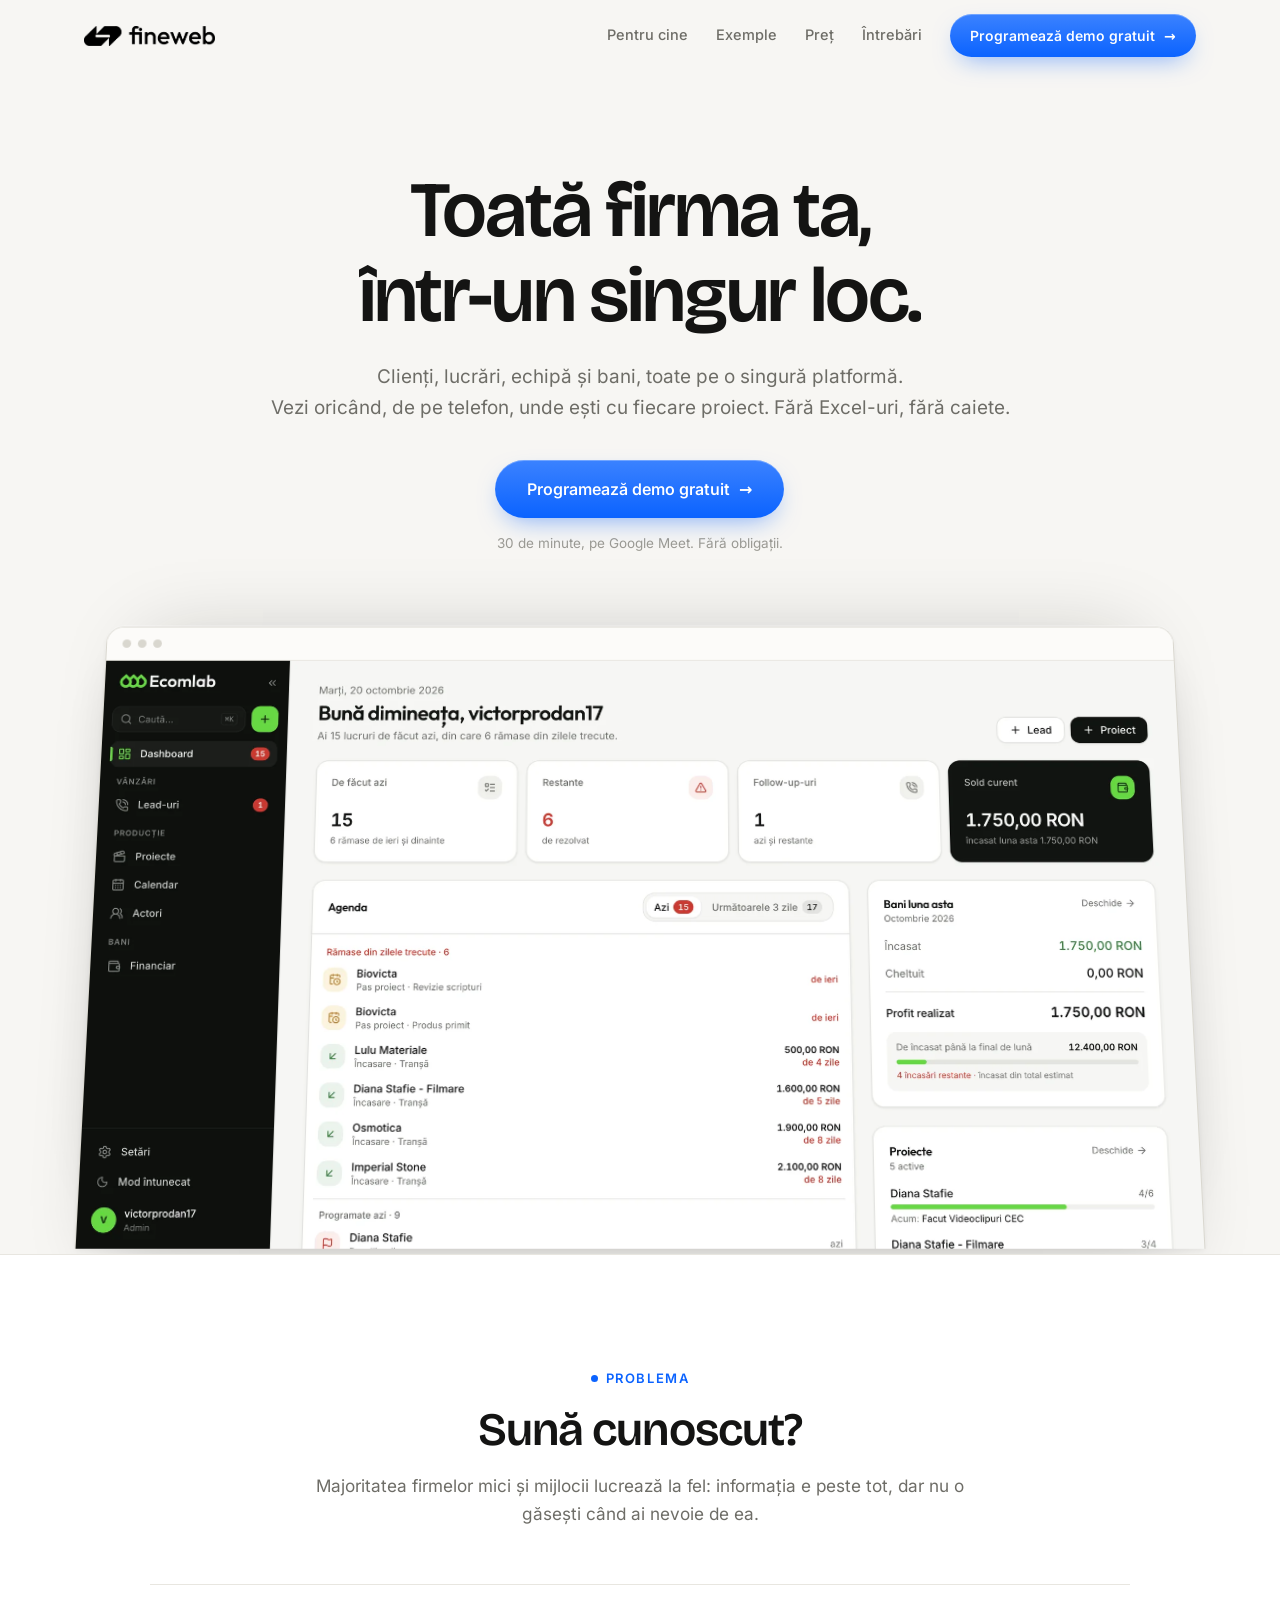
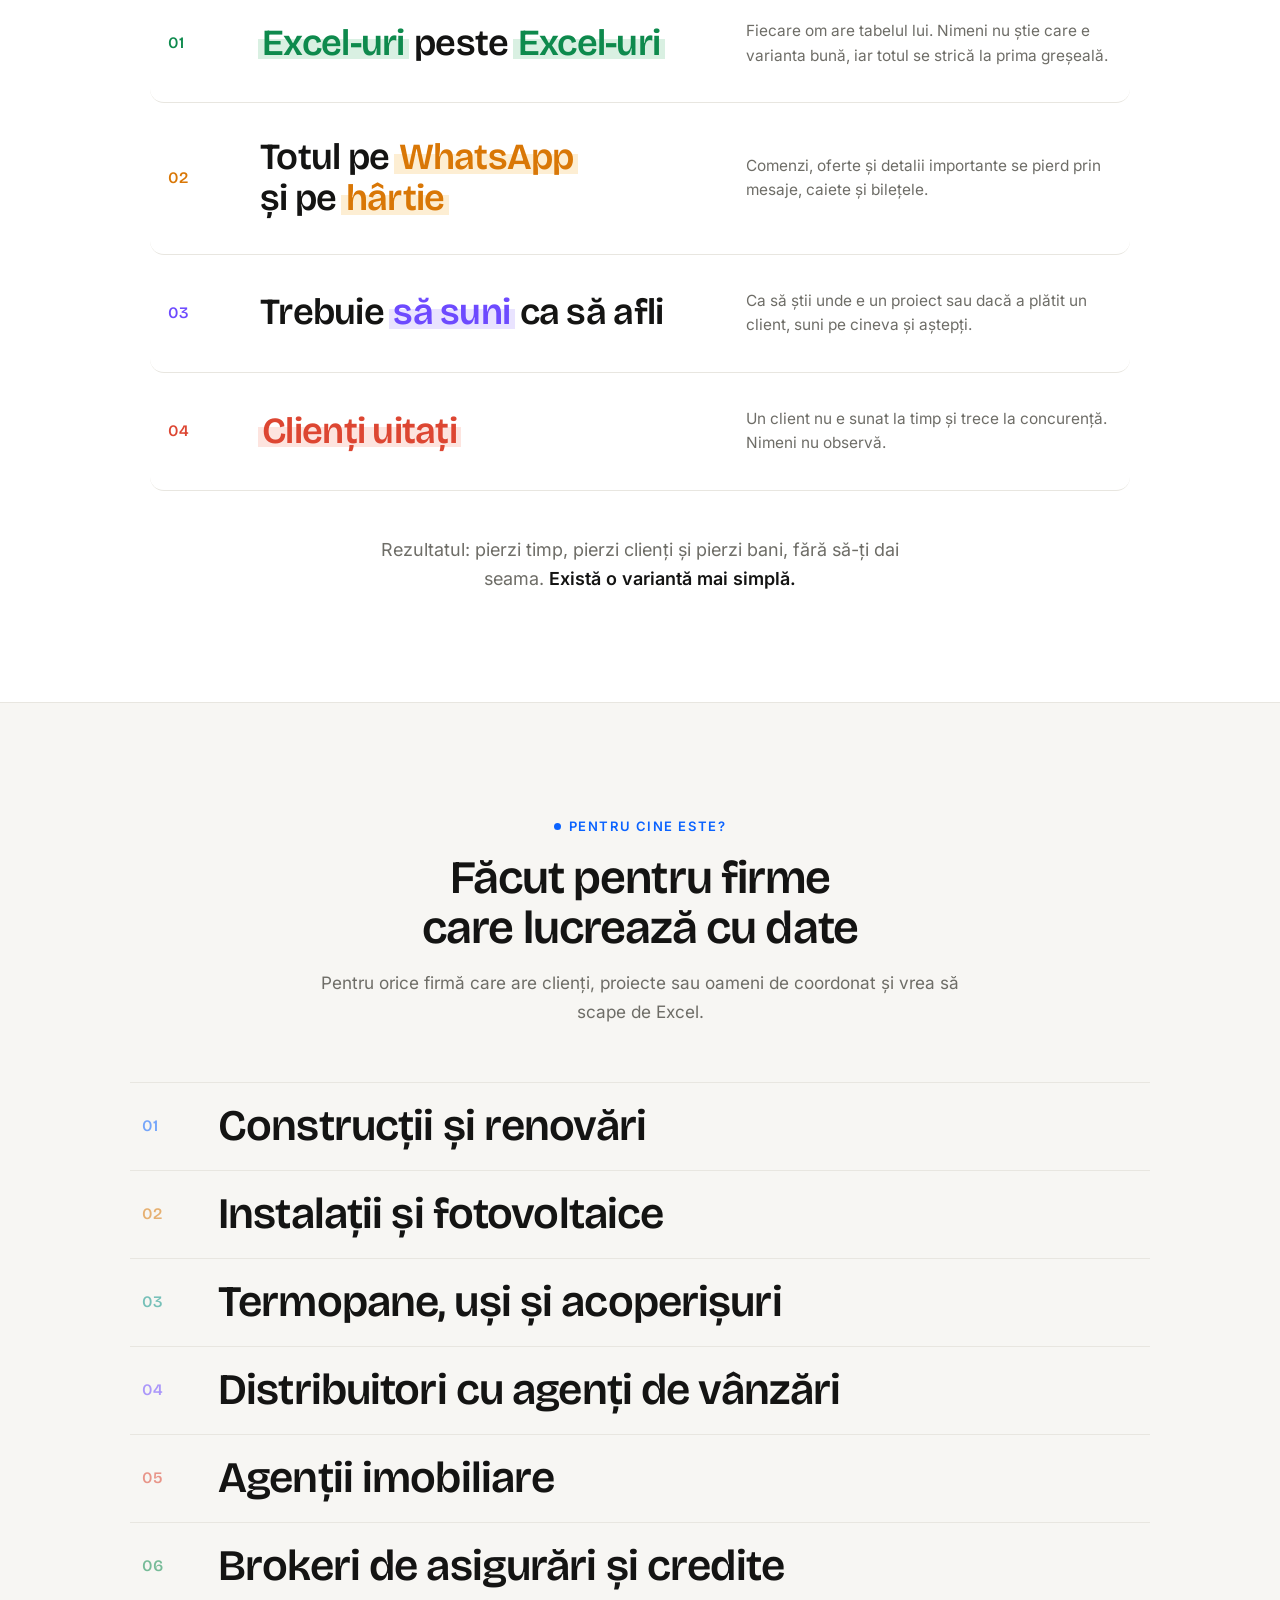
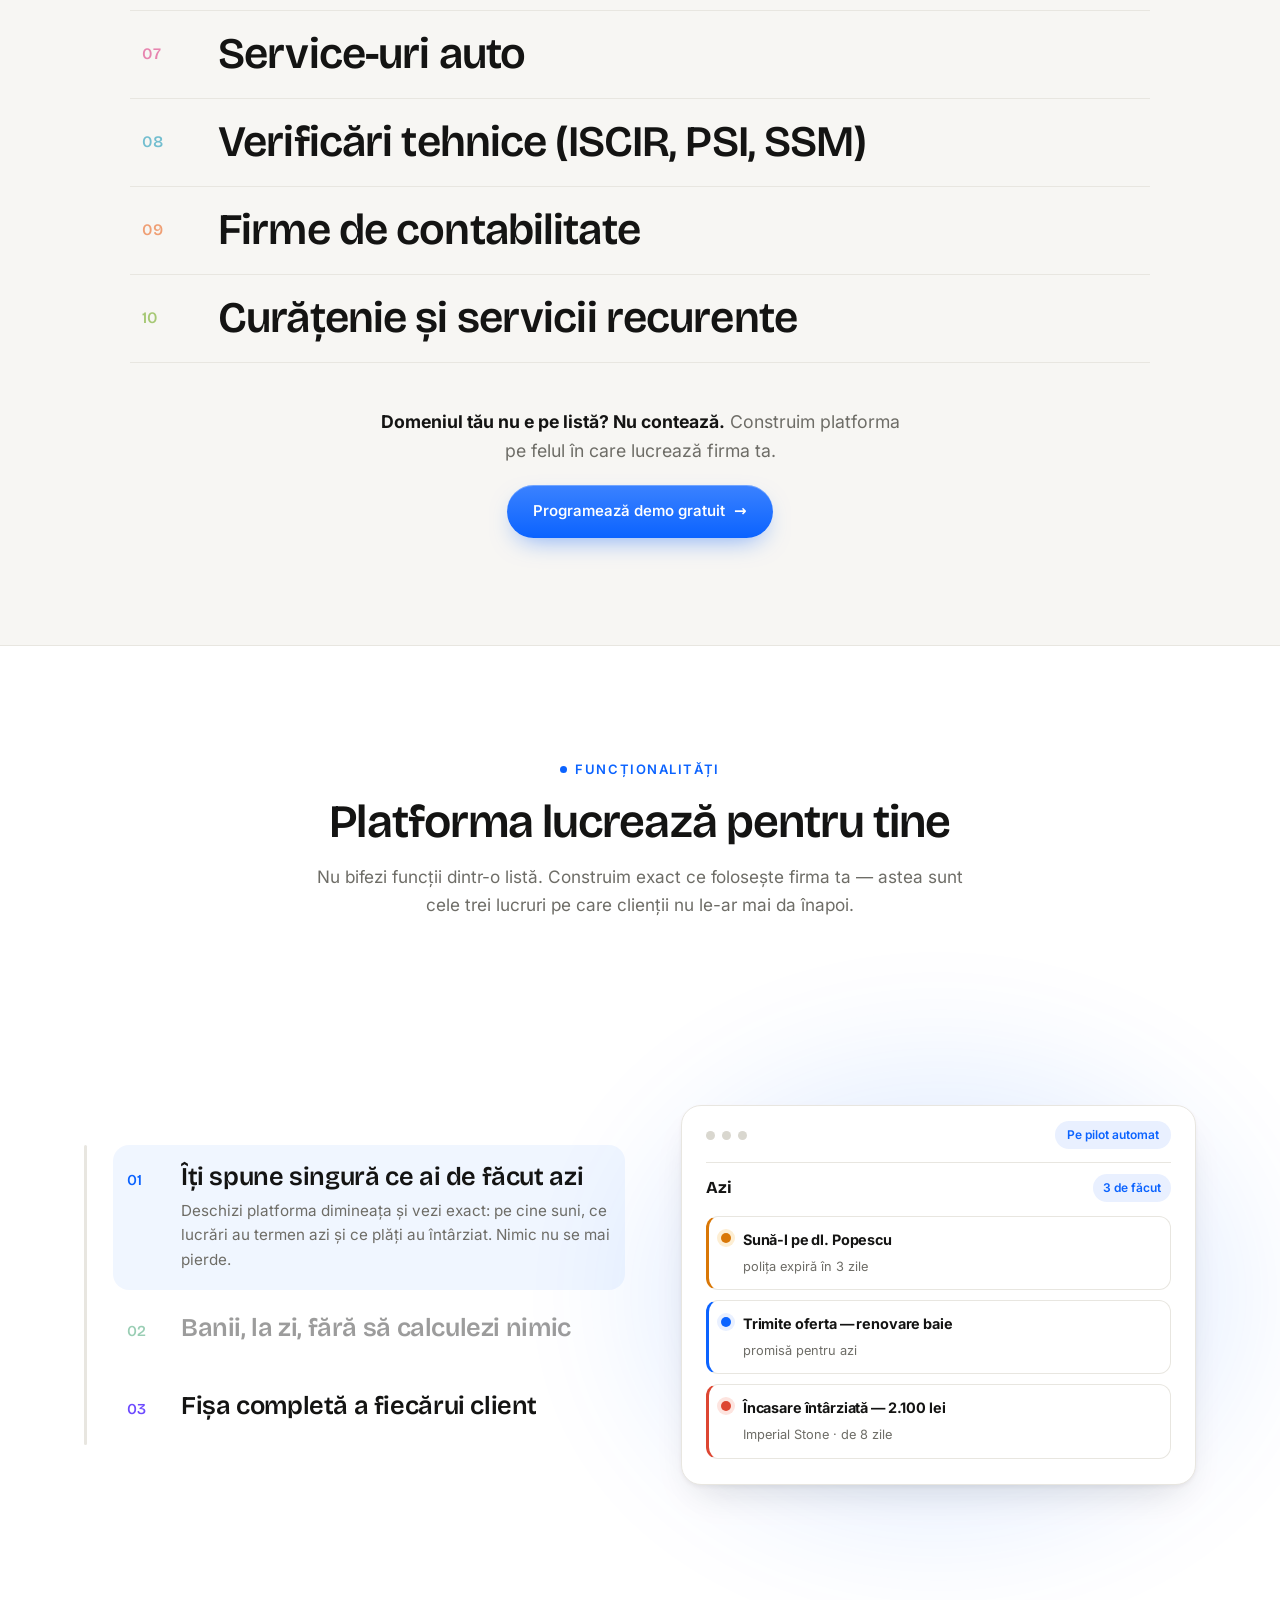
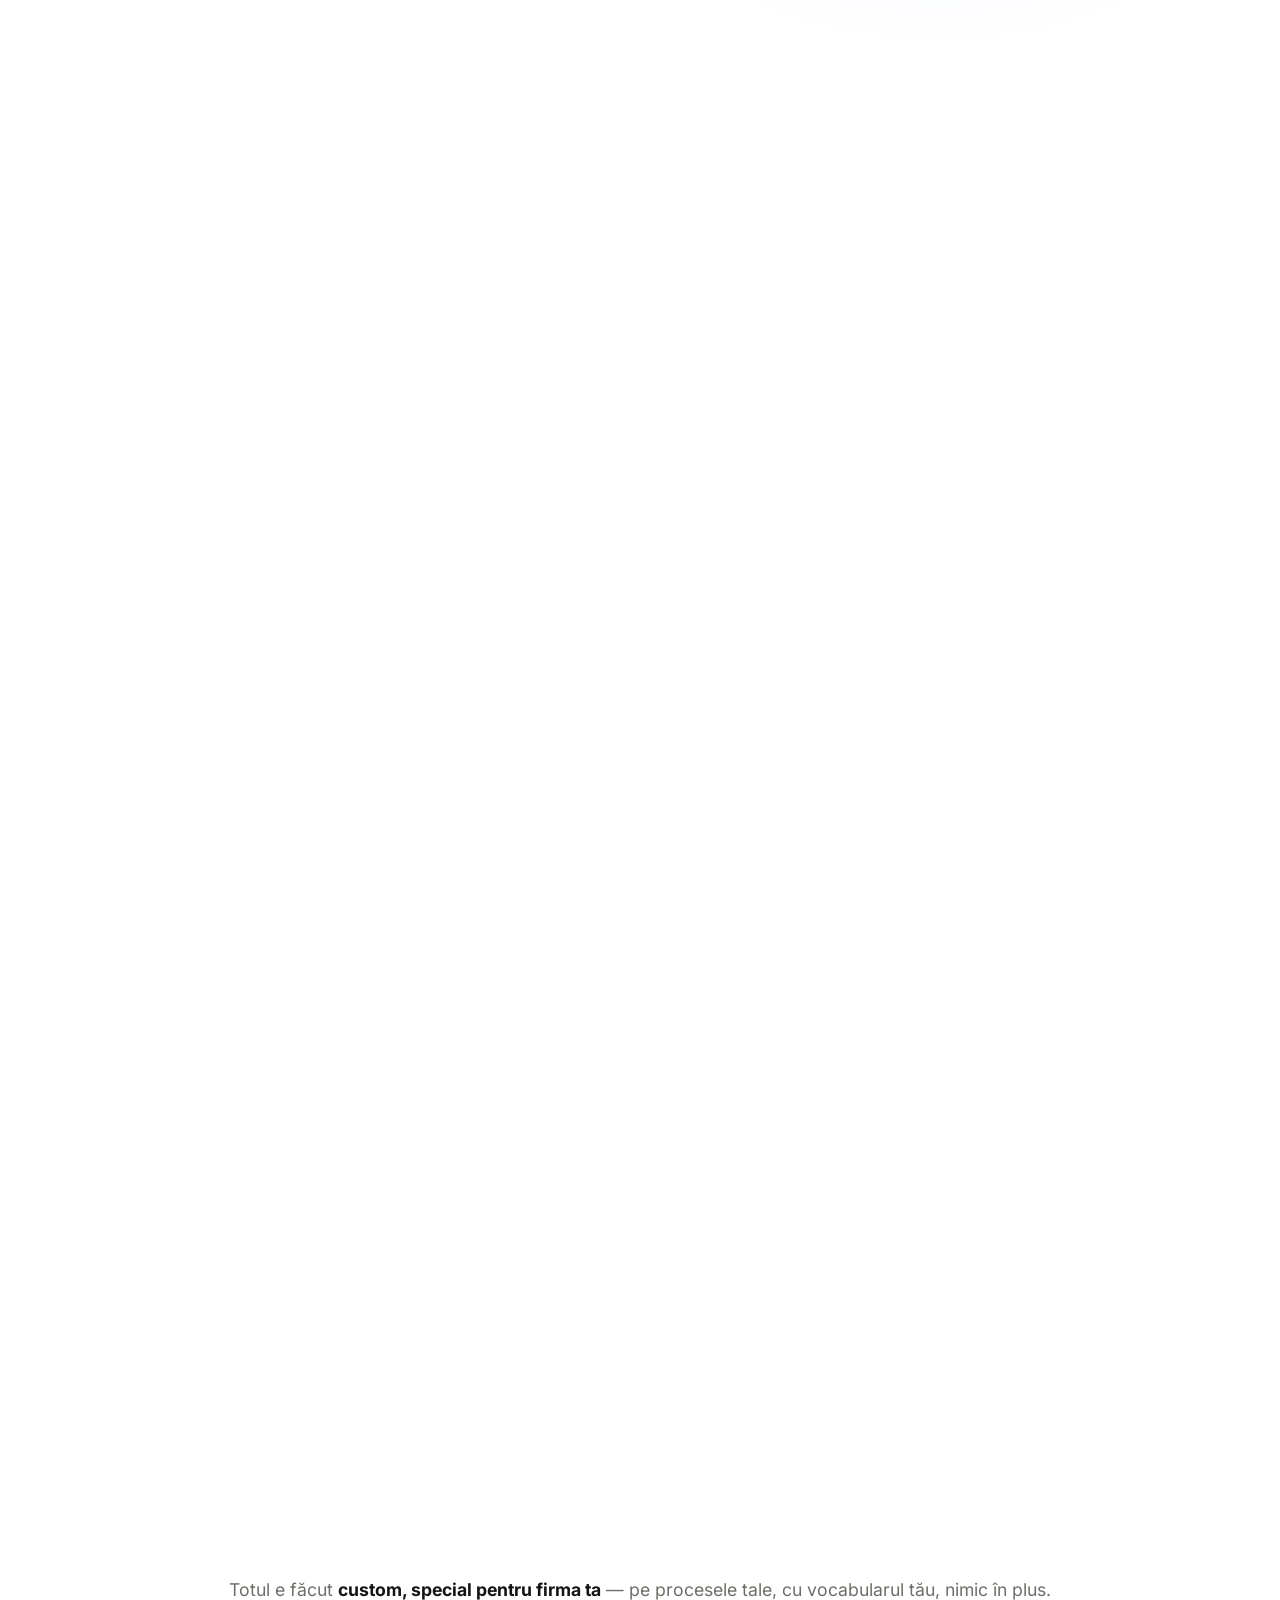
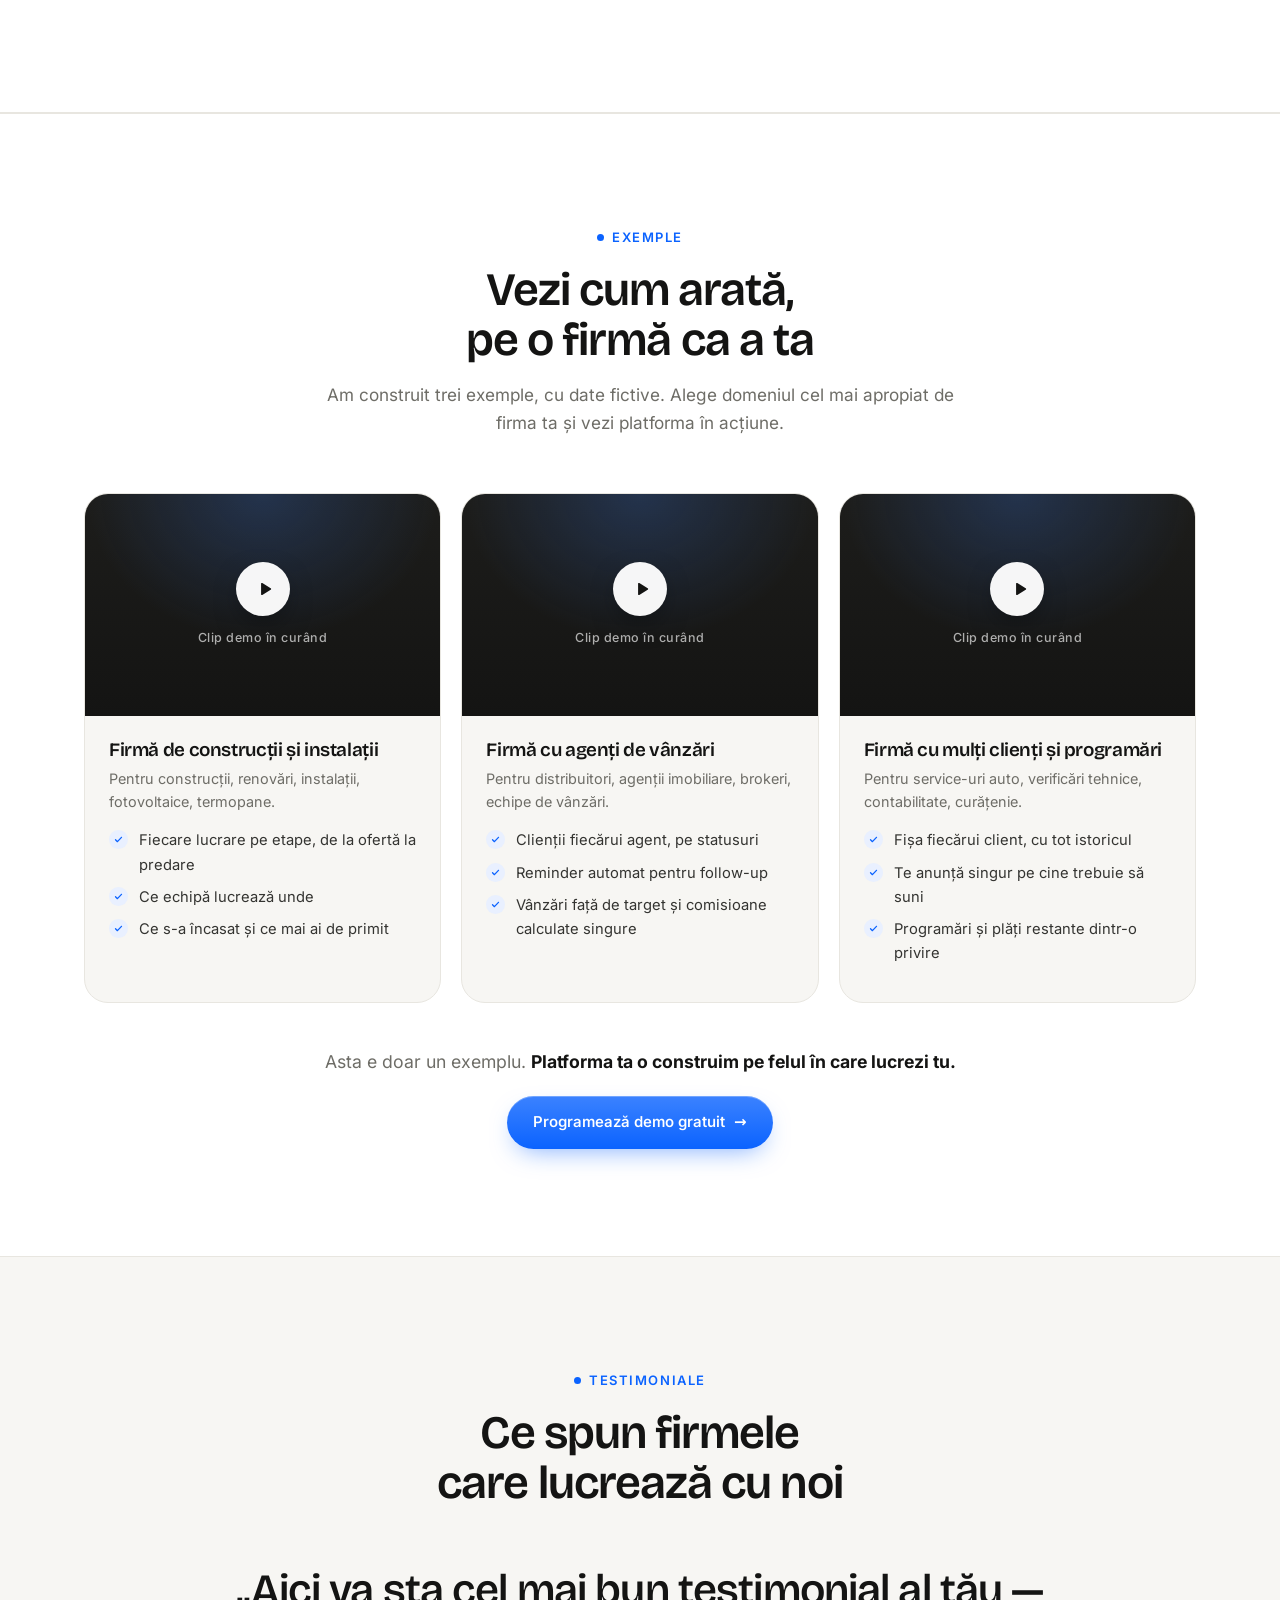
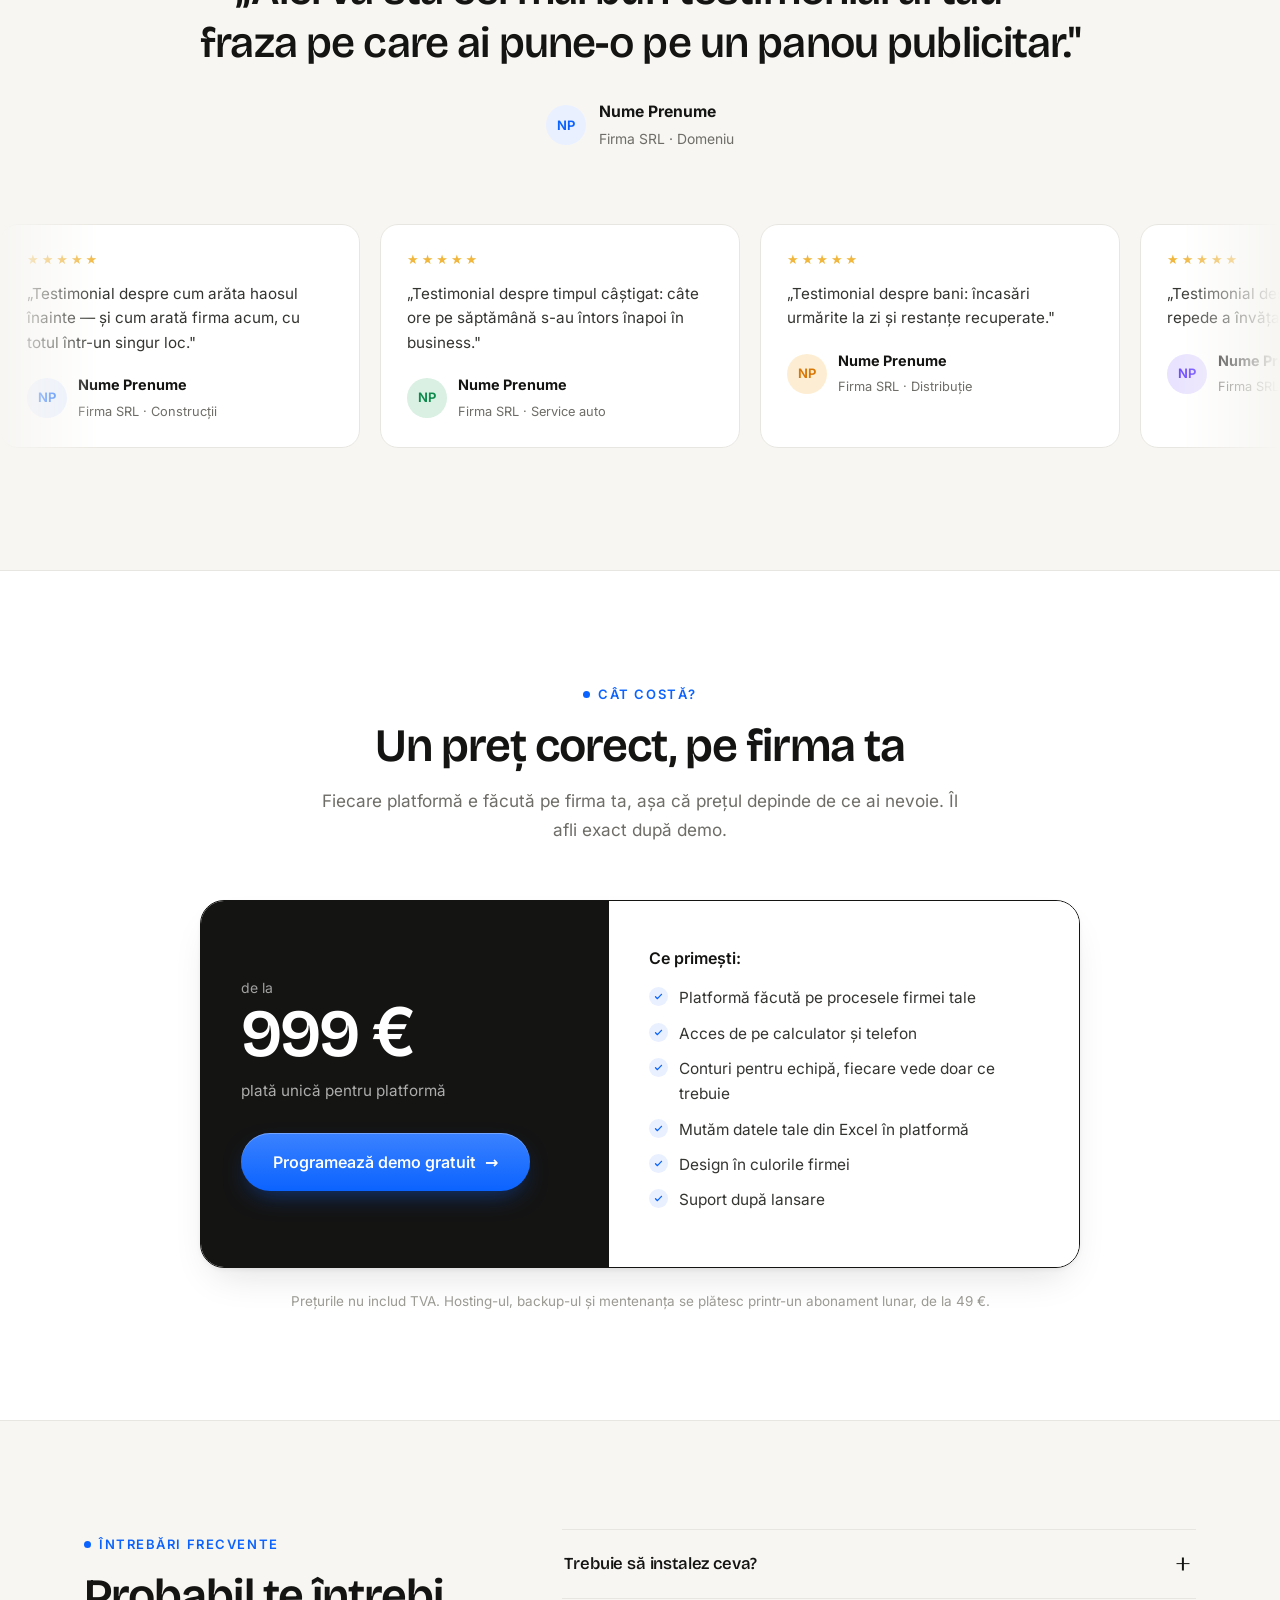
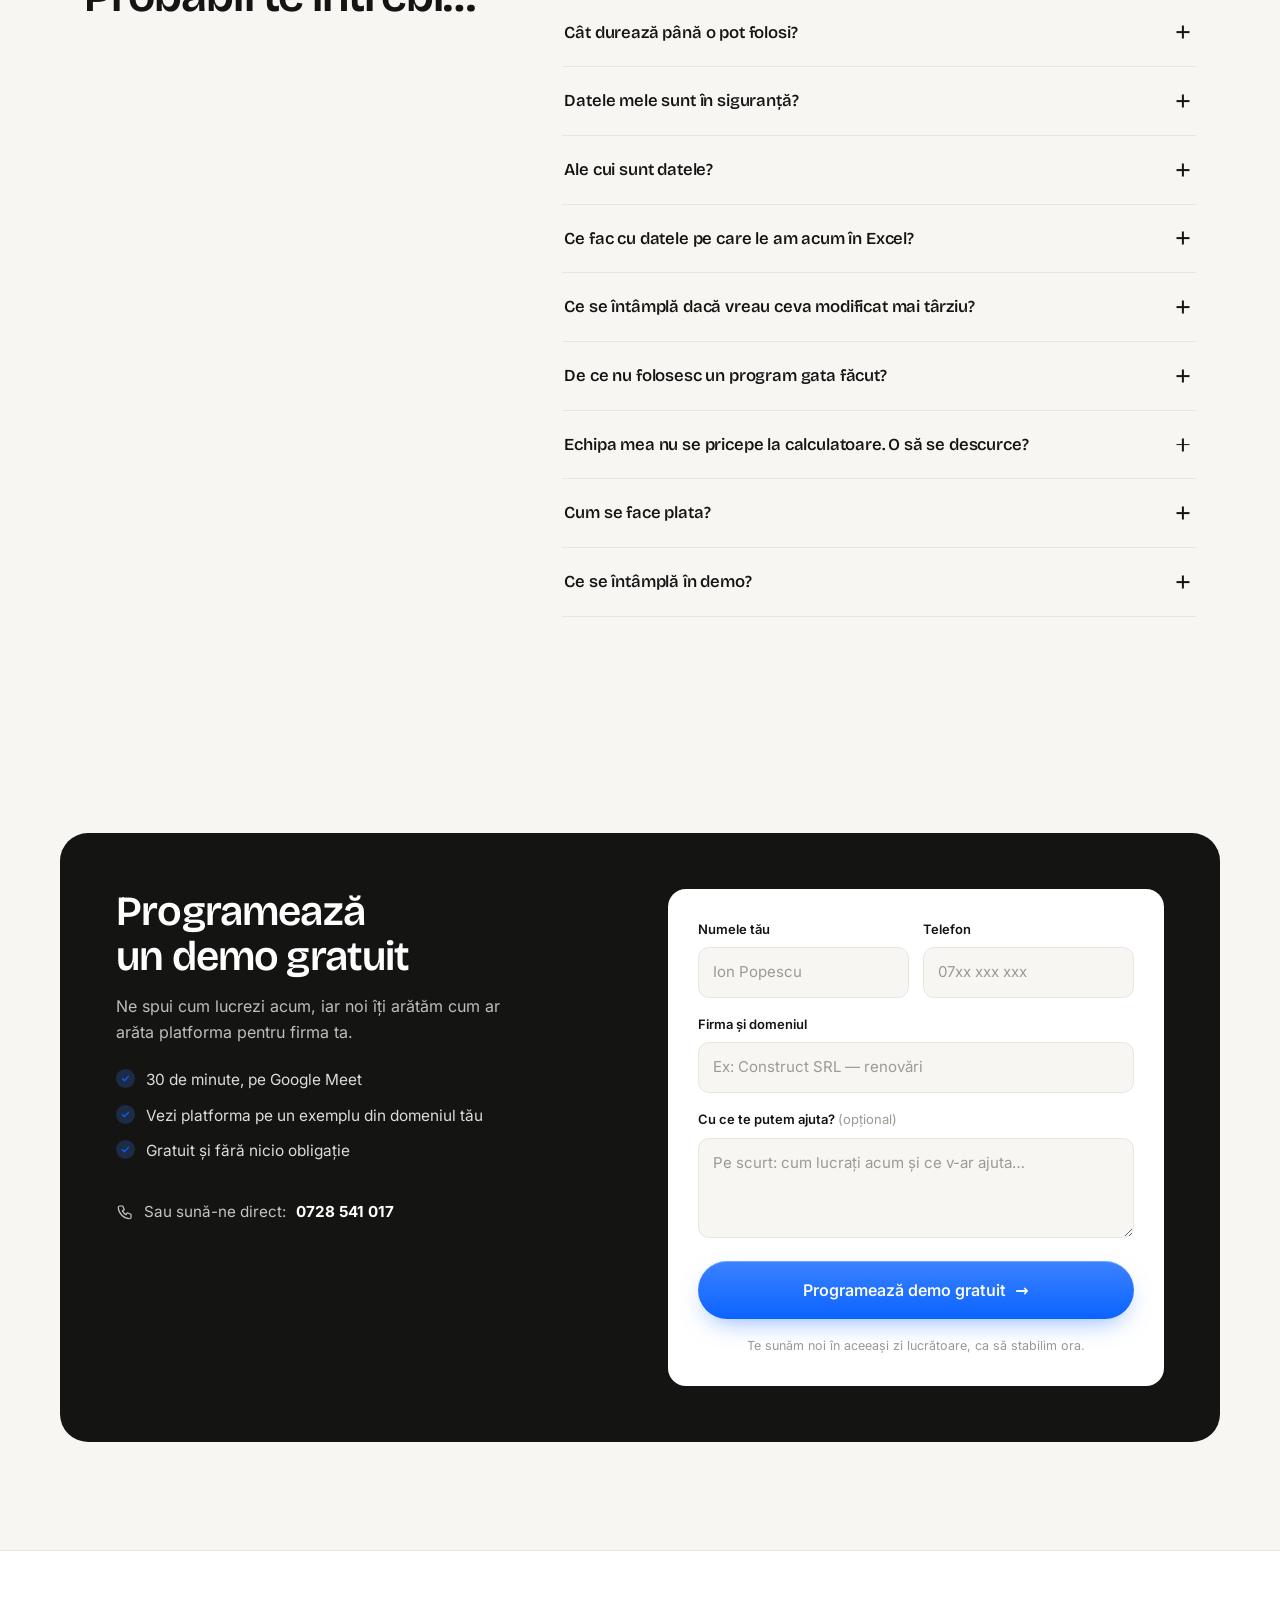
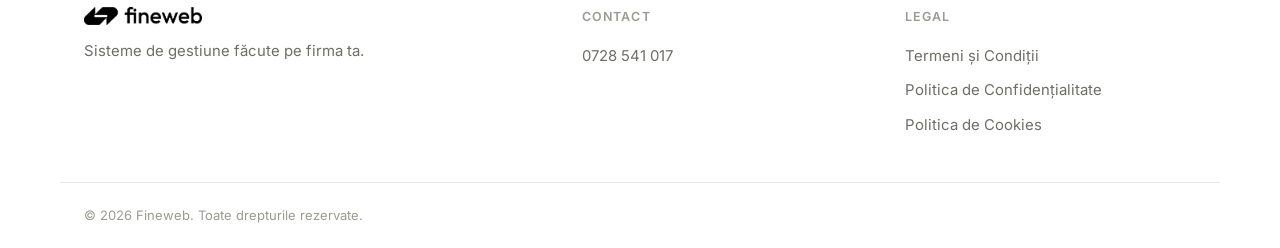
==== index.html @ 790e6199 "Creative testimonials: billboard quote plus infinite card marquee Replace the arrow slider with the " ====
<!doctype html>
<html lang="ro">
<head>
<meta charset="UTF-8">
<meta name="viewport" content="width=device-width, initial-scale=1">
<title>Fineweb — Toată firma ta, într-un singur loc</title>
<meta name="description" content="Sisteme de gestiune făcute pe firma ta: clienți, lucrări, echipă și bani, pe o singură platformă. Fără Excel-uri, fără caiete.">
<link rel="preload" href="assets/fonts/BricolageGrotesque-Variable.woff2" as="font" type="font/woff2" crossorigin>
<link rel="preload" href="assets/fonts/Inter-latin.woff2" as="font" type="font/woff2" crossorigin>
<link rel="stylesheet" href="assets/css/style.css">
<link rel="icon" type="image/png" href="assets/img/favicon.png">
</head>
<body>

<a class="skip-link" href="#main">Sari la conținut</a>

<header class="site-header" id="site-header">
  <div class="container nav-inner">
    <a class="logo" href="#top" aria-label="Fineweb — acasă">
      <img src="assets/img/logo.png" alt="Fineweb" width="131" height="20">
    </a>

    <nav class="main-nav" id="main-nav">
      <a href="#pentru-cine">Pentru cine</a>
      <a href="#demo">Exemple</a>
      <a href="#pret">Preț</a>
      <a href="#faq">Întrebări</a>
      <a class="btn btn-primary btn-sm nav-cta" href="#programeaza">Programează demo gratuit</a>
    </nav>

    <button class="nav-toggle" id="nav-toggle" aria-expanded="false" aria-controls="main-nav" aria-label="Deschide meniul">
      <span></span><span></span>
    </button>
  </div>
</header>

<main id="main">

  <!-- ============ HERO ============ -->
  <section class="hero" id="top">
    <div class="container hero-inner">
      <h1 class="hero-title"><span class="line"><span>Toată firma ta,</span></span><span class="line"><span>într-un singur loc.</span></span></h1>
      <p class="hero-sub hero-in">Clienți, lucrări, echipă și bani, toate pe o singură platformă.<br class="only-desktop">
        Vezi oricând, de pe telefon, unde ești cu fiecare proiect. <span class="nowrap">Fără Excel-uri, fără caiete.</span></p>
      <div class="hero-cta hero-in">
        <a class="btn btn-primary btn-lg" href="#programeaza">Programează demo gratuit</a>
        <span class="hero-note">30 de minute, pe Google Meet. Fără obligații.</span>
      </div>
    </div>

    <div class="container hero-shot">
      <div class="shot-frame" id="shot-frame">
        <div class="shot-bar" aria-hidden="true"><i></i><i></i><i></i></div>
        <img src="assets/img/platforma.webp" alt="Platforma Fineweb — panou de control cu lucrări, încasări și agenda zilei"
             width="2048" height="1105" loading="eager" fetchpriority="high">
      </div>
    </div>
  </section>

  <!-- ============ PROBLEMA ============ -->
  <section class="problema section" id="problema">
    <div class="container">
      <div class="section-head reveal">
        <p class="kicker">Problema</p>
        <h2>Sună cunoscut?</h2>
        <p class="section-sub">Majoritatea firmelor mici și mijlocii lucrează la fel: informația e
          peste tot, dar nu o găsești când ai nevoie de ea.</p>
      </div>

      <div class="problema-list">
        <div class="p-row reveal" style="--pc:#0e8a4d; --pc-soft:#d9f0e2;">
          <span class="p-num">01</span>
          <h3>
            <span class="mark">Excel-uri</span> peste <span class="mark">Excel-uri</span>
          </h3>
          <p>Fiecare om are tabelul lui. Nimeni nu știe care e varianta bună, iar totul se strică la prima greșeală.</p>
        </div>

        <div class="p-row reveal" style="--pc:#d97706; --pc-soft:#fdeed3;">
          <span class="p-num">02</span>
          <h3>
            Totul pe <span class="mark">WhatsApp</span> și pe <span class="mark">hârtie</span>
          </h3>
          <p>Comenzi, oferte și detalii importante se pierd prin mesaje, caiete și bilețele.</p>
        </div>

        <div class="p-row reveal" style="--pc:#6d4aff; --pc-soft:#e9e3ff;">
          <span class="p-num">03</span>
          <h3>
            Trebuie <span class="mark">să suni</span> ca să afli
          </h3>
          <p>Ca să știi unde e un proiect sau dacă a plătit un client, suni pe cineva și aștepți.</p>
        </div>

        <div class="p-row reveal" style="--pc:#dd4632; --pc-soft:#fde4df;">
          <span class="p-num">04</span>
          <h3>
            <span class="mark">Clienți uitați</span>
          </h3>
          <p>Un client nu e sunat la timp și trece la concurență. Nimeni nu observă.</p>
        </div>
      </div>

      <p class="problema-final reveal">Rezultatul: pierzi timp, pierzi clienți și pierzi bani, fără să-ți
        dai seama. <strong>Există o variantă mai simplă.</strong></p>
    </div>
  </section>

  <!-- ============ PENTRU CINE ============ -->
  <section class="nise section" id="pentru-cine">
    <div class="container">
      <div class="section-head reveal">
        <p class="kicker">Pentru cine este?</p>
        <h2>Făcut pentru firme care lucrează cu date</h2>
        <p class="section-sub">Pentru orice firmă care are clienți, proiecte sau oameni de coordonat
          și vrea să scape de Excel.</p>
      </div>

      <div class="nise-big reveal" id="nise-big">
        <button type="button" class="nb-row" style="--pc:#0b63ff; --pc-soft:#e9f0ff;" aria-expanded="false">
          <span class="nb-num">01</span>
          <span class="nb-name">Construcții și renovări</span>
          <span class="nb-arrow" aria-hidden="true">
            <svg width="26" height="26" viewBox="0 0 24 24" fill="none"><path d="M5 12h13M13 6.5l5.5 5.5-5.5 5.5" stroke="currentColor" stroke-width="2" stroke-linecap="round" stroke-linejoin="round"/></svg>
          </span>
          <span class="nb-ico" hidden><svg width="20" height="20" viewBox="0 0 24 24" fill="none"><path d="m3 11 9-7 9 7" stroke="currentColor" stroke-width="1.6" stroke-linecap="round" stroke-linejoin="round"/><path d="M5.5 9.5V20h13V9.5" stroke="currentColor" stroke-width="1.6" stroke-linecap="round"/><path d="M10 20v-5.5h4V20" stroke="currentColor" stroke-width="1.6" stroke-linejoin="round"/></svg></span>
          <span class="nb-desc">Vezi în ce etapă e fiecare lucrare, ce s-a încasat și ce mai ai de primit.</span>
        </button>
        <button type="button" class="nb-row" style="--pc:#d97706; --pc-soft:#fdeed3;" aria-expanded="false">
          <span class="nb-num">02</span>
          <span class="nb-name">Instalații și fotovoltaice</span>
          <span class="nb-arrow" aria-hidden="true">
            <svg width="26" height="26" viewBox="0 0 24 24" fill="none"><path d="M5 12h13M13 6.5l5.5 5.5-5.5 5.5" stroke="currentColor" stroke-width="2" stroke-linecap="round" stroke-linejoin="round"/></svg>
          </span>
          <span class="nb-ico" hidden><svg width="20" height="20" viewBox="0 0 24 24" fill="none"><circle cx="12" cy="12" r="3.6" stroke="currentColor" stroke-width="1.6"/><path d="M12 3v2.4M12 18.6V21M21 12h-2.4M5.4 12H3M18.4 5.6l-1.7 1.7M7.3 16.7l-1.7 1.7M18.4 18.4l-1.7-1.7M7.3 7.3 5.6 5.6" stroke="currentColor" stroke-width="1.6" stroke-linecap="round"/></svg></span>
          <span class="nb-desc">De la ofertă la montaj, fiecare client pe statusul lui, fără să pierzi niciun lead.</span>
        </button>
        <button type="button" class="nb-row" style="--pc:#0d9488; --pc-soft:#d9f2ef;" aria-expanded="false">
          <span class="nb-num">03</span>
          <span class="nb-name">Termopane, uși și acoperișuri</span>
          <span class="nb-arrow" aria-hidden="true">
            <svg width="26" height="26" viewBox="0 0 24 24" fill="none"><path d="M5 12h13M13 6.5l5.5 5.5-5.5 5.5" stroke="currentColor" stroke-width="2" stroke-linecap="round" stroke-linejoin="round"/></svg>
          </span>
          <span class="nb-ico" hidden><svg width="20" height="20" viewBox="0 0 24 24" fill="none"><rect x="4" y="3.5" width="16" height="17" rx="1.5" stroke="currentColor" stroke-width="1.6"/><path d="M12 3.5v17M4 12h16" stroke="currentColor" stroke-width="1.6"/></svg></span>
          <span class="nb-desc">Măsurători, comenzi, montaje și avansuri, toate urmărite într-un singur loc.</span>
        </button>
        <button type="button" class="nb-row" style="--pc:#6d4aff; --pc-soft:#e9e3ff;" aria-expanded="false">
          <span class="nb-num">04</span>
          <span class="nb-name">Distribuitori cu agenți de vânzări</span>
          <span class="nb-arrow" aria-hidden="true">
            <svg width="26" height="26" viewBox="0 0 24 24" fill="none"><path d="M5 12h13M13 6.5l5.5 5.5-5.5 5.5" stroke="currentColor" stroke-width="2" stroke-linecap="round" stroke-linejoin="round"/></svg>
          </span>
          <span class="nb-ico" hidden><svg width="20" height="20" viewBox="0 0 24 24" fill="none"><path d="M4 19.5V13M9.4 19.5V9M14.8 19.5v-8M20 19.5V5.5" stroke="currentColor" stroke-width="1.6" stroke-linecap="round"/><path d="m4.5 9 5-3.6 5 2.1 4.6-3.4" stroke="currentColor" stroke-width="1.6" stroke-linecap="round" stroke-linejoin="round"/></svg></span>
          <span class="nb-desc">Vezi ce face fiecare agent, ce comenzi a adus și cât mai are până la target.</span>
        </button>
        <button type="button" class="nb-row" style="--pc:#dd4632; --pc-soft:#fde4df;" aria-expanded="false">
          <span class="nb-num">05</span>
          <span class="nb-name">Agenții imobiliare</span>
          <span class="nb-arrow" aria-hidden="true">
            <svg width="26" height="26" viewBox="0 0 24 24" fill="none"><path d="M5 12h13M13 6.5l5.5 5.5-5.5 5.5" stroke="currentColor" stroke-width="2" stroke-linecap="round" stroke-linejoin="round"/></svg>
          </span>
          <span class="nb-ico" hidden><svg width="20" height="20" viewBox="0 0 24 24" fill="none"><path d="M3.5 20.5h17M5.5 20.5V5.5a2 2 0 0 1 2-2h5a2 2 0 0 1 2 2v15M14.5 9.5h2.5a1.5 1.5 0 0 1 1.5 1.5v9.5" stroke="currentColor" stroke-width="1.6" stroke-linecap="round" stroke-linejoin="round"/><path d="M8.3 7.5h1.8M8.3 11h1.8M8.3 14.5h1.8" stroke="currentColor" stroke-width="1.6" stroke-linecap="round"/></svg></span>
          <span class="nb-desc">Proprietăți, clienți interesați și vizionări, legate între ele și la zi.</span>
        </button>
        <button type="button" class="nb-row" style="--pc:#0e8a4d; --pc-soft:#d9f0e2;" aria-expanded="false">
          <span class="nb-num">06</span>
          <span class="nb-name">Brokeri de asigurări și credite</span>
          <span class="nb-arrow" aria-hidden="true">
            <svg width="26" height="26" viewBox="0 0 24 24" fill="none"><path d="M5 12h13M13 6.5l5.5 5.5-5.5 5.5" stroke="currentColor" stroke-width="2" stroke-linecap="round" stroke-linejoin="round"/></svg>
          </span>
          <span class="nb-ico" hidden><svg width="20" height="20" viewBox="0 0 24 24" fill="none"><path d="M12 3 4.5 6v5c0 4.6 3.1 8 7.5 10 4.4-2 7.5-5.4 7.5-10V6L12 3Z" stroke="currentColor" stroke-width="1.6" stroke-linejoin="round"/><path d="m9 11.8 2.1 2.1 4-4" stroke="currentColor" stroke-width="1.6" stroke-linecap="round" stroke-linejoin="round"/></svg></span>
          <span class="nb-desc">Te anunță singur când expiră o poliță, ca să nu pierzi reînnoirea.</span>
        </button>
        <button type="button" class="nb-row" style="--pc:#db2777; --pc-soft:#fce7f1;" aria-expanded="false">
          <span class="nb-num">07</span>
          <span class="nb-name">Service-uri auto</span>
          <span class="nb-arrow" aria-hidden="true">
            <svg width="26" height="26" viewBox="0 0 24 24" fill="none"><path d="M5 12h13M13 6.5l5.5 5.5-5.5 5.5" stroke="currentColor" stroke-width="2" stroke-linecap="round" stroke-linejoin="round"/></svg>
          </span>
          <span class="nb-ico" hidden><svg width="20" height="20" viewBox="0 0 24 24" fill="none"><path d="M5 16.5 6.7 9a2 2 0 0 1 2-1.5h6.6a2 2 0 0 1 2 1.5l1.7 7.5" stroke="currentColor" stroke-width="1.6" stroke-linecap="round" stroke-linejoin="round"/><rect x="3.5" y="16.5" width="17" height="3.5" rx="1.2" stroke="currentColor" stroke-width="1.6"/><path d="M6.5 20v1.5M17.5 20v1.5" stroke="currentColor" stroke-width="1.6" stroke-linecap="round"/></svg></span>
          <span class="nb-desc">Istoricul fiecărei mașini, programări și remindere pentru revizie și ITP.</span>
        </button>
        <button type="button" class="nb-row" style="--pc:#0891b2; --pc-soft:#dff4f9;" aria-expanded="false">
          <span class="nb-num">08</span>
          <span class="nb-name">Verificări tehnice (ISCIR, PSI, SSM)</span>
          <span class="nb-arrow" aria-hidden="true">
            <svg width="26" height="26" viewBox="0 0 24 24" fill="none"><path d="M5 12h13M13 6.5l5.5 5.5-5.5 5.5" stroke="currentColor" stroke-width="2" stroke-linecap="round" stroke-linejoin="round"/></svg>
          </span>
          <span class="nb-ico" hidden><svg width="20" height="20" viewBox="0 0 24 24" fill="none"><rect x="5" y="3.5" width="14" height="17" rx="2" stroke="currentColor" stroke-width="1.6"/><path d="M9 3.5V6M15 3.5V6" stroke="currentColor" stroke-width="1.6" stroke-linecap="round"/><path d="m8.8 13 2.1 2.1 4.2-4.2" stroke="currentColor" stroke-width="1.6" stroke-linecap="round" stroke-linejoin="round"/></svg></span>
          <span class="nb-desc">Sute de clienți cu scadențe anuale, iar sistemul îți spune pe cine suni luna asta.</span>
        </button>
        <button type="button" class="nb-row" style="--pc:#ea580c; --pc-soft:#feeadd;" aria-expanded="false">
          <span class="nb-num">09</span>
          <span class="nb-name">Firme de contabilitate</span>
          <span class="nb-arrow" aria-hidden="true">
            <svg width="26" height="26" viewBox="0 0 24 24" fill="none"><path d="M5 12h13M13 6.5l5.5 5.5-5.5 5.5" stroke="currentColor" stroke-width="2" stroke-linecap="round" stroke-linejoin="round"/></svg>
          </span>
          <span class="nb-ico" hidden><svg width="20" height="20" viewBox="0 0 24 24" fill="none"><rect x="4.5" y="3.5" width="15" height="17" rx="2" stroke="currentColor" stroke-width="1.6"/><path d="M8 7.5h8M8 11h8" stroke="currentColor" stroke-width="1.6" stroke-linecap="round"/><path d="M8 15h2.5M8 18h2.5M13.5 15h2.5M13.5 18h2.5" stroke="currentColor" stroke-width="1.6" stroke-linecap="round"/></svg></span>
          <span class="nb-desc">Fiecare client cu termenele lui, documentele lipsă și plățile restante.</span>
        </button>
        <button type="button" class="nb-row" style="--pc:#65a30d; --pc-soft:#eef7dc;" aria-expanded="false">
          <span class="nb-num">10</span>
          <span class="nb-name">Curățenie și servicii recurente</span>
          <span class="nb-arrow" aria-hidden="true">
            <svg width="26" height="26" viewBox="0 0 24 24" fill="none"><path d="M5 12h13M13 6.5l5.5 5.5-5.5 5.5" stroke="currentColor" stroke-width="2" stroke-linecap="round" stroke-linejoin="round"/></svg>
          </span>
          <span class="nb-ico" hidden><svg width="20" height="20" viewBox="0 0 24 24" fill="none"><path d="M8 21s-4.5-5.2-4.5-10A4.5 4.5 0 0 1 8 6.5c2.6 0 4.5 2 4.5 4.5 0 4.8-4.5 10-4.5 10Z" stroke="currentColor" stroke-width="1.6" stroke-linejoin="round"/><circle cx="8" cy="11" r="1.6" stroke="currentColor" stroke-width="1.6"/><path d="M15.5 3.5 17 7l3.5 1.5L17 10l-1.5 3.5L14 10l-3.5-1.5L14 7l1.5-3.5Z" stroke="currentColor" stroke-width="1.5" stroke-linejoin="round"/></svg></span>
          <span class="nb-desc">Contracte, programări și echipe, totul organizat pe zile și pe clienți.</span>
        </button>
      </div>

      <div class="nise-card" id="nise-card" aria-hidden="true">
        <span class="nc-icon" id="nc-icon"></span>
        <p class="nc-desc" id="nc-desc"></p>
      </div>

      <div class="nise-final reveal">
        <p><strong>Domeniul tău nu e pe listă? Nu contează.</strong> Construim platforma pe felul în
          care lucrează firma ta.</p>
        <a class="btn btn-primary" href="#programeaza">Programează demo gratuit</a>
      </div>
    </div>
  </section>


  <!-- ============ FUNCTIONALITATI ============ -->
  <section class="feats section" id="functionalitati">
    <div class="container">
      <div class="section-head reveal">
        <p class="kicker">Funcționalități</p>
        <h2>Platforma lucrează pentru tine</h2>
        <p class="section-sub">Nu bifezi funcții dintr-o listă. Construim exact ce folosește firma ta —
          astea sunt cele trei lucruri pe care clienții nu le-ar mai da înapoi.</p>
      </div>

      <div class="feats-show reveal" id="feats-show" data-step="0">
        <div class="fs-pin">
          <div class="fs-left">
            <div class="fs-progress" aria-hidden="true"><i id="fs-bar"></i></div>
            <div class="fs-items">

              <button type="button" class="fs-item active" data-step="0" style="--fc:#0b63ff; --fc-soft:#e9f0ff;">
                <span class="fs-num">01</span>
                <span class="fs-body">
                  <h3>Îți spune singură ce ai de făcut azi</h3>
                  <p>Deschizi platforma dimineața și vezi exact: pe cine suni, ce lucrări au termen azi
                    și ce plăți au întârziat. Nimic nu se mai pierde.</p>
                </span>
              </button>

              <button type="button" class="fs-item" data-step="1" style="--fc:#0e8a4d; --fc-soft:#d9f0e2;">
                <span class="fs-num">02</span>
                <span class="fs-body">
                  <h3>Banii, la zi, fără să calculezi nimic</h3>
                  <p>Vezi oricând cât ai încasat, cât mai ai de primit și cine întârzie cu plata.
                    Pe lună, pe proiect sau pe client.</p>
                </span>
              </button>

              <button type="button" class="fs-item" data-step="2" style="--fc:#6d4aff; --fc-soft:#e9e3ff;">
                <span class="fs-num">03</span>
                <span class="fs-body">
                  <h3>Fișa completă a fiecărui client</h3>
                  <p>Tot istoricul într-un singur loc: lucrări, documente, discuții și plăți.
                    Oricine din echipă preia un client în două minute.</p>
                </span>
              </button>

            </div>
          </div>

          <div class="fs-right">
            <div class="fs-glow" aria-hidden="true"></div>
            <div class="fs-screen">
              <div class="fs-chrome" aria-hidden="true"><i></i><i></i><i></i><span class="fs-tag" id="fs-tag">Pe pilot automat</span></div>

              <div class="fs-slide active play" data-step="0" data-tag="Pe pilot automat" aria-hidden="false">
                <div class="fp-head">
                  <strong>Azi</strong>
                  <span class="fp-badge">3 de făcut</span>
                </div>
                <div class="fp-notif n1" style="--nc:#d97706; --nc-soft:#fdeed3;">
                  <i></i>
                  <div><strong>Sună-l pe dl. Popescu</strong><span>polița expiră în 3 zile</span></div>
                </div>
                <div class="fp-notif n2" style="--nc:#0b63ff; --nc-soft:#e9f0ff;">
                  <i></i>
                  <div><strong>Trimite oferta — renovare baie</strong><span>promisă pentru azi</span></div>
                </div>
                <div class="fp-notif n3" style="--nc:#dd4632; --nc-soft:#fde4df;">
                  <i></i>
                  <div><strong>Încasare întârziată — 2.100 lei</strong><span>Imperial Stone · de 8 zile</span></div>
                </div>
              </div>

              <div class="fs-slide" data-step="1" data-tag="În timp real" aria-hidden="true">
                <span class="fp-label">De încasat luna asta</span>
                <p class="fp-sum">24.600 lei</p>
                <div class="fp-bar"><i></i></div>
                <div class="fp-row"><span class="fp-dot ok"></span>Încasat<strong>15.700 lei</strong></div>
                <div class="fp-row"><span class="fp-dot bad"></span>Restant<strong>3.200 lei</strong></div>
                <div class="fp-row"><span class="fp-dot wait"></span>Scadente săpt. asta<strong>5.700 lei</strong></div>
              </div>

              <div class="fs-slide" data-step="2" data-tag="Istoric complet" aria-hidden="true">
                <div class="fp-client">
                  <span class="fp-avatar">AM</span>
                  <div><strong>Andrei Marin</strong><span>Renovare completă · Apt. 4 camere</span></div>
                </div>
                <ol class="fp-steps">
                  <li class="done"><i></i>Ofertă acceptată</li>
                  <li class="done"><i></i>Avans încasat</li>
                  <li class="now"><i></i>În lucru — săpt. 3 din 5</li>
                  <li><i></i>Predare și plată finală</li>
                </ol>
              </div>

            </div>
          </div>
        </div>
      </div>

      <p class="feats-final reveal">Totul e făcut <strong>custom, special pentru firma ta</strong> —
        pe procesele tale, cu vocabularul tău, nimic în plus.</p>
    </div>
  </section>

  <!-- ============ DEMO ============ -->
  <section class="demo section" id="demo">
    <div class="container">
      <div class="section-head reveal">
        <p class="kicker">Exemple</p>
        <h2>Vezi cum arată, pe o firmă ca a ta</h2>
        <p class="section-sub">Am construit trei exemple, cu date fictive. Alege domeniul cel mai
          apropiat de firma ta și vezi platforma în acțiune.</p>
      </div>

      <div class="demo-grid">
        <article class="d-card reveal">
          <div class="d-media" data-demo="constructii">
            <span class="d-play" aria-hidden="true">
              <svg width="20" height="20" viewBox="0 0 24 24" fill="none"><path d="M8.5 5.8v12.4a1 1 0 0 0 1.5.9l10-6.2a1 1 0 0 0 0-1.8l-10-6.2a1 1 0 0 0-1.5.9Z" fill="currentColor"/></svg>
            </span>
            <span class="d-soon">Clip demo în curând</span>
          </div>
          <div class="d-body">
            <h3>Firmă de construcții și instalații</h3>
            <p class="d-for">Pentru construcții, renovări, instalații, fotovoltaice, termopane.</p>
            <ul class="checklist">
              <li>Fiecare lucrare pe etape, de la ofertă la predare</li>
              <li>Ce echipă lucrează unde</li>
              <li>Ce s-a încasat și ce mai ai de primit</li>
            </ul>
          </div>
        </article>

        <article class="d-card reveal">
          <div class="d-media" data-demo="vanzari">
            <span class="d-play" aria-hidden="true">
              <svg width="20" height="20" viewBox="0 0 24 24" fill="none"><path d="M8.5 5.8v12.4a1 1 0 0 0 1.5.9l10-6.2a1 1 0 0 0 0-1.8l-10-6.2a1 1 0 0 0-1.5.9Z" fill="currentColor"/></svg>
            </span>
            <span class="d-soon">Clip demo în curând</span>
          </div>
          <div class="d-body">
            <h3>Firmă cu agenți de vânzări</h3>
            <p class="d-for">Pentru distribuitori, agenții imobiliare, brokeri, echipe de vânzări.</p>
            <ul class="checklist">
              <li>Clienții fiecărui agent, pe statusuri</li>
              <li>Reminder automat pentru follow-up</li>
              <li>Vânzări față de target și comisioane calculate singure</li>
            </ul>
          </div>
        </article>

        <article class="d-card reveal">
          <div class="d-media" data-demo="servicii">
            <span class="d-play" aria-hidden="true">
              <svg width="20" height="20" viewBox="0 0 24 24" fill="none"><path d="M8.5 5.8v12.4a1 1 0 0 0 1.5.9l10-6.2a1 1 0 0 0 0-1.8l-10-6.2a1 1 0 0 0-1.5.9Z" fill="currentColor"/></svg>
            </span>
            <span class="d-soon">Clip demo în curând</span>
          </div>
          <div class="d-body">
            <h3>Firmă cu mulți clienți și programări</h3>
            <p class="d-for">Pentru service-uri auto, verificări tehnice, contabilitate, curățenie.</p>
            <ul class="checklist">
              <li>Fișa fiecărui client, cu tot istoricul</li>
              <li>Te anunță singur pe cine trebuie să suni</li>
              <li>Programări și plăți restante dintr-o privire</li>
            </ul>
          </div>
        </article>
      </div>

      <div class="demo-final reveal">
        <p>Asta e doar un exemplu. <strong>Platforma ta o construim pe felul în care lucrezi tu.</strong></p>
        <a class="btn btn-primary" href="#programeaza">Programează demo gratuit</a>
      </div>
    </div>
  </section>

  <!-- ============ TESTIMONIALE ============ -->
  <section class="testimoniale section" id="testimoniale">
    <div class="container">
      <div class="section-head reveal">
        <p class="kicker">Testimoniale</p>
        <h2>Ce spun firmele care lucrează cu noi</h2>
      </div>

      <figure class="tq reveal">
        <blockquote>„Aici va sta cel mai bun testimonial al tău —
          fraza pe care ai <span class="nowrap">pune-o</span> pe un panou publicitar."</blockquote>
        <figcaption>
          <span class="tm-avatar tq-avatar" style="--tc:#0b63ff; --tc-soft:#e9f0ff;">NP</span>
          <div><strong>Nume Prenume</strong><span>Firma SRL · Domeniu</span></div>
        </figcaption>
      </figure>

      <div class="t-marquee reveal" aria-label="Păreri de la clienți">
        <div class="tm-track">
          <figure class="tm-card">
            <div class="t-stars" aria-label="5 din 5 stele">★★★★★</div>
            <blockquote>„Testimonial despre cum arăta haosul înainte — și cum arată firma acum, cu totul într-un singur loc."</blockquote>
            <figcaption>
              <span class="tm-avatar" style="--tc:#0b63ff; --tc-soft:#e9f0ff;">NP</span>
              <div><strong>Nume Prenume</strong><span>Firma SRL · Construcții</span></div>
            </figcaption>
          </figure>
          <figure class="tm-card">
            <div class="t-stars" aria-label="5 din 5 stele">★★★★★</div>
            <blockquote>„Testimonial despre timpul câștigat: câte ore pe săptămână s-au întors înapoi în business."</blockquote>
            <figcaption>
              <span class="tm-avatar" style="--tc:#0e8a4d; --tc-soft:#d9f0e2;">NP</span>
              <div><strong>Nume Prenume</strong><span>Firma SRL · Service auto</span></div>
            </figcaption>
          </figure>
          <figure class="tm-card">
            <div class="t-stars" aria-label="5 din 5 stele">★★★★★</div>
            <blockquote>„Testimonial despre bani: încasări urmărite la zi și restanțe recuperate."</blockquote>
            <figcaption>
              <span class="tm-avatar" style="--tc:#d97706; --tc-soft:#fdeed3;">NP</span>
              <div><strong>Nume Prenume</strong><span>Firma SRL · Distribuție</span></div>
            </figcaption>
          </figure>
          <figure class="tm-card">
            <div class="t-stars" aria-label="5 din 5 stele">★★★★★</div>
            <blockquote>„Testimonial despre echipă — cât de repede a învățat platforma toată lumea."</blockquote>
            <figcaption>
              <span class="tm-avatar" style="--tc:#6d4aff; --tc-soft:#e9e3ff;">NP</span>
              <div><strong>Nume Prenume</strong><span>Firma SRL · Imobiliare</span></div>
            </figcaption>
          </figure>
          <figure class="tm-card">
            <div class="t-stars" aria-label="5 din 5 stele">★★★★★</div>
            <blockquote>„Testimonial despre clienții care nu se mai pierd pe drum între ofertă și contract."</blockquote>
            <figcaption>
              <span class="tm-avatar" style="--tc:#db2777; --tc-soft:#fce7f1;">NP</span>
              <div><strong>Nume Prenume</strong><span>Firma SRL · Asigurări</span></div>
            </figcaption>
          </figure>
          <figure class="tm-card">
            <div class="t-stars" aria-label="5 din 5 stele">★★★★★</div>
            <blockquote>„Testimonial despre suport și despre modificările făcute exact când a fost nevoie."</blockquote>
            <figcaption>
              <span class="tm-avatar" style="--tc:#0891b2; --tc-soft:#dff4f9;">NP</span>
              <div><strong>Nume Prenume</strong><span>Firma SRL · Contabilitate</span></div>
            </figcaption>
          </figure>
          <figure class="tm-card" aria-hidden="true">
            <div class="t-stars" aria-label="5 din 5 stele">★★★★★</div>
            <blockquote>„Testimonial despre cum arăta haosul înainte — și cum arată firma acum, cu totul într-un singur loc."</blockquote>
            <figcaption>
              <span class="tm-avatar" style="--tc:#0b63ff; --tc-soft:#e9f0ff;">NP</span>
              <div><strong>Nume Prenume</strong><span>Firma SRL · Construcții</span></div>
            </figcaption>
          </figure>
          <figure class="tm-card" aria-hidden="true">
            <div class="t-stars" aria-label="5 din 5 stele">★★★★★</div>
            <blockquote>„Testimonial despre timpul câștigat: câte ore pe săptămână s-au întors înapoi în business."</blockquote>
            <figcaption>
              <span class="tm-avatar" style="--tc:#0e8a4d; --tc-soft:#d9f0e2;">NP</span>
              <div><strong>Nume Prenume</strong><span>Firma SRL · Service auto</span></div>
            </figcaption>
          </figure>
          <figure class="tm-card" aria-hidden="true">
            <div class="t-stars" aria-label="5 din 5 stele">★★★★★</div>
            <blockquote>„Testimonial despre bani: încasări urmărite la zi și restanțe recuperate."</blockquote>
            <figcaption>
              <span class="tm-avatar" style="--tc:#d97706; --tc-soft:#fdeed3;">NP</span>
              <div><strong>Nume Prenume</strong><span>Firma SRL · Distribuție</span></div>
            </figcaption>
          </figure>
          <figure class="tm-card" aria-hidden="true">
            <div class="t-stars" aria-label="5 din 5 stele">★★★★★</div>
            <blockquote>„Testimonial despre echipă — cât de repede a învățat platforma toată lumea."</blockquote>
            <figcaption>
              <span class="tm-avatar" style="--tc:#6d4aff; --tc-soft:#e9e3ff;">NP</span>
              <div><strong>Nume Prenume</strong><span>Firma SRL · Imobiliare</span></div>
            </figcaption>
          </figure>
          <figure class="tm-card" aria-hidden="true">
            <div class="t-stars" aria-label="5 din 5 stele">★★★★★</div>
            <blockquote>„Testimonial despre clienții care nu se mai pierd pe drum între ofertă și contract."</blockquote>
            <figcaption>
              <span class="tm-avatar" style="--tc:#db2777; --tc-soft:#fce7f1;">NP</span>
              <div><strong>Nume Prenume</strong><span>Firma SRL · Asigurări</span></div>
            </figcaption>
          </figure>
          <figure class="tm-card" aria-hidden="true">
            <div class="t-stars" aria-label="5 din 5 stele">★★★★★</div>
            <blockquote>„Testimonial despre suport și despre modificările făcute exact când a fost nevoie."</blockquote>
            <figcaption>
              <span class="tm-avatar" style="--tc:#0891b2; --tc-soft:#dff4f9;">NP</span>
              <div><strong>Nume Prenume</strong><span>Firma SRL · Contabilitate</span></div>
            </figcaption>
          </figure>
        </div>
      </div>
    </div>
  </section>

  <!-- ============ PRET ============ -->
  <section class="pret section" id="pret">
    <div class="container">
      <div class="section-head reveal">
        <p class="kicker">Cât costă?</p>
        <h2>Un preț corect, pe firma ta</h2>
        <p class="section-sub">Fiecare platformă e făcută pe firma ta, așa că prețul depinde de ce ai
          nevoie. Îl afli exact după demo.</p>
      </div>

      <div class="pret-card reveal">
        <div class="pret-left">
          <p class="pret-din">de la</p>
          <p class="pret-suma" id="pret-suma" data-target="999">999&nbsp;€</p>
          <p class="pret-tip">plată unică pentru platformă</p>
          <a class="btn btn-primary btn-lg" href="#programeaza">Programează demo gratuit</a>
        </div>
        <div class="pret-right">
          <p class="pret-ce">Ce primești:</p>
          <ul class="checklist">
            <li>Platformă făcută pe procesele firmei tale</li>
            <li>Acces de pe calculator și telefon</li>
            <li>Conturi pentru echipă, fiecare vede doar ce trebuie</li>
            <li>Mutăm datele tale din Excel în platformă</li>
            <li>Design în culorile firmei</li>
            <li>Suport după lansare</li>
          </ul>
        </div>
      </div>
      <p class="pret-nota reveal">Prețurile nu includ TVA. Hosting-ul, backup-ul și mentenanța se
        plătesc printr-un abonament lunar, de la 49&nbsp;€.</p>
    </div>
  </section>

  <!-- ============ FAQ ============ -->
  <section class="faq section" id="faq">
    <div class="container faq-wrap">
      <div class="section-head reveal">
        <p class="kicker">Întrebări frecvente</p>
        <h2>Probabil te întrebi…</h2>
      </div>

      <div class="faq-list reveal">
        <details>
          <summary>Trebuie să instalez ceva?<span class="faq-plus" aria-hidden="true"></span></summary>
          <p>Nu. Platforma merge din browser, pe calculator, tabletă sau telefon. Intri cu adresa de
            email și parola, ca pe orice site.</p>
        </details>
        <details>
          <summary>Cât durează până o pot folosi?<span class="faq-plus" aria-hidden="true"></span></summary>
          <p>Între 2 și 7 săptămâni, în funcție de cât de complexă e. În acest timp îți arătăm
            progresul în fiecare săptămână.</p>
        </details>
        <details>
          <summary>Datele mele sunt în siguranță?<span class="faq-plus" aria-hidden="true"></span></summary>
          <p>Da. Datele sunt găzduite pe servere din Uniunea Europeană, cu backup zilnic. Fiecare om
            din echipă vede doar ce are voie să vadă.</p>
        </details>
        <details>
          <summary>Ale cui sunt datele?<span class="faq-plus" aria-hidden="true"></span></summary>
          <p>Ale tale. Oricând ceri, primești un export complet al lor.</p>
        </details>
        <details>
          <summary>Ce fac cu datele pe care le am acum în Excel?<span class="faq-plus" aria-hidden="true"></span></summary>
          <p>Le mutăm noi în platformă, ca să nu o iei de la zero.</p>
        </details>
        <details>
          <summary>Ce se întâmplă dacă vreau ceva modificat mai târziu?<span class="faq-plus" aria-hidden="true"></span></summary>
          <p>Abonamentul lunar include în fiecare lună câteva ore de mici modificări. Pentru lucruri
            mai mari îți facem o estimare separată, înainte să începem.</p>
        </details>
        <details>
          <summary>De ce nu folosesc un program gata făcut?<span class="faq-plus" aria-hidden="true"></span></summary>
          <p>Programele gata făcute te obligă să lucrezi cum vor ele. Platforma noastră e construită
            pe felul în care lucrezi deja tu, așa că echipa o învață repede.</p>
        </details>
        <details>
          <summary>Echipa mea nu se pricepe la calculatoare. O să se descurce?<span class="faq-plus" aria-hidden="true"></span></summary>
          <p>Da. Facem platforma cât mai simplă, cu doar ce folosiți voi, și vă arătăm cum merge la
            lansare.</p>
        </details>
        <details>
          <summary>Cum se face plata?<span class="faq-plus" aria-hidden="true"></span></summary>
          <p>50% la început și 50% la lansare. Abonamentul lunar începe din luna în care platforma
            intră în folosință.</p>
        </details>
        <details>
          <summary>Ce se întâmplă în demo?<span class="faq-plus" aria-hidden="true"></span></summary>
          <p>O discuție de 30 de minute pe Google Meet. Ne spui cum lucrezi acum, iar noi îți arătăm
            cum ar arăta platforma pentru firma ta. Este gratuit și nu te obligă la nimic.</p>
        </details>
      </div>
    </div>
  </section>

  <!-- ============ PROGRAMEAZA ============ -->
  <section class="programeaza section" id="programeaza">
    <div class="container prog-card reveal">
      <div class="prog-left">
        <h2>Programează un demo gratuit</h2>
        <p>Ne spui cum lucrezi acum, iar noi îți arătăm cum ar arăta platforma pentru firma ta.</p>
        <ul class="checklist">
          <li>30 de minute, pe Google Meet</li>
          <li>Vezi platforma pe un exemplu din domeniul tău</li>
          <li>Gratuit și fără nicio obligație</li>
        </ul>
        <a class="prog-tel" href="tel:+40728541017">
          <svg width="18" height="18" viewBox="0 0 24 24" fill="none"><path d="M5 4h4l2 5-2.5 1.5a11 11 0 0 0 5 5L15 13l5 2v4a2 2 0 0 1-2 2A16 16 0 0 1 3 6a2 2 0 0 1 2-2Z" stroke="currentColor" stroke-width="1.6" stroke-linejoin="round"/></svg>
          Sau sună-ne direct: <strong>0728 541 017</strong>
        </a>
      </div>

      <form class="prog-form" id="demo-form" novalidate>
        <div class="form-row">
          <div class="form-field">
            <label for="f-name">Numele tău</label>
            <input id="f-name" name="name" type="text" autocomplete="name" placeholder="Ion Popescu" required>
          </div>
          <div class="form-field">
            <label for="f-phone">Telefon</label>
            <input id="f-phone" name="phone" type="tel" autocomplete="tel" placeholder="07xx xxx xxx" required>
          </div>
        </div>
        <div class="form-field">
          <label for="f-firm">Firma și domeniul</label>
          <input id="f-firm" name="firm" type="text" autocomplete="organization" placeholder="Ex: Construct SRL — renovări">
        </div>
        <div class="form-field">
          <label for="f-msg">Cu ce te putem ajuta? <em>(opțional)</em></label>
          <textarea id="f-msg" name="message" rows="3" placeholder="Pe scurt: cum lucrați acum și ce v-ar ajuta…"></textarea>
        </div>
        <button type="submit" class="btn btn-primary btn-lg btn-block" id="form-submit">Programează demo gratuit</button>
        <p class="form-status" id="form-status" role="status" aria-live="polite" hidden></p>
        <p class="form-note">Te sunăm noi în aceeași zi lucrătoare, ca să stabilim ora.</p>
      </form>
    </div>
  </section>

</main>

<footer class="site-footer">
  <div class="container footer-inner">
    <div class="footer-brand">
      <a class="logo" href="#top" aria-label="Fineweb — acasă">
        <img src="assets/img/logo.png" alt="Fineweb" width="118" height="18">
      </a>
      <p>Sisteme de gestiune făcute pe firma ta.</p>
    </div>
    <div class="footer-col">
      <h4>Contact</h4>
      <a href="tel:+40728541017">0728 541 017</a>
    </div>
    <nav class="footer-col" aria-label="Legal">
      <h4>Legal</h4>
      <a href="termeni-si-conditii.html">Termeni și Condiții</a>
      <a href="politica-de-confidentialitate.html">Politica de Confidențialitate</a>
      <a href="politica-cookies.html">Politica de Cookies</a>
    </nav>
  </div>
  <div class="container footer-bottom">
    <p>© 2026 Fineweb. Toate drepturile rezervate.</p>
  </div>
</footer>

<script src="assets/js/main.js"></script>
</body>
</html>
---- assets/css/style.css ----
/* ============ Fonts ============ */
@font-face {
  font-family: 'Bricolage Grotesque';
  src: url('../fonts/BricolageGrotesque-Variable.woff2') format('woff2-variations'),
       url('../fonts/BricolageGrotesque-Variable.woff2') format('woff2');
  font-weight: 200 800;
  font-stretch: 75% 100%;
  font-style: normal;
  font-display: swap;
}
@font-face {
  font-family: 'Inter';
  src: url('../fonts/Inter-latin.woff2') format('woff2-variations'),
       url('../fonts/Inter-latin.woff2') format('woff2');
  font-weight: 100 900;
  font-style: normal;
  font-display: swap;
  unicode-range: U+0000-00FF, U+0131, U+0152-0153, U+02BB-02BC, U+02C6, U+02DA, U+02DC,
    U+0304, U+0308, U+0329, U+2000-206F, U+20AC, U+2122, U+2191, U+2193, U+2212, U+2215, U+FEFF, U+FFFD;
}
@font-face {
  font-family: 'Inter';
  src: url('../fonts/Inter-latin-ext.woff2') format('woff2-variations'),
       url('../fonts/Inter-latin-ext.woff2') format('woff2');
  font-weight: 100 900;
  font-style: normal;
  font-display: swap;
  unicode-range: U+0100-02BA, U+02BD-02C5, U+02C7-02CC, U+02CE-02D7, U+02DD-02FF, U+0304,
    U+0308, U+0329, U+1D00-1DBF, U+1E00-1E9F, U+1EF2-1EFF, U+2020, U+20A0-20AB, U+20AD-20C0,
    U+2113, U+2C60-2C7F, U+A720-A7FF;
}

/* ============ Tokens ============ */
:root{
  --bg: #f7f6f3;
  --surface: #ffffff;
  --ink: #141413;
  --ink-soft: #343431;
  --muted: #6e6d67;
  --muted-2: #9b9a93;
  --border: #e8e6e0;
  --border-strong: #d9d7cf;
  --accent: #0b63ff;
  --accent-bright: #3b82ff;
  --accent-soft: #e9f0ff;
  --green: #17a04b;
  --green-soft: #e9f6ee;
  --radius-lg: 24px;
  --radius-md: 16px;
  --radius-sm: 12px;
  --font-display: 'Bricolage Grotesque', 'Inter', system-ui, sans-serif;
  --font-body: 'Inter', system-ui, -apple-system, sans-serif;
  --shadow-soft: 0 1px 2px rgba(20,20,19,.04), 0 8px 24px -12px rgba(20,20,19,.10);
  --shadow-lift: 0 2px 4px rgba(20,20,19,.05), 0 18px 40px -16px rgba(20,20,19,.16);
}

/* ============ Reset ============ */
*, *::before, *::after { box-sizing: border-box; }
html { scroll-behavior: smooth; }
body, h1, h2, h3, h4, p, figure, blockquote { margin: 0; }
ul, ol { margin: 0; padding: 0; list-style: none; }
img { max-width: 100%; display: block; }
a { color: inherit; text-decoration: none; }
button { font: inherit; color: inherit; background: none; border: none; cursor: pointer; }
input, textarea, select { font: inherit; }
summary{ list-style: none; cursor: pointer; }
summary::-webkit-details-marker{ display: none; }

body{
  background: var(--bg);
  color: var(--ink);
  font-family: var(--font-body);
  font-size: 16px;
  line-height: 1.65;
  -webkit-font-smoothing: antialiased;
  overflow-x: hidden;
}

.container{
  width: 100%;
  max-width: 1160px;
  margin-inline: auto;
  padding-inline: 24px;
}

.section{ padding: 108px 0; position: relative; }
[id]{ scroll-margin-top: 84px; }

.skip-link{
  position: absolute;
  left: -999px;
  background: var(--ink);
  color: #fff;
  padding: 12px 20px;
  border-radius: 999px;
  z-index: 999;
}
.skip-link:focus{ left: 24px; top: 24px; }

::selection{ background: var(--ink); color: #fff; }

/* ============ Type ============ */
h1, h2, h3 {
  font-family: var(--font-display);
  font-weight: 600;
  letter-spacing: -0.02em;
  line-height: 1.08;
  text-wrap: balance;
}
.kicker{
  display: inline-flex;
  align-items: center;
  gap: 8px;
  font-size: 13px;
  font-weight: 600;
  letter-spacing: 0.12em;
  text-transform: uppercase;
  color: var(--accent);
  margin-bottom: 16px;
}
.kicker::before{
  content: "";
  width: 7px; height: 7px;
  border-radius: 50%;
  background: var(--accent);
}
.section-head{
  max-width: 660px;
  margin: 0 auto 56px;
  text-align: center;
}
.section-head h2{
  font-size: clamp(1.9rem, 4vw, 2.9rem);
  margin-bottom: 16px;
}
.section-sub{
  color: var(--muted);
  font-size: 1.07rem;
}

/* ============ Buttons ============ */
.btn{
  position: relative;
  display: inline-flex;
  align-items: center;
  justify-content: center;
  gap: 9px;
  padding: 14px 26px;
  border-radius: 999px;
  font-weight: 560;
  font-size: 15px;
  background: linear-gradient(180deg, var(--accent-bright), var(--accent));
  color: #fff;
  box-shadow:
    inset 0 1px 0 rgba(255, 255, 255, 0.28),
    0 10px 26px -10px rgba(11, 99, 255, 0.55);
  transition: transform .18s ease, box-shadow .18s ease, filter .18s ease;
  white-space: nowrap;
  will-change: transform;
}
.btn::after{
  content: "→";
  font-family: var(--font-body);
  transition: transform .2s ease;
}
.btn:hover{
  transform: translateY(-2px);
  filter: brightness(1.06);
  box-shadow:
    inset 0 1px 0 rgba(255, 255, 255, 0.28),
    0 16px 36px -10px rgba(11, 99, 255, 0.7);
}
.btn:hover::after{ transform: translateX(3px); }
.btn-sm{ padding: 10px 20px; font-size: 14px; }
.btn-lg{ padding: 16px 32px; font-size: 16px; }
.btn-block{ width: 100%; }

/* ============ Header ============ */
.site-header{
  position: fixed;
  top: 0; left: 0; right: 0;
  z-index: 100;
  transition: background .25s ease, box-shadow .25s ease;
}
.site-header.scrolled{
  background: rgba(247, 246, 243, 0.85);
  backdrop-filter: blur(14px) saturate(140%);
  -webkit-backdrop-filter: blur(14px) saturate(140%);
  box-shadow: inset 0 -1px 0 var(--border);
}
.nav-inner{
  display: flex;
  align-items: center;
  gap: 28px;
  height: 72px;
}
.logo{ display: flex; align-items: center; margin-right: auto; }
.logo img{ height: 20px; width: auto; }
.main-nav{
  display: flex;
  align-items: center;
  gap: 28px;
  font-size: 14.5px;
  font-weight: 500;
}
.main-nav a:not(.nav-cta){
  position: relative;
  color: var(--muted);
  transition: color .15s ease;
  padding-bottom: 3px;
}
.main-nav a:not(.nav-cta)::after{
  content: "";
  position: absolute;
  left: 0; right: 0; bottom: 0;
  height: 1.5px;
  background: var(--ink);
  transform: scaleX(0);
  transform-origin: right;
  transition: transform .25s ease;
}
.main-nav a:not(.nav-cta):hover{ color: var(--ink); }
.main-nav a:not(.nav-cta):hover::after{
  transform: scaleX(1);
  transform-origin: left;
}
.nav-toggle{
  display: none;
  flex-direction: column;
  justify-content: center;
  align-items: center;
  gap: 6px;
  width: 42px; height: 42px;
}
.nav-toggle span{
  display: block;
  width: 20px; height: 2px;
  background: var(--ink);
  border-radius: 2px;
  transition: transform .25s ease;
}
.site-header.nav-open .nav-toggle span:first-child{ transform: translateY(4px) rotate(45deg); }
.site-header.nav-open .nav-toggle span:last-child{ transform: translateY(-4px) rotate(-45deg); }

/* ============ Hero ============ */
.hero{
  padding: 168px 0 0;
  position: relative;
  overflow: hidden;
}
.hero::before{
  content: "";
  position: absolute;
  left: 50%; top: 46%;
  width: min(1100px, 120vw); height: 700px;
  transform: translateX(-50%);
  background: radial-gradient(50% 50% at 50% 50%, rgba(11, 99, 255, 0.08), transparent 70%);
  pointer-events: none;
}
.hero-inner{
  position: relative;
  z-index: 2;
  text-align: center;
  display: flex;
  flex-direction: column;
  align-items: center;
}
.hero h1{
  font-size: clamp(2.7rem, 6.4vw, 4.9rem);
  letter-spacing: -0.028em;
  margin-bottom: 24px;
}
.hero-sub{
  max-width: 840px;
  color: var(--muted);
  font-size: clamp(1.05rem, 1.5vw, 1.18rem);
  margin-bottom: 36px;
}
.hero-cta{
  display: flex;
  flex-direction: column;
  align-items: center;
  gap: 14px;
}
.hero-note{
  font-size: 13.5px;
  color: var(--muted-2);
}

.hero-shot{
  position: relative;
  margin-top: 64px;
  padding-bottom: 0;
}
.shot-frame{
  background: var(--surface);
  border: 1px solid var(--border-strong);
  border-bottom: none;
  border-radius: 18px 18px 0 0;
  overflow: hidden;
  box-shadow: 0 -1px 0 rgba(255,255,255,.6), 0 -30px 80px -40px rgba(20,20,19,.18),
              0 2px 6px rgba(20,20,19,.05), 0 30px 70px -30px rgba(20,20,19,.22);
}
.shot-bar{
  display: flex;
  gap: 7px;
  padding: 13px 16px;
  border-bottom: 1px solid var(--border);
  background: #fcfbf9;
}
.shot-bar i{
  width: 9px; height: 9px;
  border-radius: 50%;
  background: var(--border-strong);
}
.shot-frame img{ width: 100%; height: auto; }

/* ============ Problema ============ */
.problema{
  background: var(--surface);
  border-top: 1px solid var(--border);
  border-bottom: 1px solid var(--border);
}
.problema-list{
  max-width: 980px;
  margin-inline: auto;
  border-top: 1px solid var(--border);
}
.p-row{
  display: grid;
  grid-template-columns: 64px 1.25fr 1fr;
  gap: 28px;
  align-items: center;
  padding: 34px 18px;
  border-bottom: 1px solid var(--border);
  border-radius: 14px;
  transition: background .25s ease;
}
.p-row:hover{
  background: color-mix(in srgb, var(--pc) 5%, transparent);
}
.p-num{
  font-family: var(--font-display);
  font-weight: 550;
  font-size: 1rem;
  color: var(--pc);
}
.p-row h3{
  font-size: clamp(1.5rem, 3vw, 2.3rem);
  font-weight: 600;
  letter-spacing: -0.02em;
  line-height: 1.12;
}
.p-row p{
  color: var(--muted);
  font-size: 0.96rem;
  line-height: 1.6;
}
.p-row .mark{
  color: var(--pc);
  background-image: linear-gradient(var(--pc-soft), var(--pc-soft));
  background-repeat: no-repeat;
  background-size: 100% 46%;
  background-position: 0 78%;
  border-radius: 5px;
  padding: 0 0.12em;
  margin: 0 -0.06em;
  box-decoration-break: clone;
  -webkit-box-decoration-break: clone;
}
/* markerul se "trage" cand randul intra in ecran */
@media (min-width: 761px){
  html.js .p-row .mark{
    background-size: 0% 46%;
    transition: background-size .7s cubic-bezier(.22, 1, .3, 1) .25s;
  }
  html.js .p-row.is-visible .mark{
    background-size: 100% 46%;
  }
}

.problema-final{
  margin-top: 44px;
  text-align: center;
  font-size: 1.12rem;
  color: var(--muted);
  max-width: 560px;
  margin-inline: auto;
}
.problema-final strong{ color: var(--ink); font-weight: 600; }

/* ============ Nise ============ */
.nise{ position: relative; }
.nise-big{
  max-width: 1020px;
  margin-inline: auto;
  border-top: 1px solid var(--border);
}
.nb-row{
  position: relative;
  display: grid;
  grid-template-columns: 58px 1fr 34px;
  align-items: center;
  gap: 18px;
  width: 100%;
  text-align: left;
  padding: 20px 12px;
  border-bottom: 1px solid var(--border);
  cursor: pointer;
  transition: background .25s ease;
}
.nb-row:hover{ background: color-mix(in srgb, var(--pc) 5%, transparent); }
.nb-num{
  font-family: var(--font-display);
  font-weight: 550;
  font-size: 1rem;
  color: var(--pc);
  opacity: .55;
  transition: opacity .25s ease;
}
.nb-row:hover .nb-num{ opacity: 1; }
.nb-name{
  font-family: var(--font-display);
  font-weight: 600;
  font-size: clamp(1.7rem, 3.4vw, 2.9rem);
  letter-spacing: -0.02em;
  line-height: 1.08;
  /* umplere cu culoare, de la stanga la dreapta, la hover */
  background-image: linear-gradient(to right, var(--pc) 50%, var(--ink) 50%);
  background-size: 200% 100%;
  background-position: 100% 0;
  -webkit-background-clip: text;
  background-clip: text;
  color: transparent;
  transition: background-position .5s cubic-bezier(.22, 1, .3, 1), transform .35s cubic-bezier(.22, 1, .3, 1);
}
.nb-row:hover .nb-name{
  background-position: 0% 0;
  transform: translateX(10px);
}
.nb-arrow{
  color: var(--pc);
  opacity: 0;
  transform: translateX(-12px) rotate(-45deg);
  transition: opacity .25s ease, transform .35s cubic-bezier(.22, 1, .3, 1);
}
.nb-row:hover .nb-arrow{
  opacity: 1;
  transform: translateX(0) rotate(0deg);
}
.nb-desc{ display: none; }

/* cardul care urmareste cursorul */
.nise-card{
  position: absolute;
  left: 0; top: 0;
  z-index: 6;
  width: 290px;
  background: var(--surface);
  border: 1px solid var(--border);
  border-top: 3px solid var(--pc, var(--accent));
  border-radius: 16px;
  padding: 18px 20px;
  box-shadow: var(--shadow-lift);
  pointer-events: none;
  opacity: 0;
  scale: .92;
  transition: opacity .22s ease, scale .25s cubic-bezier(.22, 1, .3, 1);
  will-change: transform;
}
.nise-card.on{ opacity: 1; scale: 1; }
.nc-icon{
  display: inline-flex;
  align-items: center;
  justify-content: center;
  width: 44px; height: 44px;
  border-radius: 12px;
  background: var(--pc-soft, var(--accent-soft));
  color: var(--pc, var(--accent));
  margin-bottom: 12px;
}
.nc-desc{
  color: var(--muted);
  font-size: 0.92rem;
  line-height: 1.55;
}
@keyframes np-swap{
  from{ opacity: 0; transform: translateY(10px); }
  to{ opacity: 1; transform: translateY(0); }
}

/* intrare in cascada a randurilor */
@media (min-width: 761px){
  html.js .nise-big .nb-row{
    opacity: 0;
    transform: translateY(16px);
    transition: opacity .5s ease, transform .5s cubic-bezier(.22, 1, .3, 1), background .25s ease;
  }
  html.js .nise-big.is-visible .nb-row{
    opacity: 1;
    transform: translateY(0);
  }
  html.js .nise-big.is-visible .nb-row:nth-child(2){ transition-delay: .05s; }
  html.js .nise-big.is-visible .nb-row:nth-child(3){ transition-delay: .10s; }
  html.js .nise-big.is-visible .nb-row:nth-child(4){ transition-delay: .15s; }
  html.js .nise-big.is-visible .nb-row:nth-child(5){ transition-delay: .20s; }
  html.js .nise-big.is-visible .nb-row:nth-child(6){ transition-delay: .25s; }
  html.js .nise-big.is-visible .nb-row:nth-child(7){ transition-delay: .30s; }
  html.js .nise-big.is-visible .nb-row:nth-child(8){ transition-delay: .35s; }
  html.js .nise-big.is-visible .nb-row:nth-child(9){ transition-delay: .40s; }
  html.js .nise-big.is-visible .nb-row:nth-child(10){ transition-delay: .45s; }
}

.nise-final{
  margin-top: 44px;
  text-align: center;
  display: flex;
  flex-direction: column;
  align-items: center;
  gap: 20px;
}
.nise-final p{
  color: var(--muted);
  font-size: 1.1rem;
  max-width: 540px;
}
.nise-final strong{ color: var(--ink); }

/* ============ Checklist ============ */
.checklist li{
  position: relative;
  padding-left: 30px;
  margin: 10px 0;
  color: var(--ink-soft);
  font-size: 0.96rem;
}
.checklist li::before{
  content: "";
  position: absolute;
  left: 0; top: 2px;
  width: 19px; height: 19px;
  border-radius: 50%;
  background: var(--accent-soft) url("data:image/svg+xml,%3Csvg xmlns='http://www.w3.org/2000/svg' viewBox='0 0 24 24' fill='none'%3E%3Cpath d='m6.5 12.5 3.5 3.5 7.5-8' stroke='%230b63ff' stroke-width='2.4' stroke-linecap='round' stroke-linejoin='round'/%3E%3C/svg%3E") center / 13px no-repeat;
}

/* ============ Functionalitati ============ */
.feats{
  background: var(--surface);
  border-top: 1px solid var(--border);
  border-bottom: 1px solid var(--border);
}
/* mini-interfete */
.fp-panel{
  background: var(--surface);
  border: 1px solid var(--border);
  border-radius: 16px;
  padding: 20px;
  box-shadow: var(--shadow-soft);
  max-width: 420px;
  width: 100%;
  margin-inline: auto;
}
.fp-head{
  display: flex;
  align-items: center;
  justify-content: space-between;
  margin-bottom: 14px;
}
.fp-head strong{ font-family: var(--font-display); font-size: 1.05rem; }
.fp-badge{
  font-size: 12px;
  font-weight: 600;
  color: var(--accent);
  background: var(--accent-soft);
  padding: 4px 10px;
  border-radius: 999px;
}
.fp-notif{
  display: flex;
  align-items: flex-start;
  gap: 12px;
  padding: 11px 12px;
  border: 1px solid var(--border);
  border-left: 3px solid var(--nc);
  border-radius: 12px;
  background: #fff;
  margin-top: 10px;
}
.fp-notif i{
  flex-shrink: 0;
  width: 10px; height: 10px;
  margin-top: 5px;
  border-radius: 50%;
  background: var(--nc);
  box-shadow: 0 0 0 4px var(--nc-soft);
}
.fp-notif strong{ display: block; font-size: 0.9rem; letter-spacing: -0.01em; }
.fp-notif span{ color: var(--muted); font-size: 0.8rem; }

.fp-label{
  font-size: 12.5px;
  font-weight: 600;
  text-transform: uppercase;
  letter-spacing: 0.06em;
  color: var(--muted-2);
}
.fp-sum{
  font-family: var(--font-display);
  font-weight: 600;
  font-size: 2.1rem;
  letter-spacing: -0.02em;
  margin: 4px 0 12px;
}
.fp-bar{
  height: 8px;
  border-radius: 999px;
  background: var(--border);
  overflow: hidden;
  margin-bottom: 14px;
}
.fp-bar i{
  display: block;
  height: 100%;
  width: 0;
  border-radius: 999px;
  background: linear-gradient(90deg, #0e8a4d, #35c27a);
  transition: width 1s cubic-bezier(.22, 1, .3, 1) .35s;
}
.fs-slide.play .fp-bar i, html:not(.js) .fp-bar i{ width: 64%; }
.fp-row{
  display: flex;
  align-items: center;
  gap: 9px;
  font-size: 0.9rem;
  color: var(--muted);
  padding: 7px 0;
  border-top: 1px solid var(--border);
}
.fp-row strong{ margin-left: auto; color: var(--ink); font-size: 0.92rem; }
.fp-dot{ width: 9px; height: 9px; border-radius: 50%; }
.fp-dot.ok{ background: #0e8a4d; }
.fp-dot.bad{ background: #dd4632; }

.fp-client{
  display: flex;
  align-items: center;
  gap: 12px;
  padding-bottom: 14px;
  border-bottom: 1px solid var(--border);
  margin-bottom: 14px;
}
.fp-avatar{
  display: flex;
  align-items: center;
  justify-content: center;
  width: 42px; height: 42px;
  border-radius: 50%;
  background: #6d4aff;
  color: #fff;
  font-weight: 650;
  font-size: 14px;
}
.fp-client strong{ display: block; font-size: 0.95rem; }
.fp-client span{ color: var(--muted); font-size: 0.8rem; }
.fp-steps li{
  position: relative;
  display: flex;
  align-items: center;
  gap: 11px;
  padding: 7px 0;
  font-size: 0.9rem;
  color: var(--muted);
}
.fp-steps li i{
  flex-shrink: 0;
  width: 18px; height: 18px;
  border-radius: 50%;
  border: 2px solid var(--border-strong);
  background: #fff;
}
.fp-steps li.done{ color: var(--ink-soft); }
.fp-steps li.done i{
  border-color: #0e8a4d;
  background: #0e8a4d url("data:image/svg+xml,%3Csvg xmlns='http://www.w3.org/2000/svg' viewBox='0 0 24 24' fill='none'%3E%3Cpath d='m6.5 12.5 3.5 3.5 7.5-8' stroke='%23fff' stroke-width='3' stroke-linecap='round' stroke-linejoin='round'/%3E%3C/svg%3E") center / 11px no-repeat;
}
.fp-steps li.now{ color: var(--ink); font-weight: 550; }
.fp-steps li.now i{
  border-color: #6d4aff;
  background: #6d4aff;
  box-shadow: 0 0 0 4px rgba(109, 74, 255, 0.18);
  animation: step-pulse 2s ease-in-out infinite;
}
@keyframes step-pulse{
  50%{ box-shadow: 0 0 0 7px rgba(109, 74, 255, 0.10); }
}

/* ---- scena cu scroll (desktop) ---- */
.feats-show{ --fc: #0b63ff; --fc-soft: #e9f0ff; }
.feats-show[data-step="1"]{ --fc: #0e8a4d; --fc-soft: #d9f0e2; }
.feats-show[data-step="2"]{ --fc: #6d4aff; --fc-soft: #e9e3ff; }

@media (min-width: 901px){
  .feats-show{ height: 240vh; }
  .fs-pin{
    position: sticky;
    top: 86px;
    height: min(calc(100vh - 110px), 640px);
    display: grid;
    grid-template-columns: 1.05fr 1fr;
    gap: 56px;
    align-items: center;
  }
}

.fs-left{
  display: flex;
  gap: 26px;
}
.fs-progress{
  position: relative;
  width: 3px;
  border-radius: 999px;
  background: var(--border);
  align-self: stretch;
}
.fs-progress i{
  position: absolute;
  left: 0; top: 0;
  width: 100%;
  height: 0%;
  border-radius: 999px;
  background: var(--fc);
  transition: background .5s ease;
}
.fs-items{ display: flex; flex-direction: column; gap: 6px; flex: 1; }
.fs-item{
  display: grid;
  grid-template-columns: 40px 1fr;
  gap: 14px;
  text-align: left;
  padding: 18px 14px;
  border-radius: 16px;
  cursor: pointer;
  transition: background .3s ease, opacity .3s ease;
  opacity: .42;
}
.fs-item.active{
  opacity: 1;
  background: color-mix(in srgb, var(--fc) 6%, transparent);
}
.fs-item:hover{ opacity: .85; }
.fs-item.active:hover{ opacity: 1; }
.fs-num{
  font-family: var(--font-display);
  font-weight: 550;
  font-size: 0.95rem;
  color: var(--fc);
  padding-top: 5px;
}
.fs-item h3{
  font-size: clamp(1.25rem, 2vw, 1.6rem);
  margin-bottom: 8px;
  letter-spacing: -0.015em;
}
.fs-item p{
  color: var(--muted);
  font-size: 0.95rem;
  line-height: 1.6;
}
.fs-item:not(.active) p{ display: none; }

.fs-right{ position: relative; }
.fs-glow{
  position: absolute;
  inset: -40px;
  border-radius: 50%;
  background-color: var(--fc);
  opacity: .10;
  filter: blur(70px);
  transition: background-color .6s ease;
  pointer-events: none;
}
.fs-screen{
  position: relative;
  background: var(--surface);
  border: 1px solid var(--border);
  border-radius: 20px;
  box-shadow: var(--shadow-lift);
  padding: 0 24px 24px;
  min-height: 380px;
  overflow: hidden;
}
.fs-chrome{
  display: flex;
  align-items: center;
  gap: 7px;
  padding: 15px 0 13px;
  border-bottom: 1px solid var(--border);
  margin-bottom: 20px;
}
.fs-chrome i{
  width: 9px; height: 9px;
  border-radius: 50%;
  background: var(--border-strong);
}
.fs-tag{
  margin-left: auto;
  font-size: 12px;
  font-weight: 600;
  color: var(--fc);
  background: var(--fc-soft);
  padding: 4px 12px;
  border-radius: 999px;
  transition: background .5s ease, color .5s ease;
}
.fs-slide{
  position: absolute;
  left: 24px; right: 24px;
  top: 68px;
  opacity: 0;
  transform: translateY(34px);
  transition: opacity .45s ease, transform .55s cubic-bezier(.22, 1, .3, 1);
  pointer-events: none;
}
.fs-slide.active{
  opacity: 1;
  transform: translateY(0);
  pointer-events: auto;
}
.fs-slide.leaving{ transform: translateY(-30px); }
.fp-dot.wait{ background: #d97706; }

/* notificarile intra pe rand cand slide-ul devine activ */
html.js .fs-slide .fp-notif{
  opacity: 0;
  transform: translateY(10px);
  transition: opacity .45s ease, transform .45s cubic-bezier(.22, 1, .3, 1);
}
html.js .fs-slide.play .fp-notif{ opacity: 1; transform: none; }
html.js .fs-slide.play .n1{ transition-delay: .25s; }
html.js .fs-slide.play .n2{ transition-delay: .4s; }
html.js .fs-slide.play .n3{ transition-delay: .55s; }

/* bifele din fisa clientului apar in cascada */
html.js .fs-slide .fp-steps li{
  opacity: 0;
  transform: translateX(-8px);
  transition: opacity .4s ease, transform .4s cubic-bezier(.22, 1, .3, 1);
}
html.js .fs-slide.play .fp-steps li{ opacity: 1; transform: none; }
html.js .fs-slide.play .fp-steps li:nth-child(1){ transition-delay: .2s; }
html.js .fs-slide.play .fp-steps li:nth-child(2){ transition-delay: .35s; }
html.js .fs-slide.play .fp-steps li:nth-child(3){ transition-delay: .5s; }
html.js .fs-slide.play .fp-steps li:nth-child(4){ transition-delay: .65s; }

.feats-final{
  margin-top: 40px;
  text-align: center;
  color: var(--muted);
  font-size: 1.1rem;
}
.feats-final strong{ color: var(--ink); }

/* ============ Demo ============ */
.demo{
  background: var(--surface);
  border-top: 1px solid var(--border);
  border-bottom: 1px solid var(--border);
}
.demo-grid{
  display: grid;
  grid-template-columns: repeat(3, 1fr);
  gap: 20px;
}
.d-card{
  background: var(--bg);
  border: 1px solid var(--border);
  border-radius: var(--radius-lg);
  overflow: hidden;
  display: flex;
  flex-direction: column;
  transition: transform .2s ease, box-shadow .2s ease;
}
.d-card:hover{
  transform: translateY(-4px);
  box-shadow: var(--shadow-lift);
}
.d-media{
  position: relative;
  aspect-ratio: 16 / 10;
  background:
    radial-gradient(90% 120% at 50% 0%, rgba(59, 130, 255, 0.22), transparent 55%),
    linear-gradient(180deg, #1d1d1b, #141413);
  display: flex;
  flex-direction: column;
  align-items: center;
  justify-content: center;
  gap: 12px;
}
.d-play{
  display: flex;
  align-items: center;
  justify-content: center;
  width: 54px; height: 54px;
  border-radius: 50%;
  background: rgba(255, 255, 255, 0.96);
  color: var(--ink);
  padding-left: 3px;
  box-shadow: 0 10px 28px -8px rgba(0, 0, 0, 0.5);
}
.d-soon{
  font-size: 12.5px;
  font-weight: 500;
  letter-spacing: 0.04em;
  color: rgba(255, 255, 255, 0.65);
}
.d-body{ padding: 24px 24px 28px; }
.d-body h3{
  font-size: 1.18rem;
  margin-bottom: 6px;
}
.d-for{
  color: var(--muted);
  font-size: 0.9rem;
  margin-bottom: 14px;
}
.d-body .checklist li{ font-size: 0.92rem; margin: 8px 0; }

.demo-final{
  margin-top: 44px;
  text-align: center;
  display: flex;
  flex-direction: column;
  align-items: center;
  gap: 20px;
}
.demo-final p{ color: var(--muted); font-size: 1.1rem; }
.demo-final strong{ color: var(--ink); }

/* ============ Testimoniale ============ */
/* citatul-vedeta */
.tq{
  max-width: 880px;
  margin: 0 auto 64px;
  text-align: center;
}
.tq blockquote{
  font-family: var(--font-display);
  font-weight: 550;
  font-size: clamp(1.6rem, 3.6vw, 2.7rem);
  line-height: 1.22;
  letter-spacing: -0.02em;
  color: var(--ink);
  text-wrap: balance;
  margin-bottom: 30px;
}
.tq figcaption{
  display: flex;
  align-items: center;
  justify-content: center;
  gap: 13px;
  text-align: left;
}
.tq figcaption strong{ display: block; font-size: 0.98rem; }
.tq figcaption span:not(.tm-avatar){ color: var(--muted); font-size: 0.87rem; }
.tq-avatar{ width: 52px; height: 52px; font-size: 17px; }

/* banda infinita de carduri */
.t-marquee{
  overflow: hidden;
  -webkit-mask-image: linear-gradient(90deg, transparent, #000 8%, #000 92%, transparent);
  mask-image: linear-gradient(90deg, transparent, #000 8%, #000 92%, transparent);
  margin-inline: calc(50% - 50vw);
  padding: 8px 0 14px;
}
.tm-track{
  display: flex;
  gap: 20px;
  width: max-content;
  animation: tm-move 55s linear infinite;
}
.t-marquee:hover .tm-track{ animation-play-state: paused; }
@keyframes tm-move{
  from{ transform: translateX(0); }
  to{ transform: translateX(-50%); }
}
.tm-card{
  width: 360px;
  background: var(--surface);
  border: 1px solid var(--border);
  border-radius: 18px;
  padding: 24px 26px;
  transition: transform .25s ease, box-shadow .25s ease;
}
.tm-card:hover{
  transform: translateY(-4px);
  box-shadow: var(--shadow-lift);
}
.t-stars{
  color: #f1b63c;
  letter-spacing: 3px;
  font-size: 13px;
  margin-bottom: 12px;
}
.tm-card blockquote{
  color: var(--ink-soft);
  font-size: 0.95rem;
  line-height: 1.6;
  margin-bottom: 18px;
}
.tm-card figcaption{
  display: flex;
  align-items: center;
  gap: 11px;
}
.tm-card figcaption strong{ display: block; font-size: 0.9rem; }
.tm-card figcaption span:not(.tm-avatar){ color: var(--muted); font-size: 0.8rem; }
.tm-avatar{
  display: flex;
  align-items: center;
  justify-content: center;
  flex-shrink: 0;
  width: 40px; height: 40px;
  border-radius: 50%;
  background: var(--tc-soft);
  color: var(--tc);
  font-weight: 650;
  font-size: 13px;
}

/* ============ Pret ============ *//* ============ Pret ============ */
.pret{
  background: var(--surface);
  border-top: 1px solid var(--border);
  border-bottom: 1px solid var(--border);
}
.pret-card{
  display: grid;
  grid-template-columns: 1fr 1.15fr;
  max-width: 880px;
  margin-inline: auto;
  border-radius: var(--radius-lg);
  overflow: hidden;
  border: 1px solid var(--ink);
  box-shadow: var(--shadow-lift);
}
.pret-left{
  background: var(--ink);
  color: #fff;
  padding: 44px 40px;
  display: flex;
  flex-direction: column;
  align-items: flex-start;
  justify-content: center;
}
.pret-din{
  font-size: 14px;
  color: rgba(255, 255, 255, 0.6);
  margin-bottom: 2px;
}
.pret-suma{
  font-family: var(--font-display);
  font-weight: 600;
  font-size: clamp(3rem, 6vw, 4.2rem);
  letter-spacing: -0.03em;
  line-height: 1;
}
.pret-tip{
  color: rgba(255, 255, 255, 0.65);
  font-size: 0.95rem;
  margin: 10px 0 30px;
}
.pret-right{
  background: var(--surface);
  padding: 44px 40px;
}
.pret-ce{
  font-weight: 600;
  margin-bottom: 14px;
}
.pret-nota{
  text-align: center;
  color: var(--muted-2);
  font-size: 13.5px;
  margin-top: 22px;
}

/* ============ FAQ ============ */
.faq-wrap{
  display: grid;
  grid-template-columns: 0.8fr 1.2fr;
  gap: 56px;
  align-items: start;
}
.faq .section-head{
  text-align: left;
  margin: 0;
  position: sticky;
  top: 110px;
}
.faq-list details{
  border-bottom: 1px solid var(--border);
}
.faq-list details:first-child{ border-top: 1px solid var(--border); }
.faq-list summary{
  display: flex;
  align-items: center;
  justify-content: space-between;
  gap: 20px;
  padding: 20px 2px;
  font-family: var(--font-display);
  font-weight: 550;
  font-size: 1.05rem;
  letter-spacing: -0.01em;
  transition: color .15s ease;
}
.faq-list summary:hover{ color: var(--accent); }
.faq-plus{
  position: relative;
  flex-shrink: 0;
  width: 22px; height: 22px;
}
.faq-plus::before, .faq-plus::after{
  content: "";
  position: absolute;
  left: 50%; top: 50%;
  width: 13px; height: 1.8px;
  background: currentColor;
  transform: translate(-50%, -50%);
  transition: transform .25s ease;
}
.faq-plus::after{ transform: translate(-50%, -50%) rotate(90deg); }
details[open] .faq-plus::after{ transform: translate(-50%, -50%) rotate(0deg); }
.faq-list details p{
  color: var(--muted);
  padding: 0 44px 20px 2px;
  font-size: 0.97rem;
}

/* ============ Programeaza ============ */
.prog-card{
  display: grid;
  grid-template-columns: 1fr 1fr;
  gap: 56px;
  background: var(--ink);
  color: #fff;
  border-radius: 28px;
  padding: 56px;
}
.prog-left h2{
  font-size: clamp(1.9rem, 3.6vw, 2.6rem);
  margin-bottom: 14px;
}
.prog-left > p{
  color: rgba(255, 255, 255, 0.72);
  margin-bottom: 22px;
  max-width: 420px;
}
.prog-left .checklist li{ color: rgba(255, 255, 255, 0.85); }
.prog-left .checklist li::before{
  background-color: rgba(59, 130, 255, 0.22);
}
.prog-tel{
  display: inline-flex;
  align-items: center;
  gap: 10px;
  margin-top: 26px;
  color: rgba(255, 255, 255, 0.75);
  font-size: 0.95rem;
  transition: color .15s ease;
}
.prog-tel:hover{ color: #fff; }
.prog-tel strong{ color: #fff; }

.prog-form{
  background: var(--surface);
  color: var(--ink);
  border-radius: 18px;
  padding: 30px;
  display: flex;
  flex-direction: column;
  gap: 16px;
}
.form-row{
  display: grid;
  grid-template-columns: 1fr 1fr;
  gap: 14px;
}
.form-field label{
  display: block;
  font-size: 13px;
  font-weight: 600;
  margin-bottom: 7px;
}
.form-field label em{
  font-style: normal;
  font-weight: 400;
  color: var(--muted-2);
}
.form-field input,
.form-field textarea{
  width: 100%;
  background: var(--bg);
  border: 1px solid var(--border);
  border-radius: 11px;
  padding: 12px 14px;
  font-size: 15px;
  color: var(--ink);
  transition: border-color .15s ease, box-shadow .15s ease;
}
.form-field textarea{ resize: vertical; min-height: 84px; }
.form-field ::placeholder{ color: var(--muted-2); }
.form-field input:focus,
.form-field textarea:focus{
  outline: none;
  border-color: var(--accent);
  box-shadow: 0 0 0 3px rgba(11, 99, 255, 0.14);
}
.form-status{
  text-align: center;
  font-size: 0.93rem;
  font-weight: 500;
  color: var(--green);
  background: var(--green-soft);
  border: 1px solid rgba(23, 160, 75, 0.25);
  border-radius: 11px;
  padding: 11px 14px;
}
.form-status.is-error{
  color: #b4472f;
  background: #fdf0ec;
  border-color: rgba(180, 71, 47, 0.3);
}
.form-note{
  text-align: center;
  font-size: 12.5px;
  color: var(--muted-2);
}

/* ============ Footer ============ */
.site-footer{
  background: var(--surface);
  border-top: 1px solid var(--border);
  padding-top: 56px;
}
.footer-inner{
  display: grid;
  grid-template-columns: 1.6fr 1fr 1fr;
  gap: 32px;
  padding-bottom: 44px;
}
.footer-brand .logo img{ height: 18px; }
.footer-brand p{ color: var(--muted); margin-top: 14px; font-size: 0.93rem; }
.footer-col{ display: flex; flex-direction: column; gap: 10px; }
.footer-col h4{
  font-size: 12.5px;
  text-transform: uppercase;
  letter-spacing: 0.09em;
  color: var(--muted-2);
  font-weight: 600;
  margin-bottom: 6px;
}
.footer-col a{
  color: var(--muted);
  font-size: 0.93rem;
  transition: color .15s ease;
}
.footer-col a:hover{ color: var(--ink); }
.footer-bottom{
  border-top: 1px solid var(--border);
  padding-top: 22px;
  padding-bottom: 22px;
}
.footer-bottom p{ color: var(--muted-2); font-size: 13px; }

/* ============ Reveal (doar desktop, cu JS activ) ============ */
@media (min-width: 761px){
  html.js .reveal{
    opacity: 0;
    transform: translateY(18px);
    transition: opacity .55s ease, transform .55s ease;
  }
  html.js .reveal.is-visible{
    opacity: 1;
    transform: translateY(0);
  }
}

/* ============ Responsive ============ */
@media (max-width: 1060px){
}

@media (max-width: 900px){
  .nav-toggle{ display: flex; }
  .main-nav{
    position: absolute;
    top: 100%;
    left: 0; right: 0;
    flex-direction: column;
    align-items: stretch;
    gap: 2px;
    background: var(--bg);
    border-bottom: 1px solid var(--border);
    padding: 8px 24px 22px;
    box-shadow: 0 30px 50px -30px rgba(20, 20, 19, 0.2);
    visibility: hidden;
    opacity: 0;
    transform: translateY(-10px);
    transition: opacity .25s ease, transform .25s ease, visibility 0s linear .25s;
  }
  .site-header.nav-open{
    background: var(--bg);
    box-shadow: inset 0 -1px 0 var(--border);
  }
  .site-header.nav-open .main-nav{
    visibility: visible;
    opacity: 1;
    transform: translateY(0);
    transition: opacity .25s ease, transform .25s ease;
  }
  .main-nav a:not(.nav-cta){ padding: 13px 2px; font-size: 16px; }
  .main-nav a:not(.nav-cta)::after{ display: none; }
  .main-nav .nav-cta{
    margin-top: 12px;
    padding: 14px 22px;
    font-size: 15px;
  }

  .demo-grid{ grid-template-columns: 1fr; max-width: 560px; margin-inline: auto; }
  .faq-wrap{ grid-template-columns: 1fr; gap: 36px; }
  .faq .section-head{ position: static; text-align: center; margin-inline: auto; }
  .prog-card{ grid-template-columns: 1fr; gap: 40px; padding: 40px 28px; }
  .pret-card{ grid-template-columns: 1fr; }
  .footer-inner{ grid-template-columns: 1fr 1fr; }
}

.nowrap{ white-space: nowrap; }

@media (max-width: 900px){
  .fs-pin{ display: block; }
  .fs-left{ display: block; }
  .fs-progress{ display: none; }
  .fs-right{ display: none; }
  .fs-items{ display: block; }
  .fs-item{
    opacity: 1;
    padding: 22px 4px 10px;
    grid-template-columns: 34px 1fr;
    cursor: default;
  }
  .fs-item p{ display: block !important; }
  /* pe mobil, fiecare preview devine propriul card, sub titlul lui */
  .fs-slide{
    position: static;
    opacity: 1;
    transform: none;
    pointer-events: auto;
    background: var(--surface);
    border: 1px solid var(--border);
    border-top: 3px solid var(--fc, var(--accent));
    border-radius: 16px;
    padding: 18px;
    box-shadow: var(--shadow-soft);
    margin: 6px 0 10px;
  }
  .fs-slide[data-step="0"]{ --fc: #0b63ff; }
  .fs-slide[data-step="1"]{ --fc: #0e8a4d; }
  .fs-slide[data-step="2"]{ --fc: #6d4aff; }
  .nise-card{ display: none; }
  .nb-row{ grid-template-columns: 40px 1fr 26px; padding: 16px 6px; gap: 12px; }
  .nb-name{
    background-image: none;
    color: var(--ink-soft);
    font-size: clamp(1.25rem, 5.4vw, 1.7rem);
    transform: none !important;
  }
  .nb-arrow{
    opacity: .45;
    transform: rotate(45deg);
  }
  .nb-row.open .nb-arrow{ opacity: 1; transform: rotate(90deg); }
  .nb-row.open{ background: color-mix(in srgb, var(--pc) 6%, transparent); }
  .nb-row.open .nb-name{ color: var(--pc); }
  .nb-row.open .nb-num{ opacity: 1; }
  .nb-row.open .nb-desc{
    display: block;
    grid-column: 2 / -1;
    color: var(--muted);
    font-family: var(--font-body);
    font-weight: 400;
    font-size: 0.93rem;
    line-height: 1.6;
    border-left: 3px solid var(--pc);
    padding: 2px 0 2px 12px;
    margin-top: 4px;
    animation: np-swap .3s ease;
  }
}

@media (max-width: 760px){
  .tm-card{ width: 300px; padding: 20px; }
  .tq{ margin-bottom: 44px; }
  .only-desktop{ display: none; }
  .nowrap{ white-space: normal; }
  .section{ padding: 72px 0; }
  .hero{ padding-top: 128px; }
  .hero-shot{ margin-top: 48px; }

  /* poza din hero: marita, decupata in dreapta, lipita de marginea ecranului */
  .hero-shot{ padding-right: 0; }
  .shot-frame{
    border-top-right-radius: 0;
    border-right: none;
  }
  .shot-frame img{
    width: 188%;
    max-width: none;
  }

  .p-row{
    grid-template-columns: 1fr;
    gap: 10px;
    padding: 26px 4px;
  }
  .p-num{ font-size: 0.9rem; }
  .form-row{ grid-template-columns: 1fr; }
  .pret-left, .pret-right{ padding: 34px 26px; }
  .footer-inner{ grid-template-columns: 1fr; }

  /* randare amanata sub fold */
  body:not(.cv-off) .problema, body:not(.cv-off) .nise, body:not(.cv-off) .demo,
  body:not(.cv-off) .testimoniale, body:not(.cv-off) .pret, body:not(.cv-off) .faq,
  body:not(.cv-off) .programeaza{
    content-visibility: auto;
    contain-intrinsic-size: auto 1100px;
  }
}

@media (prefers-reduced-motion: reduce){
  html{ scroll-behavior: auto; }
  html.js .reveal{ opacity: 1; transform: none; transition: none; }
  .btn, .p-row, .nb-row, .nb-name, .nb-arrow, .nise-card, .d-card, .tm-card, .fs-slide, .fs-item{ transition: none; }
  .tm-track{ animation: none; }
  .t-marquee{ overflow-x: auto; -webkit-mask-image: none; mask-image: none; }
  .fp-steps li.now i{ animation: none; }
  html.js .fs-slide .fp-notif, html.js .fs-slide .fp-steps li{ opacity: 1; transform: none; transition: none; }
  .fp-bar i{ transition: none; width: 64% !important; }
  html.js .nise-big .nb-row{ opacity: 1; transform: none; transition: none; }
}

/* ============ Pagini legale ============ */
.legal-hero{
  padding: 150px 0 40px;
  text-align: center;
}
.legal-hero h1{
  font-size: clamp(1.9rem, 4vw, 2.8rem);
  margin-bottom: 12px;
}
.legal-updated{ color: var(--muted-2); font-size: 0.92rem; }
.legal-content{ padding-bottom: 96px; }
.legal-container{ max-width: 780px; }
.legal-content h2{
  font-size: 1.4rem;
  margin: 44px 0 16px;
  padding-top: 26px;
  border-top: 1px solid var(--border);
}
.legal-content h3{ font-size: 1.1rem; margin: 26px 0 12px; }
.legal-content p{
  color: var(--muted);
  margin-bottom: 14px;
  font-size: 0.96rem;
  line-height: 1.75;
}
.legal-content strong{ color: var(--ink); font-weight: 600; }
.legal-content a{
  color: var(--accent);
  text-decoration: underline;
  text-underline-offset: 3px;
  word-break: break-word;
}
.legal-content ul, .legal-content ol{ margin: 0 0 16px; padding-left: 4px; }
.legal-content li{
  position: relative;
  padding-left: 26px;
  margin: 8px 0;
  color: var(--muted);
  font-size: 0.96rem;
  line-height: 1.7;
}
.legal-content ul > li::before{
  content: "";
  position: absolute;
  left: 7px; top: 0.72em;
  width: 6px; height: 6px;
  border-radius: 50%;
  background: var(--accent);
}
.legal-content ol{ counter-reset: legal-ol; }
.legal-content ol > li{ counter-increment: legal-ol; }
.legal-content ol > li::before{
  content: counter(legal-ol) ".";
  position: absolute;
  left: 0; top: 0;
  font-weight: 600;
  color: var(--ink);
  font-size: 0.9rem;
}
.table-wrap{
  overflow-x: auto;
  margin: 0 0 20px;
  border: 1px solid var(--border);
  border-radius: var(--radius-md);
  background: var(--surface);
}
.legal-content table{
  width: 100%;
  border-collapse: collapse;
  font-size: 0.9rem;
  min-width: 480px;
}
.legal-content th, .legal-content td{
  text-align: left;
  padding: 11px 16px;
  border-bottom: 1px solid var(--border);
  color: var(--muted);
  vertical-align: top;
  line-height: 1.6;
}
.legal-content th{
  font-weight: 600;
  color: var(--ink);
  font-size: 0.85rem;
  background: var(--bg);
  white-space: nowrap;
}
.legal-content tr:last-child td{ border-bottom: none; }
.legal-content code{
  font-family: ui-monospace, 'SF Mono', Menlo, monospace;
  font-size: 0.85em;
  color: var(--accent);
  background: var(--accent-soft);
  padding: 1px 7px;
  border-radius: 6px;
  white-space: nowrap;
}
.legal-content hr{ border: none; border-top: 1px solid var(--border); margin: 32px 0; }

/* ======================================================
   Microanimatii & interactiuni (awwwards layer)
   ====================================================== */

/* ---- Intrare hero (doar cu JS; fallback vizibil fara JS) ---- */
html.js .hero-title .line{ display: block; overflow: hidden; }
html.js .hero-title .line > span{
  display: block;
  transform: translateY(112%);
}
html.js body.loaded .hero-title .line > span{
  animation: line-up .9s cubic-bezier(.22, 1, .3, 1) forwards;
}
html.js body.loaded .hero-title .line:nth-child(2) > span{ animation-delay: .09s; }
@keyframes line-up{ to{ transform: translateY(0); } }

html.js .hero-in{
  opacity: 0;
  transform: translateY(16px);
}
html.js body.loaded .hero-in{
  animation: fade-up .8s cubic-bezier(.22, 1, .3, 1) forwards;
  animation-delay: .35s;
}
html.js body.loaded .hero-cta.hero-in{ animation-delay: .48s; }
@keyframes fade-up{ to{ opacity: 1; transform: translateY(0); } }

/* ---- Screenshot hero: intrare cu perspectiva + indreptare la scroll ---- */
.hero-shot{ perspective: 1400px; }
.shot-frame{
  transform-origin: 50% 20%;
  transform: rotateX(calc(var(--shot-tilt, 0) * 1deg)) scale(calc(1 - var(--shot-tilt, 0) * 0.004));
  will-change: transform;
}
html.js .shot-frame{
  --shot-tilt: 9;
  opacity: 0;
}
html.js body.loaded .shot-frame{
  animation: shot-in 1s cubic-bezier(.22, 1, .3, 1) .45s forwards;
}
@keyframes shot-in{ to{ opacity: 1; } }

/* sclipire o singura data peste screenshot */
.shot-frame::after{
  content: "";
  position: absolute;
  inset: 0;
  background: linear-gradient(105deg, transparent 40%, rgba(255, 255, 255, 0.35) 50%, transparent 60%);
  transform: translateX(-120%);
  pointer-events: none;
}
html.js body.loaded .shot-frame::after{
  animation: shine 1.4s ease 1.3s forwards;
}
@keyframes shine{ to{ transform: translateX(120%); } }
.shot-frame{ position: relative; z-index: 1; }

/* ---- Reveal cu blur pe titlurile de sectiune ---- */
@media (min-width: 761px){
  html.js .section-head.reveal{
    filter: blur(7px);
  }
  html.js .section-head.reveal.is-visible{
    filter: blur(0);
    transition: opacity .6s ease, transform .6s ease, filter .6s ease;
  }
}

/* ---- Reveal in cascada pentru griduri ---- */
@media (min-width: 761px){
  html.js .demo-grid .reveal:nth-child(2){ transition-delay: .08s; }
  html.js .demo-grid .reveal:nth-child(3){ transition-delay: .16s; }
}

/* ---- Micro-interactiuni pe carduri ---- */
.d-card{ transform-style: preserve-3d; }
.d-play{ transition: transform .3s cubic-bezier(.34, 1.56, .64, 1); }
.d-card:hover .d-play{ transform: scale(1.12); }

/* ---- Pret: hover pe card ---- */
.pret-card{ transition: transform .25s ease, box-shadow .25s ease; }
.pret-card:hover{
  transform: translateY(-4px);
  box-shadow: 0 2px 4px rgba(20,20,19,.05), 0 30px 60px -20px rgba(11, 99, 255, 0.25);
}

/* ---- FAQ: continut animat (inaltimea o anima JS-ul) ---- */
.faq-list details p{ overflow: hidden; }

/* ---- Responsive pentru stratul de animatii ---- */
@media (max-width: 760px){
  html.js .shot-frame{ --shot-tilt: 0; }
}
@media (prefers-reduced-motion: reduce){
  html.js .hero-title .line > span,
  html.js .hero-in,
  html.js .shot-frame{
    animation: none !important;
    opacity: 1 !important;
    transform: none !important;
  }
  .shot-frame{ --shot-tilt: 0 !important; }
  .shot-frame::after{ display: none; }
  html.js .section-head.reveal{ filter: none; }
}
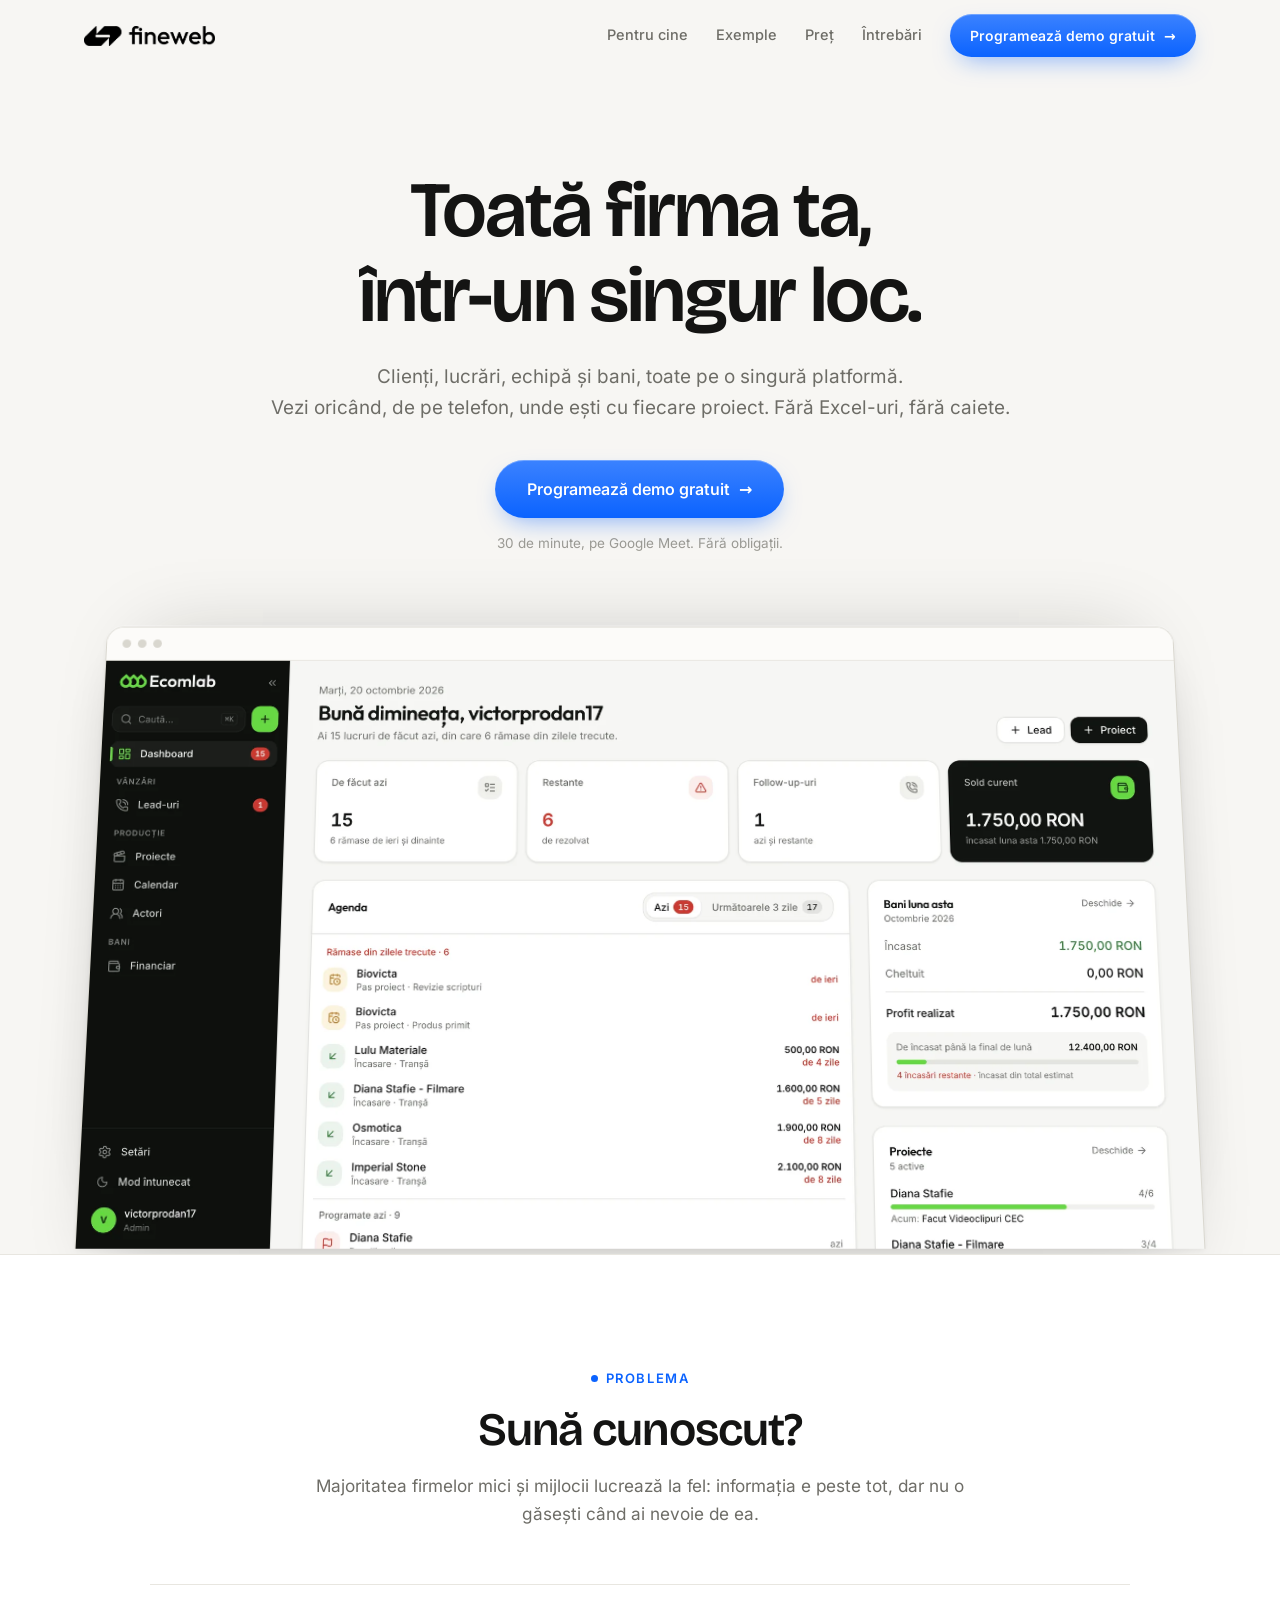
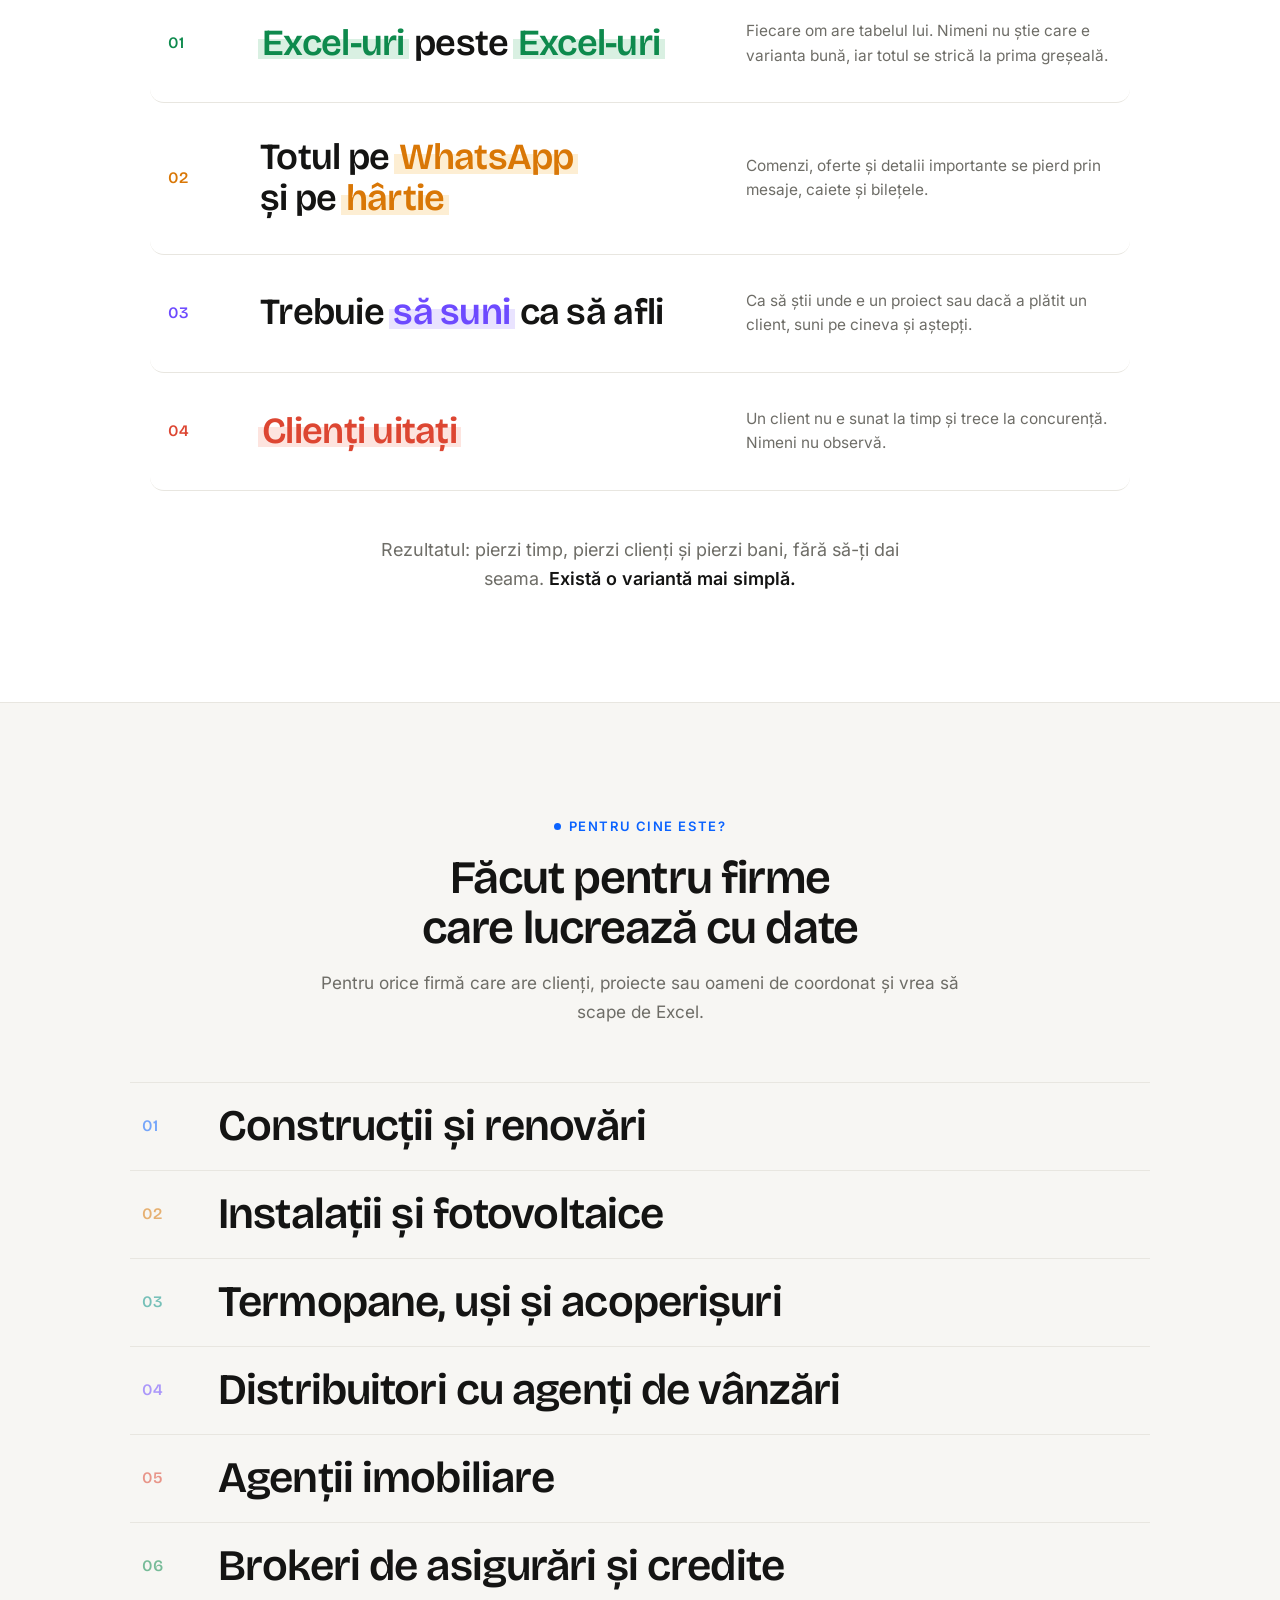
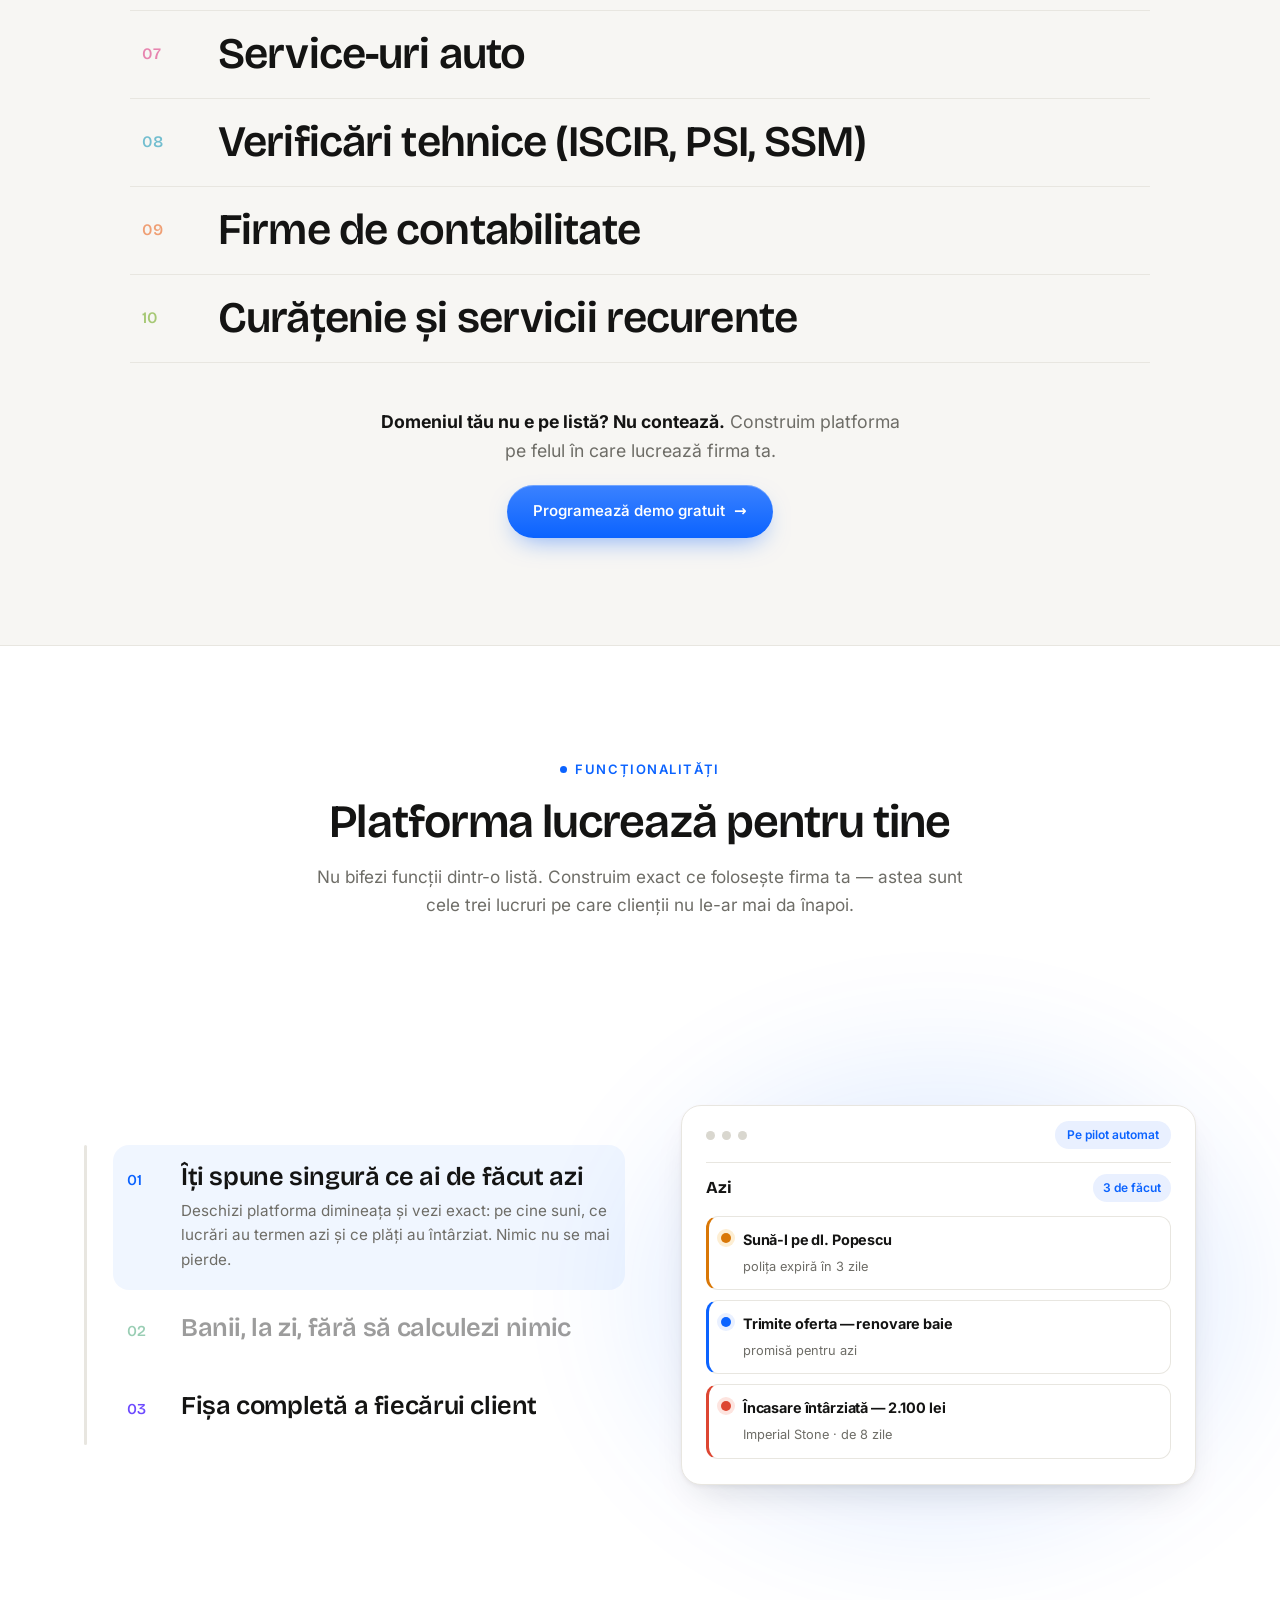
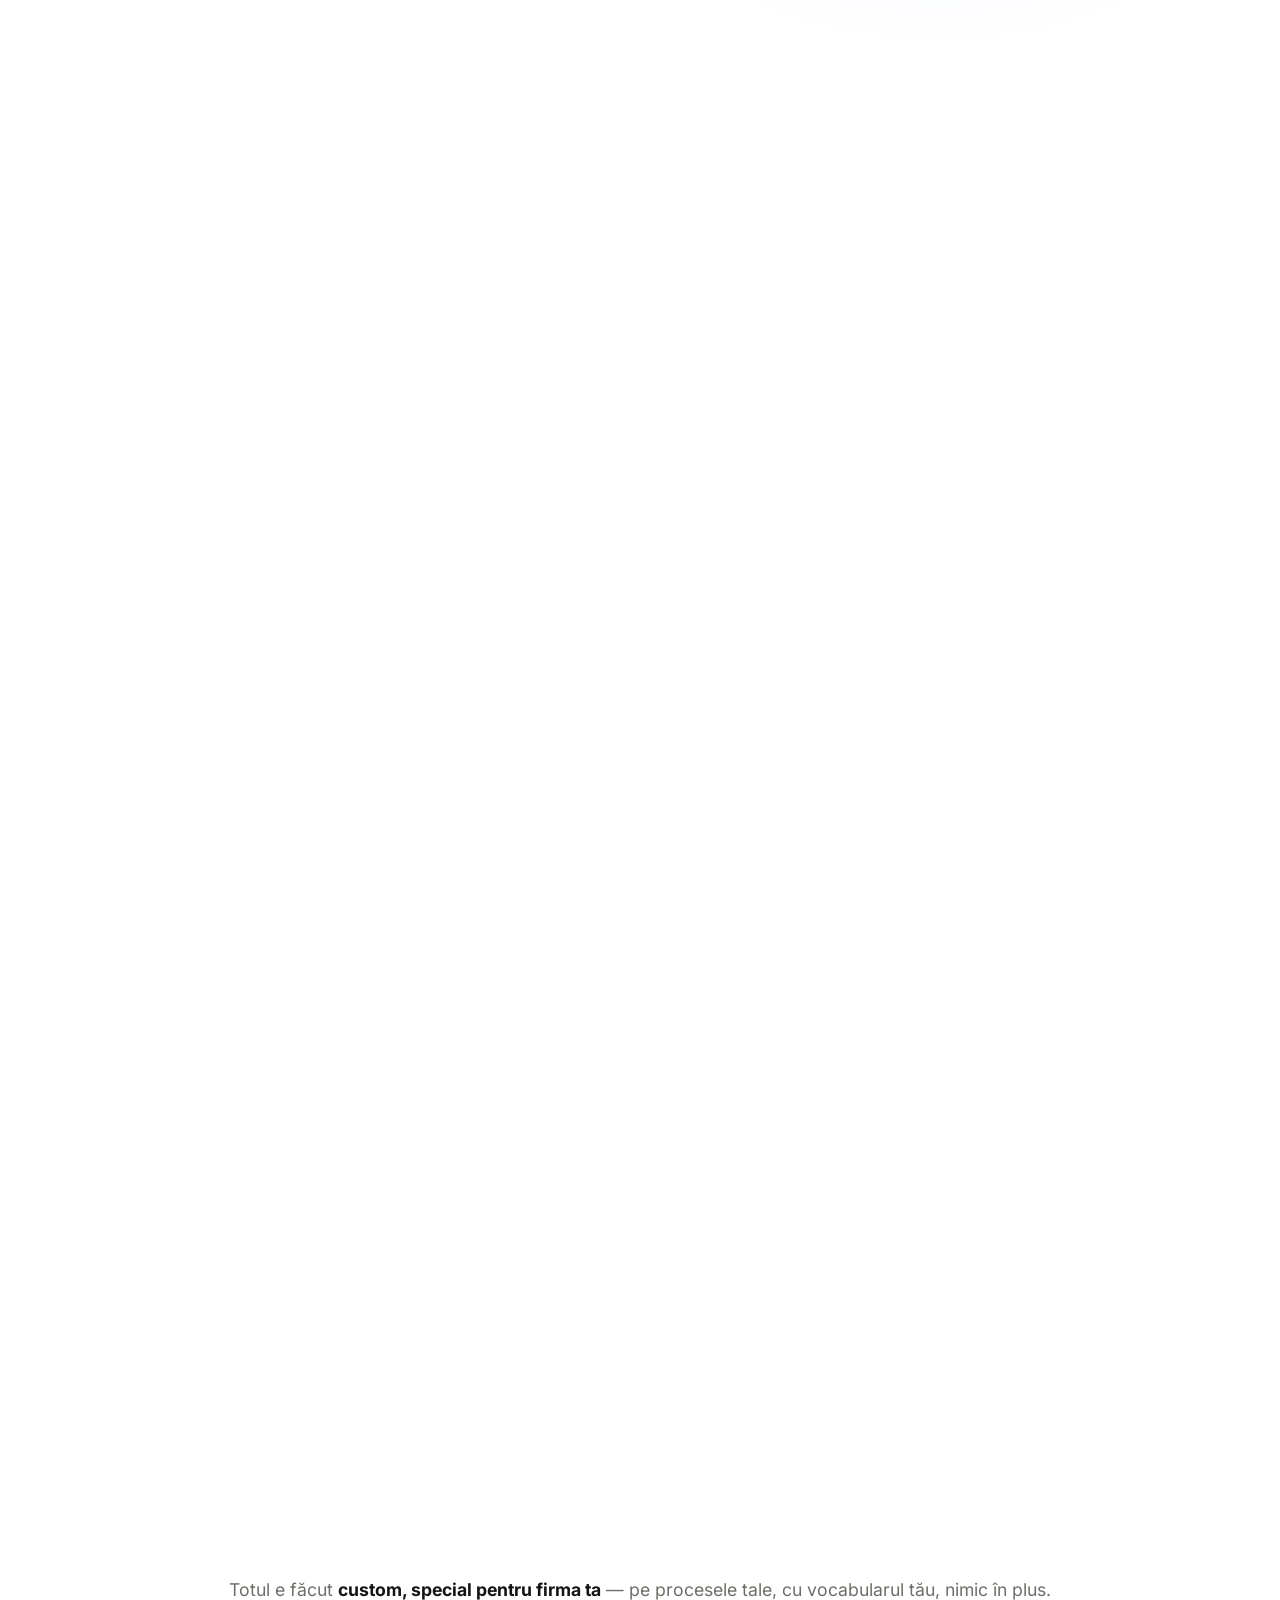
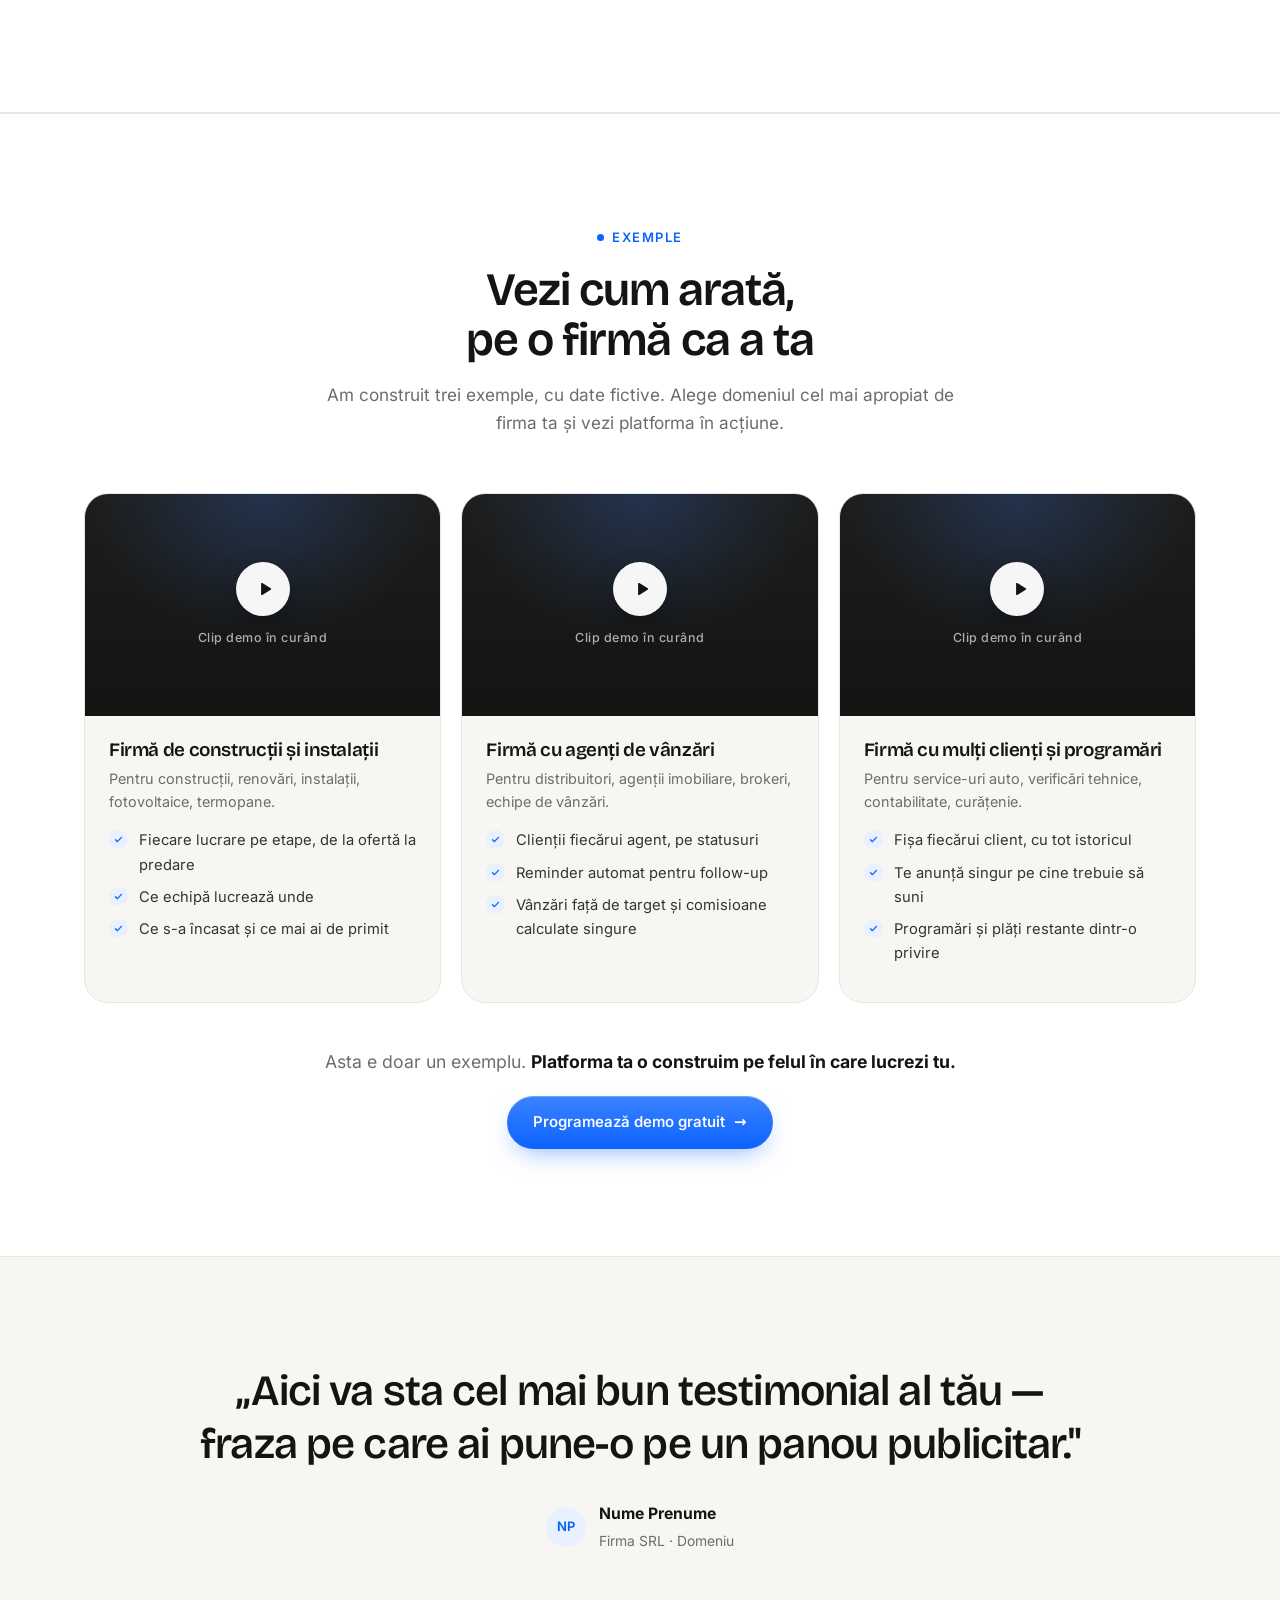
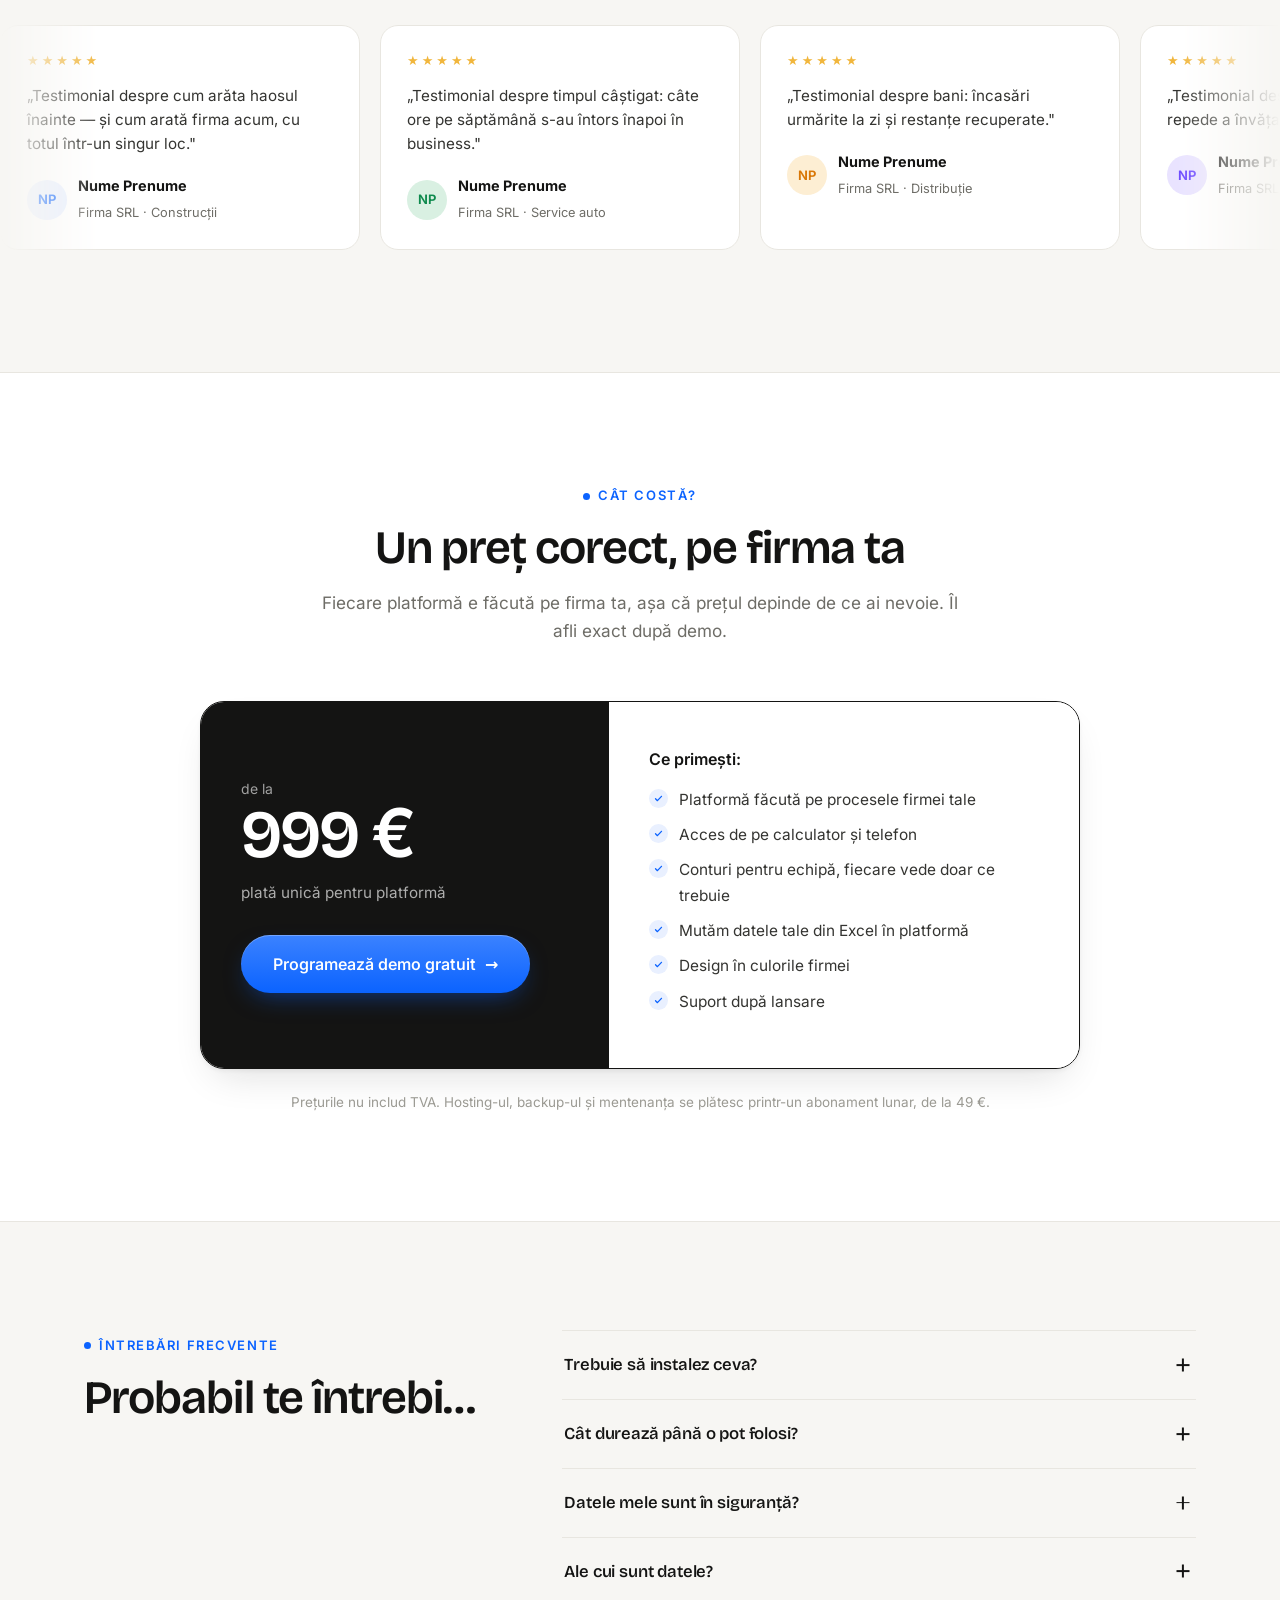
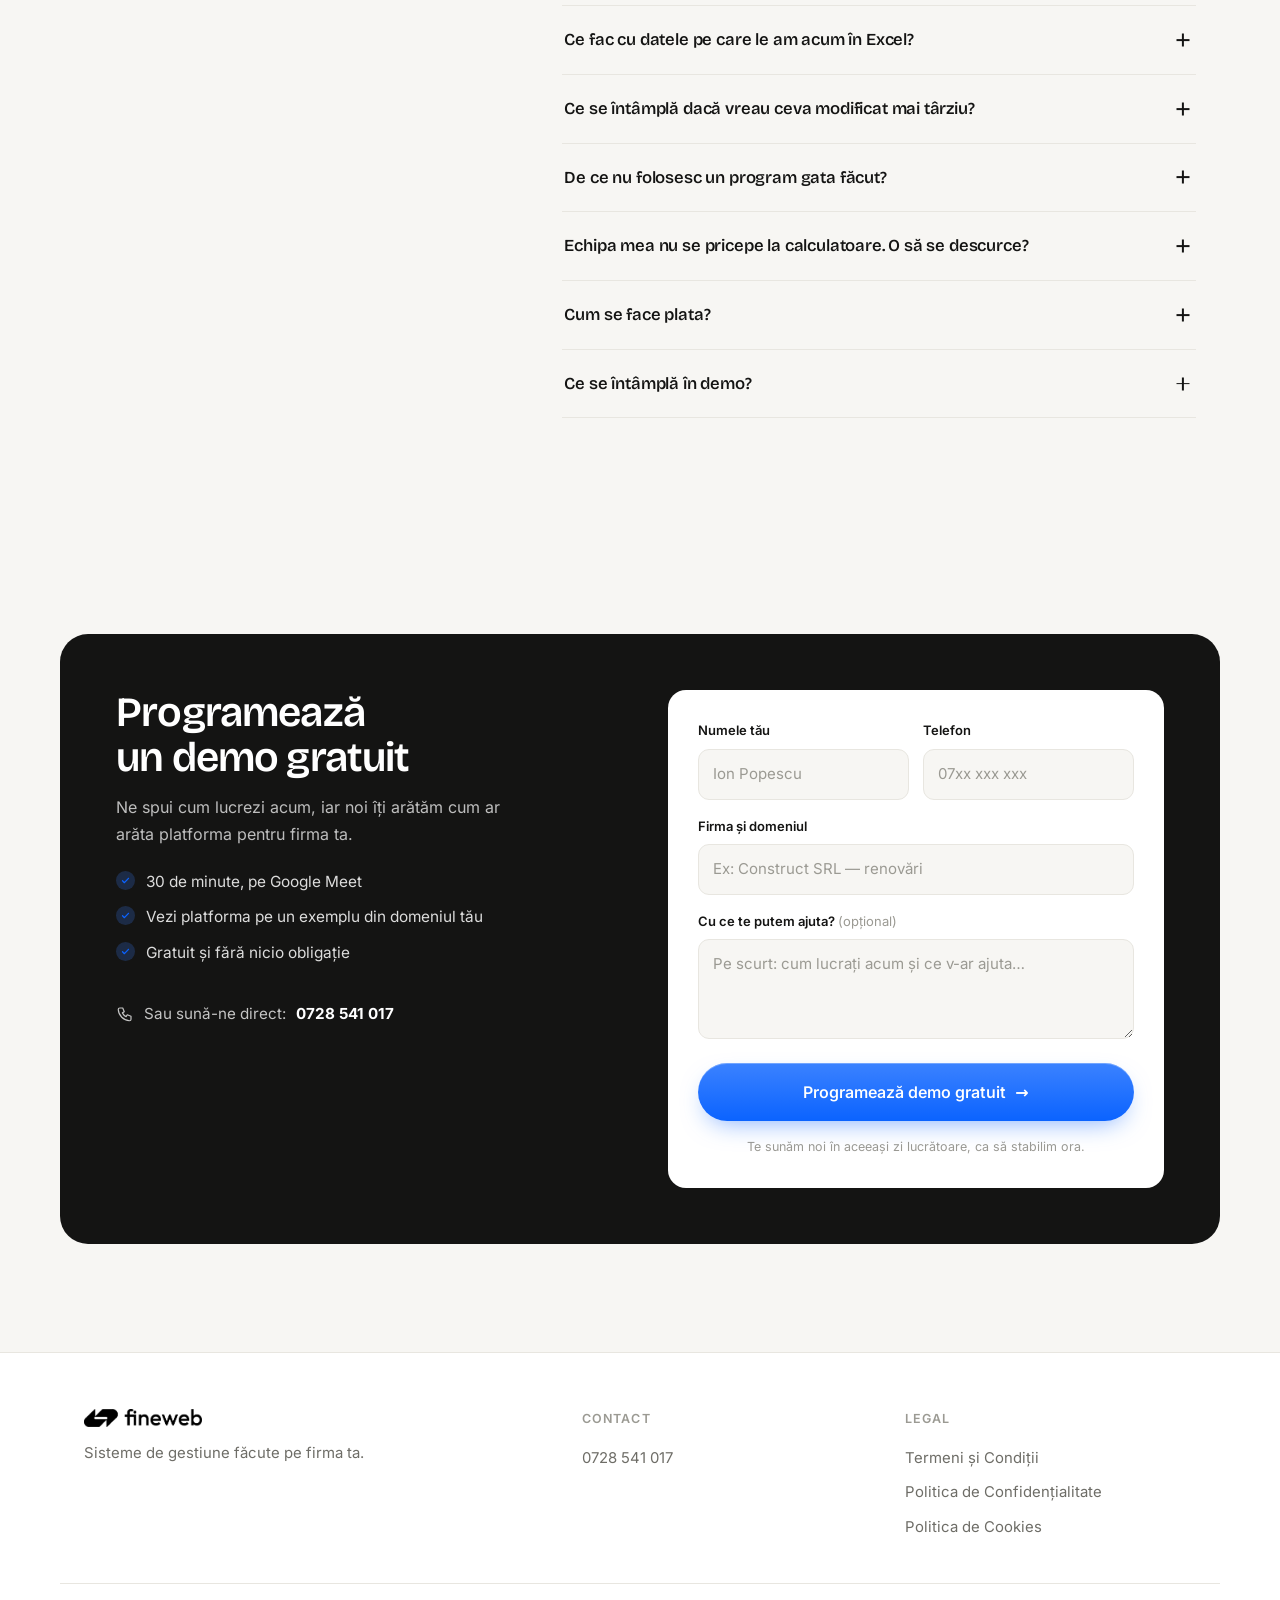
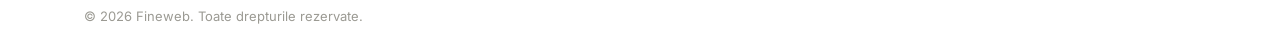
==== commit 0e12239b: "Drop the testimonials section heading The big featured quote now opens the section directly, like th" ====
--- a/index.html
+++ b/index.html
@@ -401,11 +401,6 @@
   <!-- ============ TESTIMONIALE ============ -->
   <section class="testimoniale section" id="testimoniale">
     <div class="container">
-      <div class="section-head reveal">
-        <p class="kicker">Testimoniale</p>
-        <h2>Ce spun firmele care lucrează cu noi</h2>
-      </div>
-
       <figure class="tq reveal">
         <blockquote>„Aici va sta cel mai bun testimonial al tău —
           fraza pe care ai <span class="nowrap">pune-o</span> pe un panou publicitar."</blockquote>
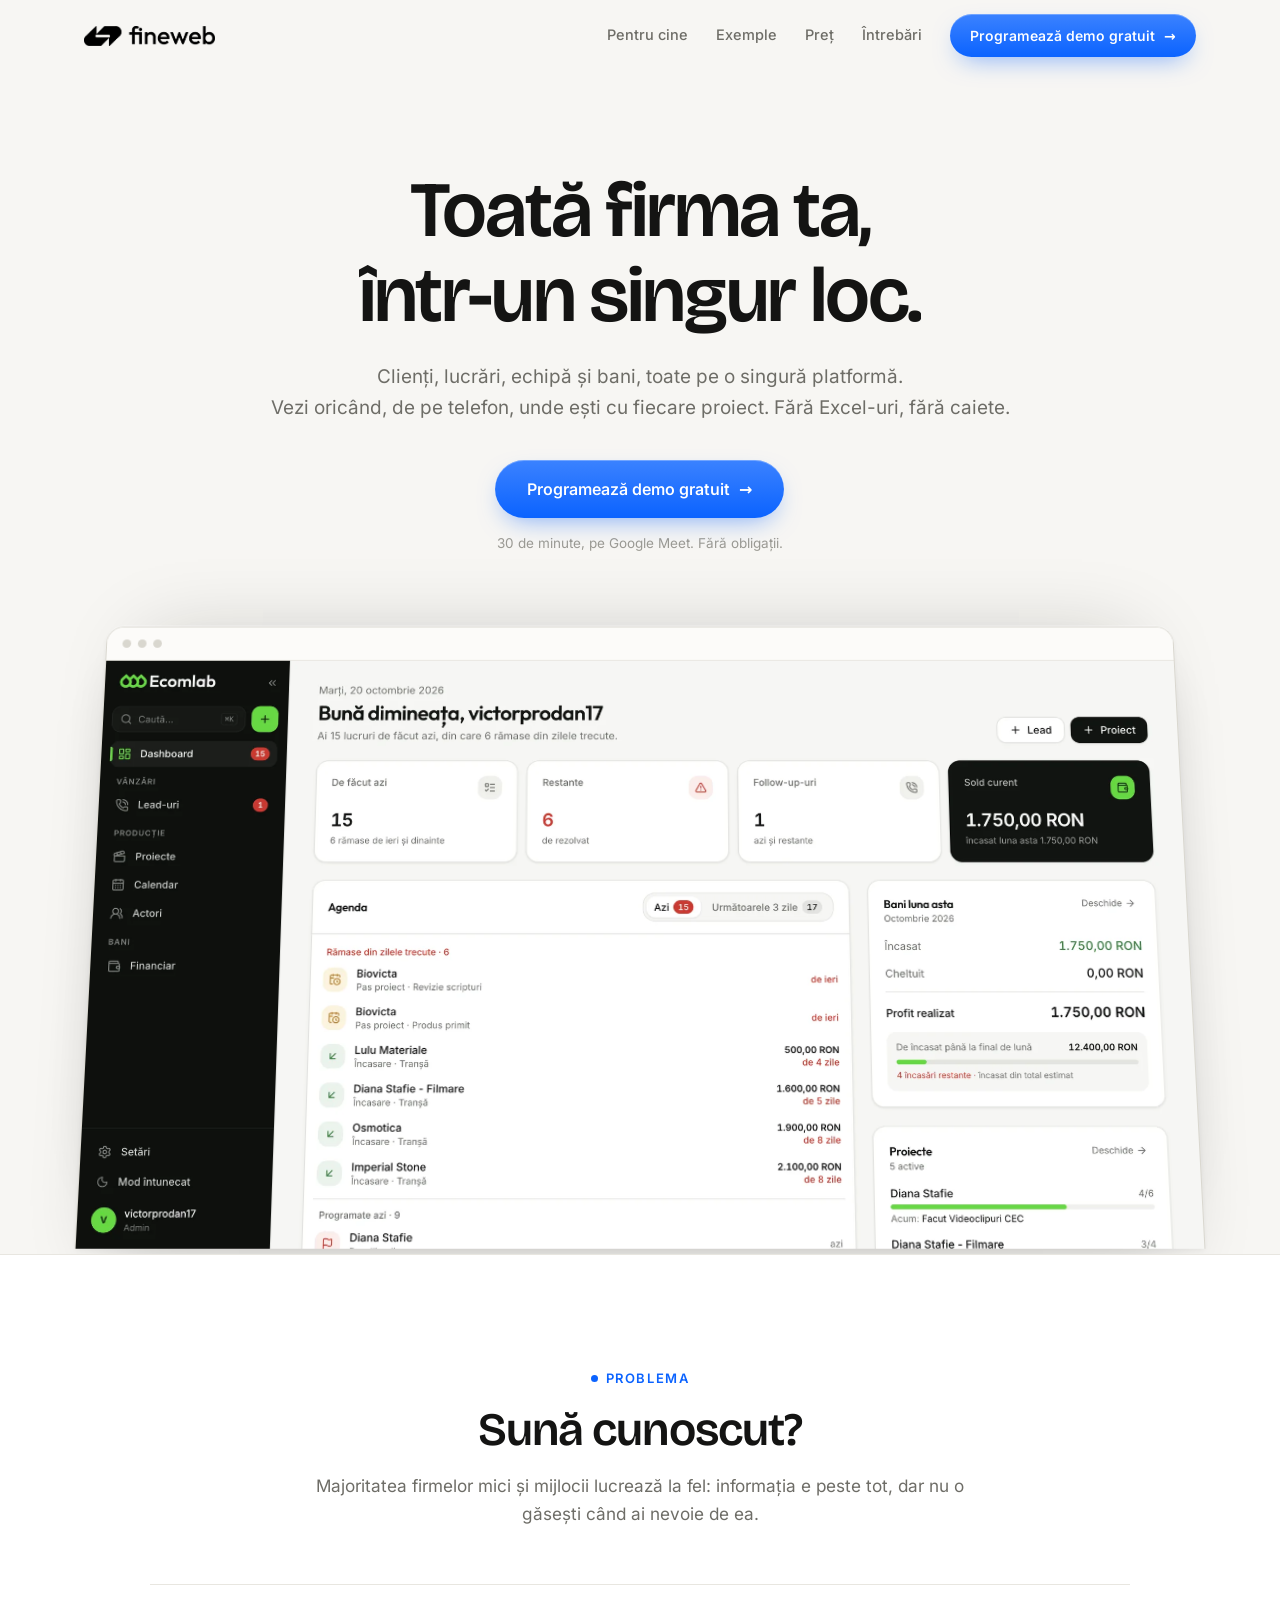
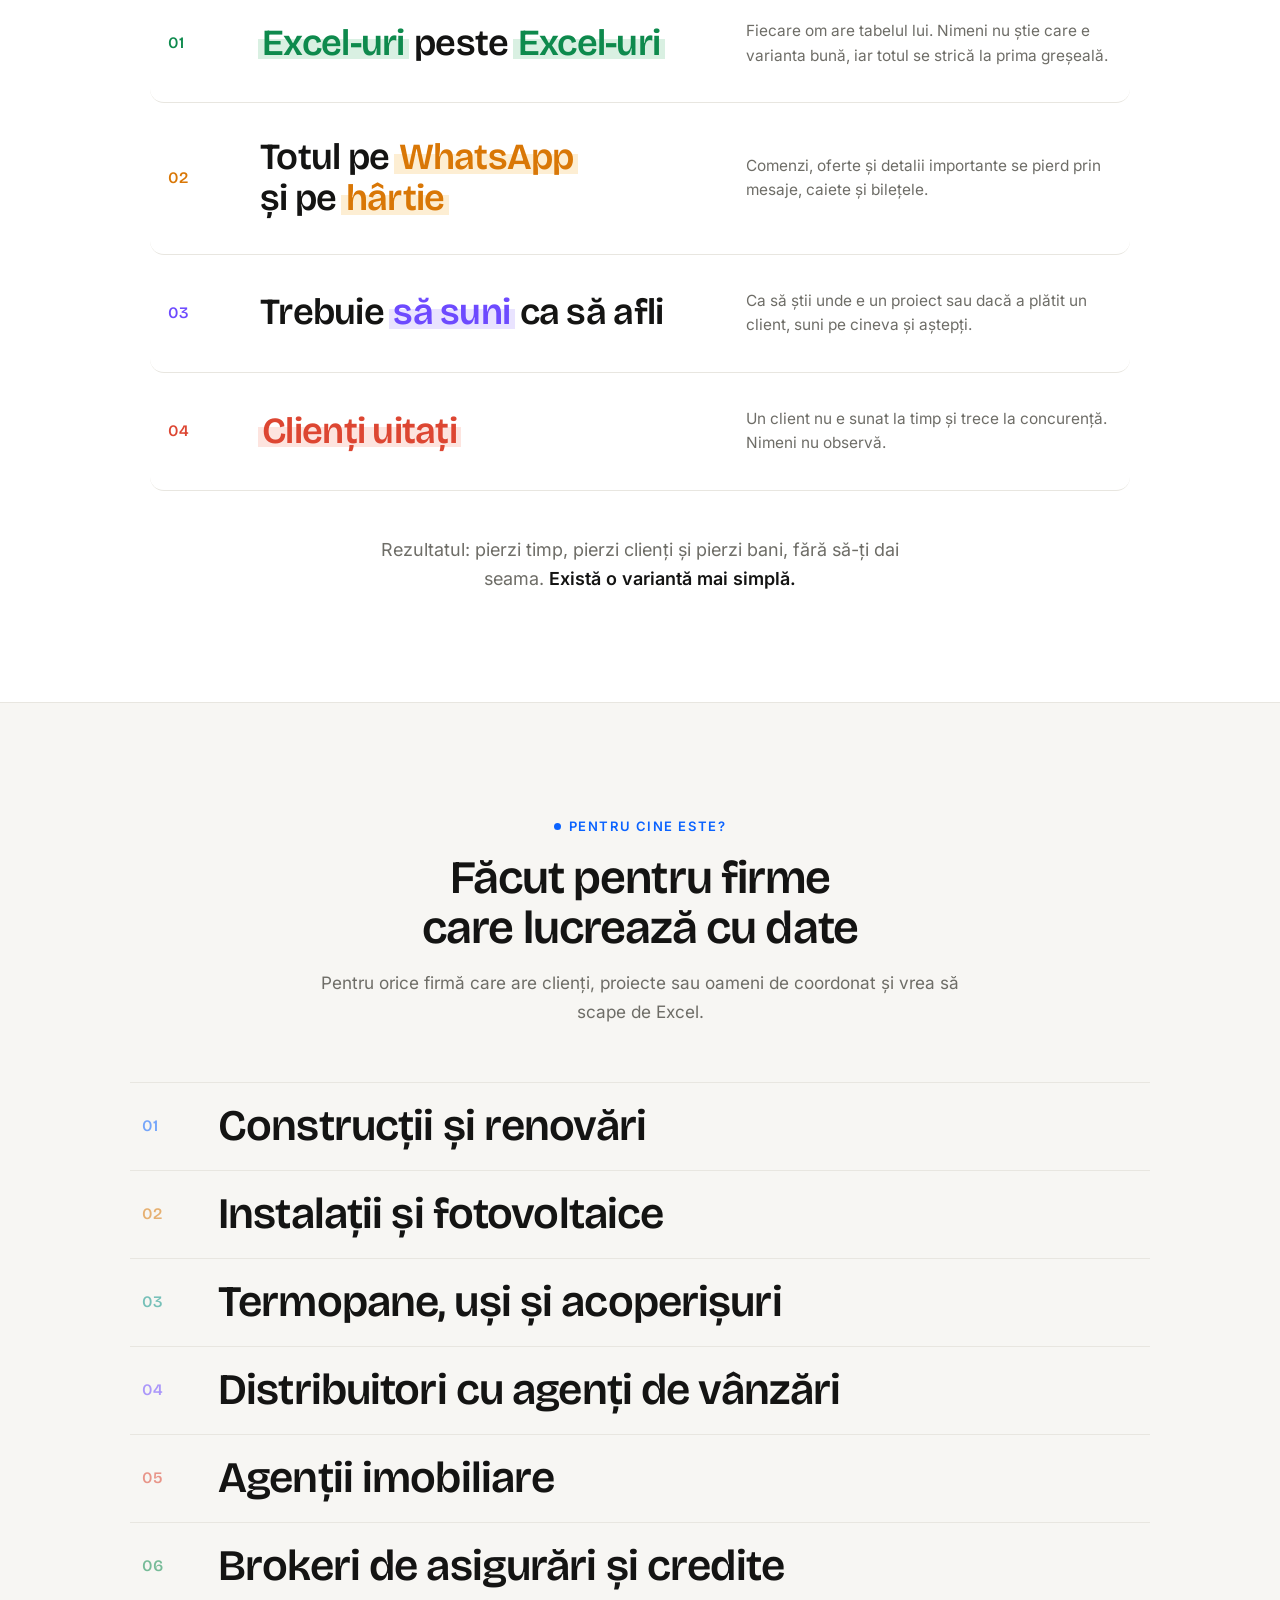
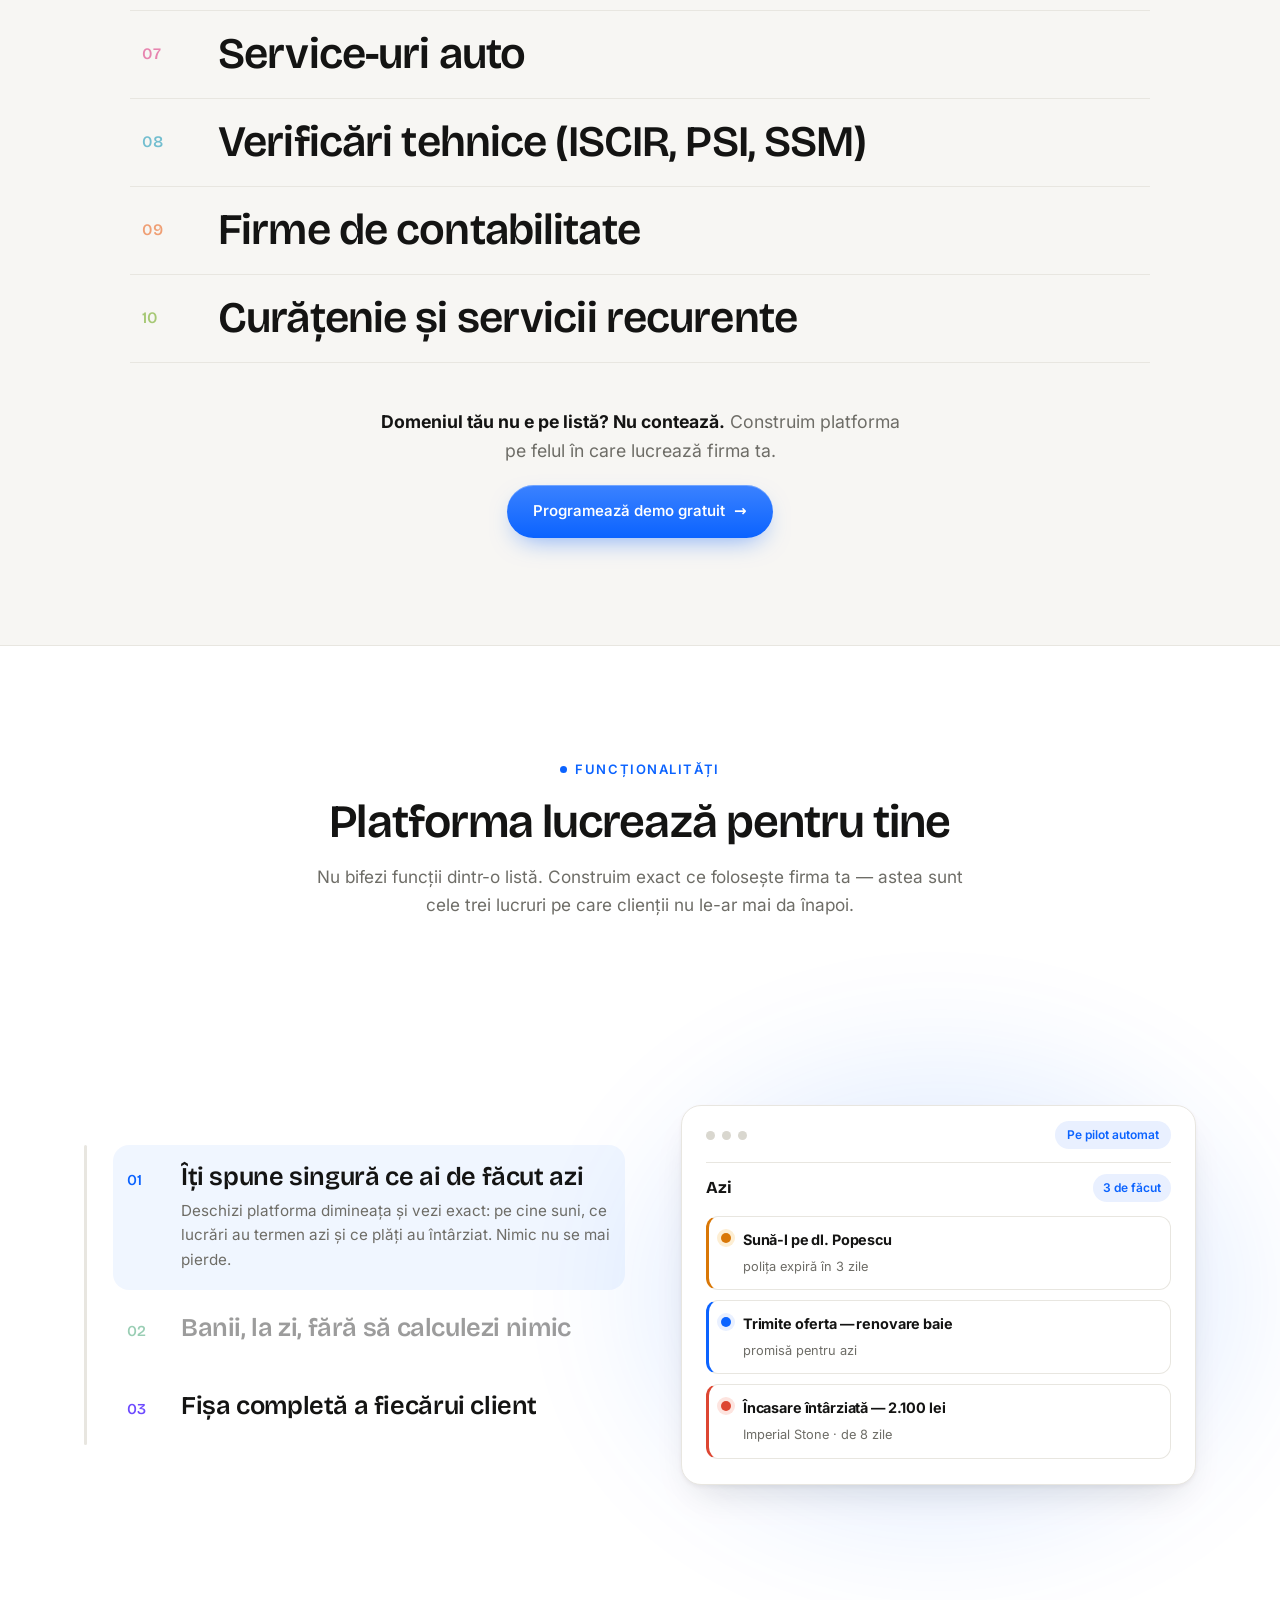
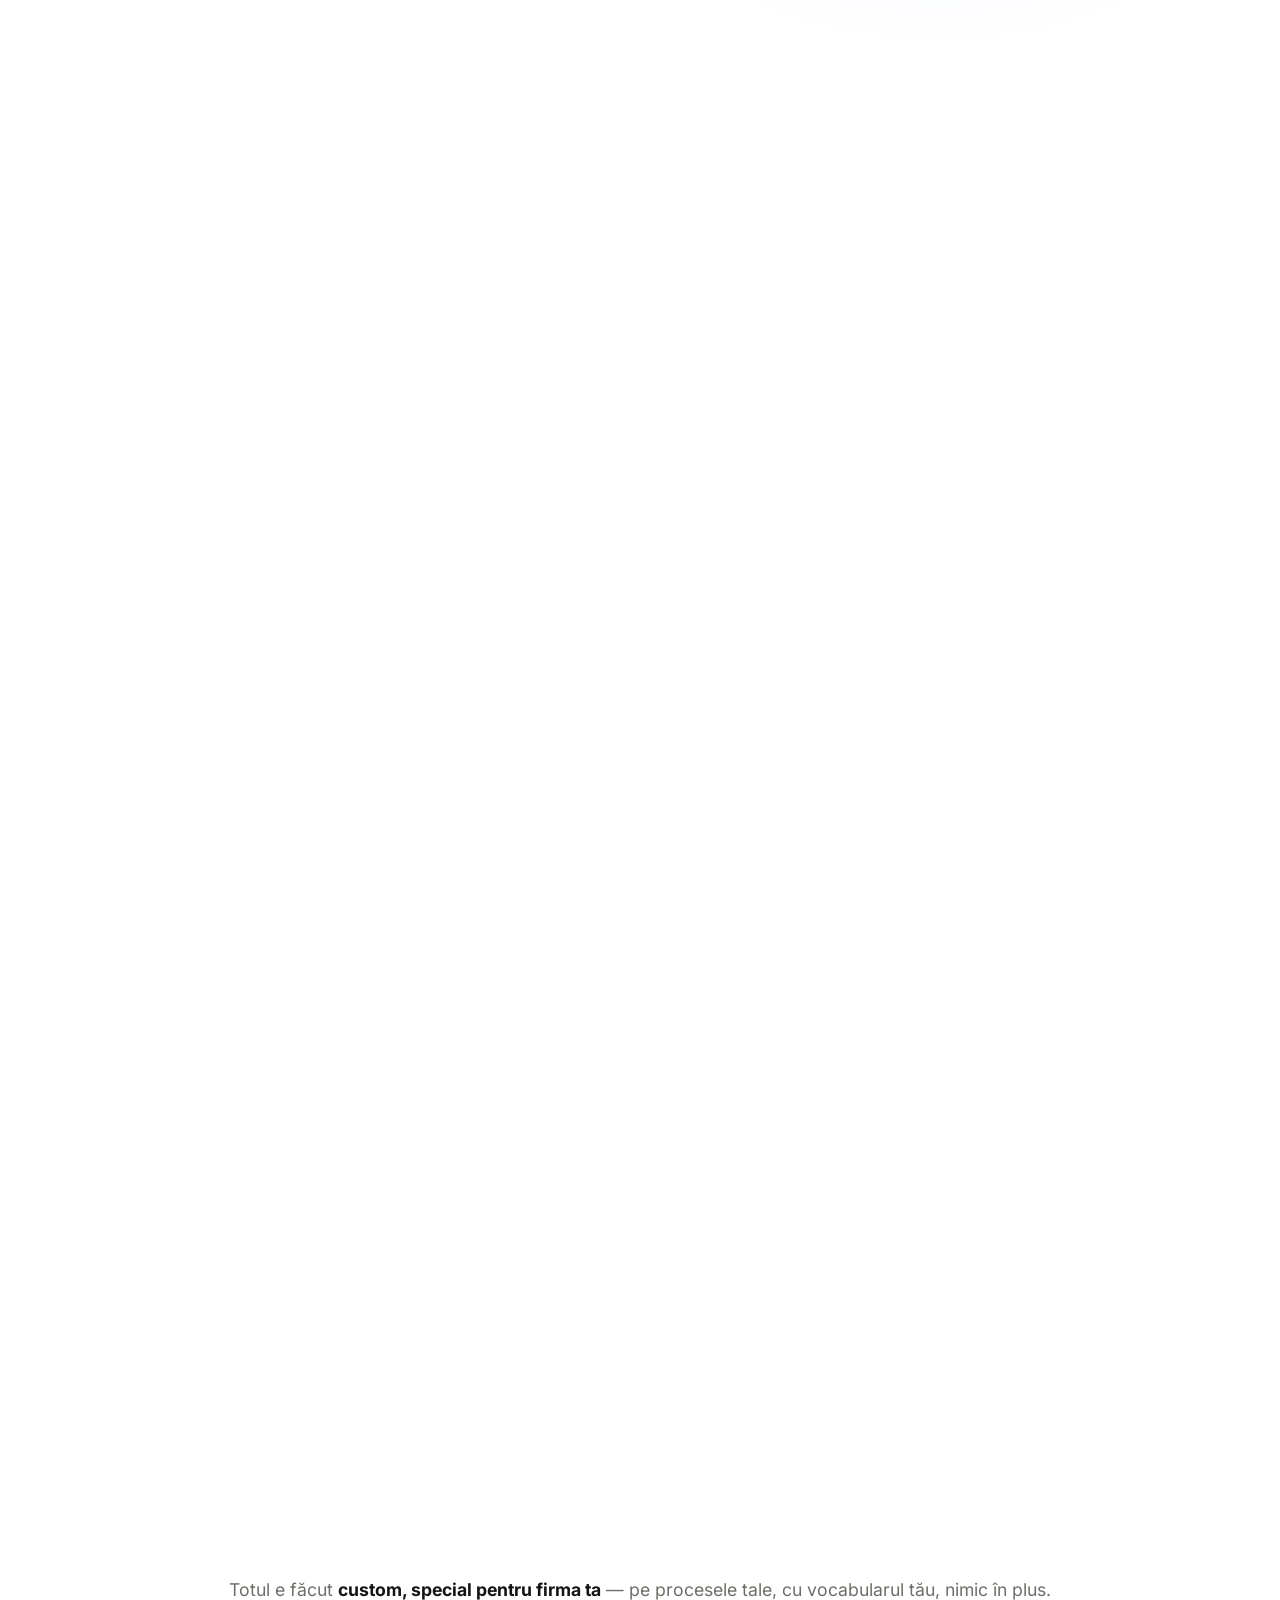
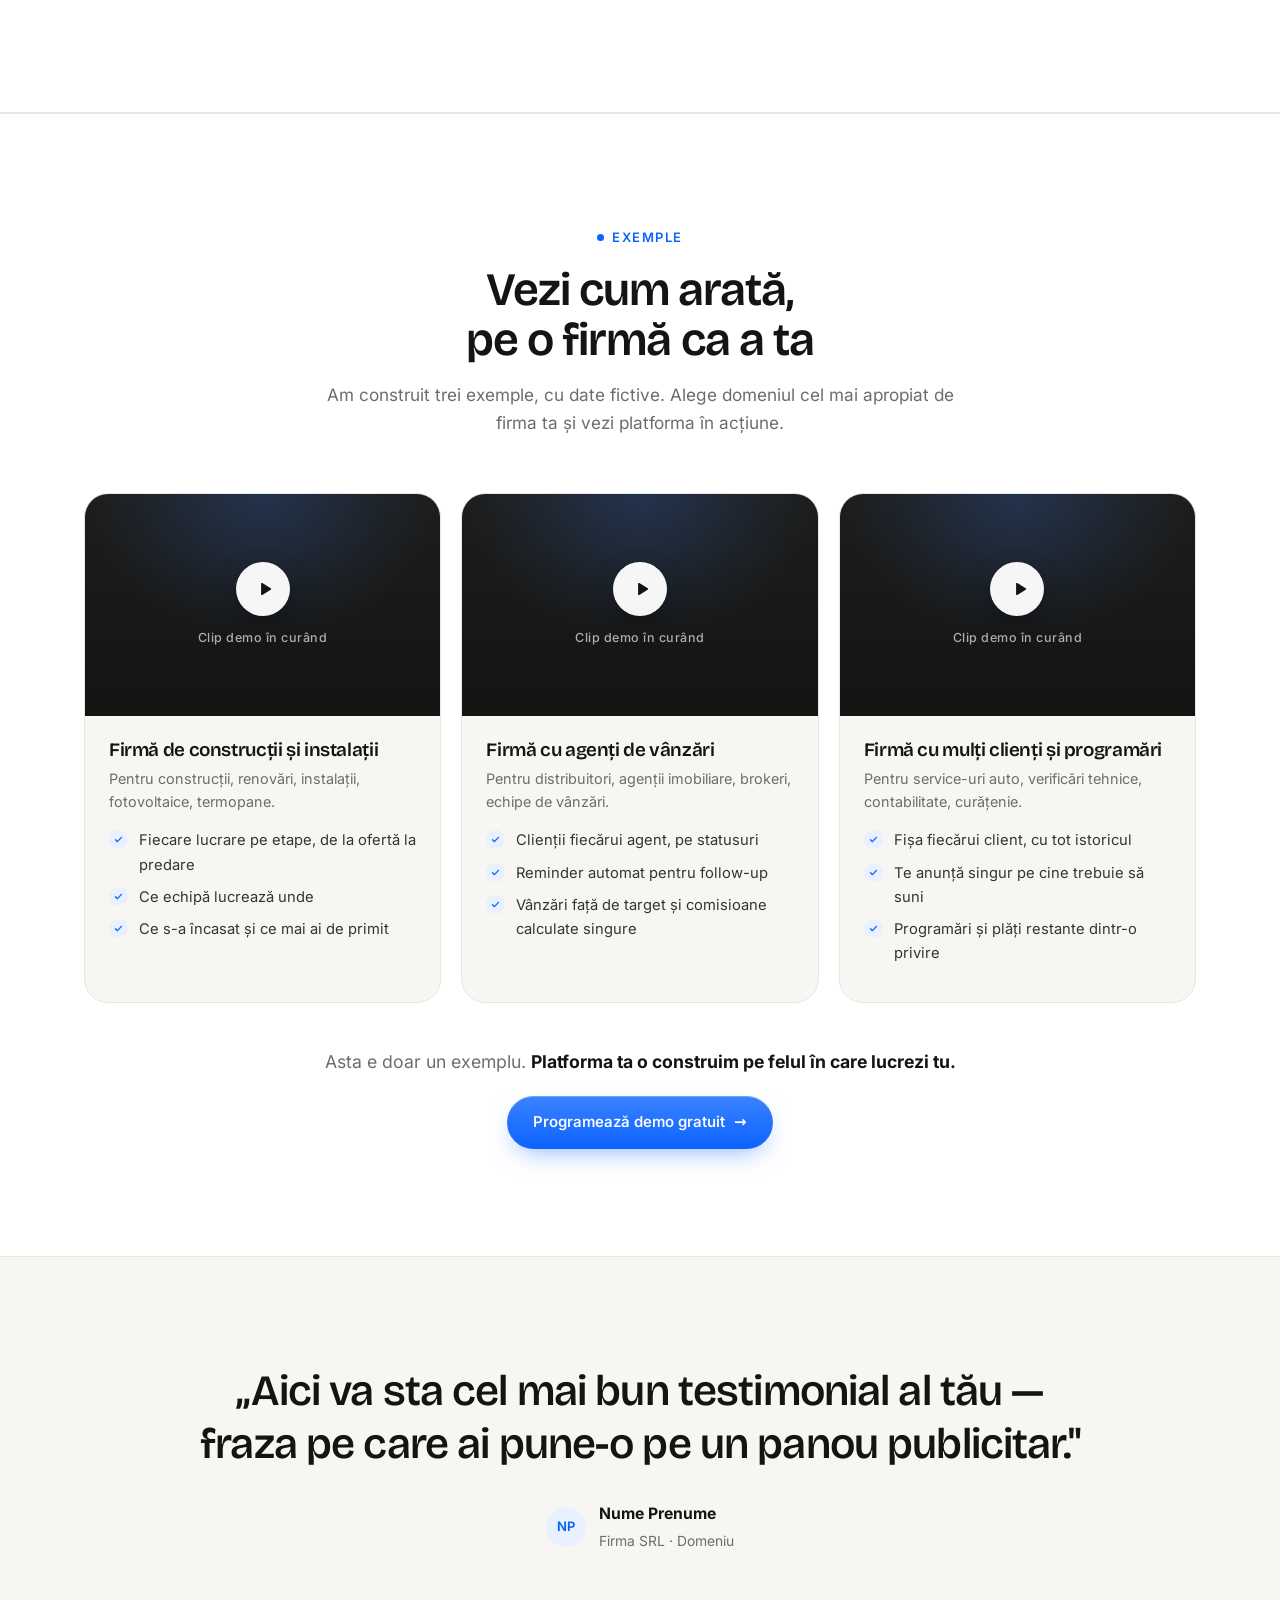
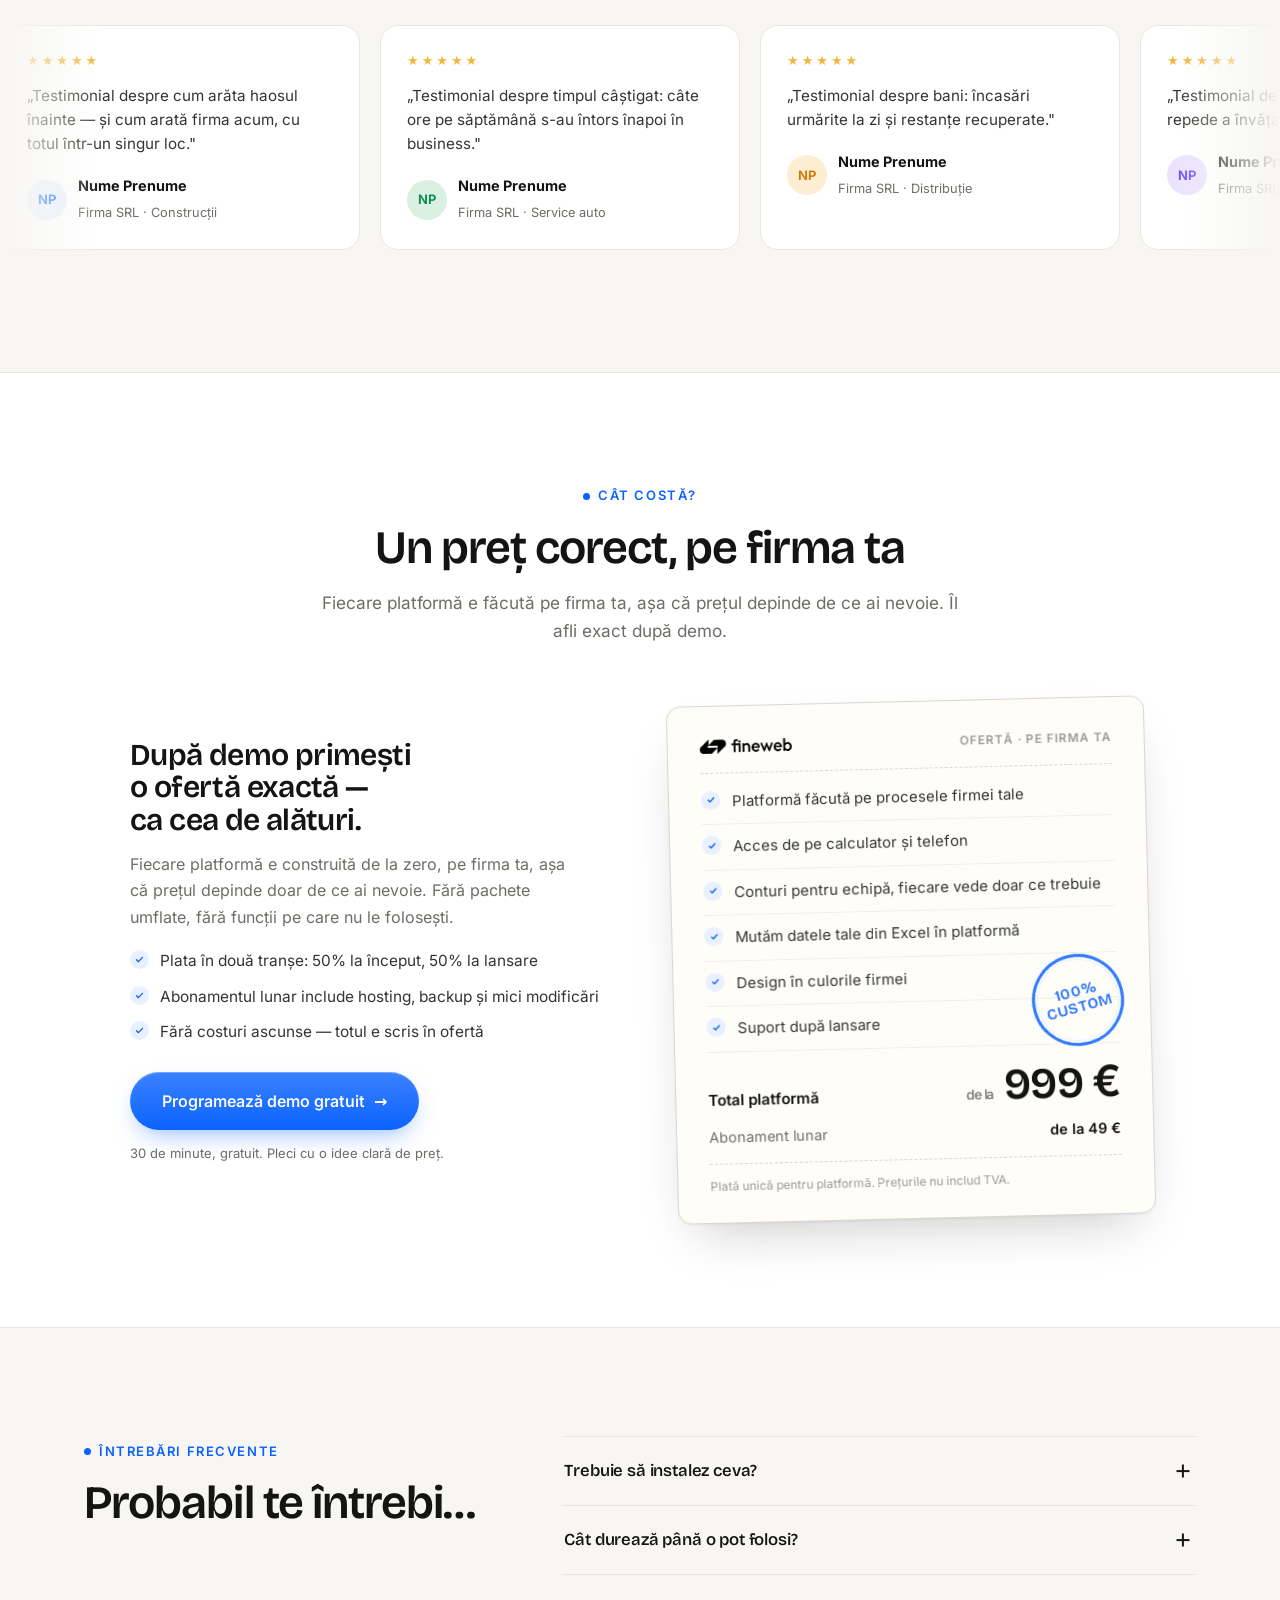
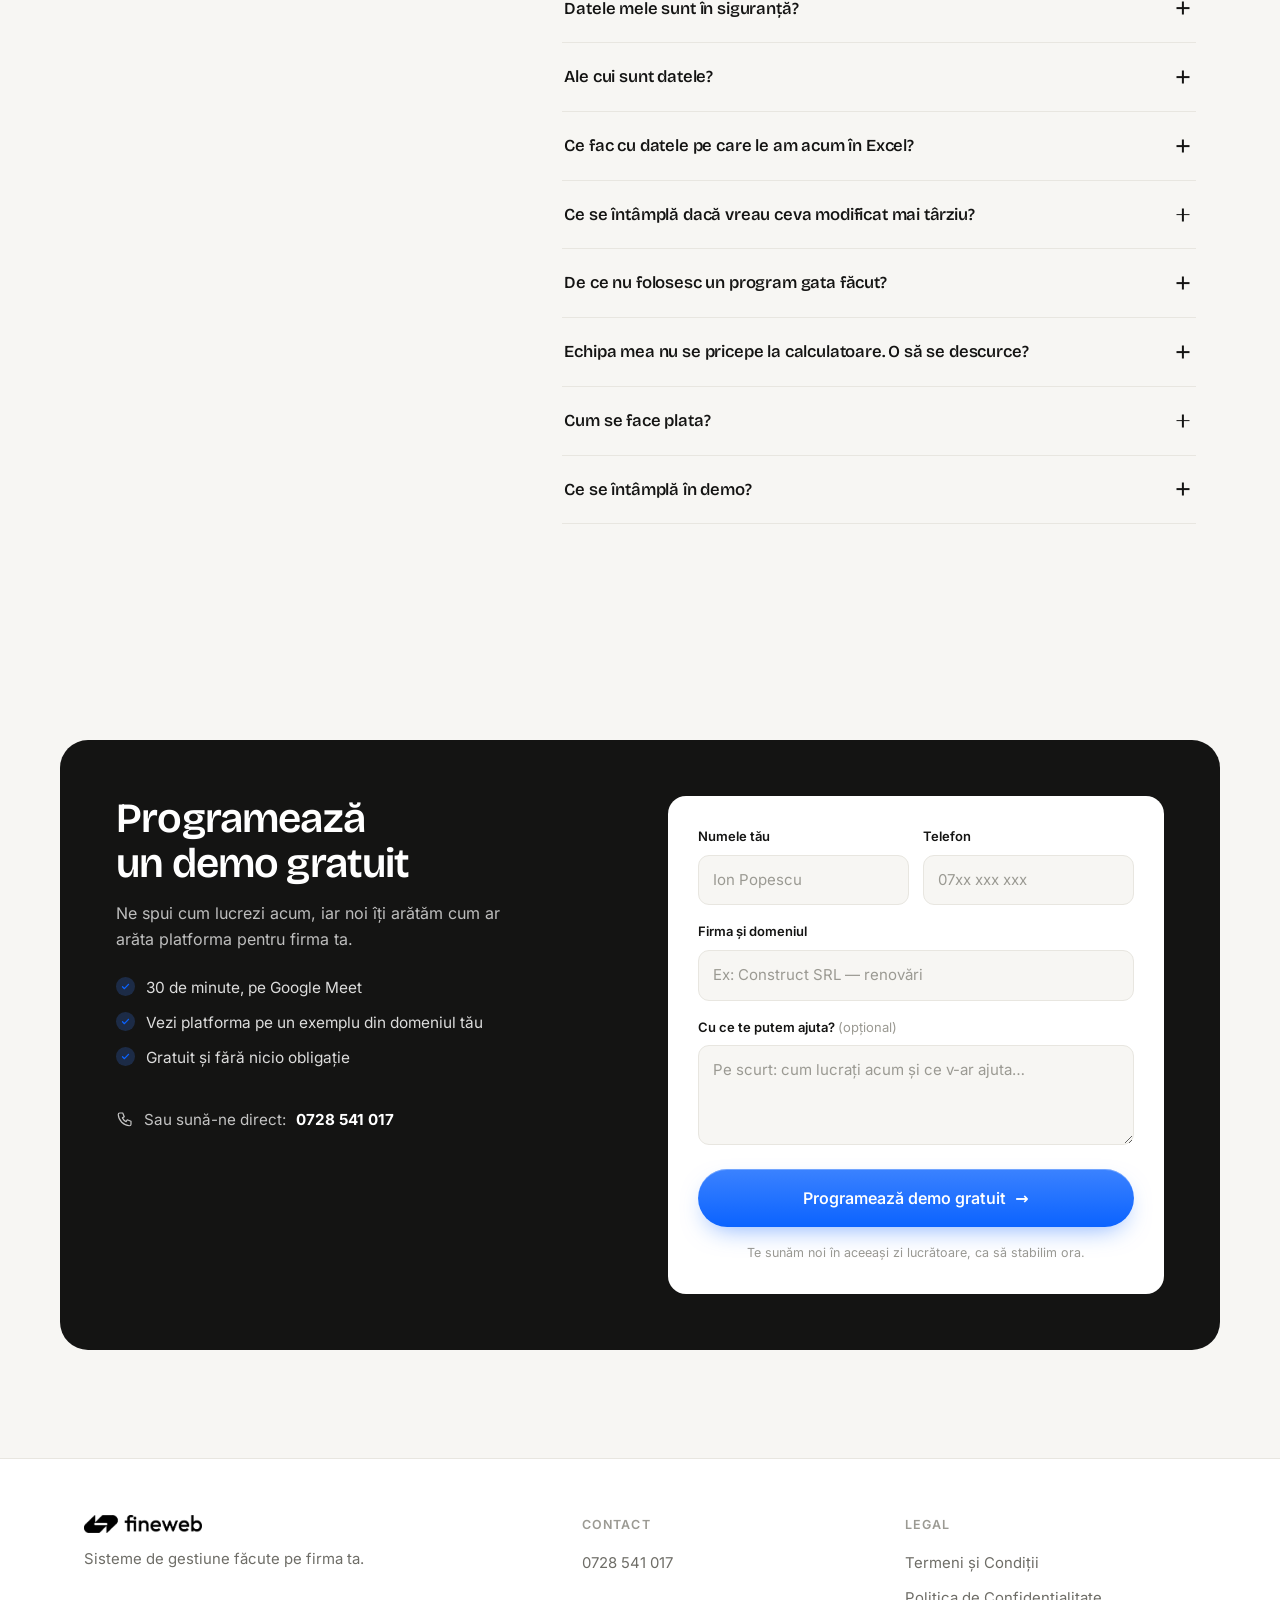
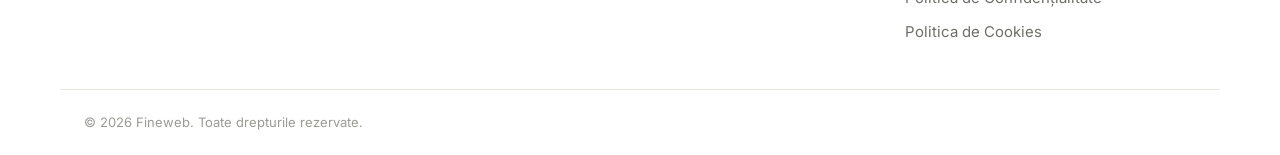
==== commit 2d6c288d: "Reimagine pricing as an animated offer document Replace the two-tone price card with a themed concep" ====
--- a/index.html
+++ b/index.html
@@ -523,27 +523,53 @@
           nevoie. Îl afli exact după demo.</p>
       </div>
 
-      <div class="pret-card reveal">
-        <div class="pret-left">
-          <p class="pret-din">de la</p>
-          <p class="pret-suma" id="pret-suma" data-target="999">999&nbsp;€</p>
-          <p class="pret-tip">plată unică pentru platformă</p>
+      <div class="pret-wrap">
+
+        <div class="pret-copy reveal">
+          <h3>După demo primești o ofertă exactă —<br>ca cea de alături.</h3>
+          <p>Fiecare platformă e construită de la zero, pe firma ta, așa că prețul depinde doar
+            de ce ai nevoie. Fără pachete umflate, fără funcții pe care nu le folosești.</p>
+          <ul class="checklist">
+            <li>Plata în două tranșe: 50% la început, 50% la lansare</li>
+            <li>Abonamentul lunar include hosting, backup și mici modificări</li>
+            <li>Fără costuri ascunse — totul e scris în ofertă</li>
+          </ul>
           <a class="btn btn-primary btn-lg" href="#programeaza">Programează demo gratuit</a>
-        </div>
-        <div class="pret-right">
-          <p class="pret-ce">Ce primești:</p>
-          <ul class="checklist">
-            <li>Platformă făcută pe procesele firmei tale</li>
-            <li>Acces de pe calculator și telefon</li>
-            <li>Conturi pentru echipă, fiecare vede doar ce trebuie</li>
-            <li>Mutăm datele tale din Excel în platformă</li>
-            <li>Design în culorile firmei</li>
-            <li>Suport după lansare</li>
-          </ul>
-        </div>
-      </div>
-      <p class="pret-nota reveal">Prețurile nu includ TVA. Hosting-ul, backup-ul și mentenanța se
-        plătesc printr-un abonament lunar, de la 49&nbsp;€.</p>
+          <p class="pret-hint">30 de minute, gratuit. Pleci cu o idee clară de preț.</p>
+        </div>
+
+        <div class="pret-receipt reveal" id="pret-receipt">
+          <div class="pr-paper">
+            <div class="pr-head">
+              <span class="pr-logo"><img src="assets/img/logo.png" alt="Fineweb" width="92" height="14"></span>
+              <span class="pr-no">Ofertă · pe firma ta</span>
+            </div>
+
+            <ul class="pr-items">
+              <li><i></i>Platformă făcută pe procesele firmei tale</li>
+              <li><i></i>Acces de pe calculator și telefon</li>
+              <li><i></i>Conturi pentru echipă, fiecare vede doar ce trebuie</li>
+              <li><i></i>Mutăm datele tale din Excel în platformă</li>
+              <li><i></i>Design în culorile firmei</li>
+              <li><i></i>Suport după lansare</li>
+            </ul>
+
+            <div class="pr-total">
+              <span>Total platformă</span>
+              <strong><em>de la</em> <span id="pret-suma" data-target="999">999&nbsp;€</span></strong>
+            </div>
+            <div class="pr-sub">
+              <span>Abonament lunar</span>
+              <strong>de la 49&nbsp;€</strong>
+            </div>
+
+            <p class="pr-note">Plată unică pentru platformă. Prețurile nu includ TVA.</p>
+
+            <span class="pr-stamp" aria-hidden="true">100%<br>custom</span>
+          </div>
+        </div>
+
+      </div>
     </div>
   </section>
 
--- a/assets/css/style.css
+++ b/assets/css/style.css
@@ -1034,58 +1034,173 @@
   border-top: 1px solid var(--border);
   border-bottom: 1px solid var(--border);
 }
-.pret-card{
+.pret-wrap{
   display: grid;
-  grid-template-columns: 1fr 1.15fr;
-  max-width: 880px;
+  grid-template-columns: 1fr 1fr;
+  gap: 64px;
+  align-items: center;
+  max-width: 1020px;
   margin-inline: auto;
-  border-radius: var(--radius-lg);
-  overflow: hidden;
-  border: 1px solid var(--ink);
-  box-shadow: var(--shadow-lift);
-}
-.pret-left{
-  background: var(--ink);
-  color: #fff;
-  padding: 44px 40px;
-  display: flex;
-  flex-direction: column;
+}
+.pret-copy h3{
+  font-size: clamp(1.4rem, 2.4vw, 1.9rem);
+  margin-bottom: 14px;
+}
+.pret-copy > p{
+  color: var(--muted);
+  margin-bottom: 18px;
+  max-width: 440px;
+}
+.pret-copy .checklist{ margin-bottom: 28px; }
+.pret-hint{
+  margin-top: 12px;
+  font-size: 13px;
+  color: var(--muted-2);
+}
+
+/* devizul */
+.pret-receipt{ perspective: 1000px; }
+.pr-paper{
+  position: relative;
+  background: #fffdf8;
+  border: 1px solid var(--border-strong);
+  border-radius: 14px;
+  padding: 30px 32px 26px;
+  box-shadow: 0 1px 2px rgba(20,20,19,.05), 0 24px 50px -22px rgba(20,20,19,.25);
+  transform: rotate(-1.4deg);
+  transition: transform .35s cubic-bezier(.22, 1, .3, 1), box-shadow .3s ease;
+  will-change: transform;
+}
+.pret-receipt:hover .pr-paper{
+  transform: rotate(0deg) translateY(-4px);
+  box-shadow: 0 2px 4px rgba(20,20,19,.05), 0 34px 70px -26px rgba(20,20,19,.3);
+}
+.pr-head{
+  display: flex;
+  align-items: center;
+  justify-content: space-between;
+  padding-bottom: 16px;
+  border-bottom: 1px dashed var(--border-strong);
+  margin-bottom: 6px;
+}
+.pr-logo img{ height: 14px; width: auto; }
+.pr-no{
+  font-size: 12px;
+  font-weight: 600;
+  text-transform: uppercase;
+  letter-spacing: 0.08em;
+  color: var(--muted-2);
+}
+.pr-items li{
+  display: flex;
   align-items: flex-start;
-  justify-content: center;
-}
-.pret-din{
-  font-size: 14px;
-  color: rgba(255, 255, 255, 0.6);
-  margin-bottom: 2px;
-}
-.pret-suma{
+  gap: 12px;
+  padding: 10px 0;
+  border-bottom: 1px solid color-mix(in srgb, var(--border) 60%, transparent);
+  font-size: 0.93rem;
+  color: var(--ink-soft);
+}
+.pr-items li i{
+  flex-shrink: 0;
+  width: 19px; height: 19px;
+  margin-top: 1px;
+  border-radius: 50%;
+  background: var(--accent-soft) url("data:image/svg+xml,%3Csvg xmlns='http://www.w3.org/2000/svg' viewBox='0 0 24 24' fill='none'%3E%3Cpath d='m6.5 12.5 3.5 3.5 7.5-8' stroke='%230b63ff' stroke-width='2.6' stroke-linecap='round' stroke-linejoin='round'/%3E%3C/svg%3E") center / 12px no-repeat;
+}
+.pr-total{
+  display: flex;
+  align-items: baseline;
+  justify-content: space-between;
+  padding: 18px 0 4px;
+}
+.pr-total > span{
+  font-size: 0.95rem;
+  font-weight: 600;
+}
+.pr-total strong{
   font-family: var(--font-display);
   font-weight: 600;
-  font-size: clamp(3rem, 6vw, 4.2rem);
-  letter-spacing: -0.03em;
+  font-size: clamp(2rem, 3.4vw, 2.7rem);
+  letter-spacing: -0.02em;
   line-height: 1;
 }
-.pret-tip{
-  color: rgba(255, 255, 255, 0.65);
-  font-size: 0.95rem;
-  margin: 10px 0 30px;
-}
-.pret-right{
-  background: var(--surface);
-  padding: 44px 40px;
-}
-.pret-ce{
-  font-weight: 600;
-  margin-bottom: 14px;
-}
-.pret-nota{
+.pr-total em{
+  font-style: normal;
+  font-family: var(--font-body);
+  font-weight: 500;
+  font-size: 0.85rem;
+  color: var(--muted);
+  margin-right: 2px;
+}
+.pr-sub{
+  display: flex;
+  align-items: center;
+  justify-content: space-between;
+  font-size: 0.9rem;
+  color: var(--muted);
+  padding: 8px 0 14px;
+  border-bottom: 1px dashed var(--border-strong);
+}
+.pr-sub strong{ color: var(--ink); font-weight: 600; }
+.pr-note{
+  padding-top: 12px;
+  font-size: 12px;
+  color: var(--muted-2);
+}
+.pr-stamp{
+  position: absolute;
+  right: 26px;
+  bottom: 168px;
+  display: flex;
+  align-items: center;
+  justify-content: center;
   text-align: center;
-  color: var(--muted-2);
-  font-size: 13.5px;
-  margin-top: 22px;
-}
-
-/* ============ FAQ ============ */
+  width: 92px; height: 92px;
+  border: 3px solid var(--accent);
+  border-radius: 50%;
+  color: var(--accent);
+  font-family: var(--font-display);
+  font-weight: 650;
+  font-size: 15px;
+  line-height: 1.05;
+  text-transform: uppercase;
+  letter-spacing: 0.04em;
+  transform: rotate(-14deg);
+  opacity: .85;
+  box-shadow: inset 0 0 0 1.5px #fffdf8, inset 0 0 0 3px var(--accent-soft);
+  pointer-events: none;
+}
+
+/* animatii: liniile se bifeaza in cascada, stampila se tranteste */
+@media (min-width: 761px){
+  html.js .pret-receipt .pr-items li{
+    opacity: 0;
+    transform: translateY(8px);
+    transition: opacity .4s ease, transform .4s ease;
+  }
+  html.js .pret-receipt.is-visible .pr-items li{ opacity: 1; transform: none; }
+  html.js .pret-receipt.is-visible .pr-items li:nth-child(1){ transition-delay: .15s; }
+  html.js .pret-receipt.is-visible .pr-items li:nth-child(2){ transition-delay: .27s; }
+  html.js .pret-receipt.is-visible .pr-items li:nth-child(3){ transition-delay: .39s; }
+  html.js .pret-receipt.is-visible .pr-items li:nth-child(4){ transition-delay: .51s; }
+  html.js .pret-receipt.is-visible .pr-items li:nth-child(5){ transition-delay: .63s; }
+  html.js .pret-receipt.is-visible .pr-items li:nth-child(6){ transition-delay: .75s; }
+
+  html.js .pret-receipt .pr-stamp{
+    opacity: 0;
+    transform: rotate(-14deg) scale(2.4);
+  }
+  html.js .pret-receipt.is-visible .pr-stamp{
+    animation: stamp-in .45s cubic-bezier(.2, 1.4, .4, 1) 1.05s forwards;
+  }
+}
+@keyframes stamp-in{
+  from{ opacity: 0; transform: rotate(-26deg) scale(2.4); }
+  60%{ opacity: .9; transform: rotate(-12deg) scale(.94); }
+  to{ opacity: .85; transform: rotate(-14deg) scale(1); }
+}
+
+/* ============ FAQ ============ *//* ============ FAQ ============ */
 .faq-wrap{
   display: grid;
   grid-template-columns: 0.8fr 1.2fr;
@@ -1330,7 +1445,6 @@
   .faq-wrap{ grid-template-columns: 1fr; gap: 36px; }
   .faq .section-head{ position: static; text-align: center; margin-inline: auto; }
   .prog-card{ grid-template-columns: 1fr; gap: 40px; padding: 40px 28px; }
-  .pret-card{ grid-template-columns: 1fr; }
   .footer-inner{ grid-template-columns: 1fr 1fr; }
 }
 
@@ -1424,7 +1538,9 @@
   }
   .p-num{ font-size: 0.9rem; }
   .form-row{ grid-template-columns: 1fr; }
-  .pret-left, .pret-right{ padding: 34px 26px; }
+  .pret-wrap{ grid-template-columns: 1fr; gap: 40px; }
+  .pr-paper{ transform: rotate(0); padding: 24px 20px 20px; }
+  .pr-stamp{ width: 78px; height: 78px; font-size: 13px; bottom: 182px; right: 12px; }
   .footer-inner{ grid-template-columns: 1fr; }
 
   /* randare amanata sub fold */
@@ -1441,6 +1557,9 @@
   html.js .reveal{ opacity: 1; transform: none; transition: none; }
   .btn, .p-row, .nb-row, .nb-name, .nb-arrow, .nise-card, .d-card, .tm-card, .fs-slide, .fs-item{ transition: none; }
   .tm-track{ animation: none; }
+  html.js .pret-receipt .pr-items li{ opacity: 1; transform: none; transition: none; }
+  html.js .pret-receipt .pr-stamp{ opacity: .85; transform: rotate(-14deg) scale(1); animation: none !important; }
+  .pr-paper{ transition: none; }
   .t-marquee{ overflow-x: auto; -webkit-mask-image: none; mask-image: none; }
   .fp-steps li.now i{ animation: none; }
   html.js .fs-slide .fp-notif, html.js .fs-slide .fp-steps li{ opacity: 1; transform: none; transition: none; }
@@ -1627,13 +1746,6 @@
 .d-play{ transition: transform .3s cubic-bezier(.34, 1.56, .64, 1); }
 .d-card:hover .d-play{ transform: scale(1.12); }
 
-/* ---- Pret: hover pe card ---- */
-.pret-card{ transition: transform .25s ease, box-shadow .25s ease; }
-.pret-card:hover{
-  transform: translateY(-4px);
-  box-shadow: 0 2px 4px rgba(20,20,19,.05), 0 30px 60px -20px rgba(11, 99, 255, 0.25);
-}
-
 /* ---- FAQ: continut animat (inaltimea o anima JS-ul) ---- */
 .faq-list details p{ overflow: hidden; }
 
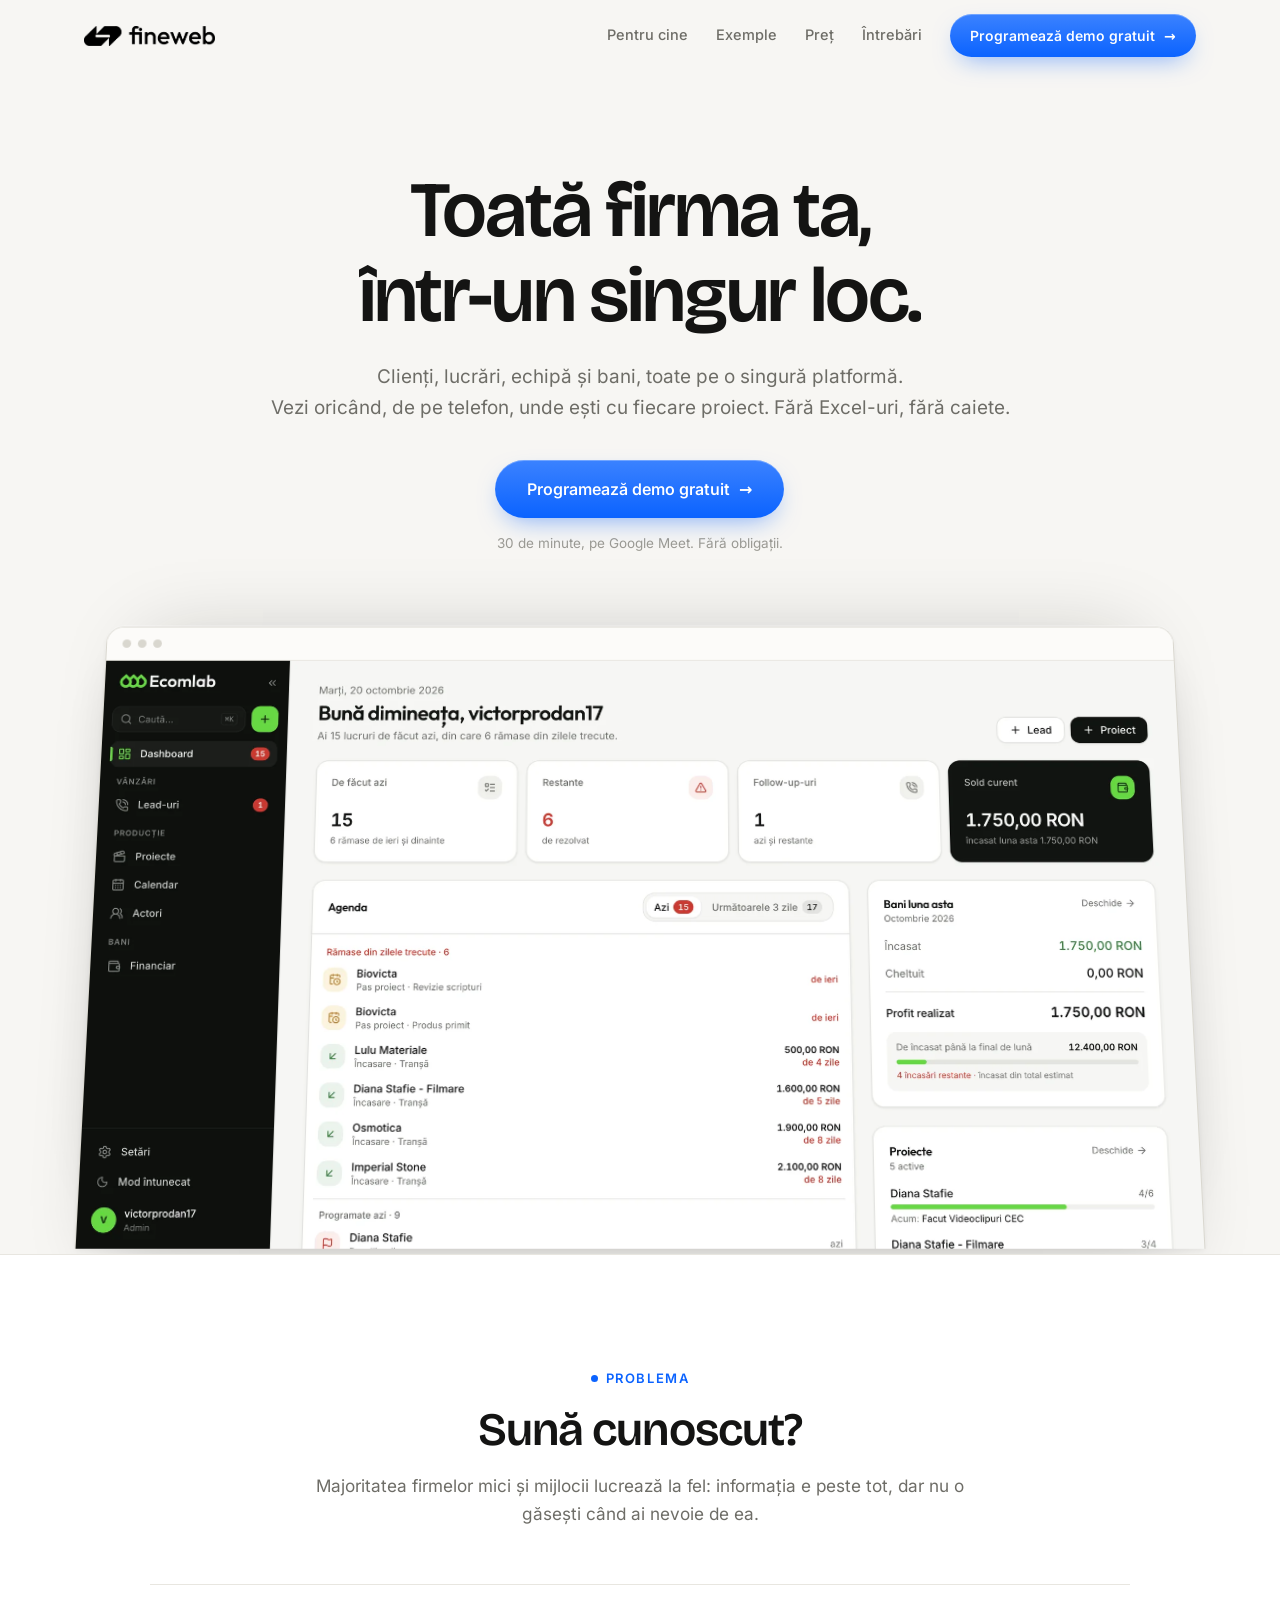
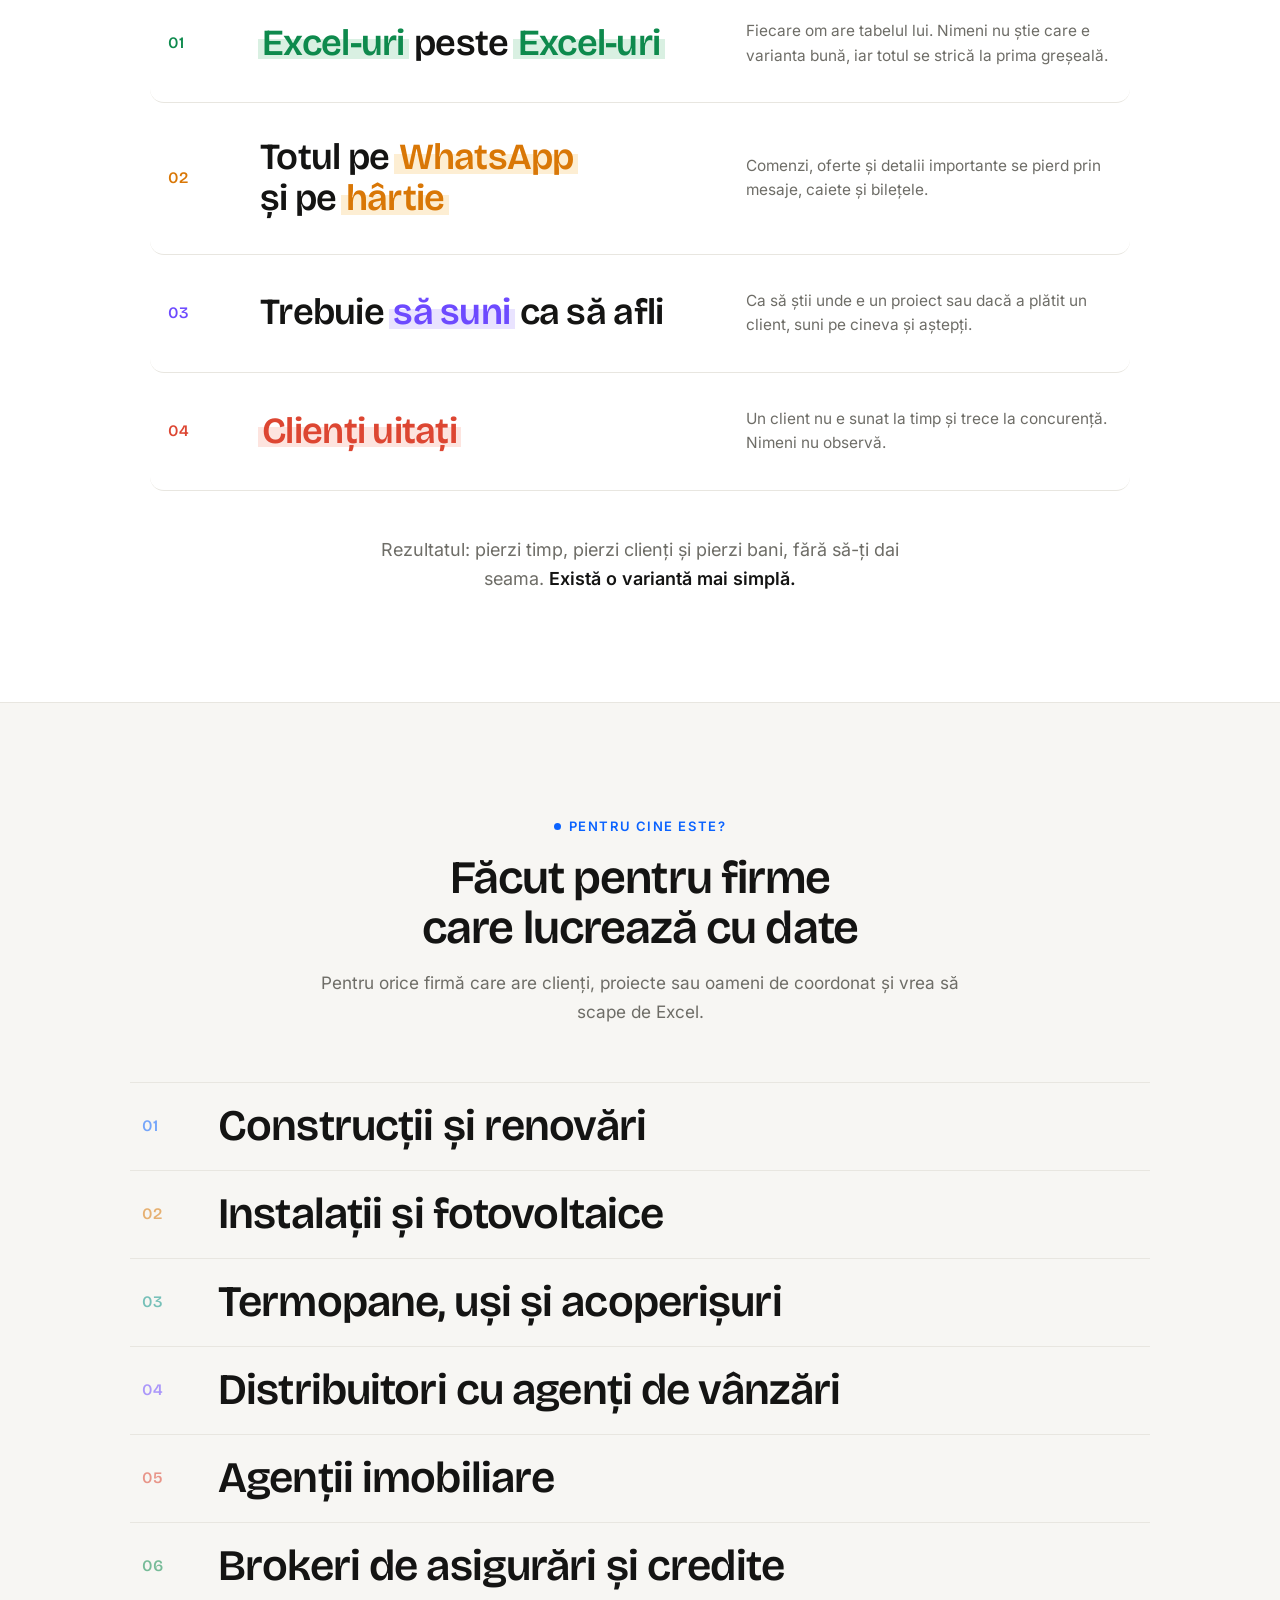
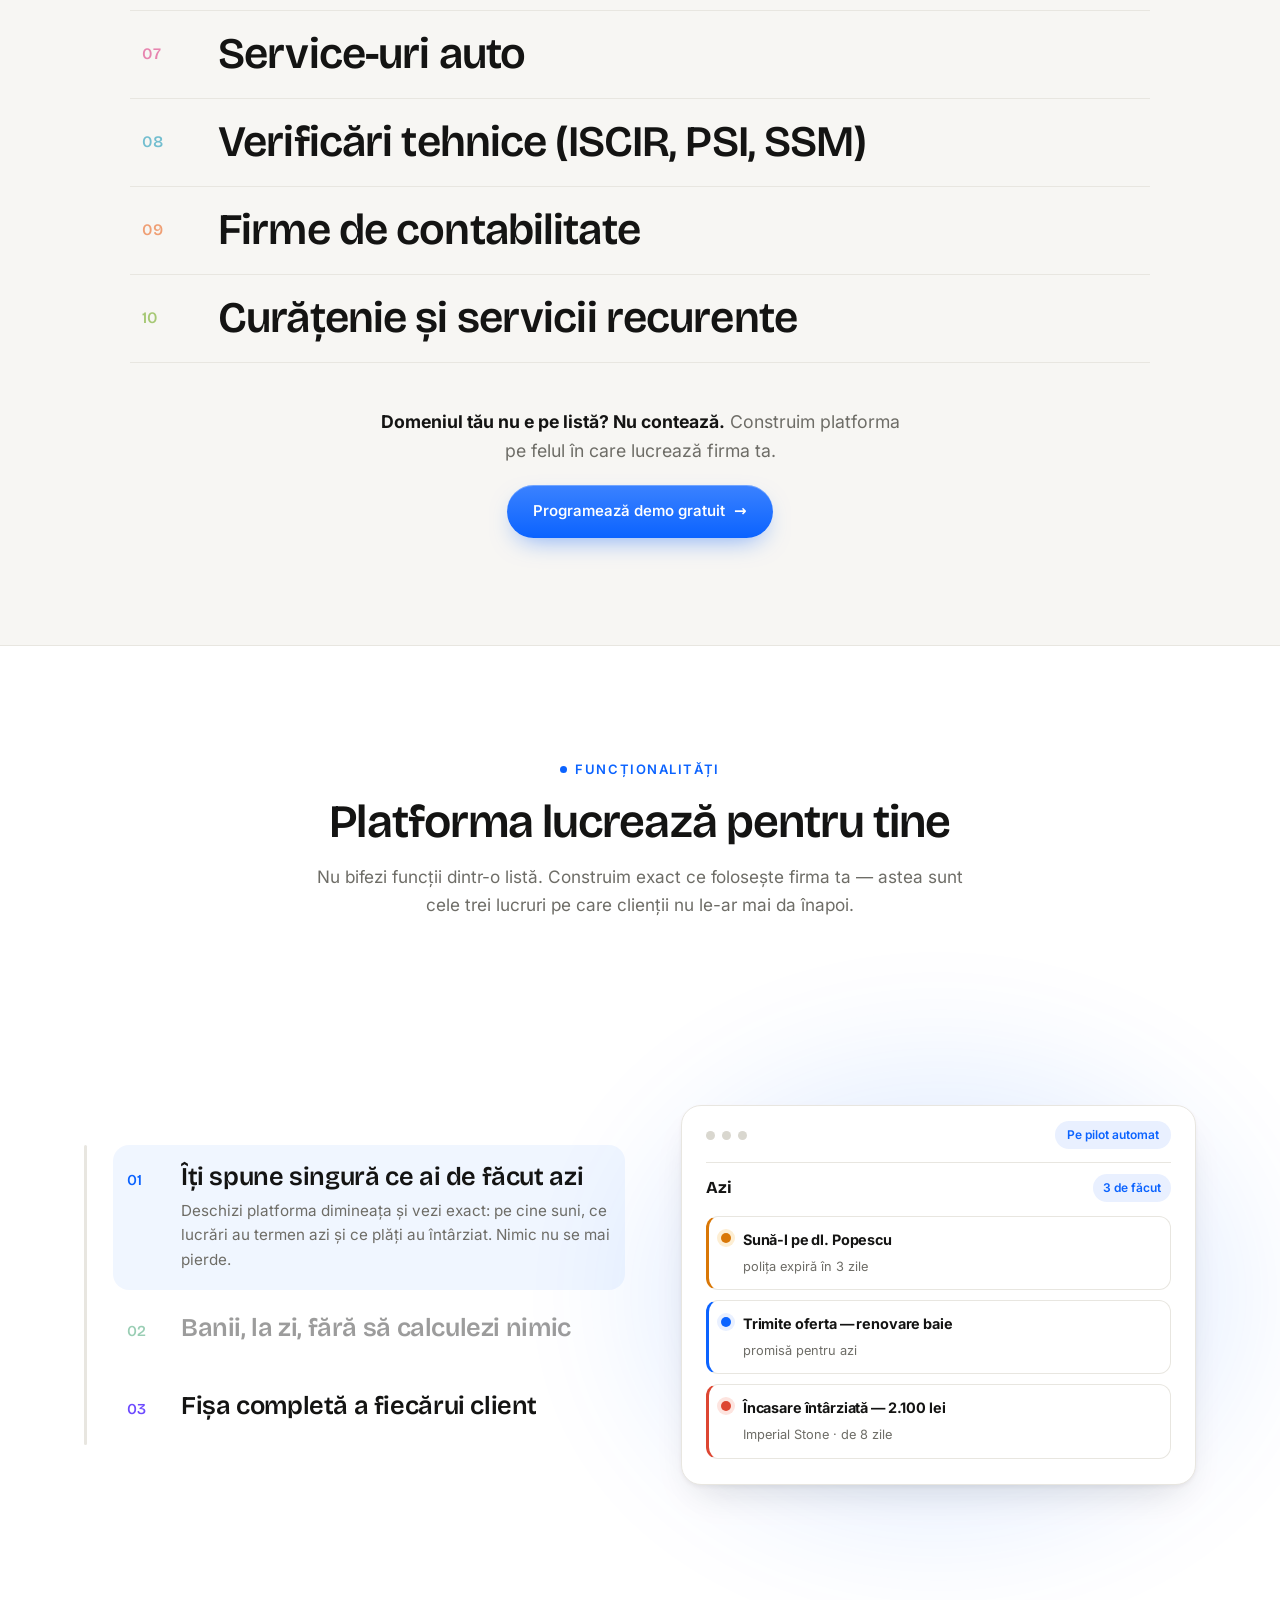
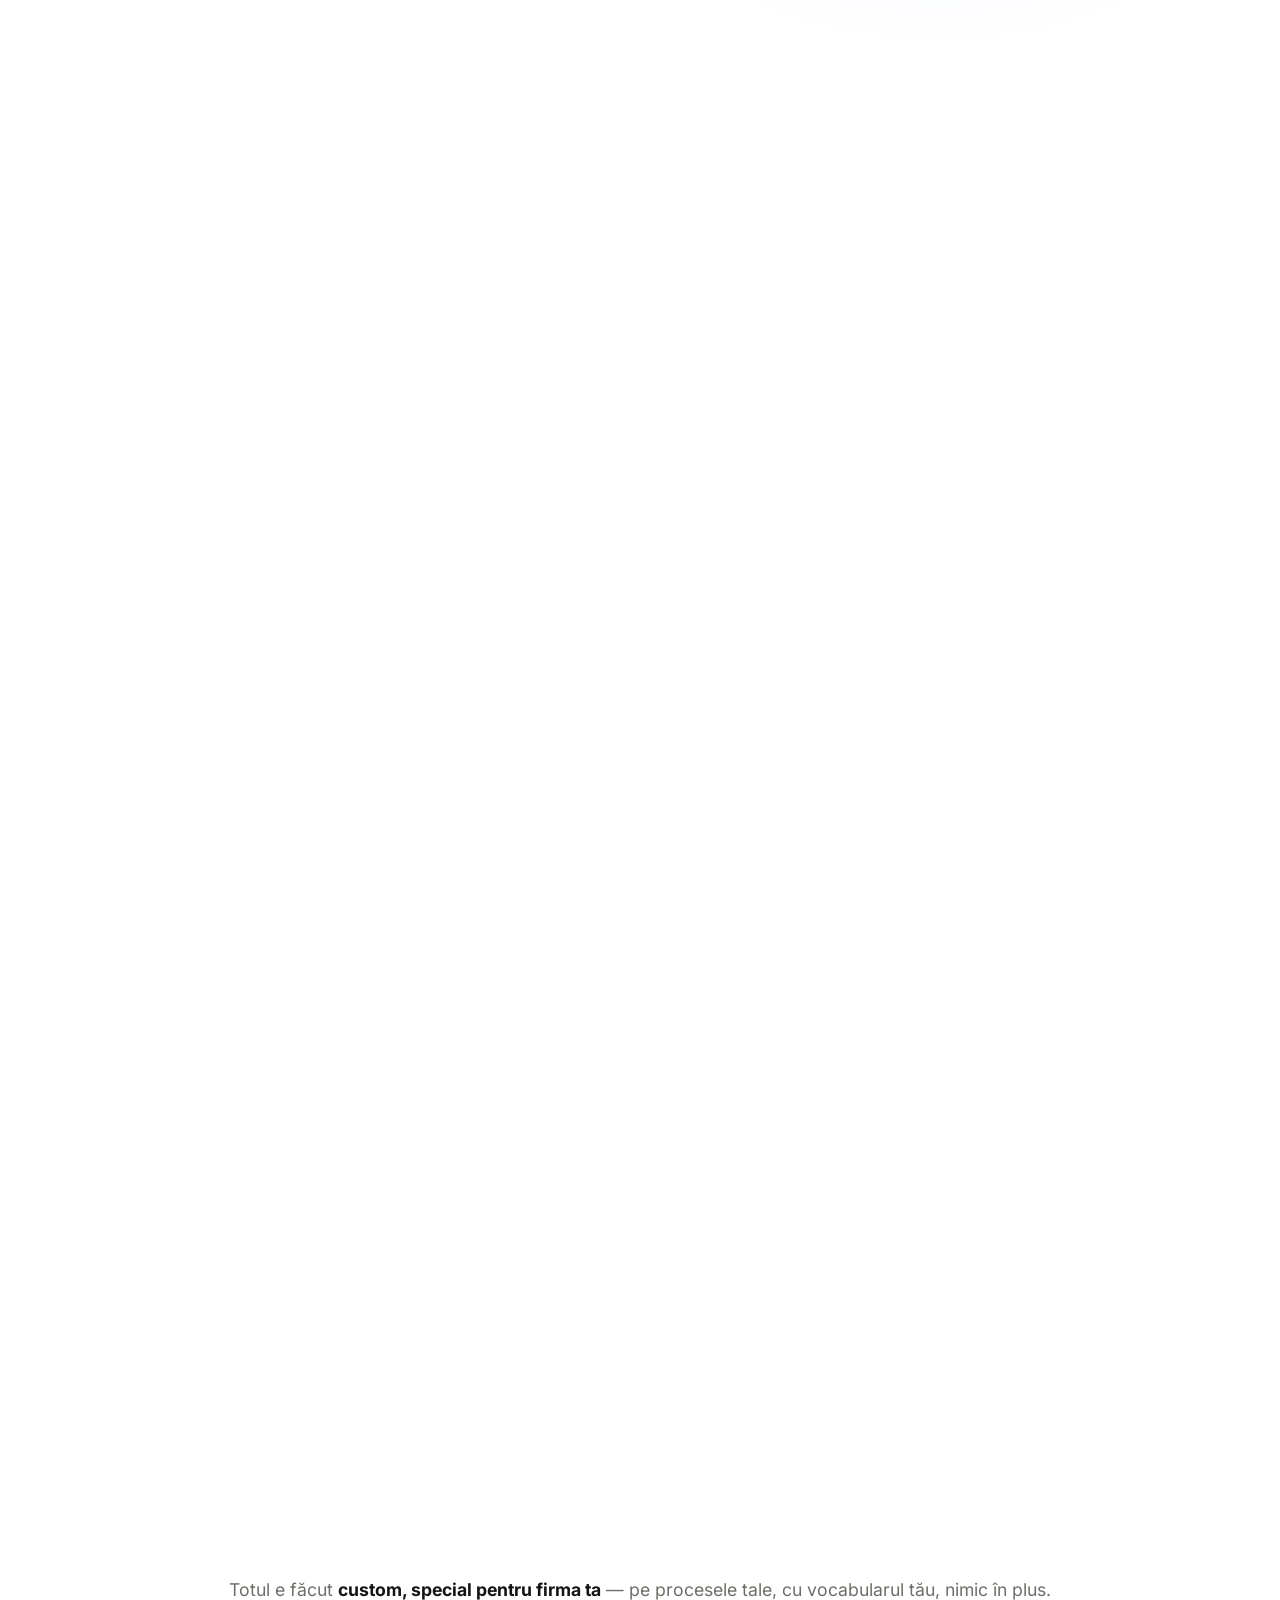
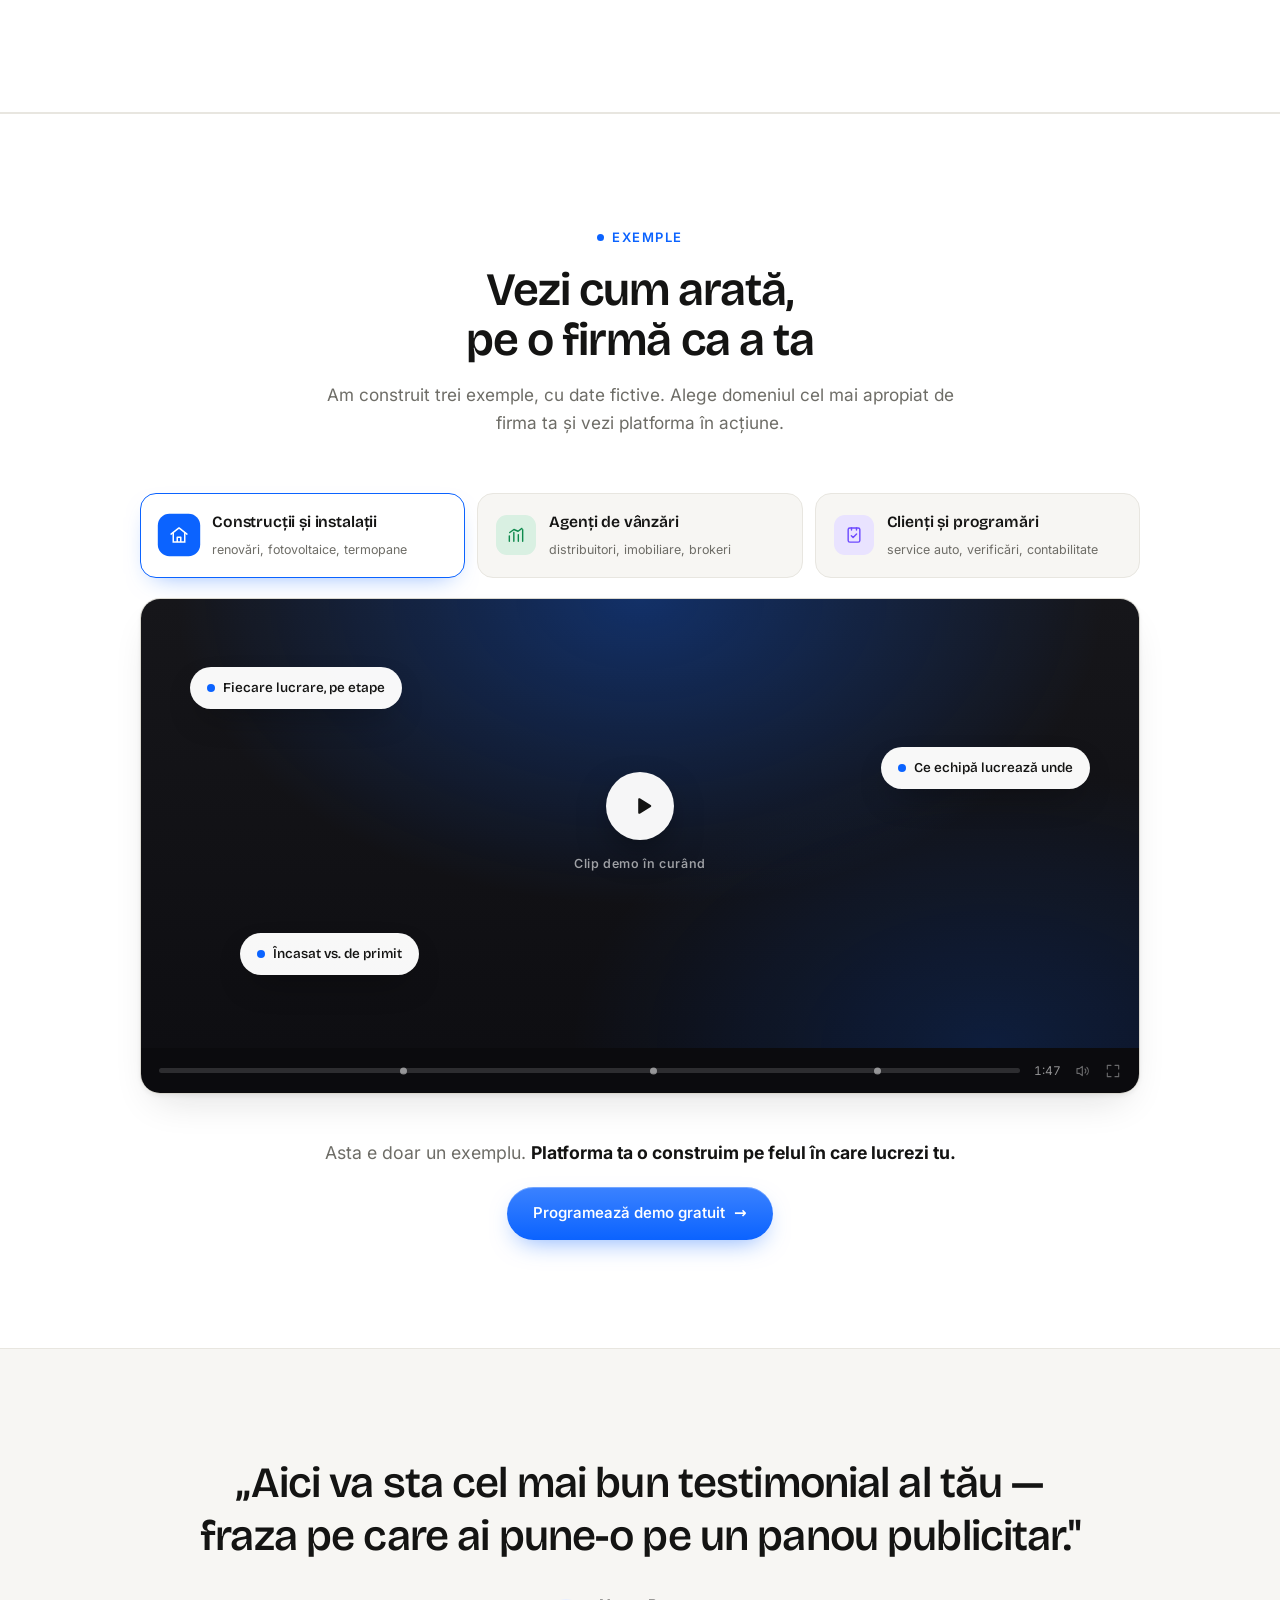
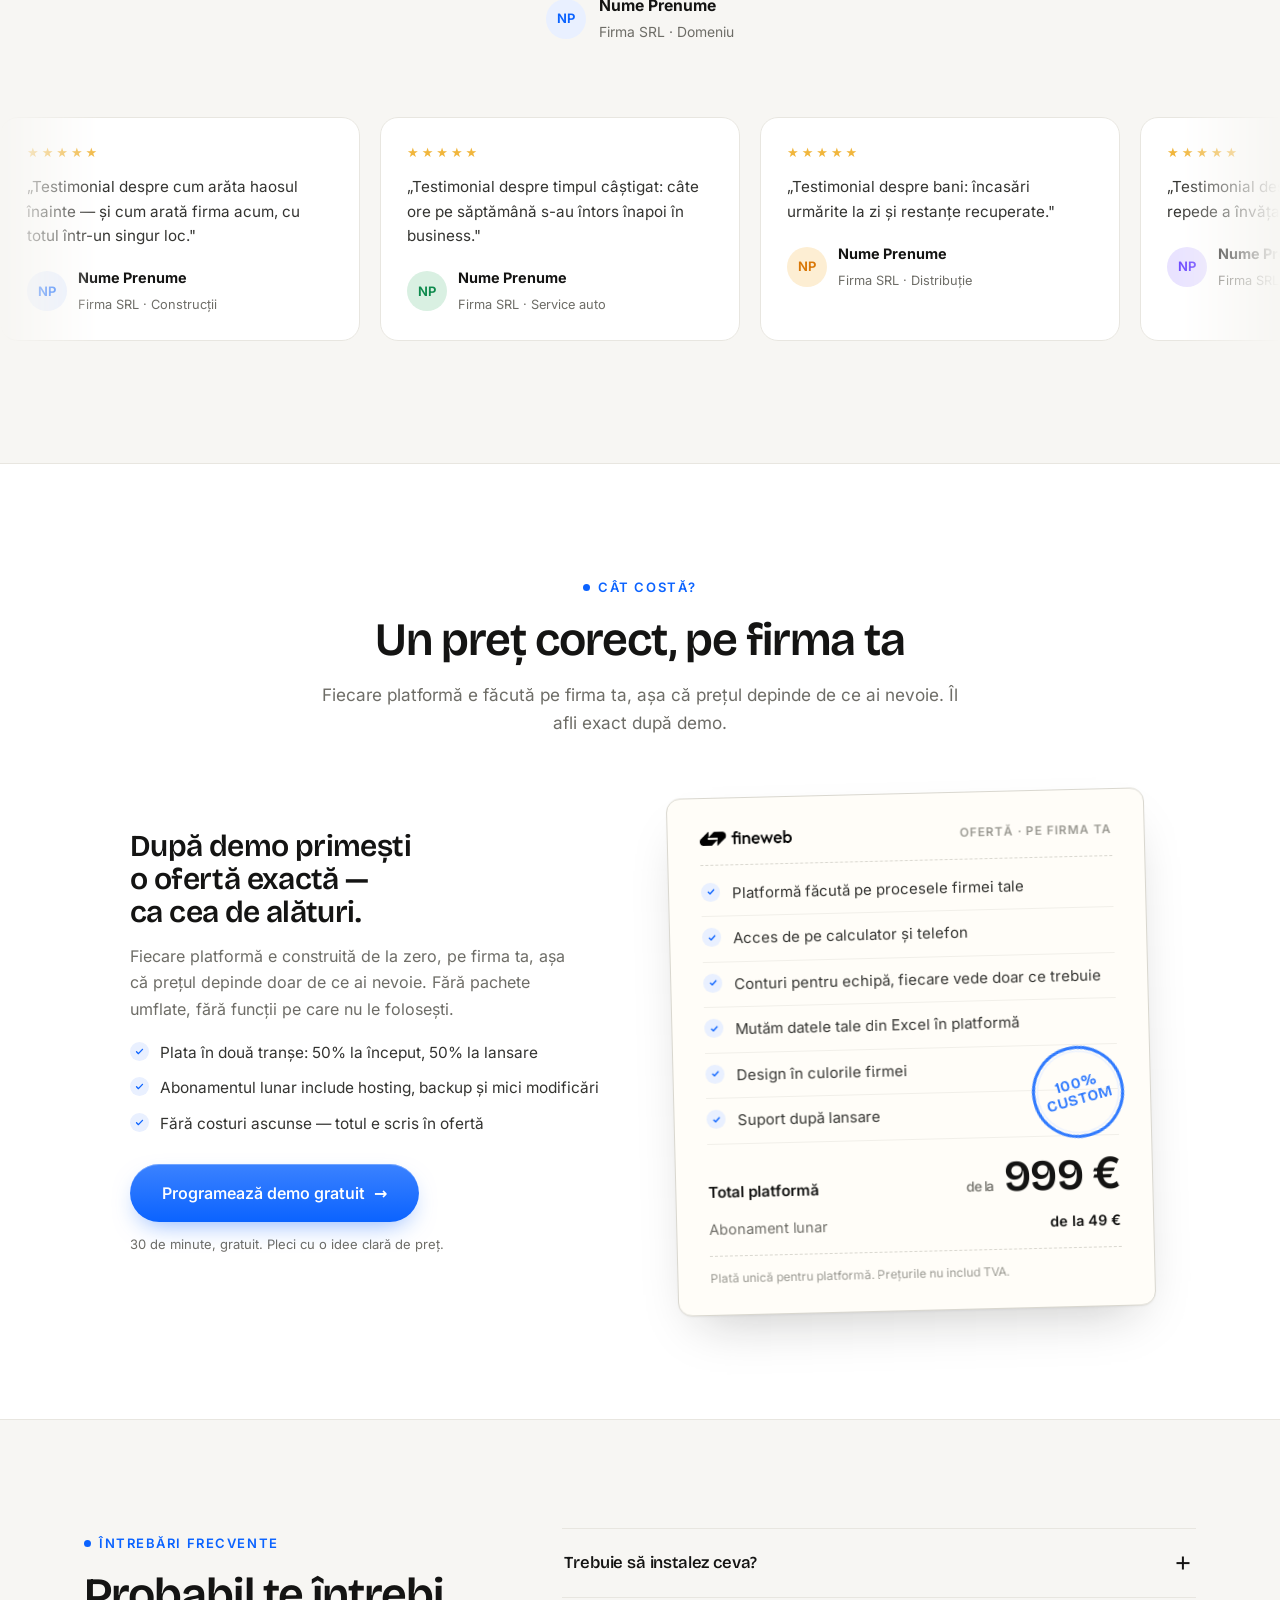
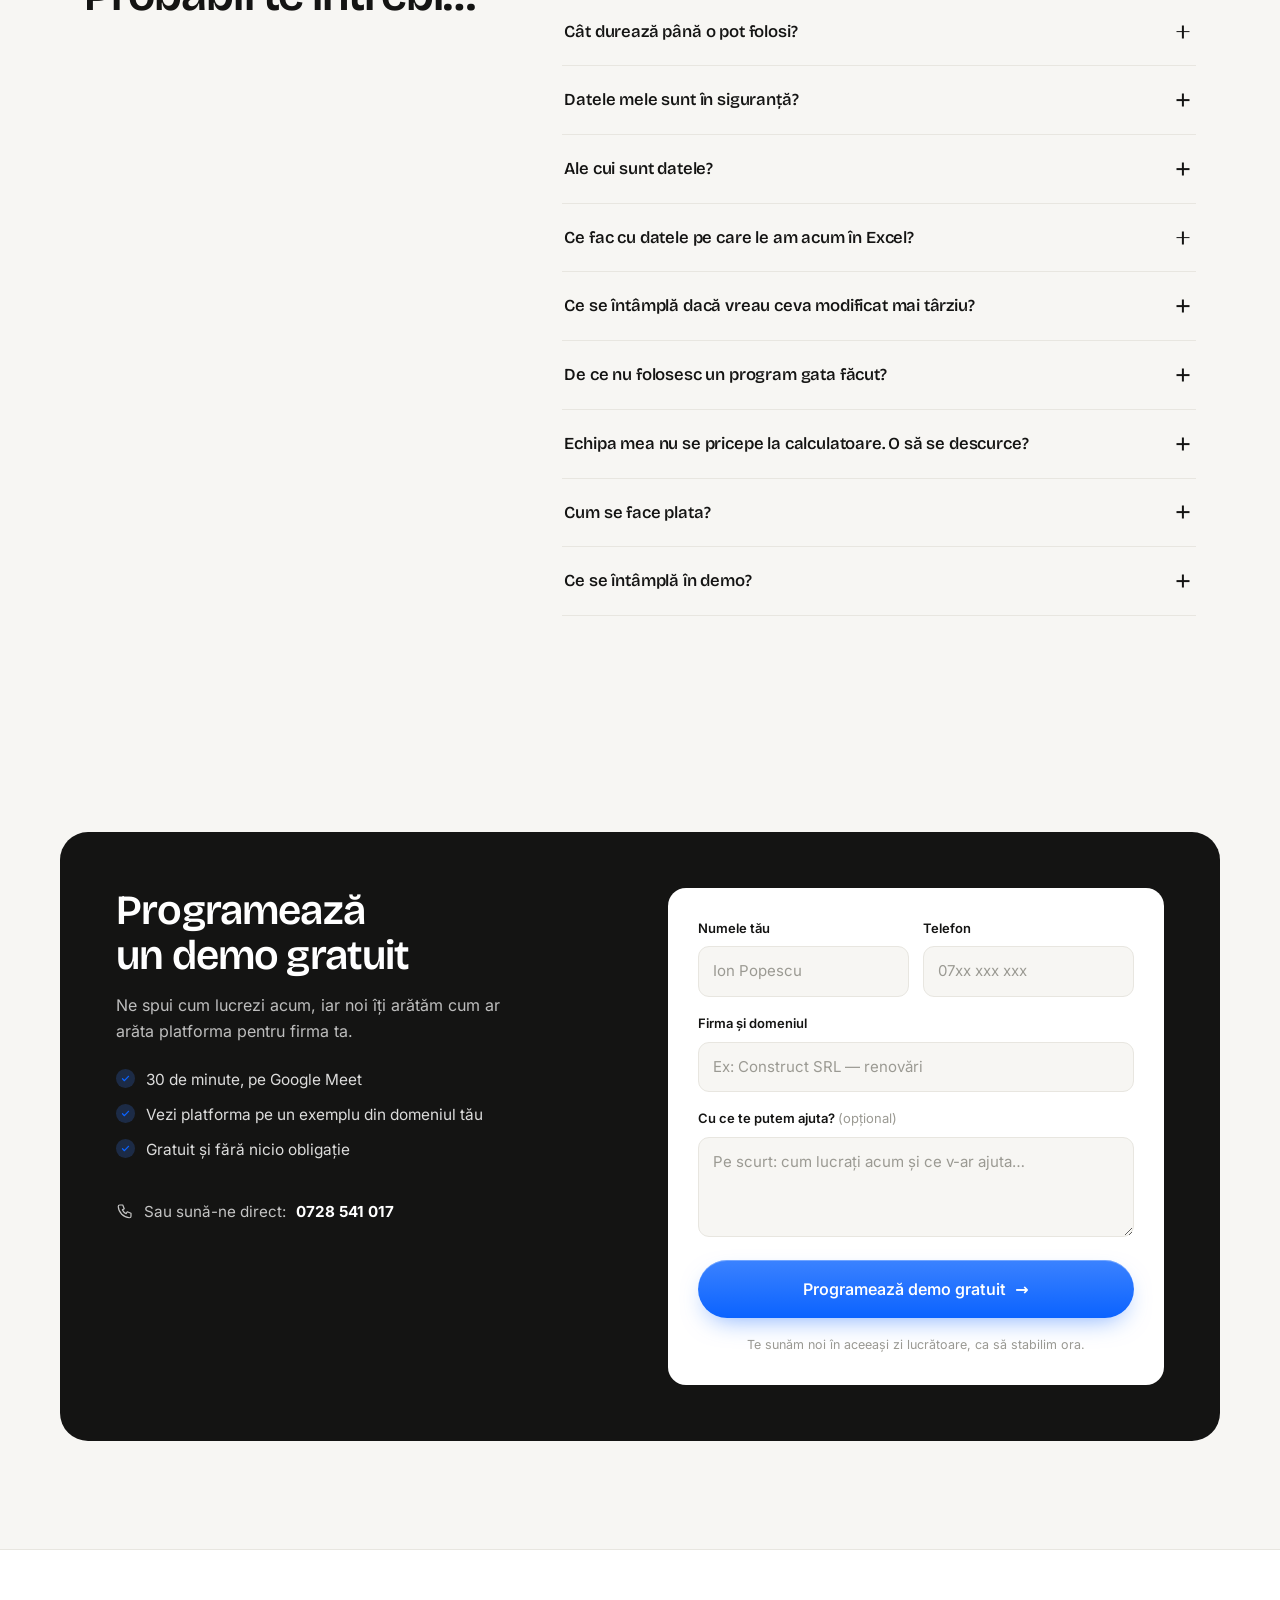
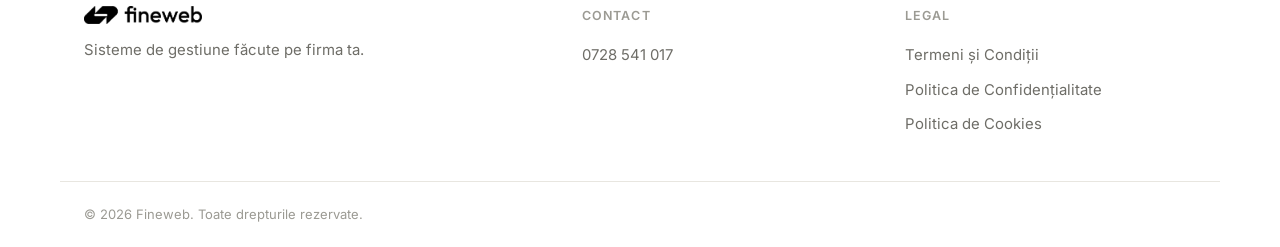
==== commit 95ba4b1c: "Rebuild the examples section as an interactive demo cinema Replace the three static cards with a seg" ====
--- a/index.html
+++ b/index.html
@@ -335,60 +335,84 @@
           apropiat de firma ta și vezi platforma în acțiune.</p>
       </div>
 
-      <div class="demo-grid">
-        <article class="d-card reveal">
-          <div class="d-media" data-demo="constructii">
-            <span class="d-play" aria-hidden="true">
-              <svg width="20" height="20" viewBox="0 0 24 24" fill="none"><path d="M8.5 5.8v12.4a1 1 0 0 0 1.5.9l10-6.2a1 1 0 0 0 0-1.8l-10-6.2a1 1 0 0 0-1.5.9Z" fill="currentColor"/></svg>
+      <div class="dx reveal" id="dx" data-ex="0">
+        <div class="dx-tabs" role="tablist" aria-label="Alege tipul de firmă">
+
+          <button type="button" class="dx-tab active" data-ex="0" role="tab" aria-selected="true"
+                  style="--xc:#0b63ff; --xc-soft:#e9f0ff;">
+            <span class="dx-ico" aria-hidden="true">
+              <svg width="20" height="20" viewBox="0 0 24 24" fill="none"><path d="m3 11 9-7 9 7" stroke="currentColor" stroke-width="1.7" stroke-linecap="round" stroke-linejoin="round"/><path d="M5.5 9.5V20h13V9.5" stroke="currentColor" stroke-width="1.7" stroke-linecap="round"/><path d="M10 20v-5.5h4V20" stroke="currentColor" stroke-width="1.7" stroke-linejoin="round"/></svg>
             </span>
-            <span class="d-soon">Clip demo în curând</span>
-          </div>
-          <div class="d-body">
-            <h3>Firmă de construcții și instalații</h3>
-            <p class="d-for">Pentru construcții, renovări, instalații, fotovoltaice, termopane.</p>
-            <ul class="checklist">
+            <span class="dx-tab-txt"><strong>Construcții și instalații</strong><em>renovări, fotovoltaice, termopane</em></span>
+          </button>
+
+          <button type="button" class="dx-tab" data-ex="1" role="tab" aria-selected="false"
+                  style="--xc:#0e8a4d; --xc-soft:#d9f0e2;">
+            <span class="dx-ico" aria-hidden="true">
+              <svg width="20" height="20" viewBox="0 0 24 24" fill="none"><path d="M4 19.5V13M9.4 19.5V9M14.8 19.5v-8M20 19.5V5.5" stroke="currentColor" stroke-width="1.7" stroke-linecap="round"/><path d="m4.5 9 5-3.6 5 2.1 4.6-3.4" stroke="currentColor" stroke-width="1.7" stroke-linecap="round" stroke-linejoin="round"/></svg>
+            </span>
+            <span class="dx-tab-txt"><strong>Agenți de vânzări</strong><em>distribuitori, imobiliare, brokeri</em></span>
+          </button>
+
+          <button type="button" class="dx-tab" data-ex="2" role="tab" aria-selected="false"
+                  style="--xc:#6d4aff; --xc-soft:#e9e3ff;">
+            <span class="dx-ico" aria-hidden="true">
+              <svg width="20" height="20" viewBox="0 0 24 24" fill="none"><rect x="5" y="3.5" width="14" height="17" rx="2" stroke="currentColor" stroke-width="1.7"/><path d="M9 3.5V6M15 3.5V6" stroke="currentColor" stroke-width="1.7" stroke-linecap="round"/><path d="m8.8 13 2.1 2.1 4.2-4.2" stroke="currentColor" stroke-width="1.7" stroke-linecap="round" stroke-linejoin="round"/></svg>
+            </span>
+            <span class="dx-tab-txt"><strong>Clienți și programări</strong><em>service auto, verificări, contabilitate</em></span>
+          </button>
+
+        </div>
+
+        <div class="dx-stage">
+
+          <div class="dx-panel active play" data-ex="0">
+            <span class="dx-chip c1">Fiecare lucrare, pe etape</span>
+            <span class="dx-chip c2">Ce echipă lucrează unde</span>
+            <span class="dx-chip c3">Încasat vs. de primit</span>
+            <ul class="dx-points checklist">
               <li>Fiecare lucrare pe etape, de la ofertă la predare</li>
               <li>Ce echipă lucrează unde</li>
               <li>Ce s-a încasat și ce mai ai de primit</li>
             </ul>
           </div>
-        </article>
-
-        <article class="d-card reveal">
-          <div class="d-media" data-demo="vanzari">
-            <span class="d-play" aria-hidden="true">
-              <svg width="20" height="20" viewBox="0 0 24 24" fill="none"><path d="M8.5 5.8v12.4a1 1 0 0 0 1.5.9l10-6.2a1 1 0 0 0 0-1.8l-10-6.2a1 1 0 0 0-1.5.9Z" fill="currentColor"/></svg>
-            </span>
-            <span class="d-soon">Clip demo în curând</span>
-          </div>
-          <div class="d-body">
-            <h3>Firmă cu agenți de vânzări</h3>
-            <p class="d-for">Pentru distribuitori, agenții imobiliare, brokeri, echipe de vânzări.</p>
-            <ul class="checklist">
+
+          <div class="dx-panel" data-ex="1">
+            <span class="dx-chip c1">Clienții fiecărui agent</span>
+            <span class="dx-chip c2">Follow-up automat</span>
+            <span class="dx-chip c3">Target și comisioane</span>
+            <ul class="dx-points checklist">
               <li>Clienții fiecărui agent, pe statusuri</li>
               <li>Reminder automat pentru follow-up</li>
               <li>Vânzări față de target și comisioane calculate singure</li>
             </ul>
           </div>
-        </article>
-
-        <article class="d-card reveal">
-          <div class="d-media" data-demo="servicii">
-            <span class="d-play" aria-hidden="true">
-              <svg width="20" height="20" viewBox="0 0 24 24" fill="none"><path d="M8.5 5.8v12.4a1 1 0 0 0 1.5.9l10-6.2a1 1 0 0 0 0-1.8l-10-6.2a1 1 0 0 0-1.5.9Z" fill="currentColor"/></svg>
-            </span>
-            <span class="d-soon">Clip demo în curând</span>
-          </div>
-          <div class="d-body">
-            <h3>Firmă cu mulți clienți și programări</h3>
-            <p class="d-for">Pentru service-uri auto, verificări tehnice, contabilitate, curățenie.</p>
-            <ul class="checklist">
+
+          <div class="dx-panel" data-ex="2">
+            <span class="dx-chip c1">Fișa fiecărui client</span>
+            <span class="dx-chip c2">Te anunță pe cine suni</span>
+            <span class="dx-chip c3">Programări și restanțe</span>
+            <ul class="dx-points checklist">
               <li>Fișa fiecărui client, cu tot istoricul</li>
               <li>Te anunță singur pe cine trebuie să suni</li>
               <li>Programări și plăți restante dintr-o privire</li>
             </ul>
           </div>
-        </article>
+
+          <div class="dx-player" aria-hidden="true">
+            <div class="dx-screen">
+              <span class="dx-play"><svg width="26" height="26" viewBox="0 0 24 24" fill="none"><path d="M8.5 5.8v12.4a1 1 0 0 0 1.5.9l10-6.2a1 1 0 0 0 0-1.8l-10-6.2a1 1 0 0 0-1.5.9Z" fill="currentColor"/></svg></span>
+              <span class="dx-soon">Clip demo în curând</span>
+            </div>
+            <div class="dx-bar">
+              <div class="dx-progress"><i></i><span class="dx-m m1"></span><span class="dx-m m2"></span><span class="dx-m m3"></span></div>
+              <span class="dx-time">1:47</span>
+              <svg class="dx-icn" width="16" height="16" viewBox="0 0 24 24" fill="none"><path d="M11 5 6.5 8.5H3v7h3.5L11 19V5Z" stroke="currentColor" stroke-width="1.7" stroke-linejoin="round"/><path d="M15 9a4.2 4.2 0 0 1 0 6M17.8 6.5a8 8 0 0 1 0 11" stroke="currentColor" stroke-width="1.7" stroke-linecap="round"/></svg>
+              <svg class="dx-icn" width="16" height="16" viewBox="0 0 24 24" fill="none"><path d="M9 3.5H3.5V9M15 3.5h5.5V9M9 20.5H3.5V15M15 20.5h5.5V15" stroke="currentColor" stroke-width="1.7" stroke-linecap="round" stroke-linejoin="round"/></svg>
+            </div>
+          </div>
+
+        </div>
       </div>
 
       <div class="demo-final reveal">
--- a/assets/css/style.css
+++ b/assets/css/style.css
@@ -867,64 +867,187 @@
   border-top: 1px solid var(--border);
   border-bottom: 1px solid var(--border);
 }
-.demo-grid{
+.dx{ --xc: #0b63ff; --xc-soft: #e9f0ff; max-width: 1000px; margin-inline: auto; }
+.dx[data-ex="1"]{ --xc: #0e8a4d; --xc-soft: #d9f0e2; }
+.dx[data-ex="2"]{ --xc: #6d4aff; --xc-soft: #e9e3ff; }
+
+.dx-tabs{
   display: grid;
   grid-template-columns: repeat(3, 1fr);
-  gap: 20px;
-}
-.d-card{
+  gap: 12px;
+  margin-bottom: 20px;
+}
+.dx-tab{
+  display: flex;
+  align-items: center;
+  gap: 13px;
+  text-align: left;
+  padding: 15px 18px;
   background: var(--bg);
   border: 1px solid var(--border);
-  border-radius: var(--radius-lg);
+  border-radius: 16px;
+  cursor: pointer;
+  transition: border-color .25s ease, background .25s ease, transform .2s ease, box-shadow .25s ease;
+}
+.dx-tab:hover{ transform: translateY(-2px); }
+.dx-tab.active{
+  background: var(--surface);
+  border-color: var(--xc);
+  box-shadow: 0 10px 26px -14px color-mix(in srgb, var(--xc) 55%, transparent);
+}
+.dx-ico{
+  flex-shrink: 0;
+  display: flex;
+  align-items: center;
+  justify-content: center;
+  width: 40px; height: 40px;
+  border-radius: 11px;
+  background: var(--xc-soft);
+  color: var(--xc);
+  transition: background .25s ease, color .25s ease, transform .25s ease;
+}
+.dx-tab.active .dx-ico{ background: var(--xc); color: #fff; transform: scale(1.06); }
+.dx-tab-txt strong{
+  display: block;
+  font-family: var(--font-display);
+  font-weight: 600;
+  font-size: 0.98rem;
+  letter-spacing: -0.01em;
+}
+.dx-tab-txt em{
+  font-style: normal;
+  color: var(--muted);
+  font-size: 0.78rem;
+}
+
+.dx-stage{ position: relative; }
+.dx-player{
+  position: relative;
+  border-radius: 20px;
   overflow: hidden;
+  border: 1px solid var(--border-strong);
+  box-shadow: var(--shadow-lift);
+}
+.dx-screen{
+  position: relative;
+  aspect-ratio: 16 / 7.2;
+  background:
+    radial-gradient(75% 110% at 50% 0%, color-mix(in srgb, var(--xc) 34%, transparent), transparent 62%),
+    radial-gradient(60% 90% at 85% 100%, color-mix(in srgb, var(--xc) 18%, transparent), transparent 70%),
+    linear-gradient(180deg, #16161a, #0e0e12);
+  transition: background .5s ease;
   display: flex;
   flex-direction: column;
-  transition: transform .2s ease, box-shadow .2s ease;
-}
-.d-card:hover{
-  transform: translateY(-4px);
-  box-shadow: var(--shadow-lift);
-}
-.d-media{
-  position: relative;
-  aspect-ratio: 16 / 10;
-  background:
-    radial-gradient(90% 120% at 50% 0%, rgba(59, 130, 255, 0.22), transparent 55%),
-    linear-gradient(180deg, #1d1d1b, #141413);
-  display: flex;
-  flex-direction: column;
   align-items: center;
   justify-content: center;
-  gap: 12px;
-}
-.d-play{
+  gap: 14px;
+}
+.dx-play{
   display: flex;
   align-items: center;
   justify-content: center;
-  width: 54px; height: 54px;
+  width: 68px; height: 68px;
   border-radius: 50%;
   background: rgba(255, 255, 255, 0.96);
   color: var(--ink);
-  padding-left: 3px;
-  box-shadow: 0 10px 28px -8px rgba(0, 0, 0, 0.5);
-}
-.d-soon{
+  padding-left: 4px;
+  box-shadow: 0 14px 36px -10px rgba(0, 0, 0, 0.55);
+  animation: play-pulse 2.6s ease-in-out infinite;
+}
+@keyframes play-pulse{
+  50%{ box-shadow: 0 14px 36px -10px rgba(0,0,0,.55), 0 0 0 16px color-mix(in srgb, #ffffff 12%, transparent); }
+}
+.dx-soon{
   font-size: 12.5px;
-  font-weight: 500;
-  letter-spacing: 0.04em;
-  color: rgba(255, 255, 255, 0.65);
-}
-.d-body{ padding: 24px 24px 28px; }
-.d-body h3{
-  font-size: 1.18rem;
-  margin-bottom: 6px;
-}
-.d-for{
-  color: var(--muted);
-  font-size: 0.9rem;
-  margin-bottom: 14px;
-}
-.d-body .checklist li{ font-size: 0.92rem; margin: 8px 0; }
+  font-weight: 550;
+  letter-spacing: 0.05em;
+  color: rgba(255, 255, 255, 0.6);
+}
+.dx-bar{
+  display: flex;
+  align-items: center;
+  gap: 14px;
+  padding: 13px 18px;
+  background: #0b0b0e;
+  color: rgba(255, 255, 255, 0.55);
+}
+.dx-progress{
+  position: relative;
+  flex: 1;
+  height: 5px;
+  border-radius: 999px;
+  background: rgba(255, 255, 255, 0.14);
+}
+.dx-progress i{
+  position: absolute;
+  left: 0; top: 0; bottom: 0;
+  width: 0;
+  border-radius: 999px;
+  background: var(--xc);
+  animation: dx-progress 9s linear infinite;
+  transition: background .5s ease;
+}
+@keyframes dx-progress{
+  from{ width: 0; }
+  to{ width: 100%; }
+}
+.dx-m{
+  position: absolute;
+  top: 50%;
+  width: 7px; height: 7px;
+  border-radius: 50%;
+  background: rgba(255, 255, 255, 0.5);
+  transform: translateY(-50%);
+}
+.dx-m.m1{ left: 28%; } .dx-m.m2{ left: 57%; } .dx-m.m3{ left: 83%; }
+.dx-time{ font-size: 12px; font-variant-numeric: tabular-nums; }
+.dx-icn{ opacity: .7; }
+
+/* panourile cu chips + bullets */
+.dx-panel{ display: none; }
+.dx-panel.active{ display: block; }
+.dx-chip{
+  position: absolute;
+  z-index: 4;
+  display: inline-flex;
+  align-items: center;
+  gap: 8px;
+  background: rgba(255, 255, 255, 0.97);
+  border-radius: 999px;
+  padding: 10px 17px;
+  font-family: var(--font-display);
+  font-weight: 550;
+  font-size: 13.5px;
+  color: var(--ink);
+  box-shadow: 0 14px 34px -12px rgba(0, 0, 0, 0.45);
+  pointer-events: none;
+}
+.dx-chip::before{
+  content: "";
+  width: 8px; height: 8px;
+  border-radius: 50%;
+  background: var(--xc);
+}
+.dx-chip.c1{ left: 5%; top: 14%; }
+.dx-chip.c2{ right: 5%; top: 30%; }
+.dx-chip.c3{ left: 10%; bottom: 24%; }
+html.js .dx-panel .dx-chip{
+  opacity: 0;
+  transform: translateY(12px) scale(.94);
+  transition: opacity .4s ease, transform .45s cubic-bezier(.22, 1.3, .36, 1);
+}
+html.js .dx-panel.play .dx-chip{ opacity: 1; transform: none; }
+html.js .dx-panel.play .dx-chip.c1{ transition-delay: .15s; }
+html.js .dx-panel.play .dx-chip.c2{ transition-delay: .3s; }
+html.js .dx-panel.play .dx-chip.c3{ transition-delay: .45s; }
+.dx-chip{ animation: chipfloat 5s ease-in-out infinite alternate; }
+.dx-chip.c2{ animation-delay: -1.8s; }
+.dx-chip.c3{ animation-delay: -3.2s; }
+@keyframes chipfloat{
+  from{ translate: 0 -4px; }
+  to{ translate: 0 4px; }
+}
+.dx-points{ display: none; }
 
 .demo-final{
   margin-top: 44px;
@@ -1441,7 +1564,6 @@
     font-size: 15px;
   }
 
-  .demo-grid{ grid-template-columns: 1fr; max-width: 560px; margin-inline: auto; }
   .faq-wrap{ grid-template-columns: 1fr; gap: 36px; }
   .faq .section-head{ position: static; text-align: center; margin-inline: auto; }
   .prog-card{ grid-template-columns: 1fr; gap: 40px; padding: 40px 28px; }
@@ -1451,6 +1573,14 @@
 .nowrap{ white-space: nowrap; }
 
 @media (max-width: 900px){
+  .dx-tabs{ grid-template-columns: 1fr; gap: 8px; }
+  .dx-tab{ padding: 13px 15px; }
+  .dx-screen{ aspect-ratio: 16 / 9; }
+  .dx-chip{ display: none; }
+  .dx-panel.active .dx-points{
+    display: block;
+    padding: 16px 4px 0;
+  }
   .fs-pin{ display: block; }
   .fs-left{ display: block; }
   .fs-progress{ display: none; }
@@ -1555,8 +1685,12 @@
 @media (prefers-reduced-motion: reduce){
   html{ scroll-behavior: auto; }
   html.js .reveal{ opacity: 1; transform: none; transition: none; }
-  .btn, .p-row, .nb-row, .nb-name, .nb-arrow, .nise-card, .d-card, .tm-card, .fs-slide, .fs-item{ transition: none; }
+  .btn, .p-row, .nb-row, .nb-name, .nb-arrow, .nise-card, .dx-tab, .tm-card, .fs-slide, .fs-item{ transition: none; }
   .tm-track{ animation: none; }
+  .dx-progress i{ animation: none; width: 35%; }
+  .dx-play{ animation: none; }
+  .dx-chip{ animation: none; }
+  html.js .dx-panel .dx-chip{ opacity: 1; transform: none; transition: none; }
   html.js .pret-receipt .pr-items li{ opacity: 1; transform: none; transition: none; }
   html.js .pret-receipt .pr-stamp{ opacity: .85; transform: rotate(-14deg) scale(1); animation: none !important; }
   .pr-paper{ transition: none; }
@@ -1737,14 +1871,9 @@
 
 /* ---- Reveal in cascada pentru griduri ---- */
 @media (min-width: 761px){
-  html.js .demo-grid .reveal:nth-child(2){ transition-delay: .08s; }
-  html.js .demo-grid .reveal:nth-child(3){ transition-delay: .16s; }
 }
 
 /* ---- Micro-interactiuni pe carduri ---- */
-.d-card{ transform-style: preserve-3d; }
-.d-play{ transition: transform .3s cubic-bezier(.34, 1.56, .64, 1); }
-.d-card:hover .d-play{ transform: scale(1.12); }
 
 /* ---- FAQ: continut animat (inaltimea o anima JS-ul) ---- */
 .faq-list details p{ overflow: hidden; }
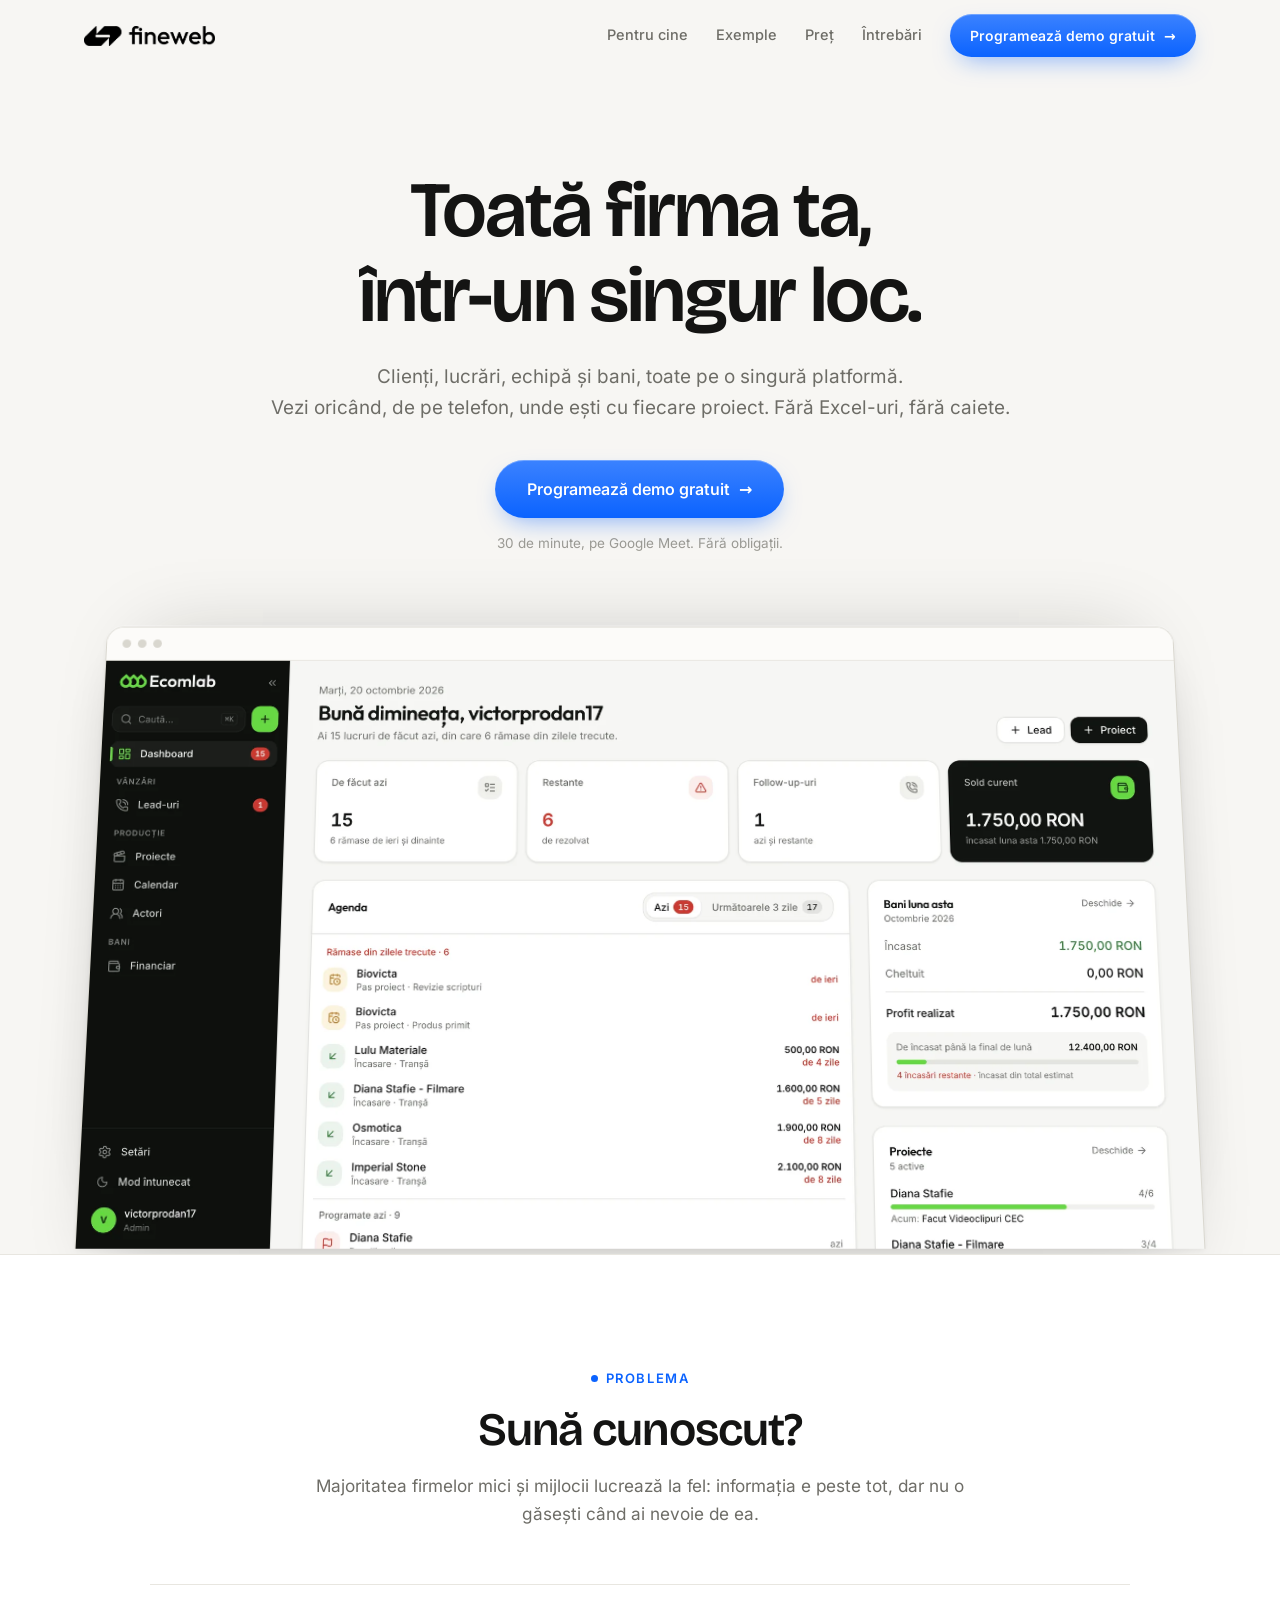
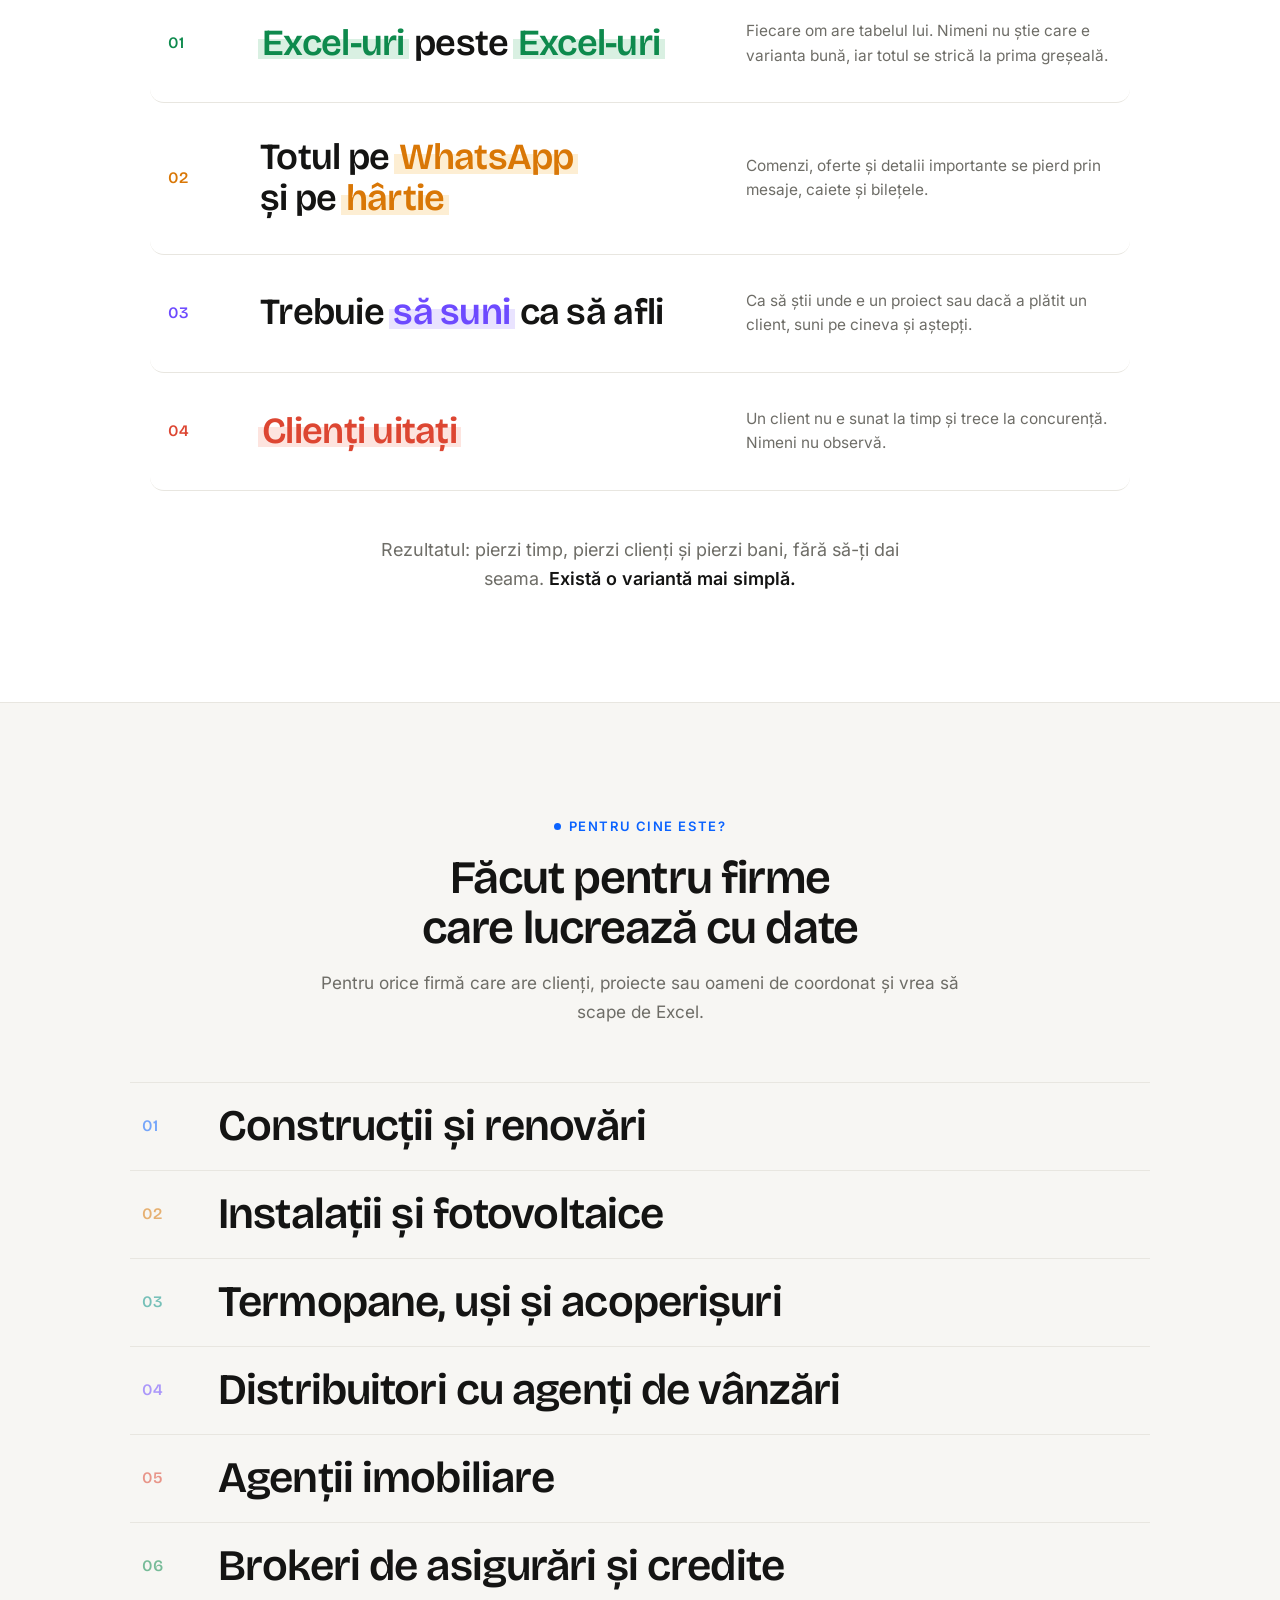
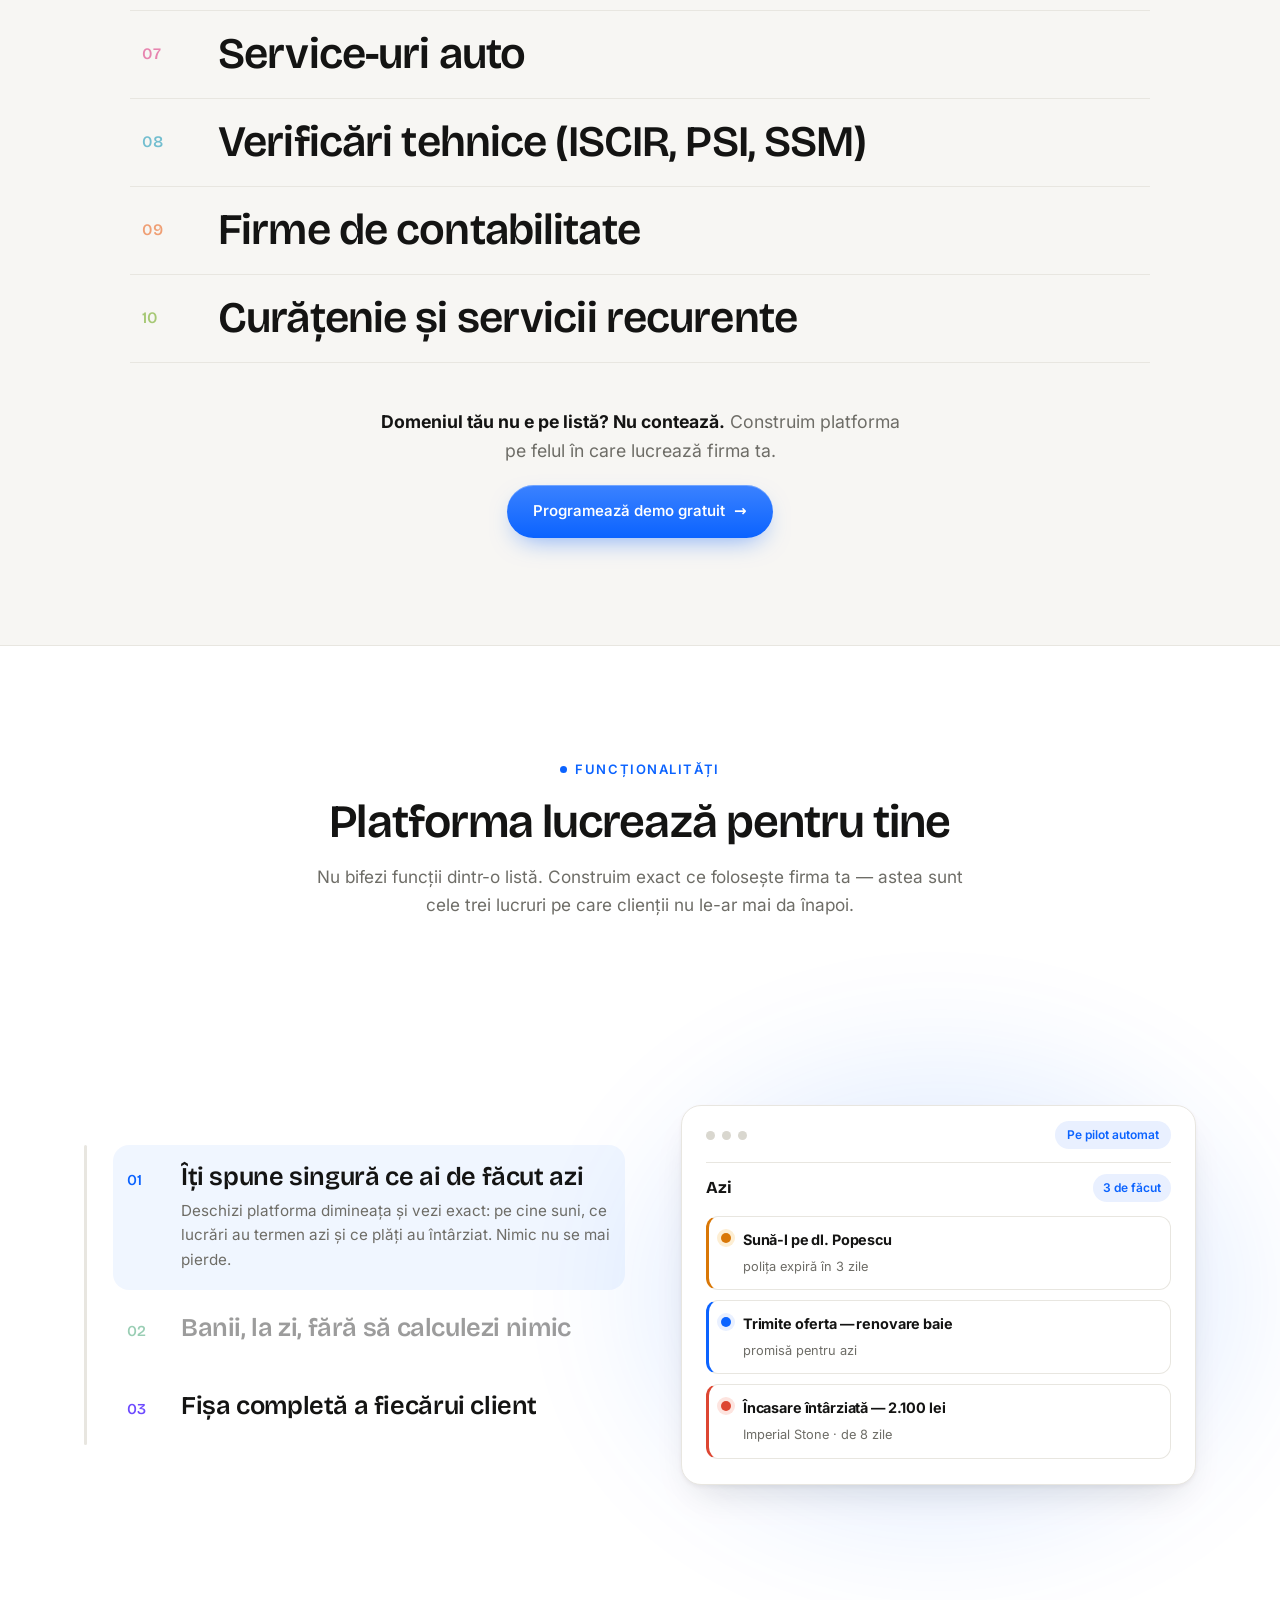
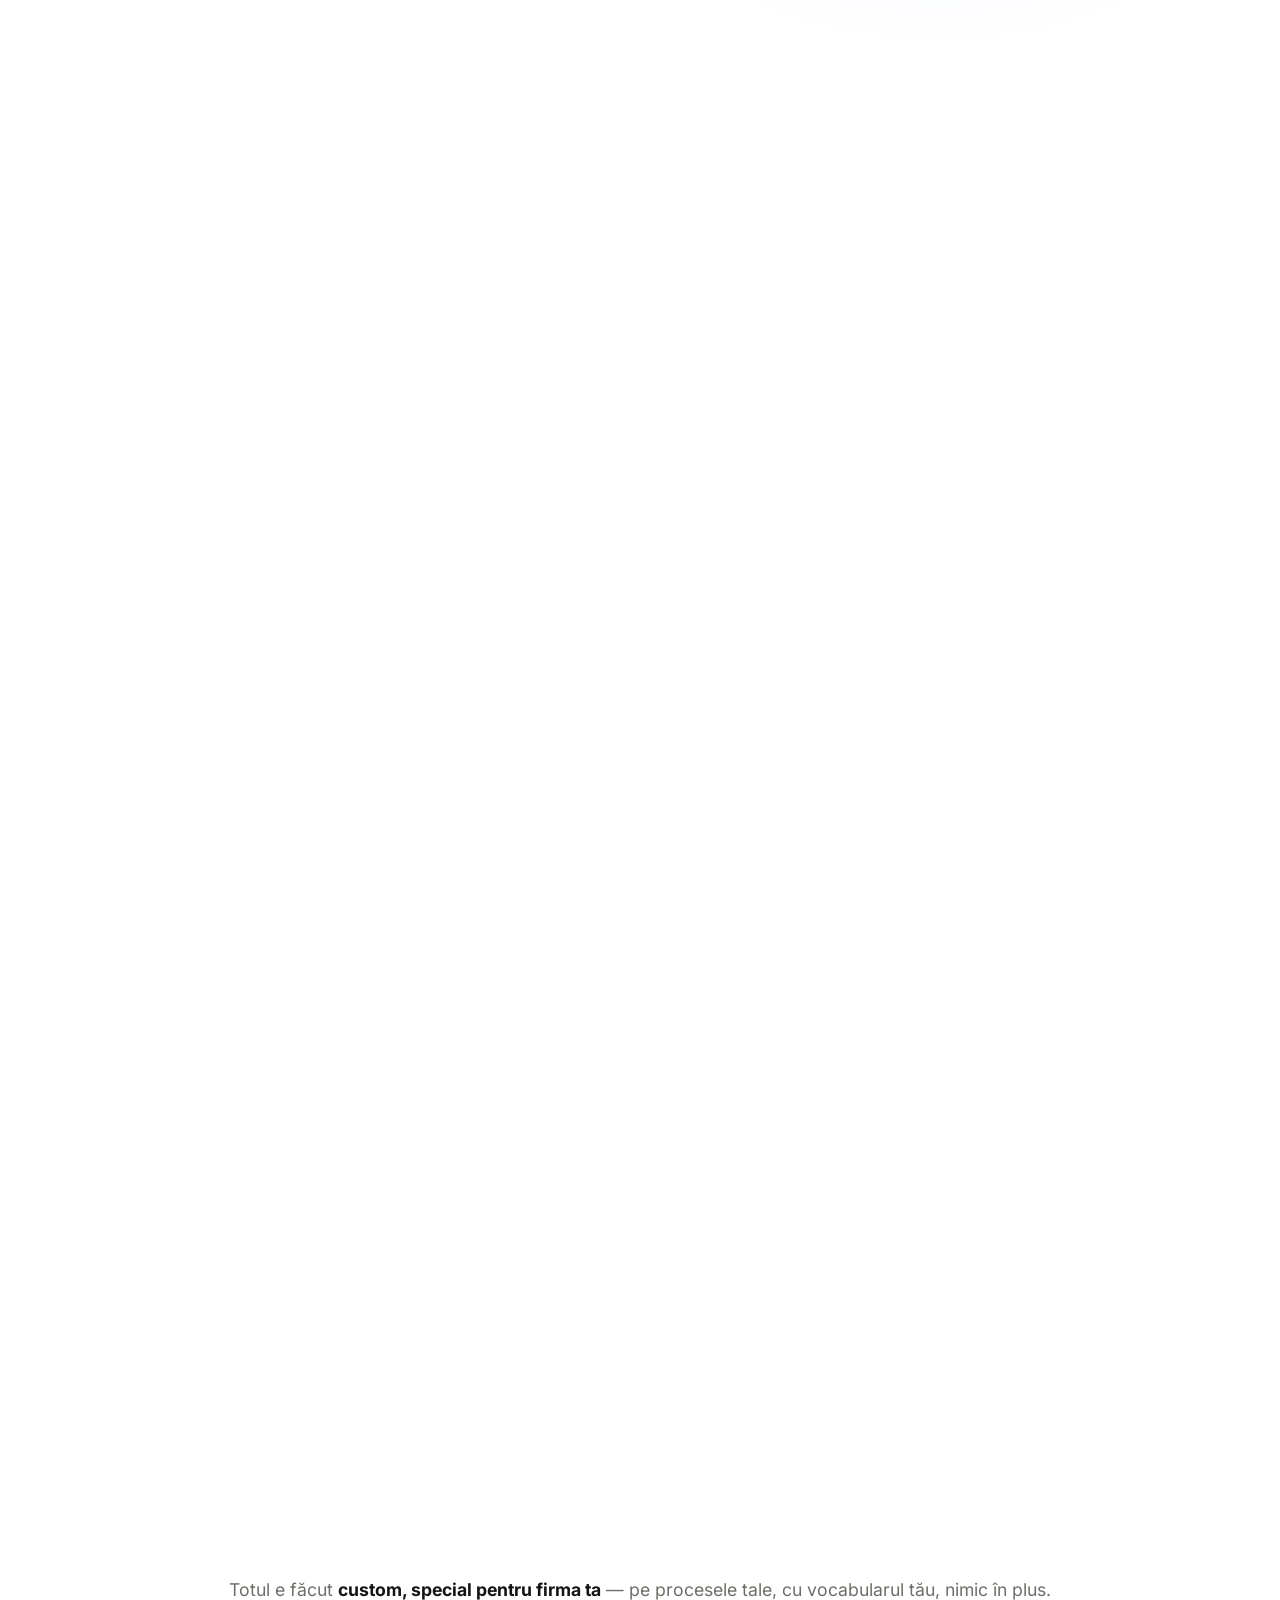
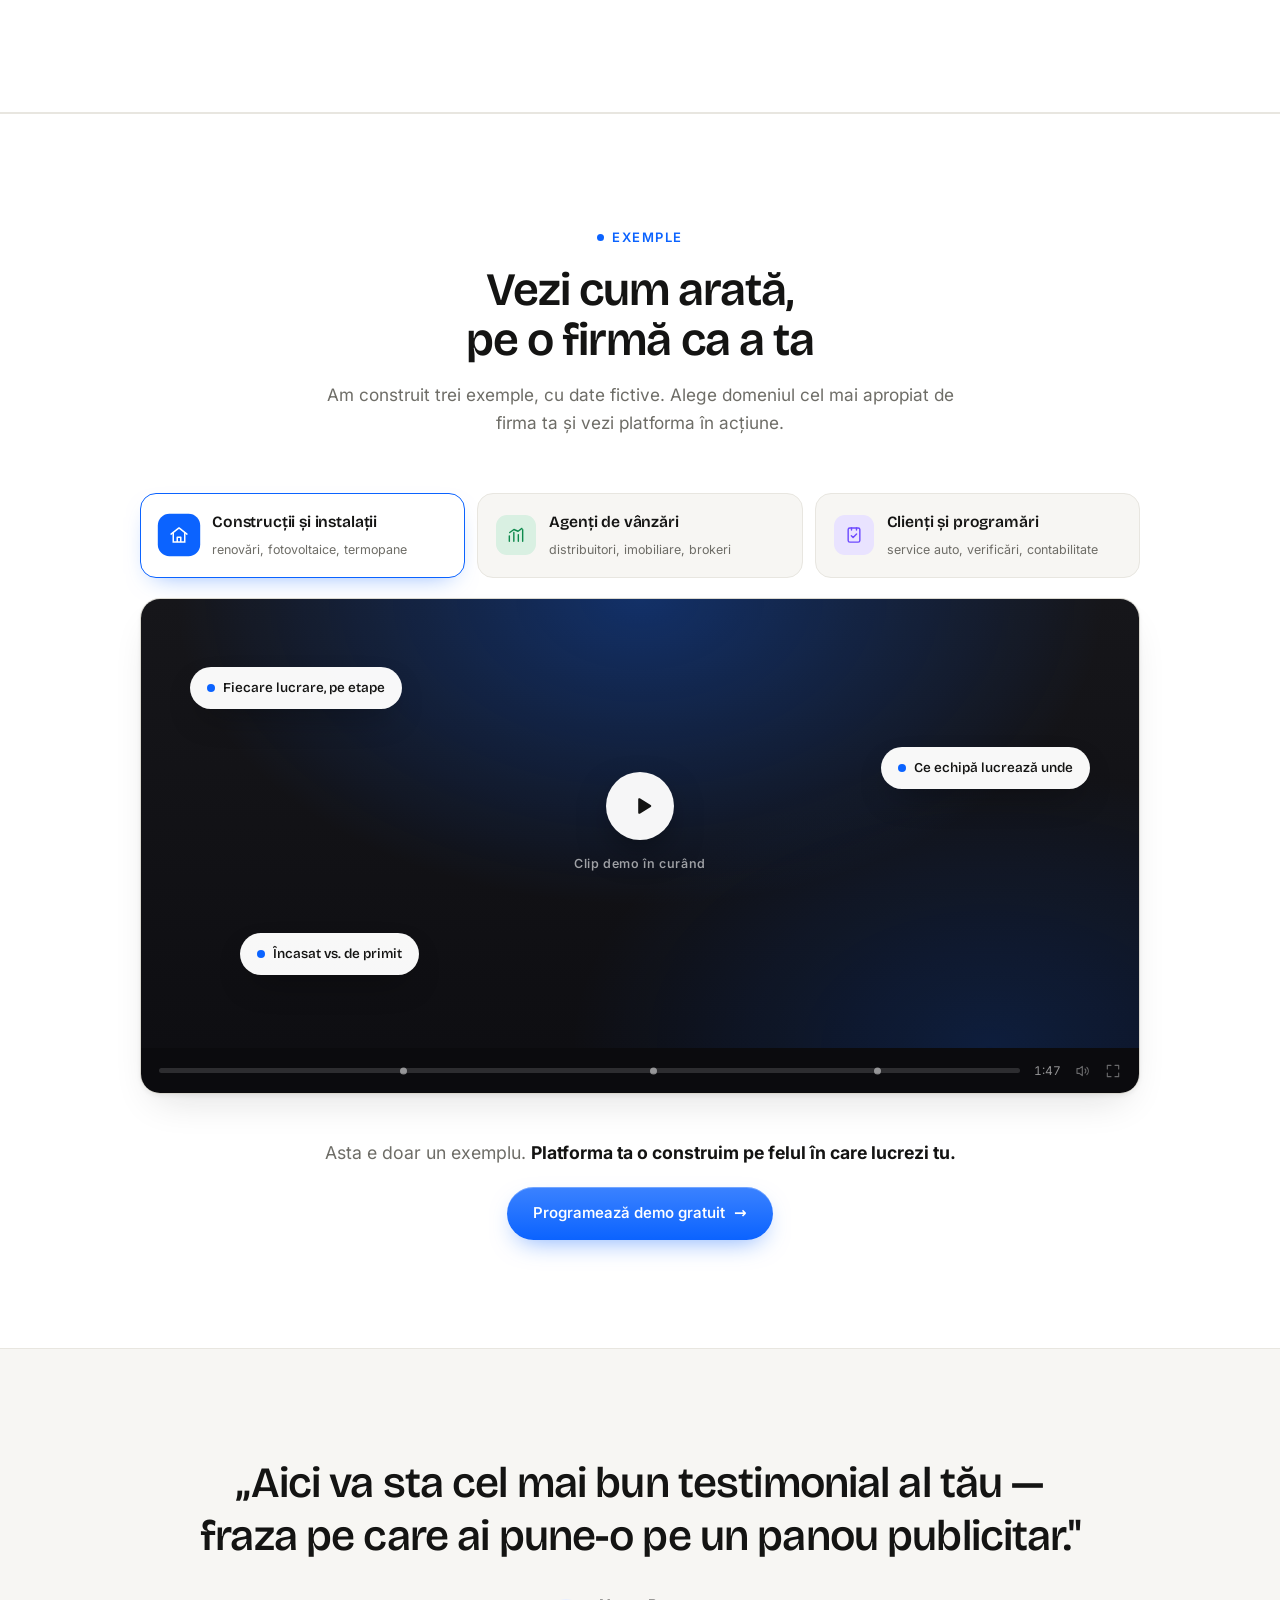
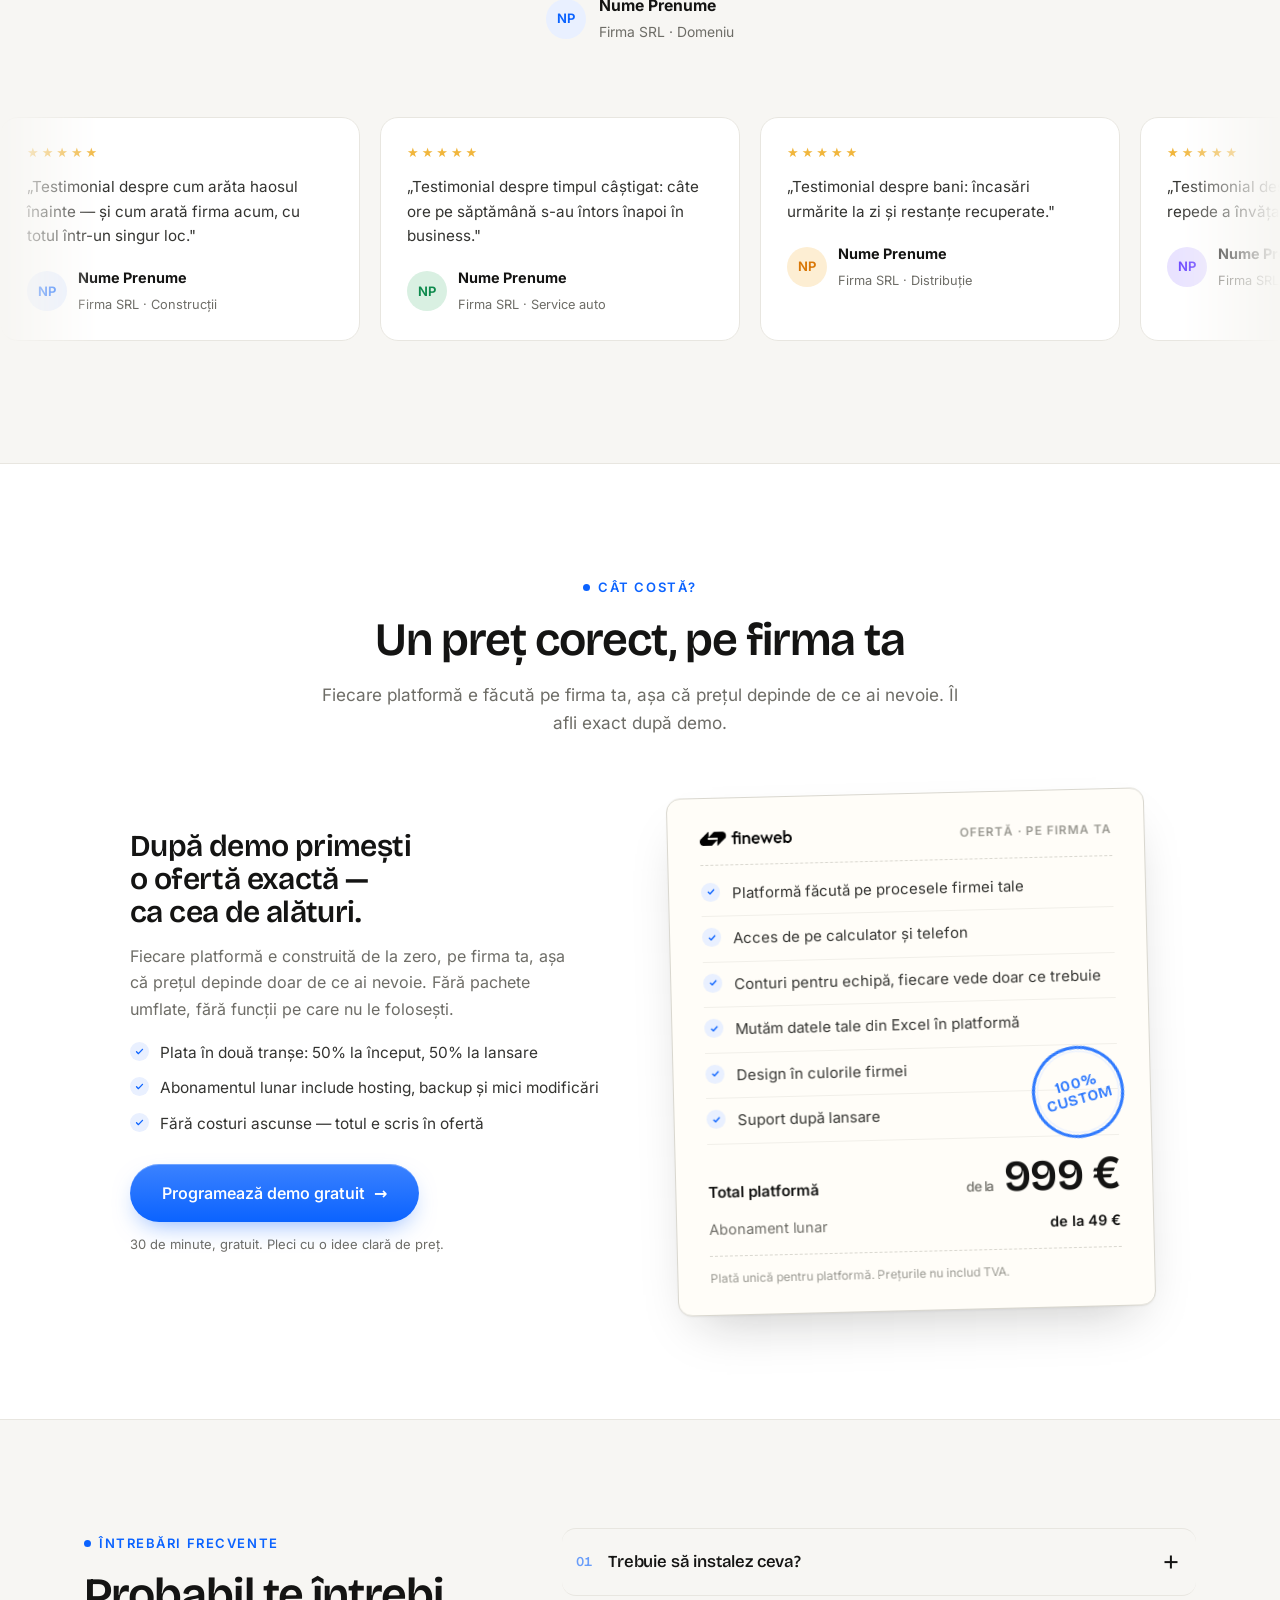
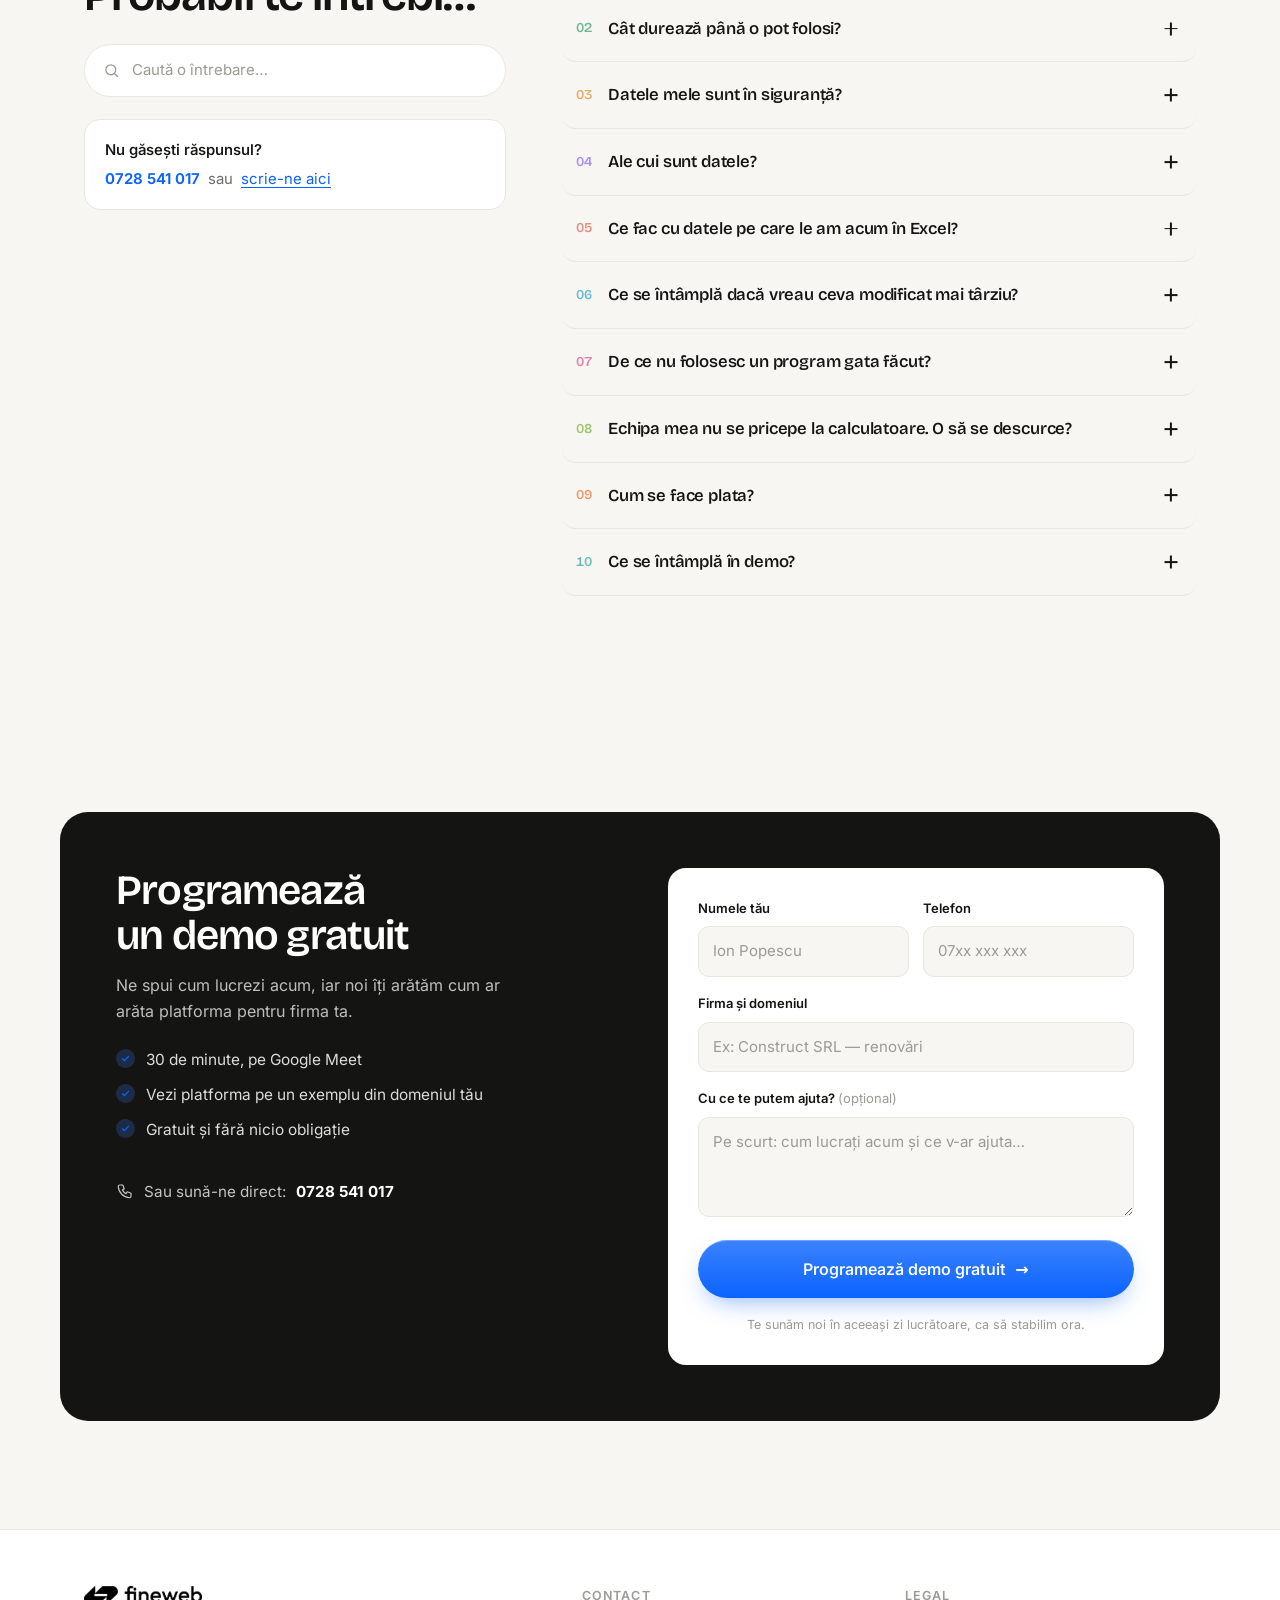
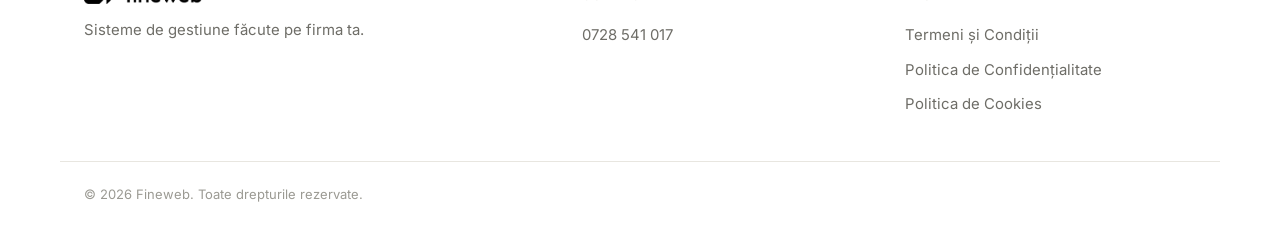
==== commit f28b74b6: "Make the FAQ interactive: live search, colored numbering, help card Left column gains a live search " ====
--- a/index.html
+++ b/index.html
@@ -600,60 +600,76 @@
   <!-- ============ FAQ ============ -->
   <section class="faq section" id="faq">
     <div class="container faq-wrap">
-      <div class="section-head reveal">
-        <p class="kicker">Întrebări frecvente</p>
-        <h2>Probabil te întrebi…</h2>
+      <div class="faq-side reveal">
+        <div class="section-head">
+          <p class="kicker">Întrebări frecvente</p>
+          <h2>Probabil te întrebi…</h2>
+        </div>
+
+        <label class="faq-search" for="faq-q">
+          <svg width="17" height="17" viewBox="0 0 24 24" fill="none" aria-hidden="true"><circle cx="11" cy="11" r="7" stroke="currentColor" stroke-width="1.8"/><path d="m16.5 16.5 4 4" stroke="currentColor" stroke-width="1.8" stroke-linecap="round"/></svg>
+          <input id="faq-q" type="search" placeholder="Caută o întrebare…" autocomplete="off">
+        </label>
+
+        <div class="faq-help">
+          <p>Nu găsești răspunsul?</p>
+          <a href="tel:+40728541017"><strong>0728 541 017</strong></a>
+          <span>sau</span>
+          <a class="faq-help-link" href="#programeaza">scrie-ne aici</a>
+        </div>
       </div>
 
       <div class="faq-list reveal">
-        <details>
-          <summary>Trebuie să instalez ceva?<span class="faq-plus" aria-hidden="true"></span></summary>
+        <details style="--qc:#0b63ff;" class="reveal">
+          <summary><span class="faq-num">01</span>Trebuie să instalez ceva?<span class="faq-plus" aria-hidden="true"></span></summary>
           <p>Nu. Platforma merge din browser, pe calculator, tabletă sau telefon. Intri cu adresa de
             email și parola, ca pe orice site.</p>
         </details>
-        <details>
-          <summary>Cât durează până o pot folosi?<span class="faq-plus" aria-hidden="true"></span></summary>
+        <details style="--qc:#0e8a4d;" class="reveal">
+          <summary><span class="faq-num">02</span>Cât durează până o pot folosi?<span class="faq-plus" aria-hidden="true"></span></summary>
           <p>Între 2 și 7 săptămâni, în funcție de cât de complexă e. În acest timp îți arătăm
             progresul în fiecare săptămână.</p>
         </details>
-        <details>
-          <summary>Datele mele sunt în siguranță?<span class="faq-plus" aria-hidden="true"></span></summary>
+        <details style="--qc:#d97706;" class="reveal">
+          <summary><span class="faq-num">03</span>Datele mele sunt în siguranță?<span class="faq-plus" aria-hidden="true"></span></summary>
           <p>Da. Datele sunt găzduite pe servere din Uniunea Europeană, cu backup zilnic. Fiecare om
             din echipă vede doar ce are voie să vadă.</p>
         </details>
-        <details>
-          <summary>Ale cui sunt datele?<span class="faq-plus" aria-hidden="true"></span></summary>
+        <details style="--qc:#6d4aff;" class="reveal">
+          <summary><span class="faq-num">04</span>Ale cui sunt datele?<span class="faq-plus" aria-hidden="true"></span></summary>
           <p>Ale tale. Oricând ceri, primești un export complet al lor.</p>
         </details>
-        <details>
-          <summary>Ce fac cu datele pe care le am acum în Excel?<span class="faq-plus" aria-hidden="true"></span></summary>
+        <details style="--qc:#dd4632;" class="reveal">
+          <summary><span class="faq-num">05</span>Ce fac cu datele pe care le am acum în Excel?<span class="faq-plus" aria-hidden="true"></span></summary>
           <p>Le mutăm noi în platformă, ca să nu o iei de la zero.</p>
         </details>
-        <details>
-          <summary>Ce se întâmplă dacă vreau ceva modificat mai târziu?<span class="faq-plus" aria-hidden="true"></span></summary>
+        <details style="--qc:#0891b2;" class="reveal">
+          <summary><span class="faq-num">06</span>Ce se întâmplă dacă vreau ceva modificat mai târziu?<span class="faq-plus" aria-hidden="true"></span></summary>
           <p>Abonamentul lunar include în fiecare lună câteva ore de mici modificări. Pentru lucruri
             mai mari îți facem o estimare separată, înainte să începem.</p>
         </details>
-        <details>
-          <summary>De ce nu folosesc un program gata făcut?<span class="faq-plus" aria-hidden="true"></span></summary>
+        <details style="--qc:#db2777;" class="reveal">
+          <summary><span class="faq-num">07</span>De ce nu folosesc un program gata făcut?<span class="faq-plus" aria-hidden="true"></span></summary>
           <p>Programele gata făcute te obligă să lucrezi cum vor ele. Platforma noastră e construită
             pe felul în care lucrezi deja tu, așa că echipa o învață repede.</p>
         </details>
-        <details>
-          <summary>Echipa mea nu se pricepe la calculatoare. O să se descurce?<span class="faq-plus" aria-hidden="true"></span></summary>
+        <details style="--qc:#65a30d;" class="reveal">
+          <summary><span class="faq-num">08</span>Echipa mea nu se pricepe la calculatoare. O să se descurce?<span class="faq-plus" aria-hidden="true"></span></summary>
           <p>Da. Facem platforma cât mai simplă, cu doar ce folosiți voi, și vă arătăm cum merge la
             lansare.</p>
         </details>
-        <details>
-          <summary>Cum se face plata?<span class="faq-plus" aria-hidden="true"></span></summary>
+        <details style="--qc:#ea580c;" class="reveal">
+          <summary><span class="faq-num">09</span>Cum se face plata?<span class="faq-plus" aria-hidden="true"></span></summary>
           <p>50% la început și 50% la lansare. Abonamentul lunar începe din luna în care platforma
             intră în folosință.</p>
         </details>
-        <details>
-          <summary>Ce se întâmplă în demo?<span class="faq-plus" aria-hidden="true"></span></summary>
+        <details style="--qc:#0d9488;" class="reveal">
+          <summary><span class="faq-num">10</span>Ce se întâmplă în demo?<span class="faq-plus" aria-hidden="true"></span></summary>
           <p>O discuție de 30 de minute pe Google Meet. Ne spui cum lucrezi acum, iar noi îți arătăm
             cum ar arăta platforma pentru firma ta. Este gratuit și nu te obligă la nimic.</p>
         </details>
+        <p class="faq-empty" id="faq-empty" hidden>Nicio întrebare nu se potrivește. Încearcă alt cuvânt
+          sau <a href="#programeaza">întreabă-ne direct</a>.</p>
       </div>
     </div>
   </section>
--- a/assets/css/style.css
+++ b/assets/css/style.css
@@ -1330,32 +1330,94 @@
   gap: 56px;
   align-items: start;
 }
+.faq-side{
+  position: sticky;
+  top: 110px;
+}
 .faq .section-head{
   text-align: left;
-  margin: 0;
-  position: sticky;
-  top: 110px;
-}
+  margin: 0 0 24px;
+}
+.faq-search{
+  display: flex;
+  align-items: center;
+  gap: 10px;
+  background: var(--surface);
+  border: 1px solid var(--border);
+  border-radius: 999px;
+  padding: 12px 18px;
+  color: var(--muted-2);
+  transition: border-color .2s ease, box-shadow .2s ease;
+}
+.faq-search:focus-within{
+  border-color: var(--accent);
+  box-shadow: 0 0 0 3px rgba(11, 99, 255, 0.12);
+  color: var(--accent);
+}
+.faq-search input{
+  flex: 1;
+  border: none;
+  background: none;
+  font-size: 15px;
+  color: var(--ink);
+}
+.faq-search input:focus{ outline: none; }
+.faq-search input::placeholder{ color: var(--muted-2); }
+.faq-help{
+  margin-top: 22px;
+  background: var(--surface);
+  border: 1px solid var(--border);
+  border-radius: 16px;
+  padding: 18px 20px;
+  font-size: 0.93rem;
+  color: var(--muted);
+}
+.faq-help p{ margin-bottom: 4px; font-weight: 550; color: var(--ink); }
+.faq-help strong{ color: var(--accent); font-weight: 650; }
+.faq-help span{ margin: 0 4px; }
+.faq-help-link{
+  color: var(--accent);
+  text-decoration: underline;
+  text-underline-offset: 3px;
+}
+
 .faq-list details{
   border-bottom: 1px solid var(--border);
-}
-.faq-list details:first-child{ border-top: 1px solid var(--border); }
+  border-radius: 14px;
+  transition: background .25s ease;
+}
+.faq-list details:first-of-type{ border-top: 1px solid var(--border); }
+.faq-list details[open]{
+  background: color-mix(in srgb, var(--qc, var(--accent)) 5%, transparent);
+}
 .faq-list summary{
   display: flex;
   align-items: center;
-  justify-content: space-between;
-  gap: 20px;
-  padding: 20px 2px;
+  gap: 16px;
+  padding: 19px 14px;
   font-family: var(--font-display);
   font-weight: 550;
   font-size: 1.05rem;
   letter-spacing: -0.01em;
   transition: color .15s ease;
 }
-.faq-list summary:hover{ color: var(--accent); }
+.faq-num{
+  flex-shrink: 0;
+  font-size: 0.85rem;
+  font-weight: 550;
+  color: var(--qc, var(--accent));
+  opacity: .6;
+  transition: opacity .2s ease;
+  font-variant-numeric: tabular-nums;
+}
+.faq-list summary:hover{ color: var(--qc, var(--accent)); }
+.faq-list summary:hover .faq-num,
+.faq-list details[open] .faq-num{ opacity: 1; }
+.faq-list details[open] summary{ color: var(--qc, var(--accent)); }
 .faq-plus{
   position: relative;
   flex-shrink: 0;
+  margin-left: auto;
   width: 22px; height: 22px;
 }
 .faq-plus::before, .faq-plus::after{
@@ -1371,11 +1433,35 @@
 details[open] .faq-plus::after{ transform: translate(-50%, -50%) rotate(0deg); }
 .faq-list details p{
   color: var(--muted);
-  padding: 0 44px 20px 2px;
+  padding: 0 50px 20px 44px;
   font-size: 0.97rem;
-}
-
-/* ============ Programeaza ============ */
+  overflow: hidden;
+}
+.faq-empty{
+  padding: 22px 4px;
+  color: var(--muted);
+  font-size: 0.97rem;
+}
+.faq-empty a{
+  color: var(--accent);
+  text-decoration: underline;
+  text-underline-offset: 3px;
+}
+
+/* intrebarile intra in cascada */
+@media (min-width: 761px){
+  html.js .faq-list details.reveal:nth-child(2){ transition-delay: .04s; }
+  html.js .faq-list details.reveal:nth-child(3){ transition-delay: .08s; }
+  html.js .faq-list details.reveal:nth-child(4){ transition-delay: .12s; }
+  html.js .faq-list details.reveal:nth-child(5){ transition-delay: .16s; }
+  html.js .faq-list details.reveal:nth-child(6){ transition-delay: .20s; }
+  html.js .faq-list details.reveal:nth-child(7){ transition-delay: .24s; }
+  html.js .faq-list details.reveal:nth-child(8){ transition-delay: .28s; }
+  html.js .faq-list details.reveal:nth-child(9){ transition-delay: .32s; }
+  html.js .faq-list details.reveal:nth-child(10){ transition-delay: .36s; }
+}
+
+/* ============ Programeaza ============ *//* ============ Programeaza ============ */
 .prog-card{
   display: grid;
   grid-template-columns: 1fr 1fr;
@@ -1565,7 +1651,9 @@
   }
 
   .faq-wrap{ grid-template-columns: 1fr; gap: 36px; }
-  .faq .section-head{ position: static; text-align: center; margin-inline: auto; }
+  .faq-side{ position: static; }
+  .faq .section-head{ text-align: center; margin-inline: auto; }
+  .faq-list details p{ padding: 0 14px 18px 44px; }
   .prog-card{ grid-template-columns: 1fr; gap: 40px; padding: 40px 28px; }
   .footer-inner{ grid-template-columns: 1fr 1fr; }
 }
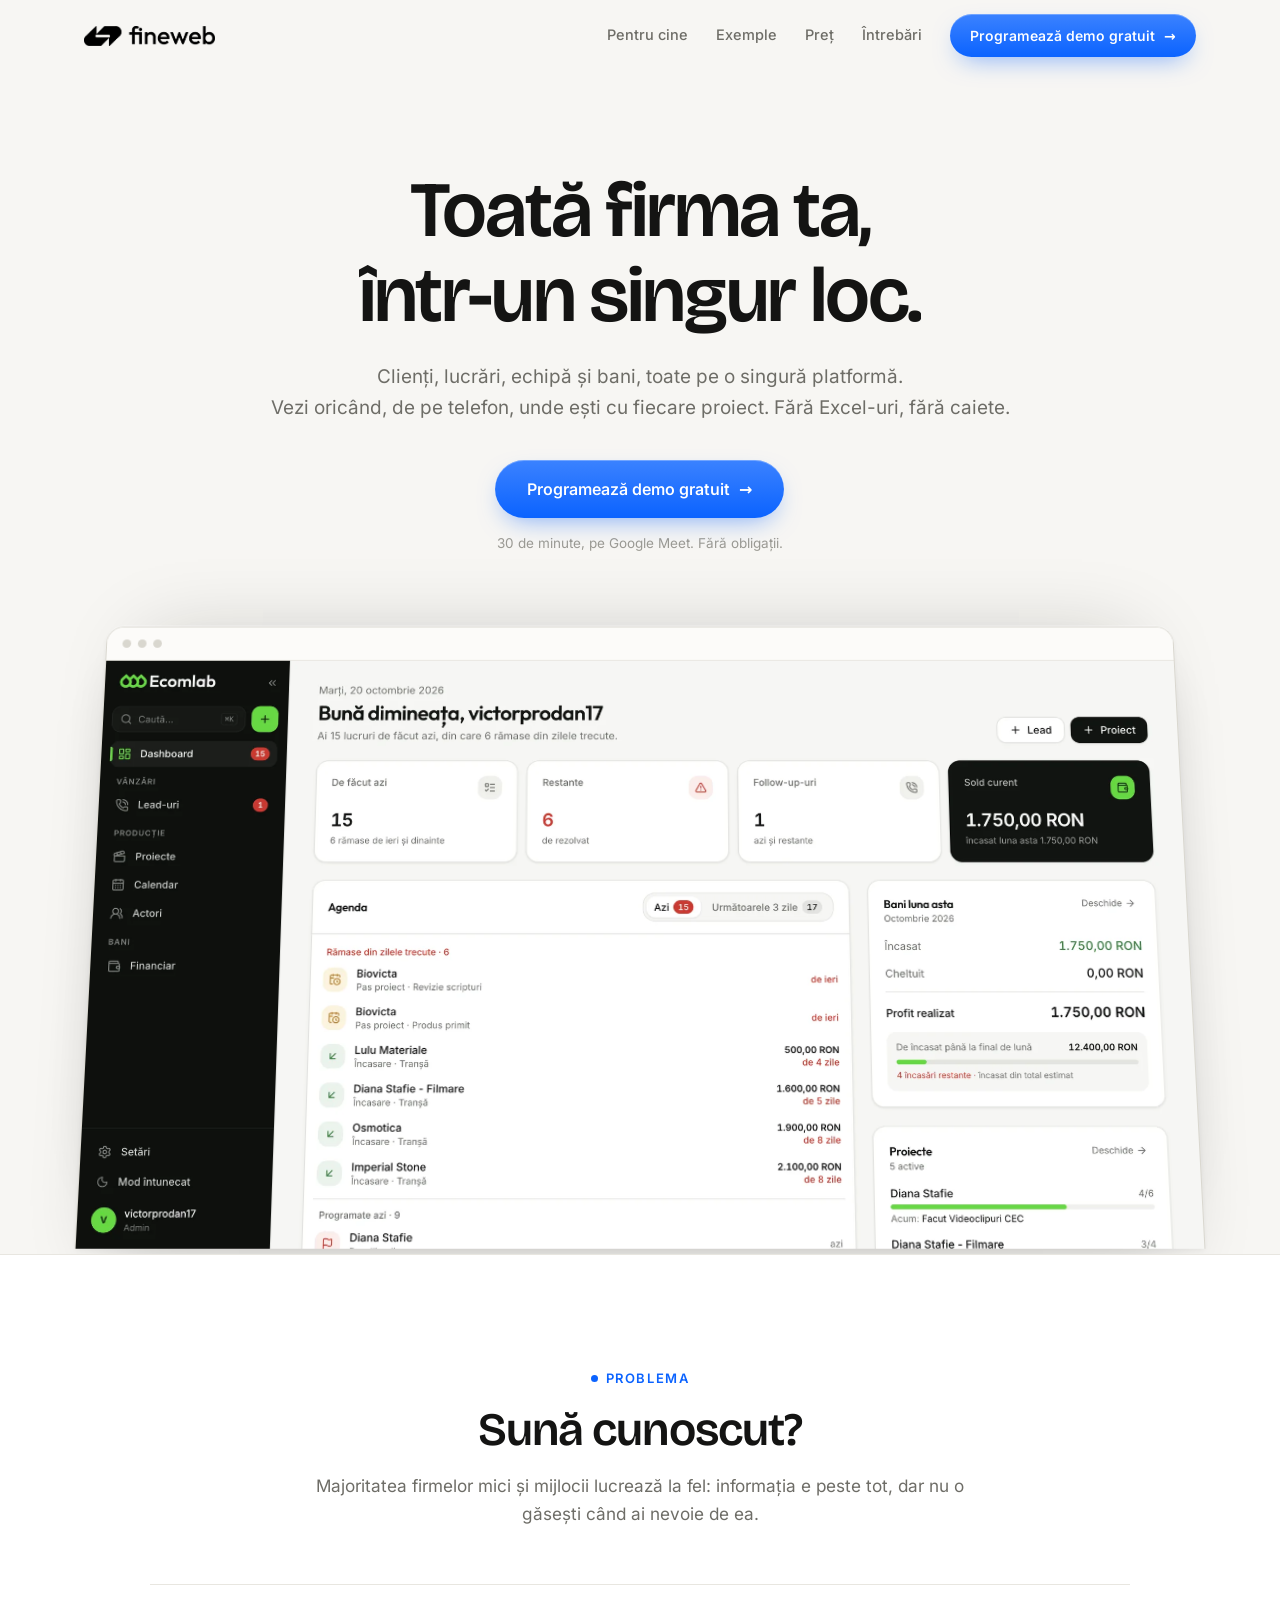
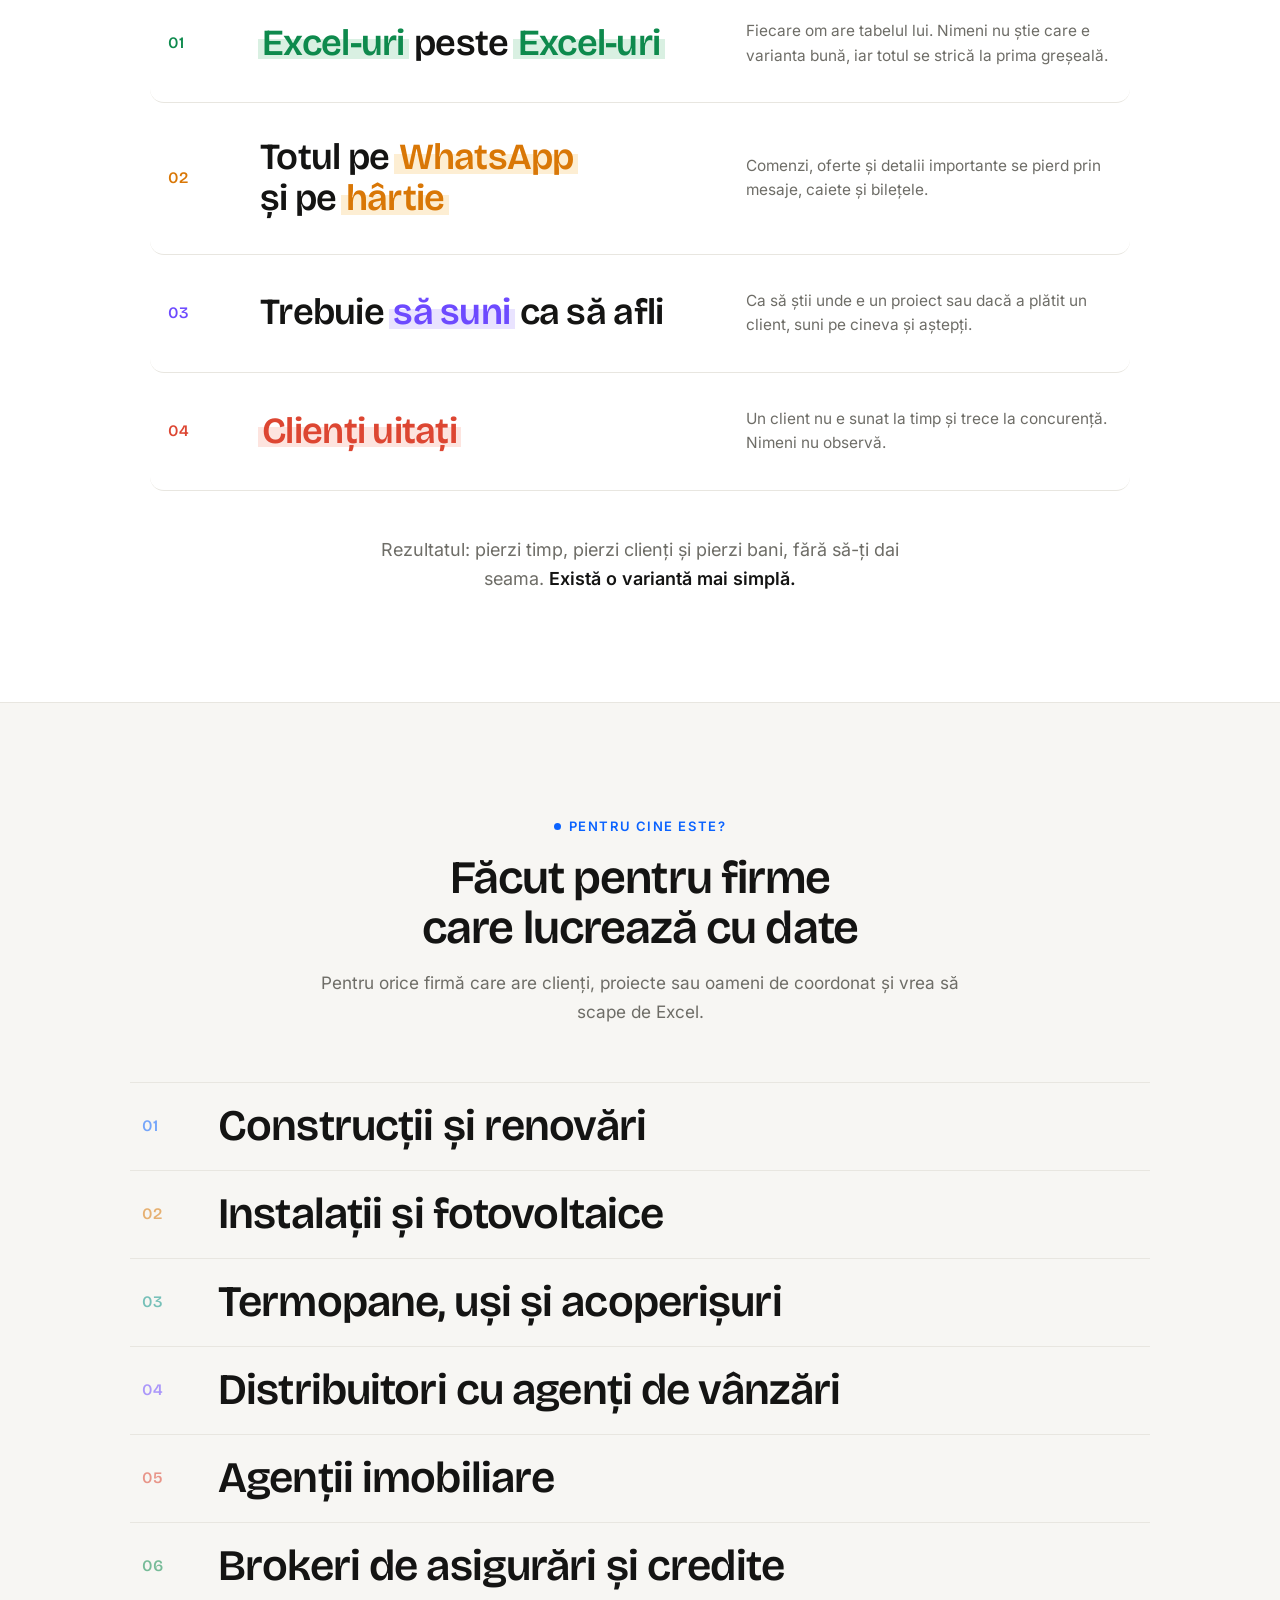
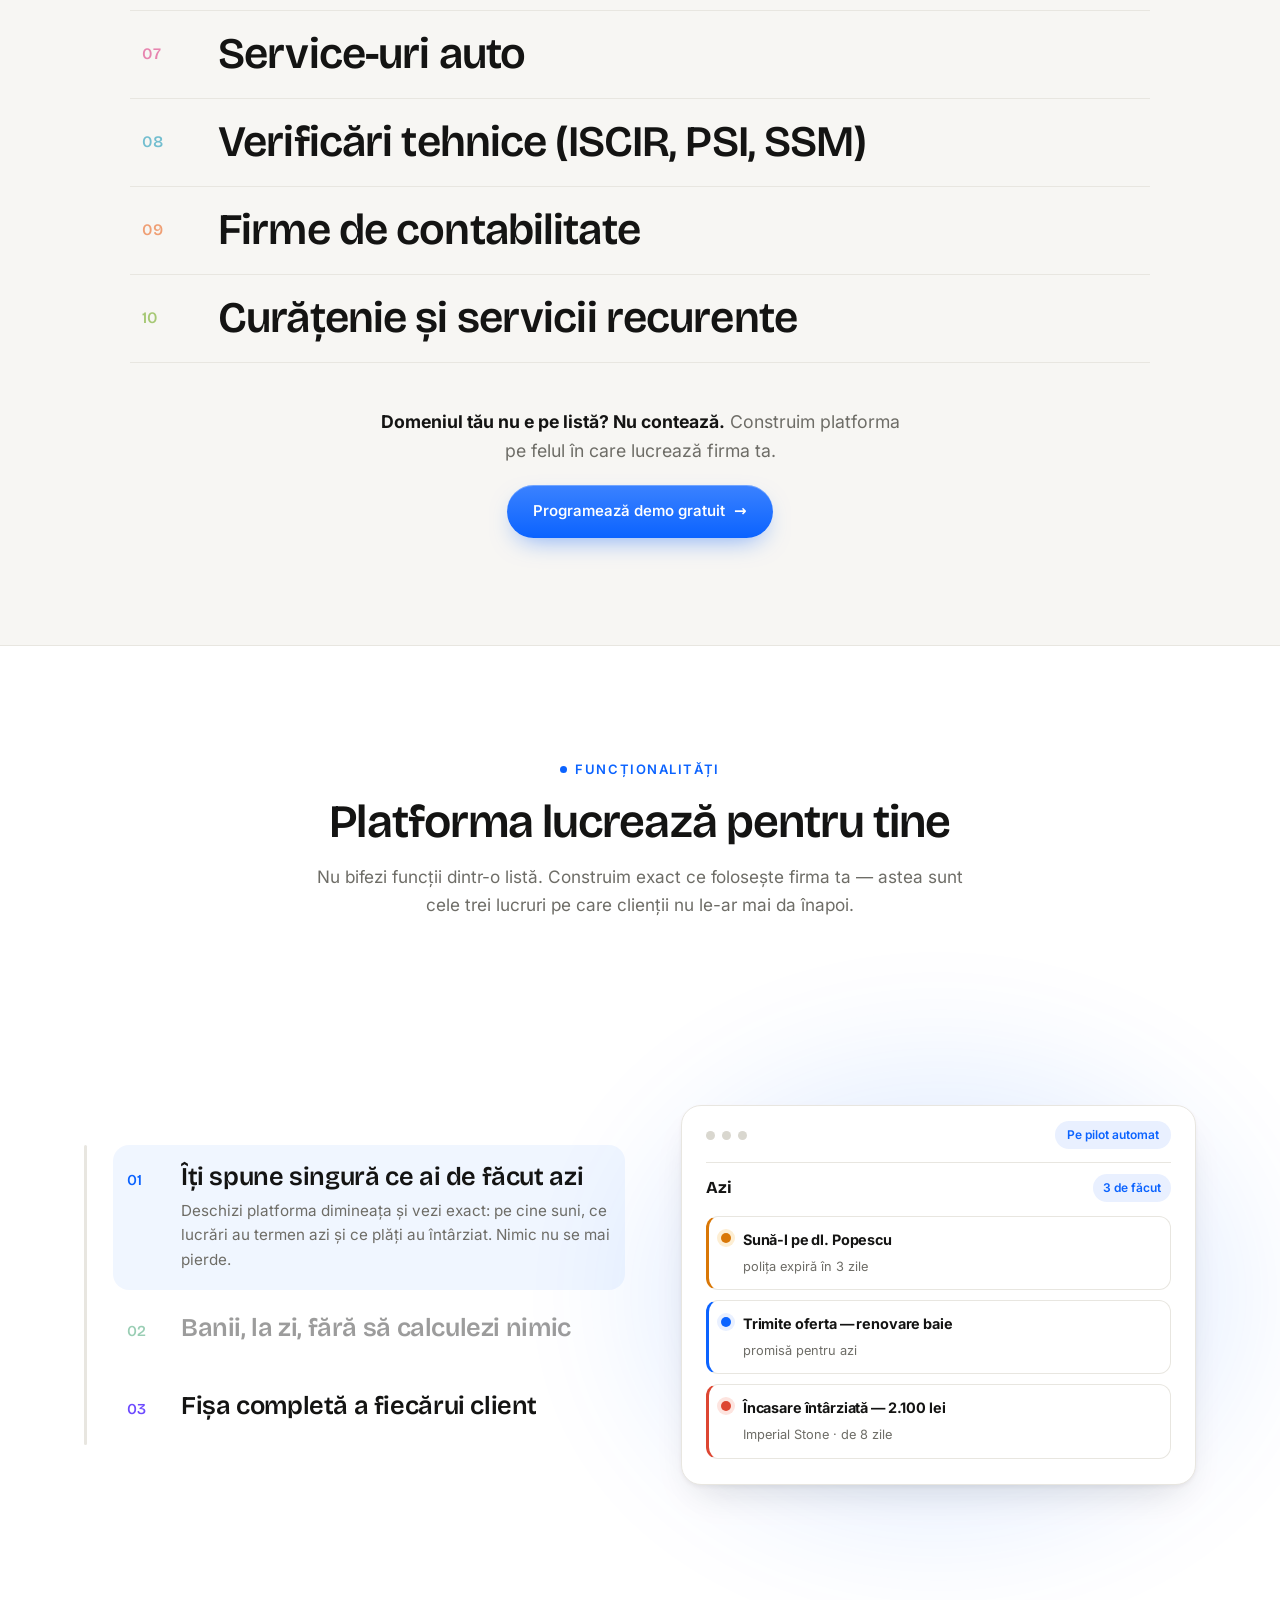
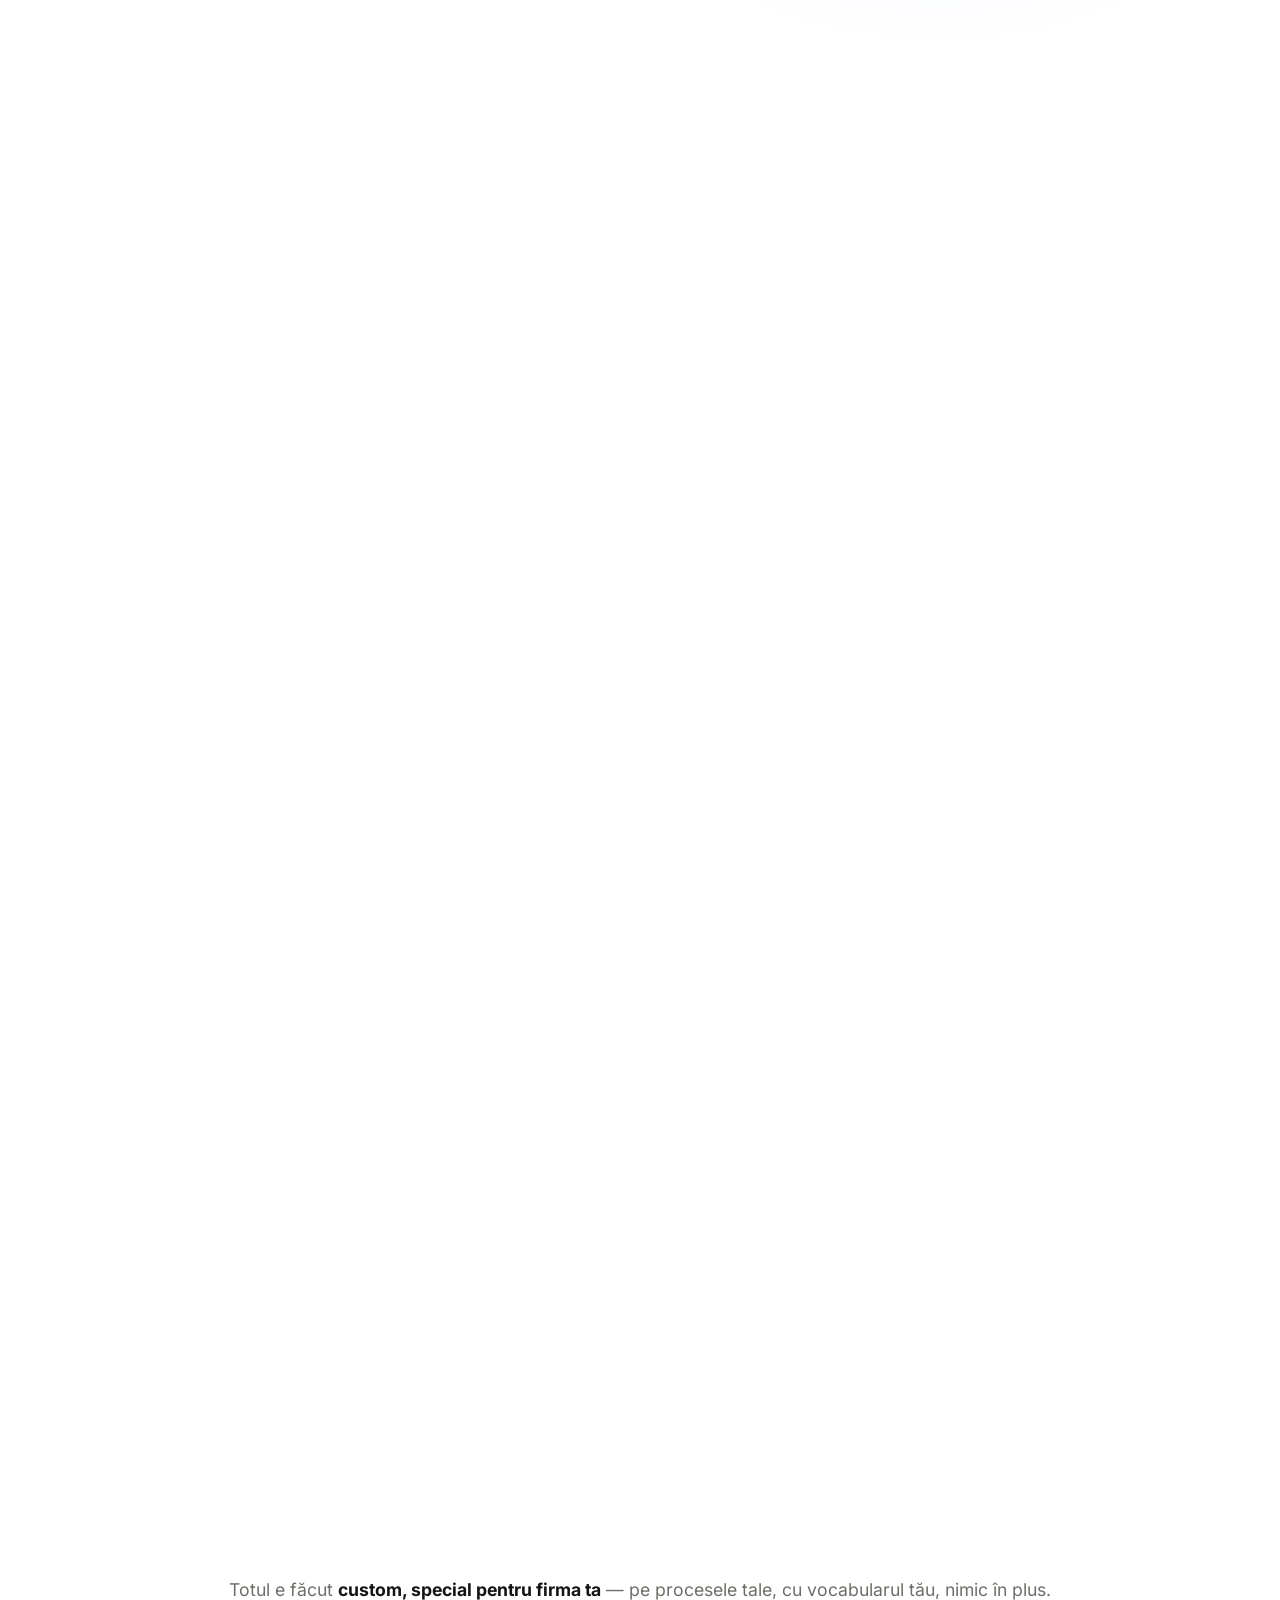
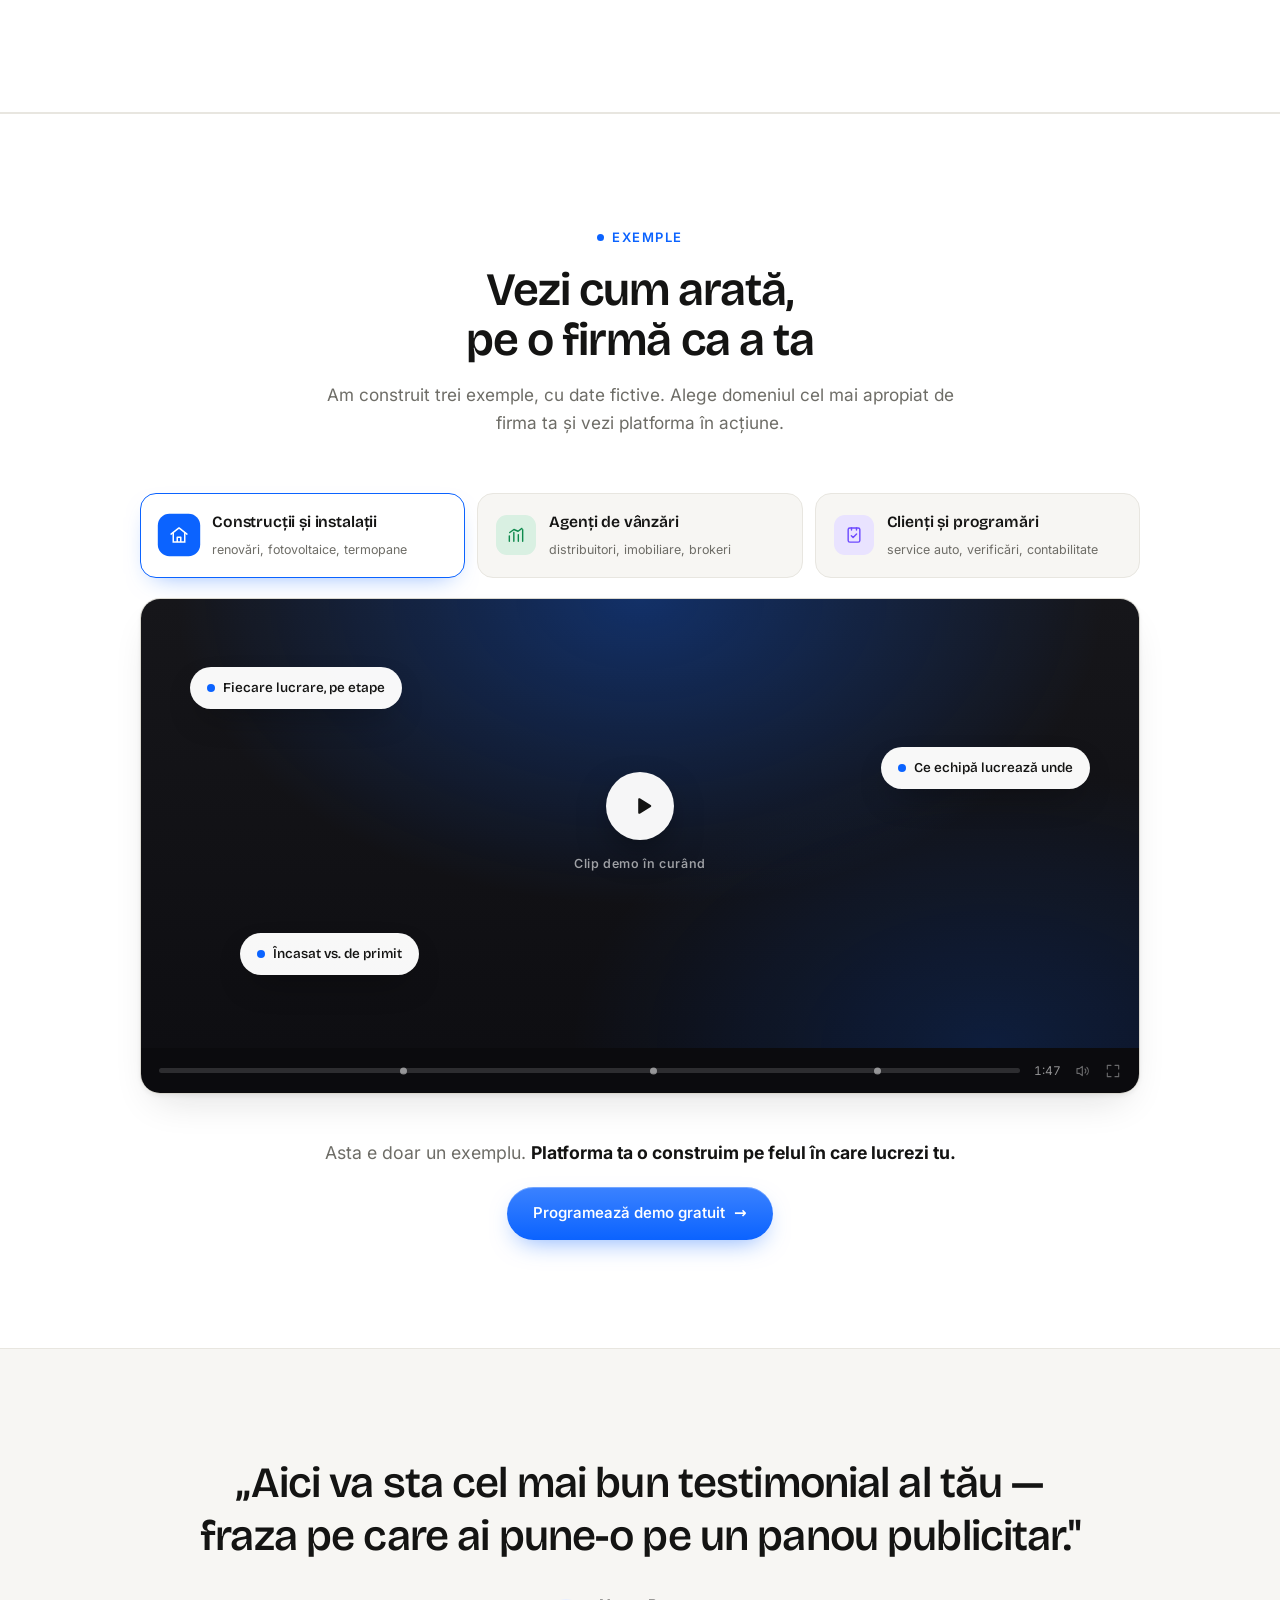
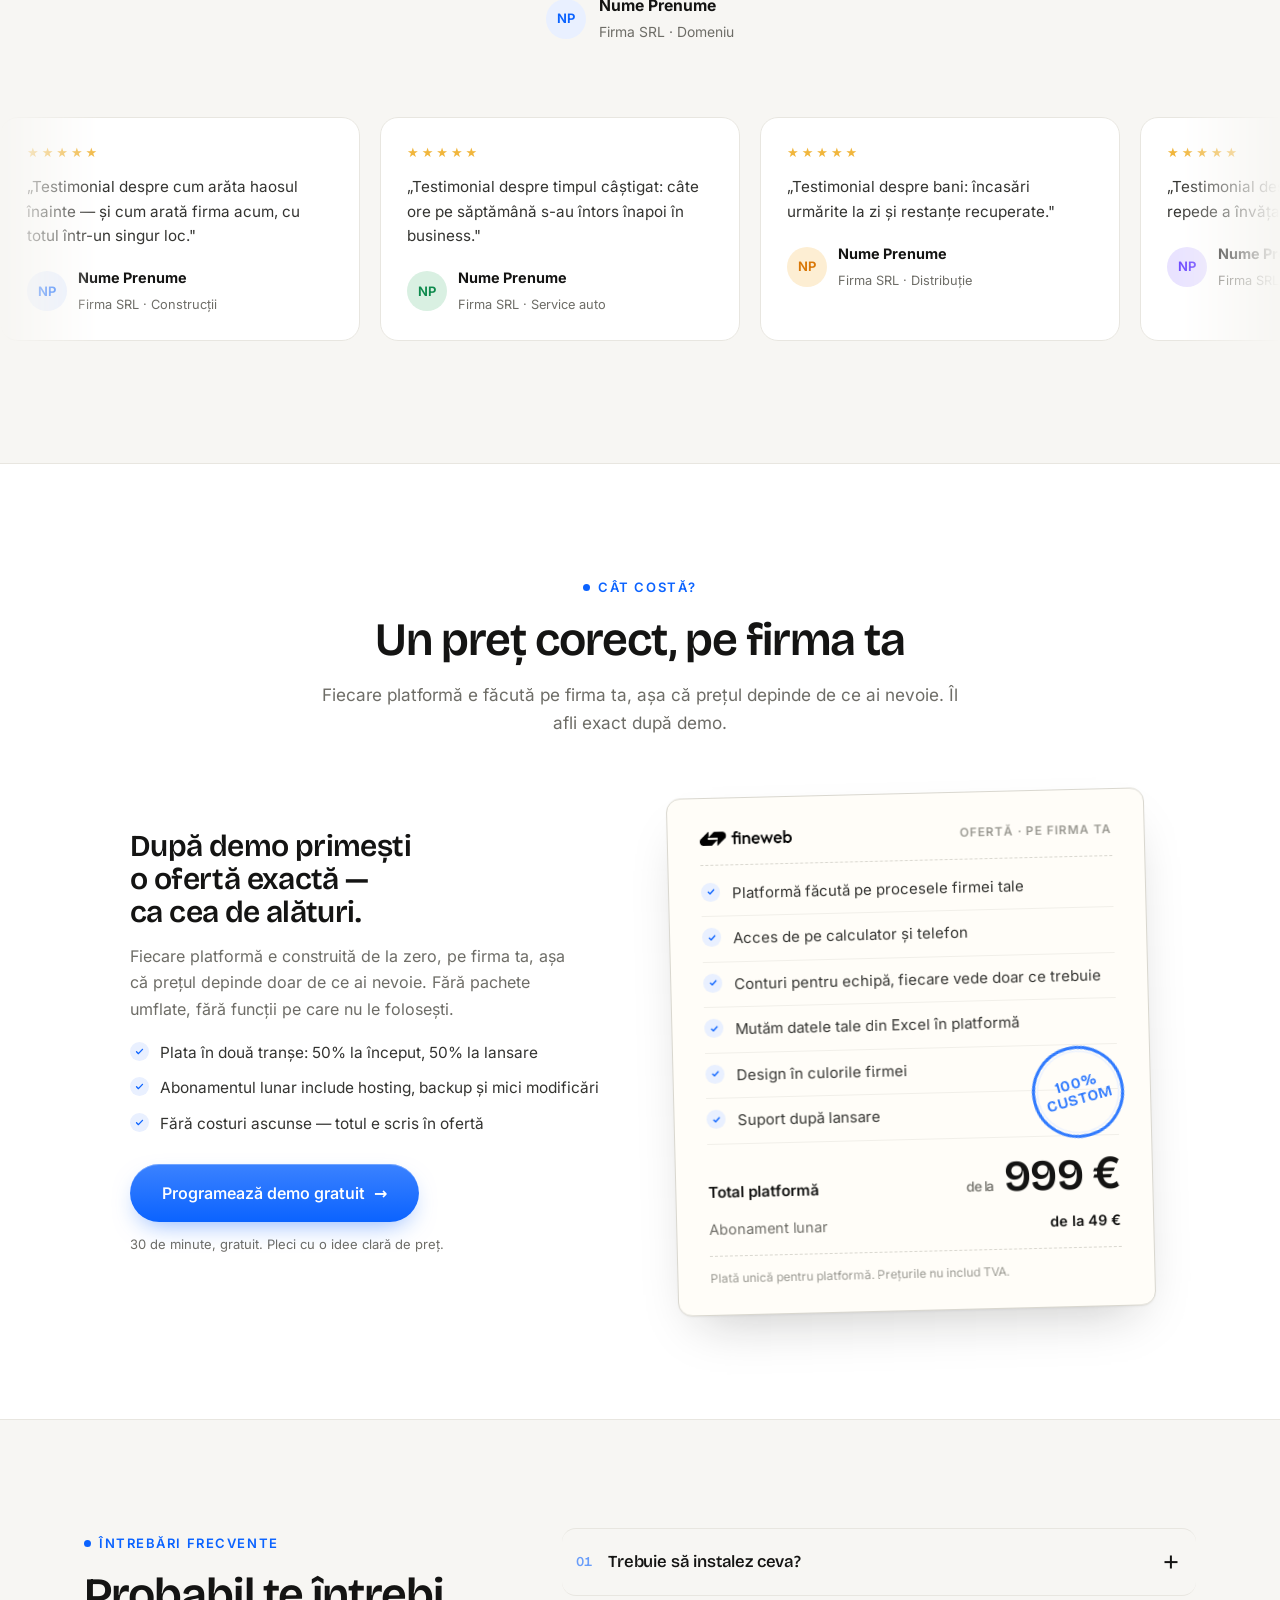
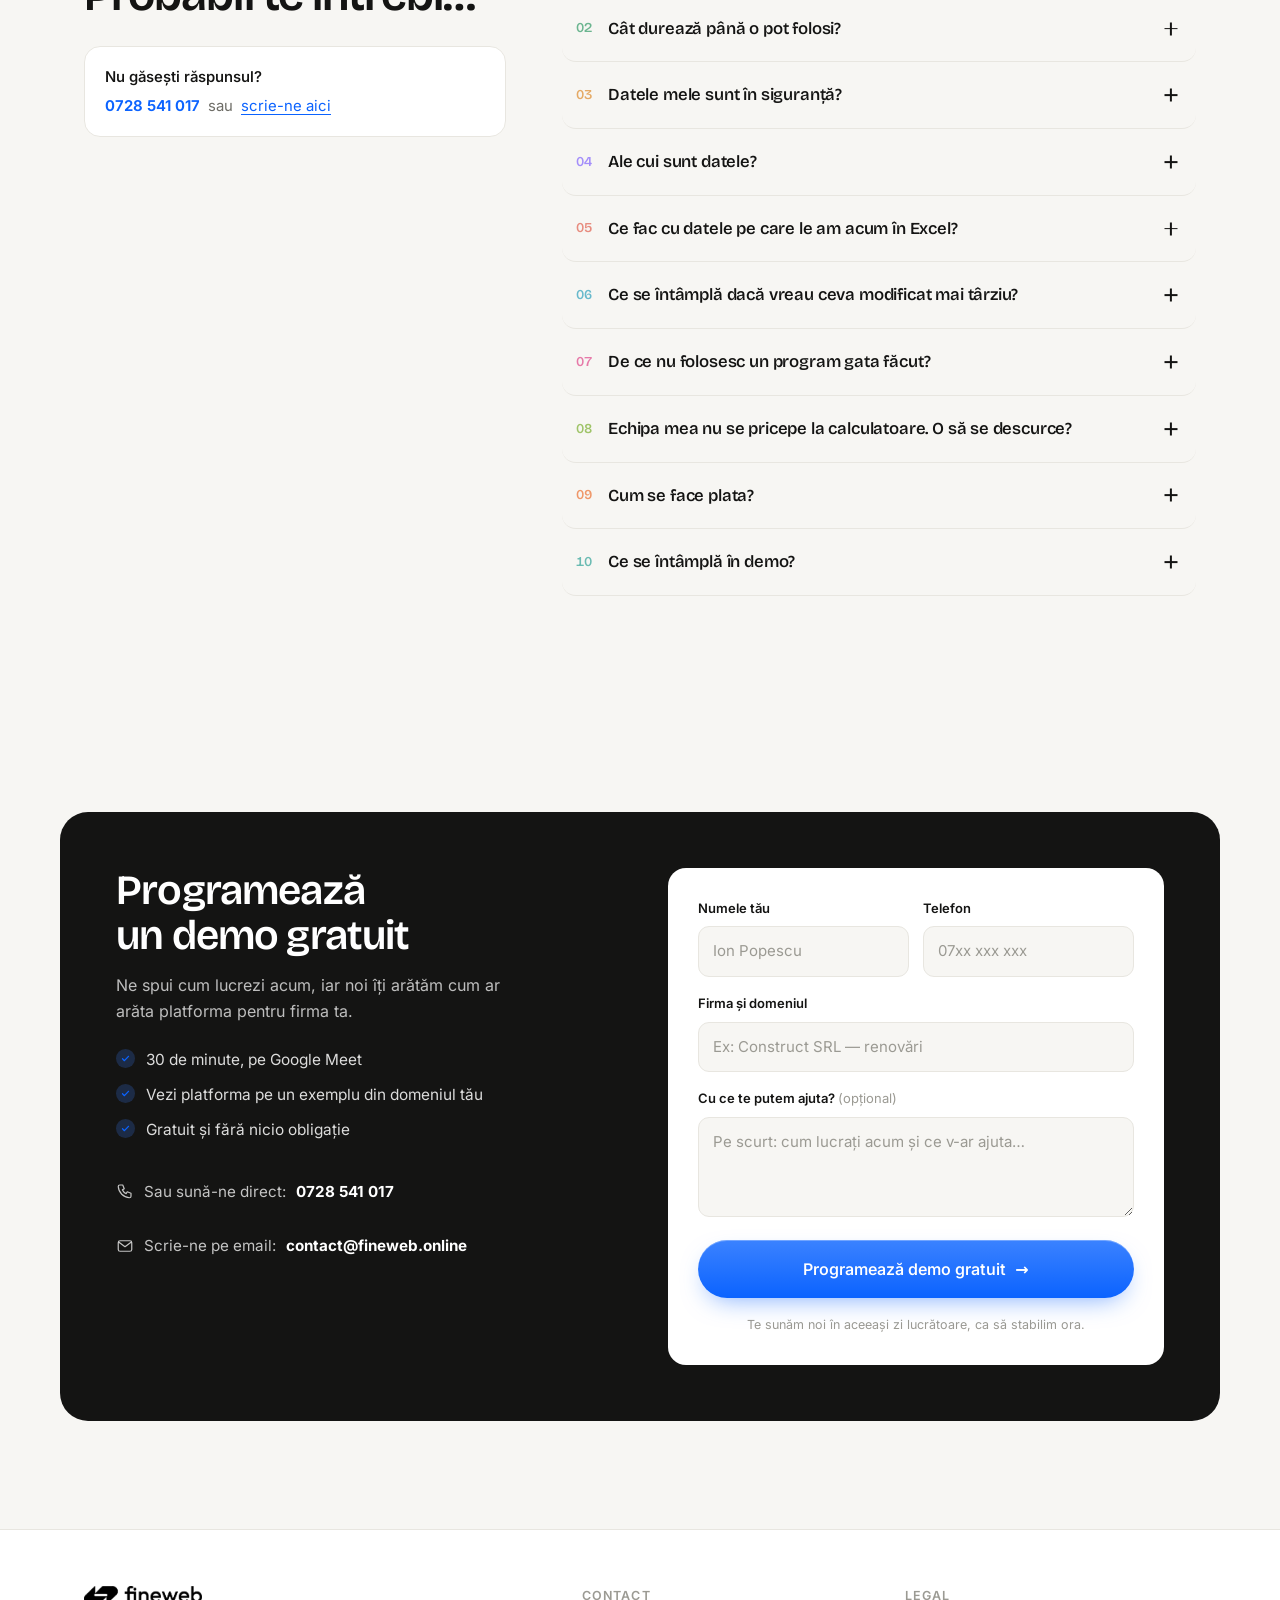
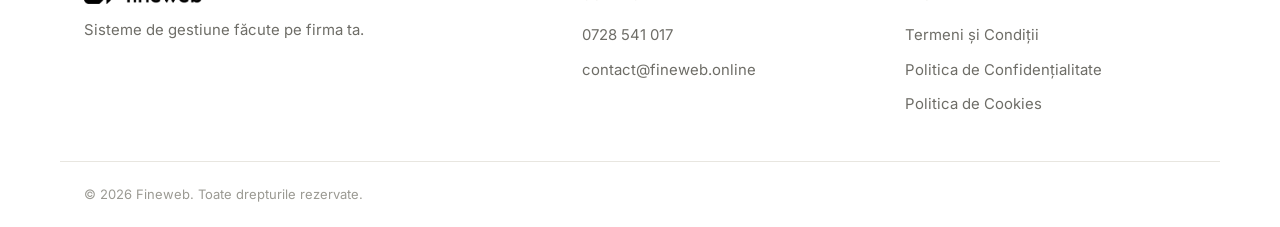
==== commit 629179e3: "Point all CTAs to WhatsApp, add contact email, drop FAQ search Every 'Programeaza demo gratuit' butt" ====
--- a/index.html
+++ b/index.html
@@ -25,7 +25,7 @@
       <a href="#demo">Exemple</a>
       <a href="#pret">Preț</a>
       <a href="#faq">Întrebări</a>
-      <a class="btn btn-primary btn-sm nav-cta" href="#programeaza">Programează demo gratuit</a>
+      <a class="btn btn-primary btn-sm nav-cta" href="https://wa.me/40728541017?text=Bun%C4%83!%20A%C8%99%20vrea%20un%20demo%20gratuit%20pentru%20platforma%20de%20gestiune." target="_blank" rel="noopener">Programează demo gratuit</a>
     </nav>
 
     <button class="nav-toggle" id="nav-toggle" aria-expanded="false" aria-controls="main-nav" aria-label="Deschide meniul">
@@ -43,7 +43,7 @@
       <p class="hero-sub hero-in">Clienți, lucrări, echipă și bani, toate pe o singură platformă.<br class="only-desktop">
         Vezi oricând, de pe telefon, unde ești cu fiecare proiect. <span class="nowrap">Fără Excel-uri, fără caiete.</span></p>
       <div class="hero-cta hero-in">
-        <a class="btn btn-primary btn-lg" href="#programeaza">Programează demo gratuit</a>
+        <a class="btn btn-primary btn-lg" href="https://wa.me/40728541017?text=Bun%C4%83!%20A%C8%99%20vrea%20un%20demo%20gratuit%20pentru%20platforma%20de%20gestiune." target="_blank" rel="noopener">Programează demo gratuit</a>
         <span class="hero-note">30 de minute, pe Google Meet. Fără obligații.</span>
       </div>
     </div>
@@ -217,7 +217,7 @@
       <div class="nise-final reveal">
         <p><strong>Domeniul tău nu e pe listă? Nu contează.</strong> Construim platforma pe felul în
           care lucrează firma ta.</p>
-        <a class="btn btn-primary" href="#programeaza">Programează demo gratuit</a>
+        <a class="btn btn-primary" href="https://wa.me/40728541017?text=Bun%C4%83!%20A%C8%99%20vrea%20un%20demo%20gratuit%20pentru%20platforma%20de%20gestiune." target="_blank" rel="noopener">Programează demo gratuit</a>
       </div>
     </div>
   </section>
@@ -417,7 +417,7 @@
 
       <div class="demo-final reveal">
         <p>Asta e doar un exemplu. <strong>Platforma ta o construim pe felul în care lucrezi tu.</strong></p>
-        <a class="btn btn-primary" href="#programeaza">Programează demo gratuit</a>
+        <a class="btn btn-primary" href="https://wa.me/40728541017?text=Bun%C4%83!%20A%C8%99%20vrea%20un%20demo%20gratuit%20pentru%20platforma%20de%20gestiune." target="_blank" rel="noopener">Programează demo gratuit</a>
       </div>
     </div>
   </section>
@@ -558,7 +558,7 @@
             <li>Abonamentul lunar include hosting, backup și mici modificări</li>
             <li>Fără costuri ascunse — totul e scris în ofertă</li>
           </ul>
-          <a class="btn btn-primary btn-lg" href="#programeaza">Programează demo gratuit</a>
+          <a class="btn btn-primary btn-lg" href="https://wa.me/40728541017?text=Bun%C4%83!%20A%C8%99%20vrea%20un%20demo%20gratuit%20pentru%20platforma%20de%20gestiune." target="_blank" rel="noopener">Programează demo gratuit</a>
           <p class="pret-hint">30 de minute, gratuit. Pleci cu o idee clară de preț.</p>
         </div>
 
@@ -606,11 +606,6 @@
           <h2>Probabil te întrebi…</h2>
         </div>
 
-        <label class="faq-search" for="faq-q">
-          <svg width="17" height="17" viewBox="0 0 24 24" fill="none" aria-hidden="true"><circle cx="11" cy="11" r="7" stroke="currentColor" stroke-width="1.8"/><path d="m16.5 16.5 4 4" stroke="currentColor" stroke-width="1.8" stroke-linecap="round"/></svg>
-          <input id="faq-q" type="search" placeholder="Caută o întrebare…" autocomplete="off">
-        </label>
-
         <div class="faq-help">
           <p>Nu găsești răspunsul?</p>
           <a href="tel:+40728541017"><strong>0728 541 017</strong></a>
@@ -668,8 +663,6 @@
           <p>O discuție de 30 de minute pe Google Meet. Ne spui cum lucrezi acum, iar noi îți arătăm
             cum ar arăta platforma pentru firma ta. Este gratuit și nu te obligă la nimic.</p>
         </details>
-        <p class="faq-empty" id="faq-empty" hidden>Nicio întrebare nu se potrivește. Încearcă alt cuvânt
-          sau <a href="#programeaza">întreabă-ne direct</a>.</p>
       </div>
     </div>
   </section>
@@ -689,6 +682,10 @@
           <svg width="18" height="18" viewBox="0 0 24 24" fill="none"><path d="M5 4h4l2 5-2.5 1.5a11 11 0 0 0 5 5L15 13l5 2v4a2 2 0 0 1-2 2A16 16 0 0 1 3 6a2 2 0 0 1 2-2Z" stroke="currentColor" stroke-width="1.6" stroke-linejoin="round"/></svg>
           Sau sună-ne direct: <strong>0728 541 017</strong>
         </a>
+        <a class="prog-tel" href="mailto:contact@fineweb.online">
+          <svg width="18" height="18" viewBox="0 0 24 24" fill="none"><rect x="3" y="5" width="18" height="14" rx="2.5" stroke="currentColor" stroke-width="1.6"/><path d="m4 7 8 6 8-6" stroke="currentColor" stroke-width="1.6" stroke-linecap="round" stroke-linejoin="round"/></svg>
+          Scrie-ne pe email: <strong>contact@fineweb.online</strong>
+        </a>
       </div>
 
       <form class="prog-form" id="demo-form" novalidate>
@@ -730,6 +727,7 @@
     <div class="footer-col">
       <h4>Contact</h4>
       <a href="tel:+40728541017">0728 541 017</a>
+      <a href="mailto:contact@fineweb.online">contact@fineweb.online</a>
     </div>
     <nav class="footer-col" aria-label="Legal">
       <h4>Legal</h4>
--- a/assets/css/style.css
+++ b/assets/css/style.css
@@ -1338,33 +1338,8 @@
   text-align: left;
   margin: 0 0 24px;
 }
-.faq-search{
-  display: flex;
-  align-items: center;
-  gap: 10px;
-  background: var(--surface);
-  border: 1px solid var(--border);
-  border-radius: 999px;
-  padding: 12px 18px;
-  color: var(--muted-2);
-  transition: border-color .2s ease, box-shadow .2s ease;
-}
-.faq-search:focus-within{
-  border-color: var(--accent);
-  box-shadow: 0 0 0 3px rgba(11, 99, 255, 0.12);
-  color: var(--accent);
-}
-.faq-search input{
-  flex: 1;
-  border: none;
-  background: none;
-  font-size: 15px;
-  color: var(--ink);
-}
-.faq-search input:focus{ outline: none; }
-.faq-search input::placeholder{ color: var(--muted-2); }
 .faq-help{
-  margin-top: 22px;
+  margin-top: 26px;
   background: var(--surface);
   border: 1px solid var(--border);
   border-radius: 16px;
@@ -1437,17 +1412,6 @@
   font-size: 0.97rem;
   overflow: hidden;
 }
-.faq-empty{
-  padding: 22px 4px;
-  color: var(--muted);
-  font-size: 0.97rem;
-}
-.faq-empty a{
-  color: var(--accent);
-  text-decoration: underline;
-  text-underline-offset: 3px;
-}
-
 /* intrebarile intra in cascada */
 @media (min-width: 761px){
   html.js .faq-list details.reveal:nth-child(2){ transition-delay: .04s; }
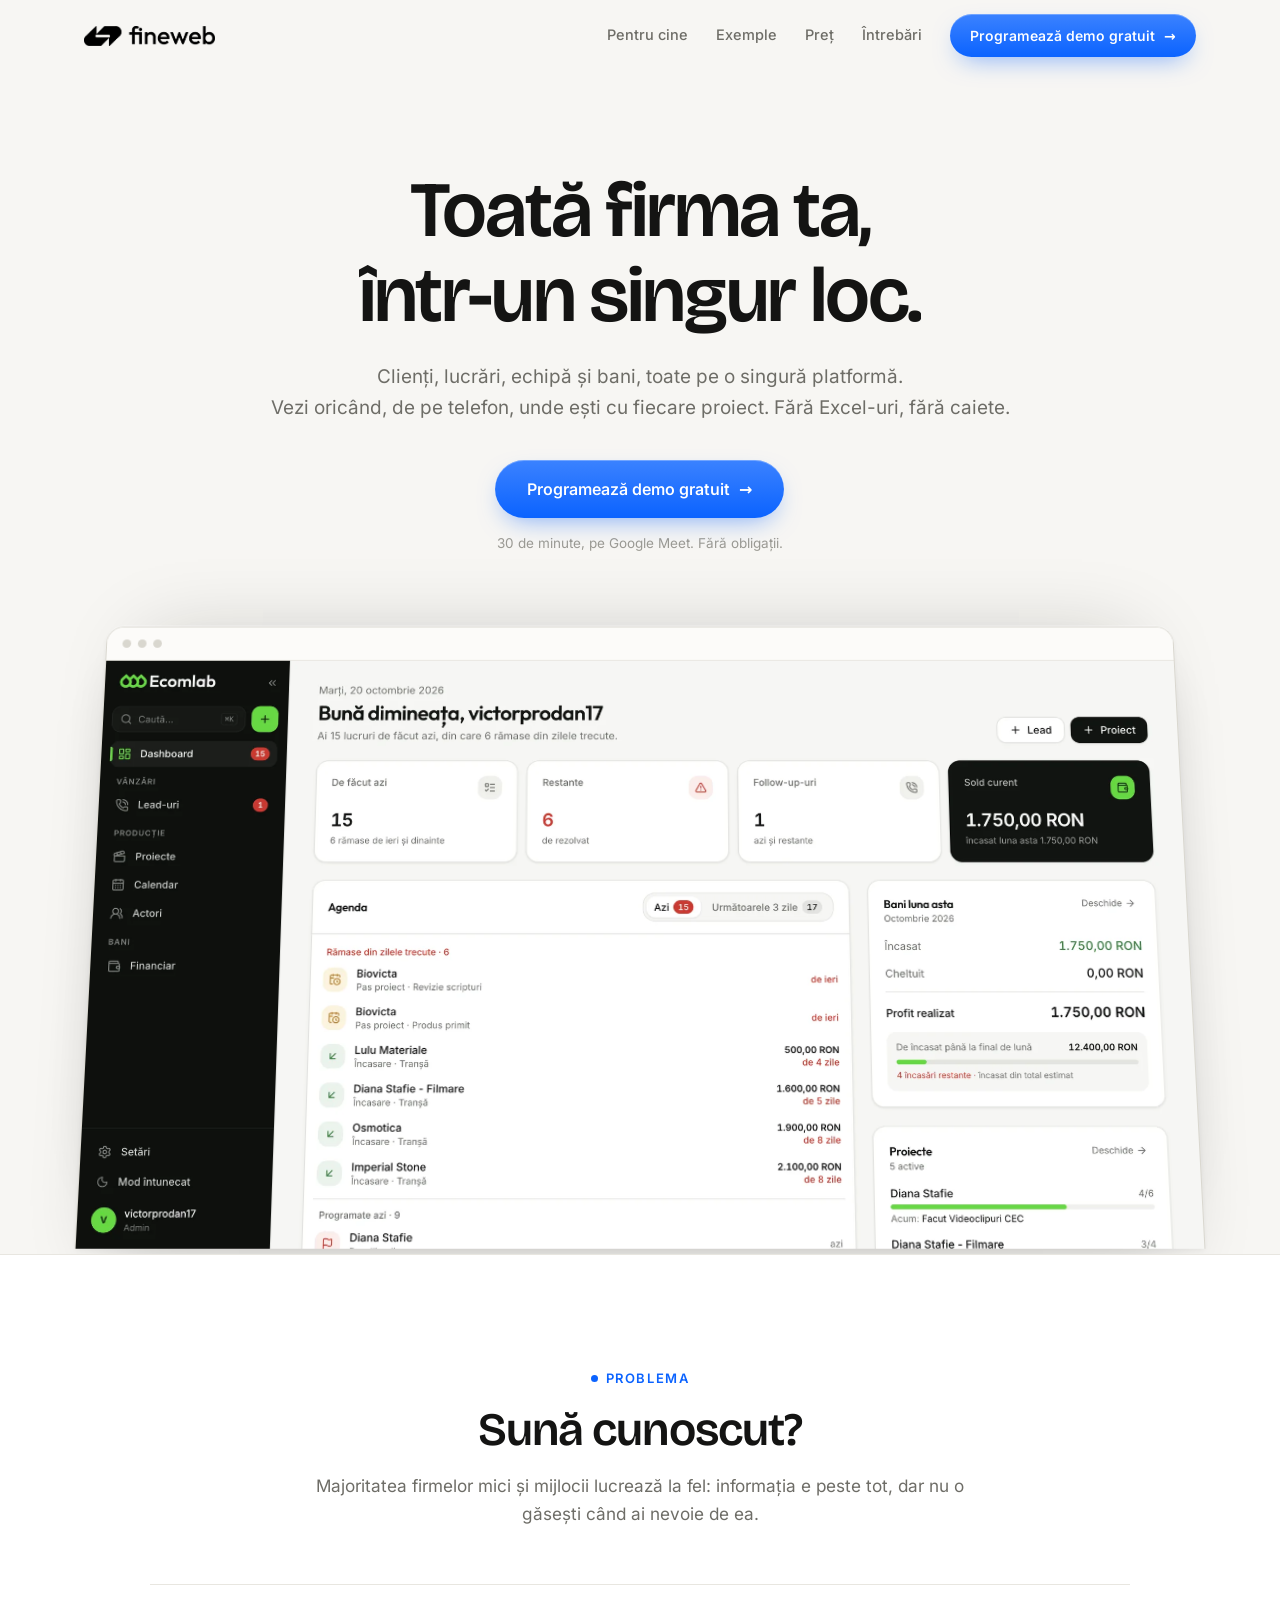
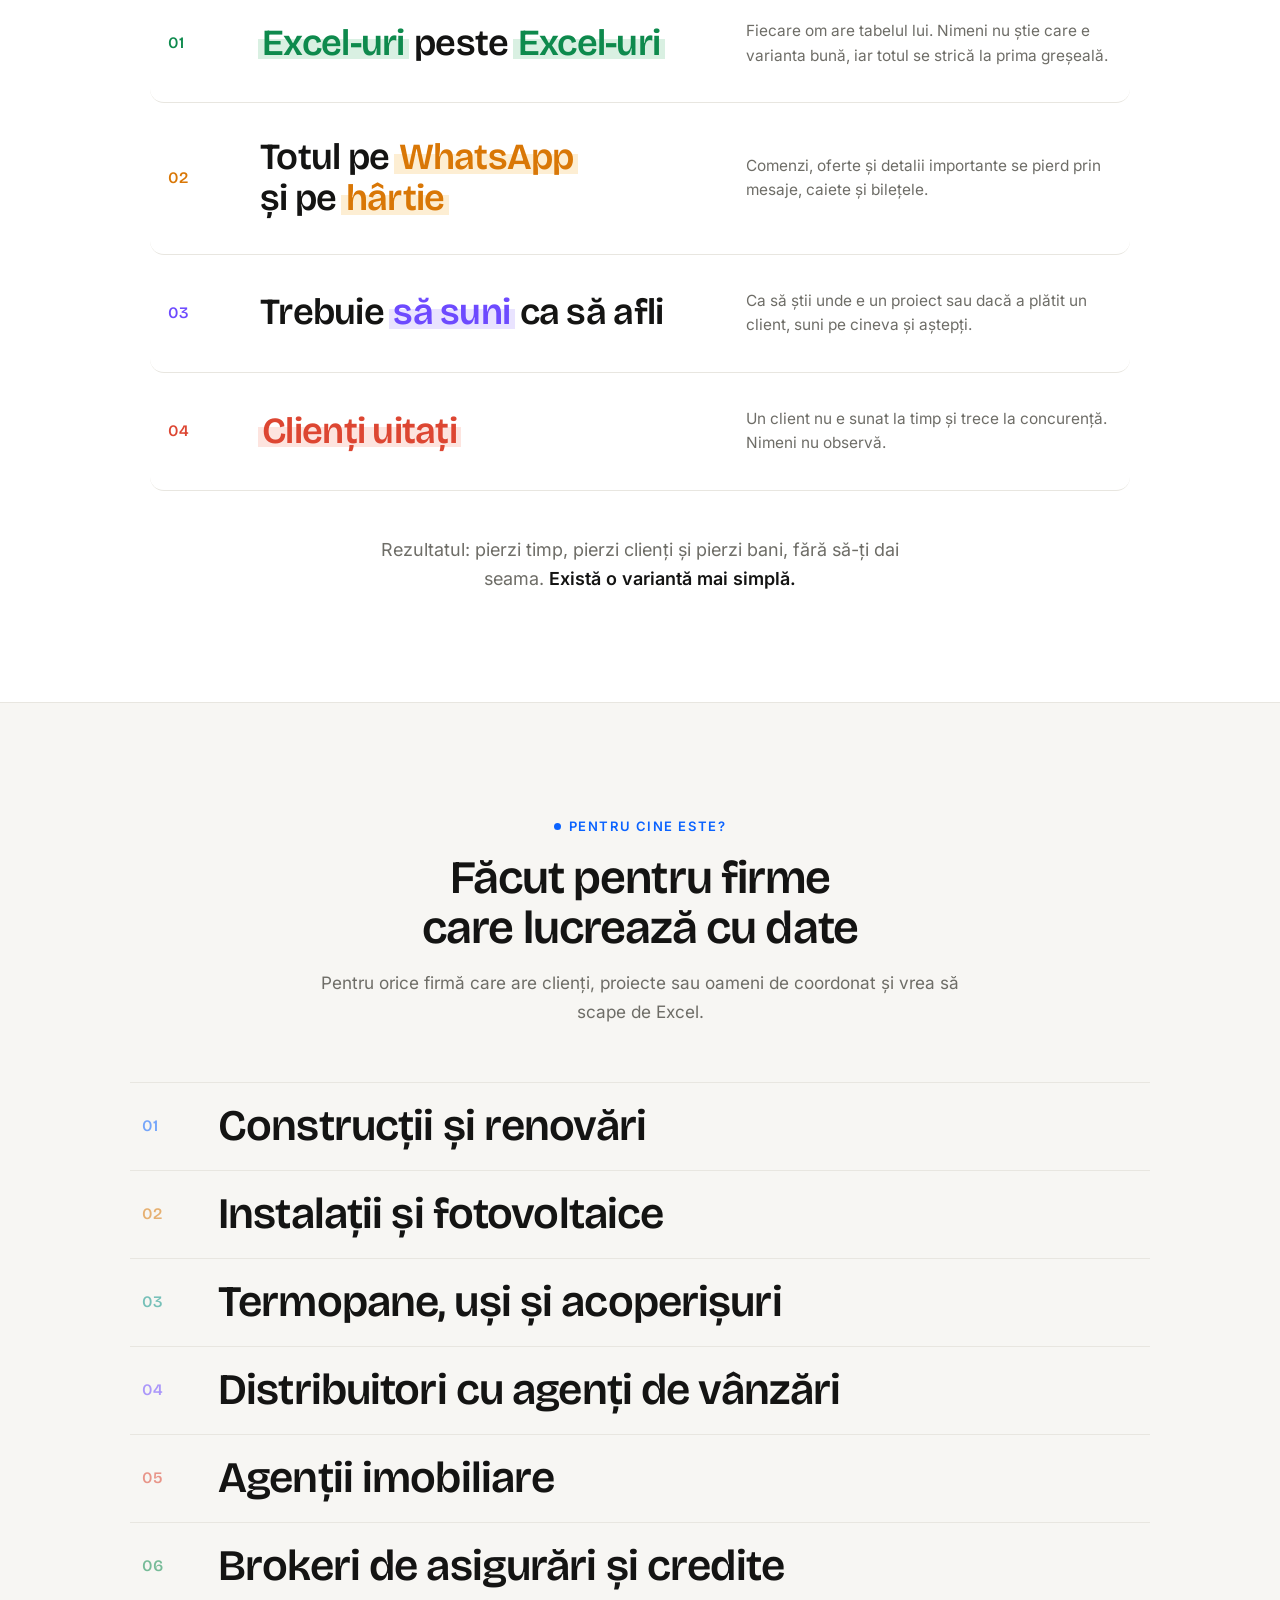
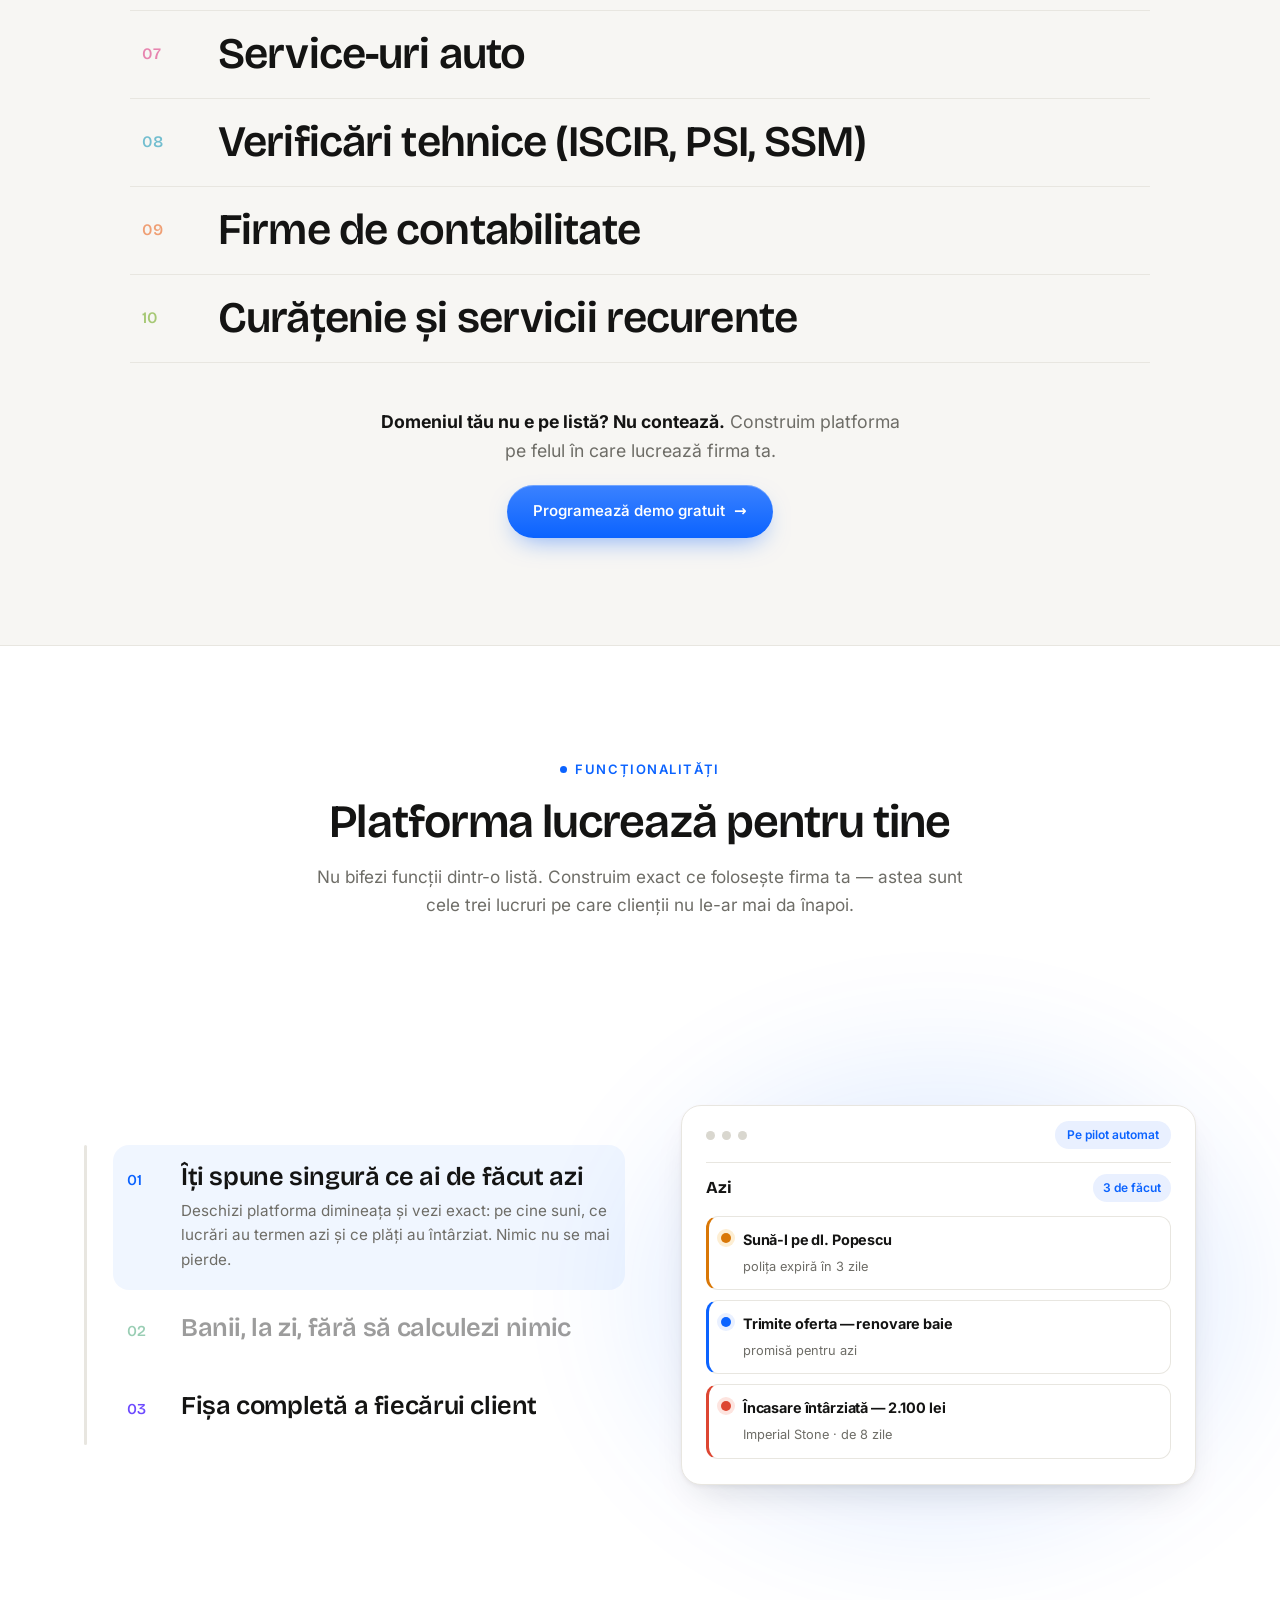
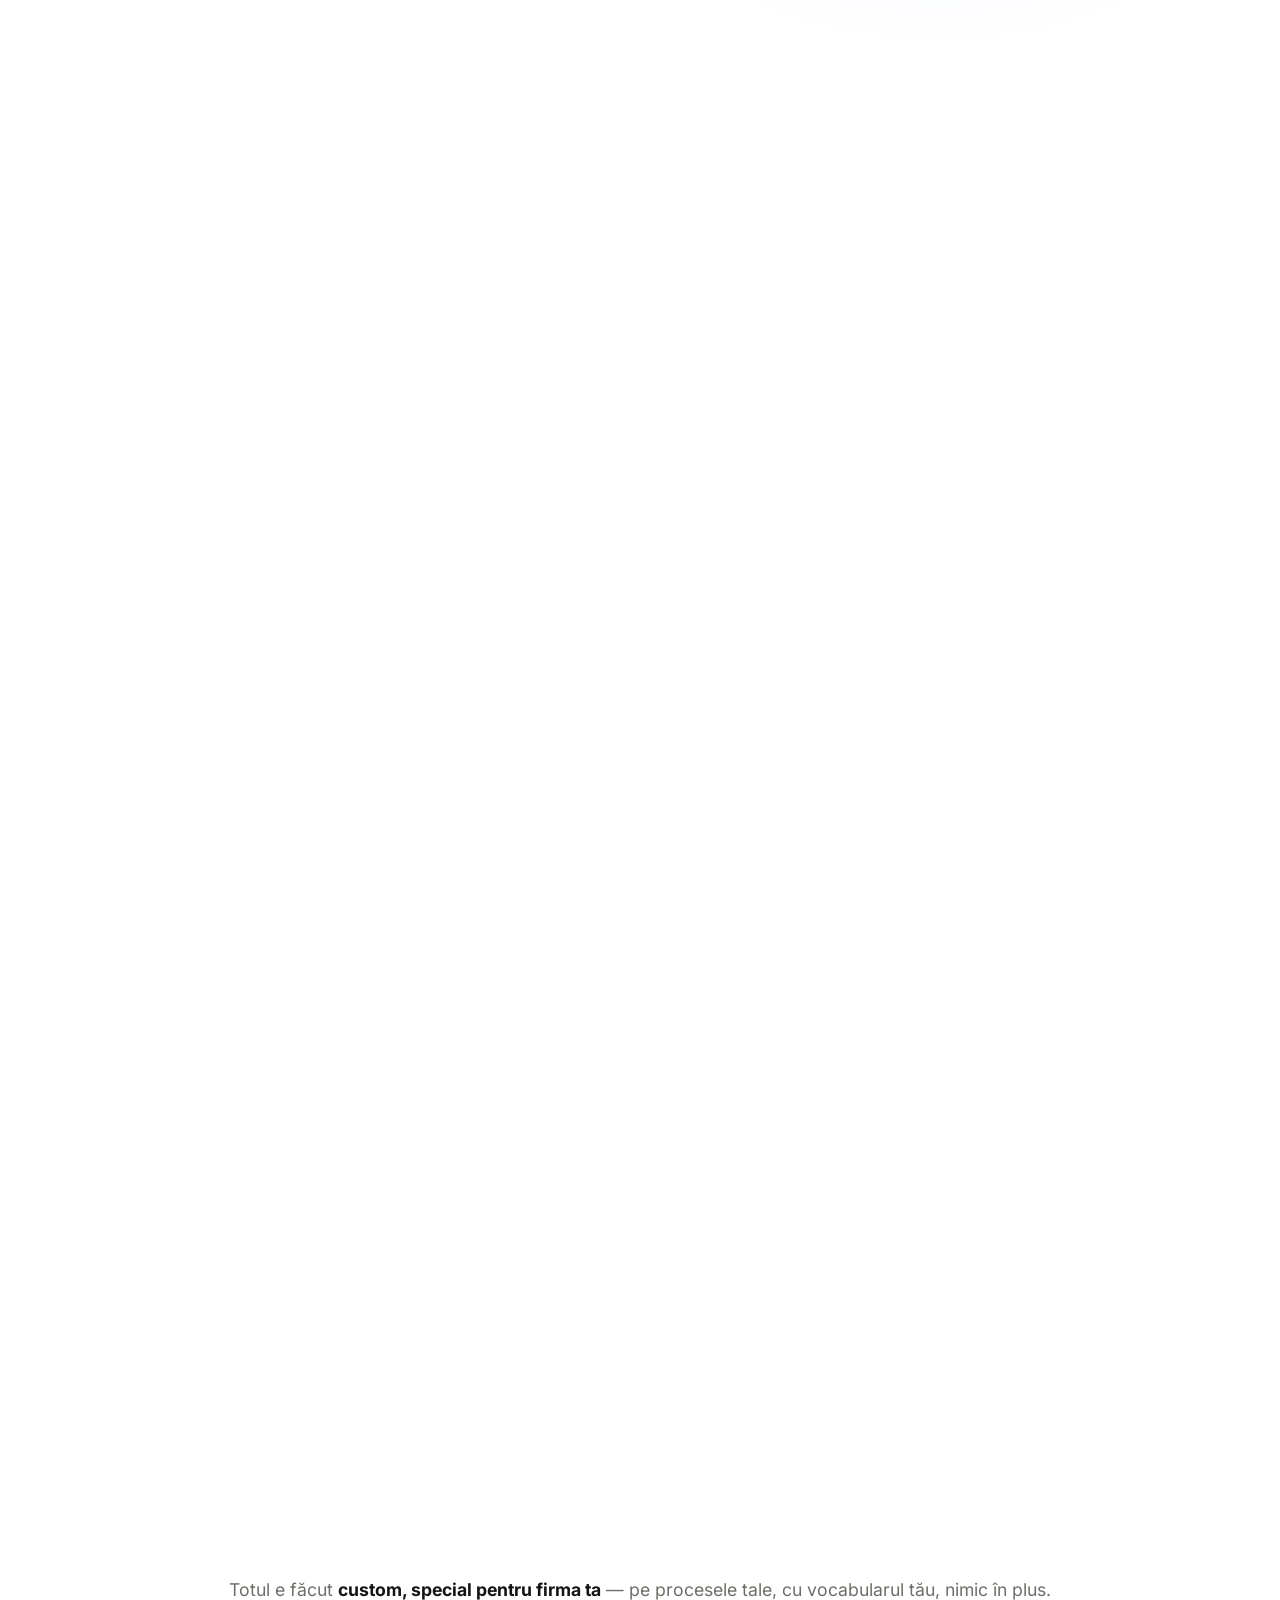
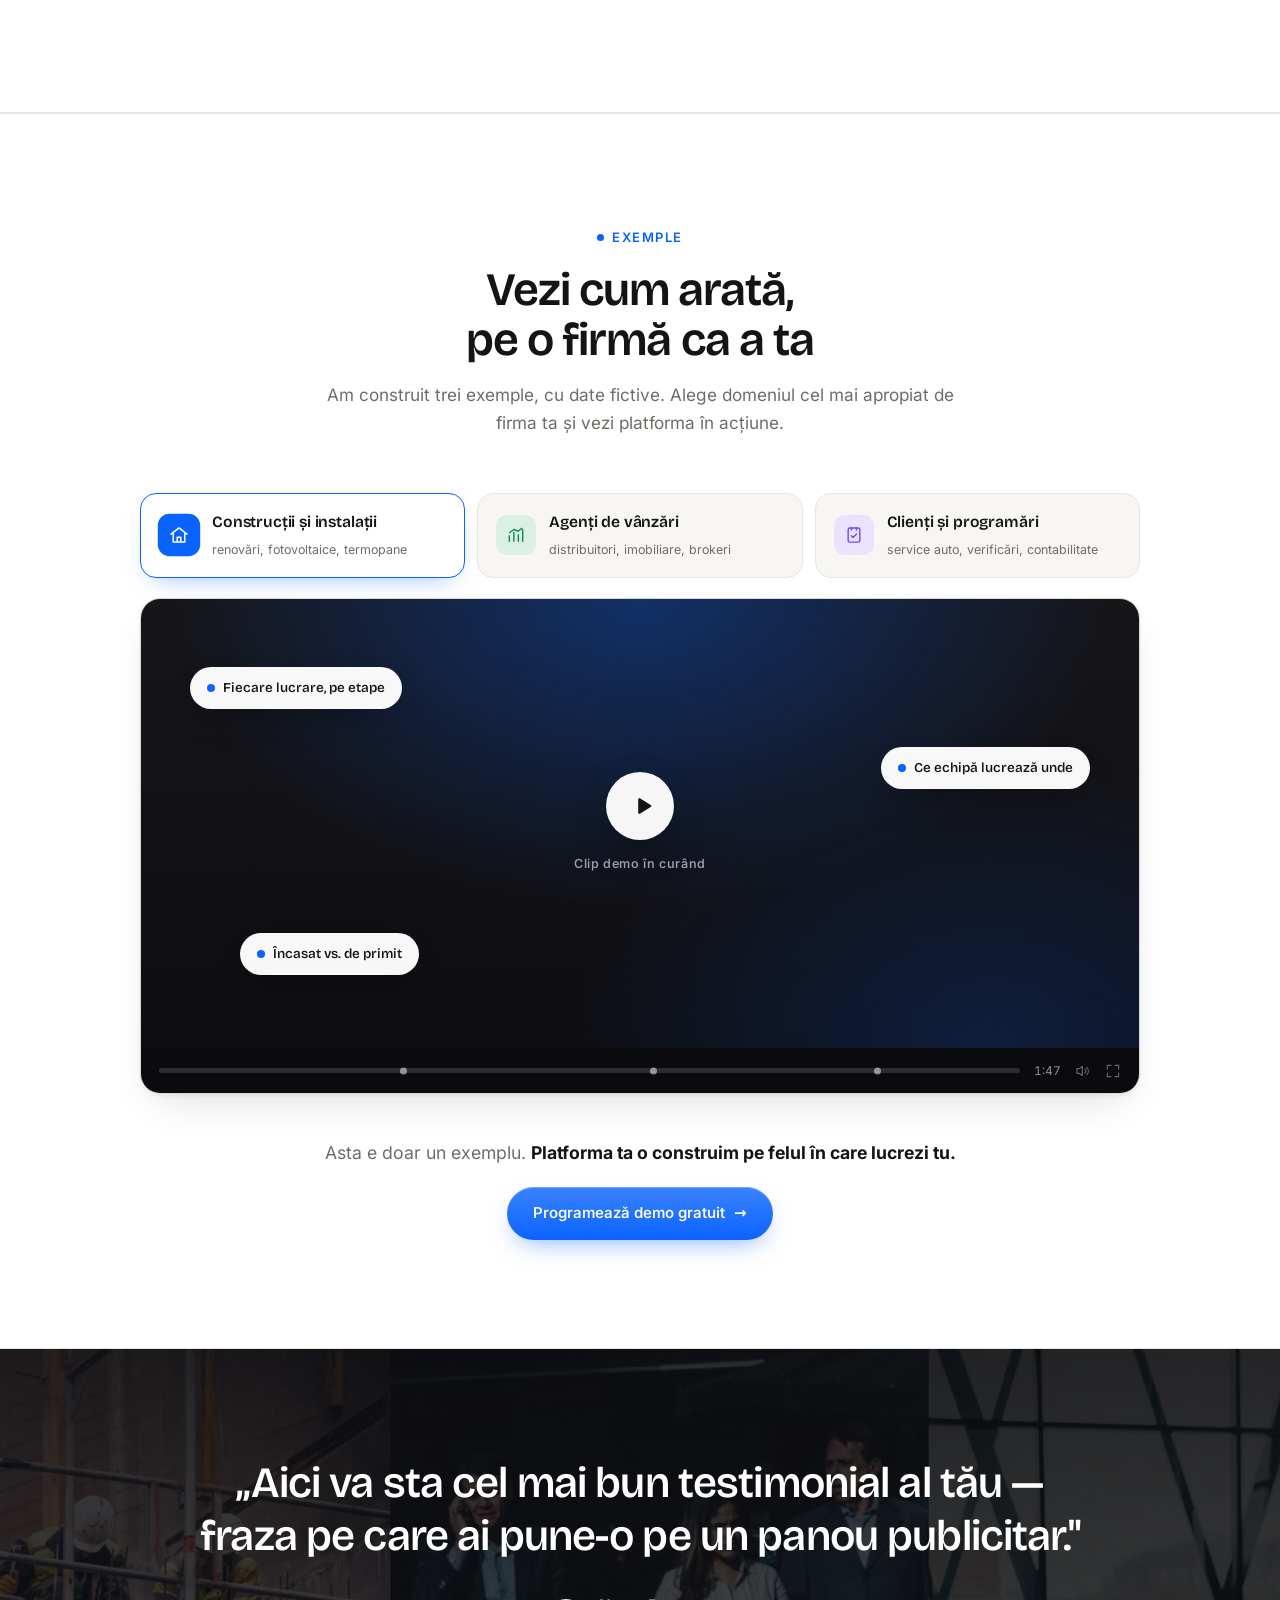
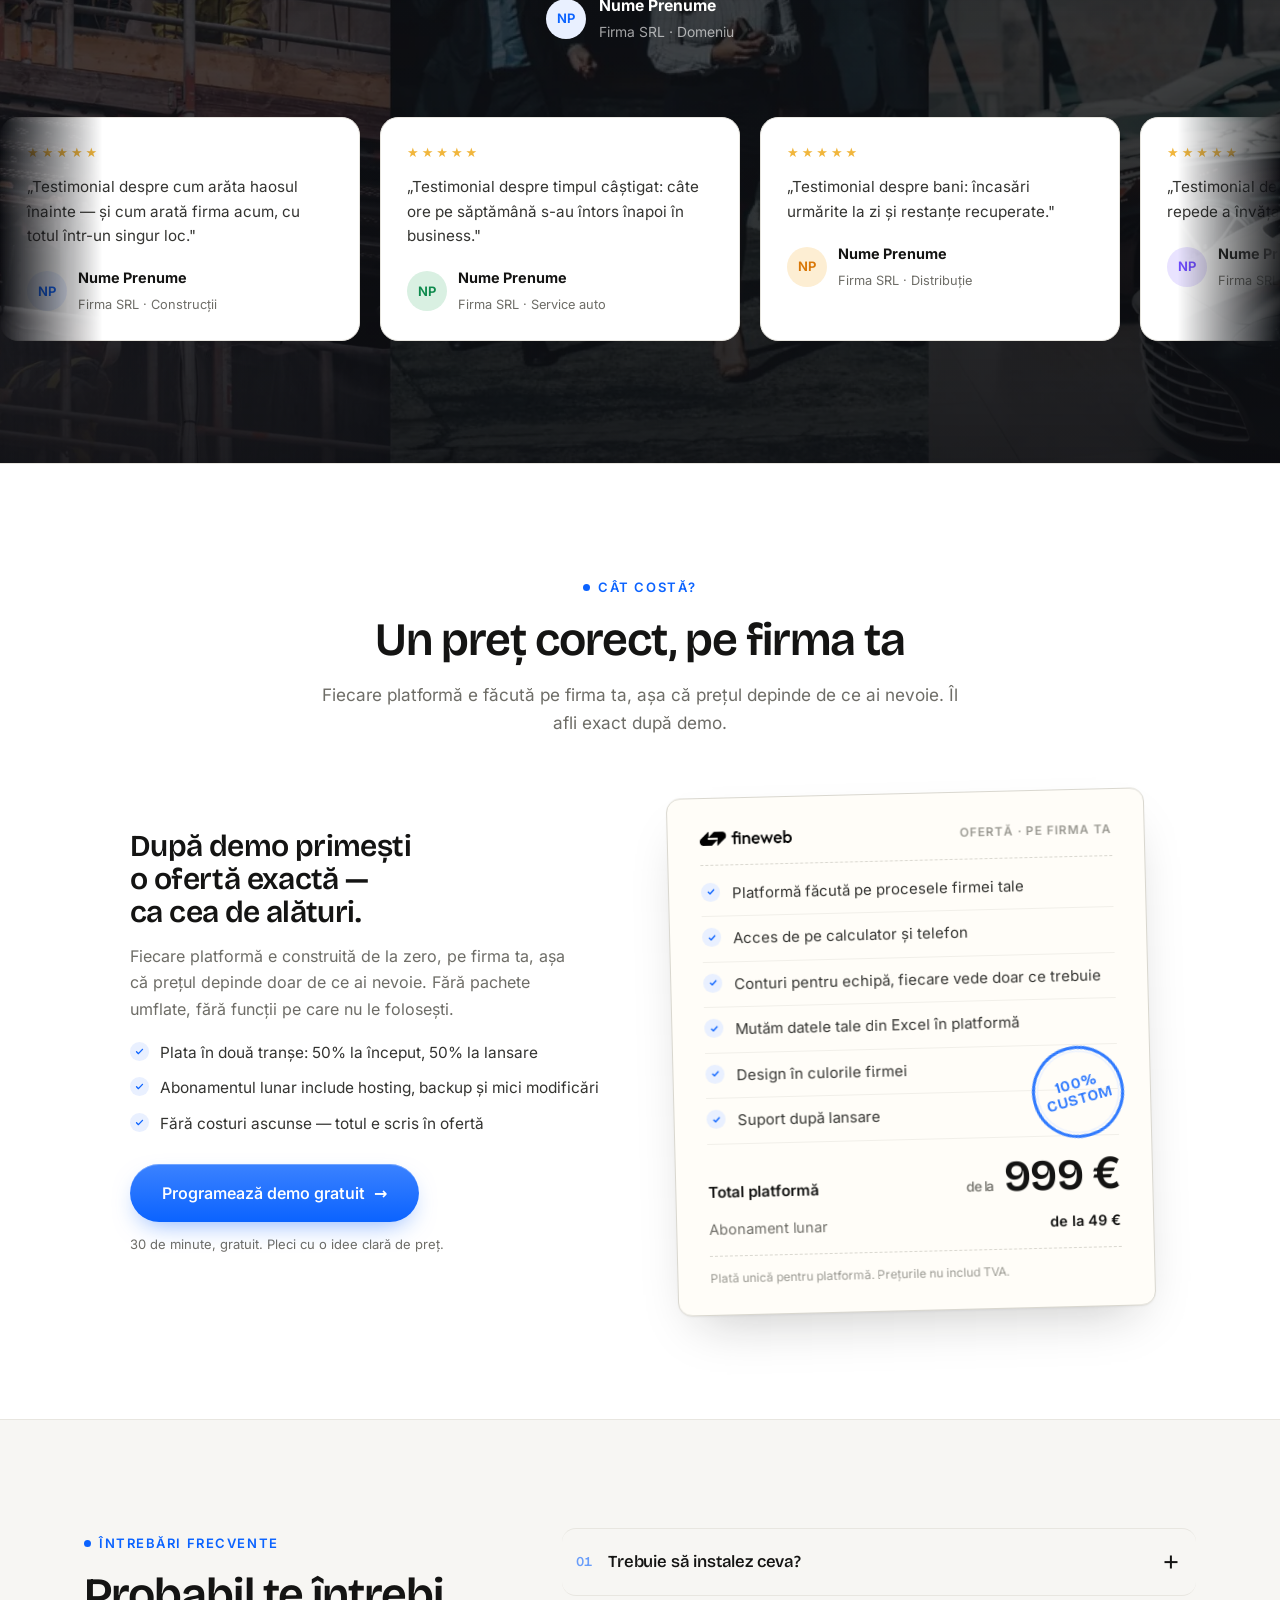
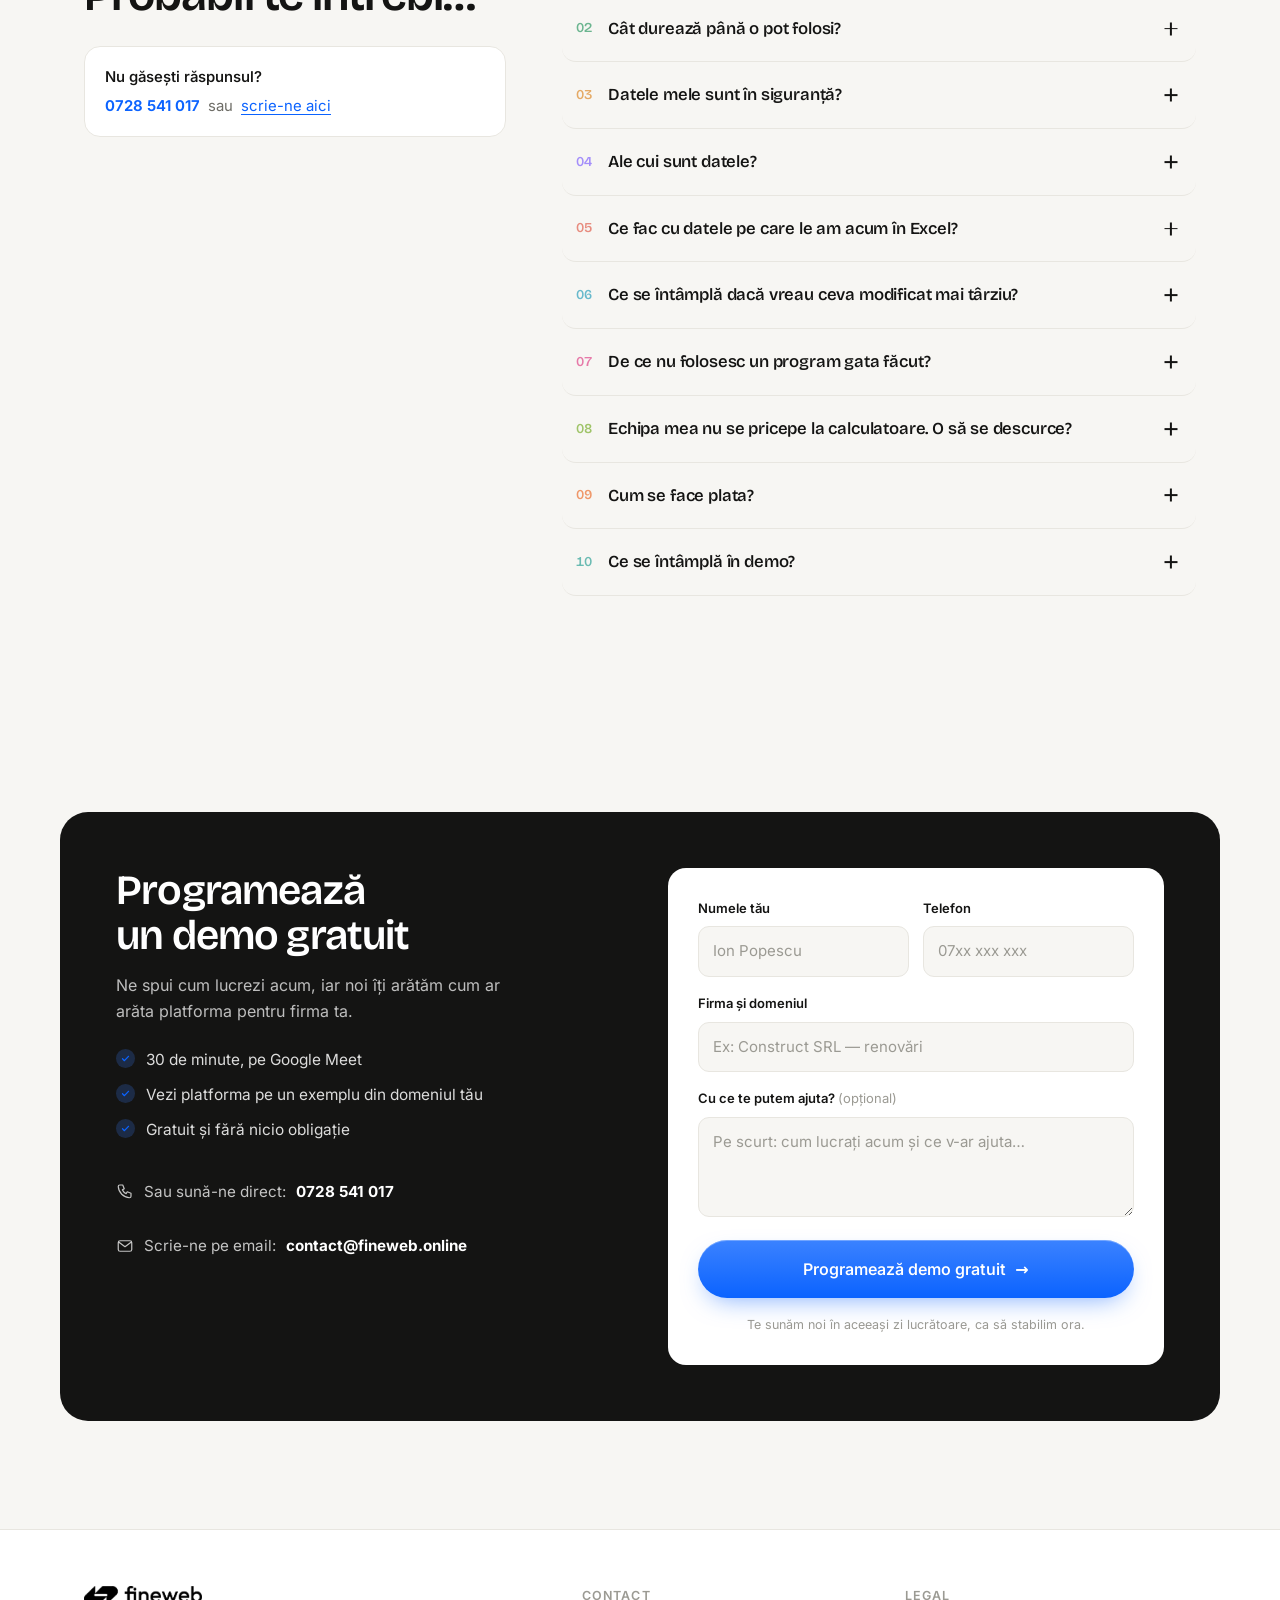
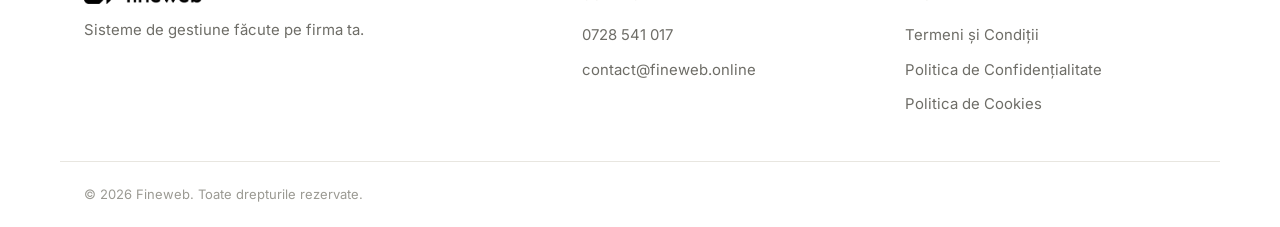
==== commit 2e25949c: "Add Open Graph image and photo background for testimonials - New og-image.jpg (1600x840) wired into " ====
--- a/index.html
+++ b/index.html
@@ -5,6 +5,20 @@
 <meta name="viewport" content="width=device-width, initial-scale=1">
 <title>Fineweb — Toată firma ta, într-un singur loc</title>
 <meta name="description" content="Sisteme de gestiune făcute pe firma ta: clienți, lucrări, echipă și bani, pe o singură platformă. Fără Excel-uri, fără caiete.">
+<meta property="og:type" content="website">
+<meta property="og:site_name" content="Fineweb">
+<meta property="og:locale" content="ro_RO">
+<meta property="og:title" content="Fineweb — Toată firma ta, într-un singur loc">
+<meta property="og:description" content="Sisteme de gestiune făcute pe firma ta: clienți, lucrări, echipă și bani, pe o singură platformă. Fără Excel-uri, fără caiete.">
+<meta property="og:url" content="https://fineweb.online/">
+<meta property="og:image" content="https://fineweb.online/assets/img/og-image.jpg">
+<meta property="og:image:width" content="1600">
+<meta property="og:image:height" content="840">
+<meta property="og:image:alt" content="Fineweb — Sisteme software pentru afaceri">
+<meta name="twitter:card" content="summary_large_image">
+<meta name="twitter:title" content="Fineweb — Toată firma ta, într-un singur loc">
+<meta name="twitter:description" content="Sisteme de gestiune făcute pe firma ta: clienți, lucrări, echipă și bani, pe o singură platformă.">
+<meta name="twitter:image" content="https://fineweb.online/assets/img/og-image.jpg">
 <link rel="preload" href="assets/fonts/BricolageGrotesque-Variable.woff2" as="font" type="font/woff2" crossorigin>
 <link rel="preload" href="assets/fonts/Inter-latin.woff2" as="font" type="font/woff2" crossorigin>
 <link rel="stylesheet" href="assets/css/style.css">
--- a/assets/css/style.css
+++ b/assets/css/style.css
@@ -1061,6 +1061,20 @@
 .demo-final strong{ color: var(--ink); }
 
 /* ============ Testimoniale ============ */
+/* fundal foto cu overlay inchis */
+.testimoniale{
+  isolation: isolate;
+  background-color: #101014;
+  background-image:
+    linear-gradient(180deg, rgba(13,13,17,.88), rgba(13,13,17,.76) 45%, rgba(13,13,17,.9)),
+    url('../img/testimoniale-bg.webp');
+  background-size: cover;
+  background-position: center;
+}
+.testimoniale .tq blockquote{ color: #fff; }
+.testimoniale .tq figcaption strong{ color: #fff; }
+.testimoniale .tq figcaption span:not(.tm-avatar){ color: rgba(255,255,255,.62); }
+
 /* citatul-vedeta */
 .tq{
   max-width: 880px;
